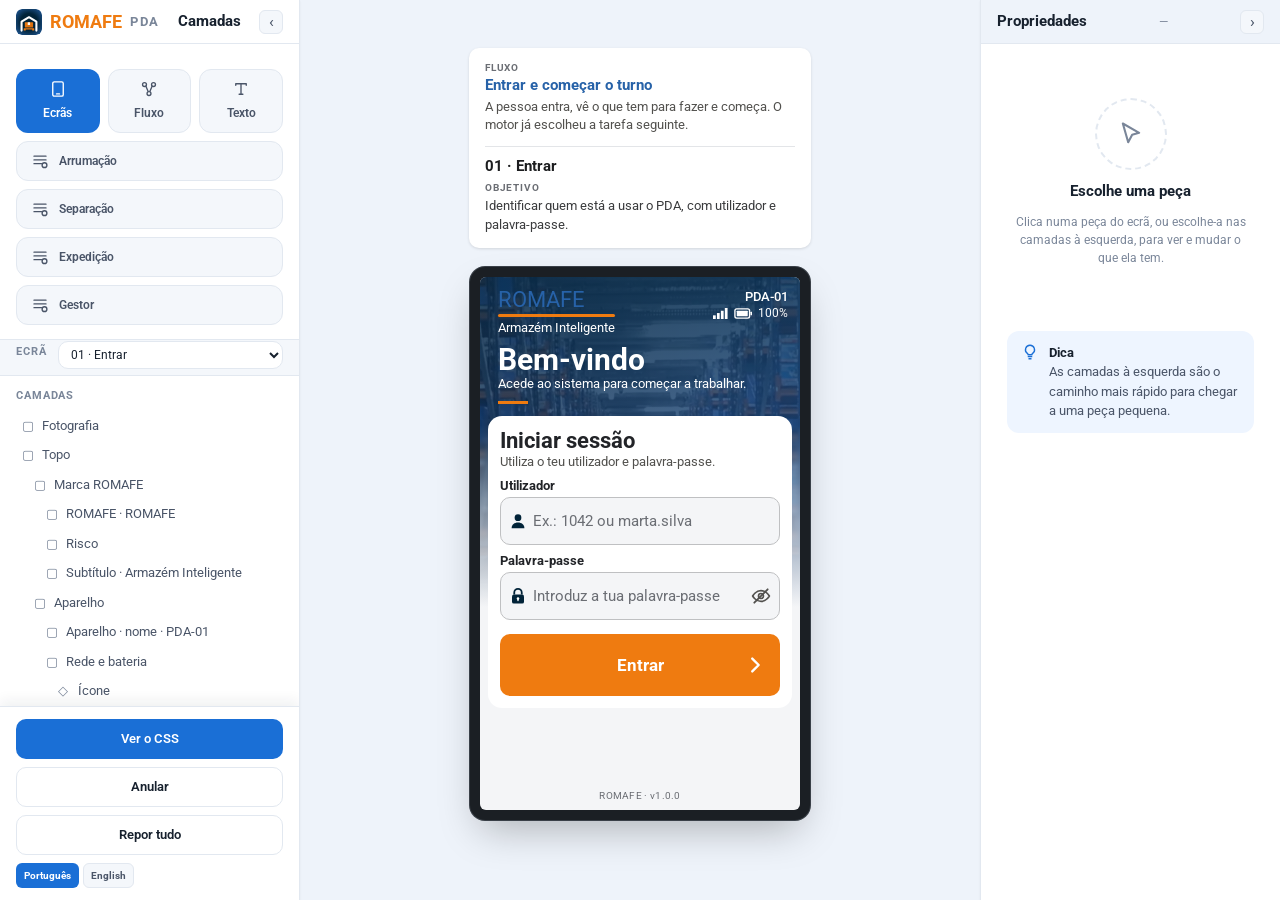
==== web/index.html @ beb11836 "O gestor tem 19 casos, e o menu abre o ecrã 60 Faltavam oito: os insights pelo menu, a chamada como " ====
<!DOCTYPE html>
<html lang="pt">
<head>
<meta charset="utf-8">
<meta name="viewport" content="width=device-width, initial-scale=1">
<title>Ecrãs do PDA — Armazém Inteligente</title>
<meta name="description" content="Os ecrãs do PDA do Armazém Inteligente da Romafe, em modo de edição.">
<link rel="icon" href="assets/img/simbolo-app.svg" type="image/svg+xml">
<link rel="stylesheet" href="assets/css/tokens.css">
<link rel="stylesheet" href="assets/css/base.css">
<link rel="stylesheet" href="assets/css/entrada.css">
<link rel="stylesheet" href="assets/css/arrumar.css">
<link rel="stylesheet" href="assets/css/separar.css">
<link rel="stylesheet" href="assets/css/expedir.css">
<link rel="stylesheet" href="assets/css/gestor.css">
<link rel="stylesheet" href="assets/css/editor.css">
</head>
<body>

<!--
  Um ecrã é um <div class="ecra">. O que o editor lê dele:
    data-ecra   o identificador, que entra nos seletores do CSS exportado
    data-nome   o nome no seletor de ecrãs
    data-fluxo  o grupo no seletor de ecrãs
    data-refs   os requisitos e casos de uso de onde o ecrã sai
    data-objetivo  para que serve o ecrã — aparece no mapa do Fluxo
    data-funcao    de que função é (arrumacao, separacao, expedicao, gestor, todas)
  Dentro, o <div class="pda"> é o ecrã do aparelho, 320 × 533 dp.
  data-ir="…" num botão diz para que ecrã ele leva no protótipo.

  Os nomes, as posições e as horas são de exemplo.
-->

<!-- Os percursos: o caminho escrito de cada caso, do login ao fim. Aparecem na aba Texto. -->
<template id="percursos">
  <!-- Arrumação -->
  <p data-funcao="arrumacao" data-ecras="e2 a1 a2 a4 a5"
     data-nota="Uma tarefa é uma guia de arrumação, que pode ter várias paletes: o 14 volta ao 10 até à última. Só então o motor dá a guia seguinte.">Um turno normal</p>
  <p data-funcao="arrumacao" data-ecras="e2 g11 n1 n2 r1 r2 r4"
     data-nota="Registar não é escolher trabalho: é dizer ao sistema que o camião está lá. Está em quem passa pelo cais de entrada — a arrumação — e no gestor, e por isso não depende de ele cá estar. Quem regista e está livre fica com a tarefa na hora; depois conta-se, confere-se e recebe-se tudo seguido.">Chega mercadoria ao cais</p>
  <p data-funcao="arrumacao" data-ecras="r2 r3 r4"
     data-nota="Desvio do fluxo de cima: regista-se o que chegou de facto, e é isso que entra em stock.">…e a quantidade não bate</p>
  <p data-funcao="arrumacao" data-ecras="a2 g2 a3 a4 a5"
     data-nota="A posição fica marcada como ocupada e o sistema propõe logo a seguinte.">A posição proposta está ocupada</p>
  <p data-funcao="arrumacao" data-ecras="a1 a6 a2"
     data-nota="Escreve-se o código. O sistema conta as leituras à mão.">A etiqueta do artigo não se lê</p>
  <p data-funcao="arrumacao" data-ecras="a4 a7 a5"
     data-nota="O mesmo na prateleira. À terceira vez, o sistema aconselha o gestor a renovar a etiqueta.">A etiqueta da posição não se lê</p>
  <p data-funcao="arrumacao" data-ecras="a2 g2 a8"
     data-nota="A arrumação não bloqueia nada: diz o que se passa e o gestor decide. A tarefa deixa de ser tua.">Um problema que não é da arrumação</p>
  <p data-funcao="arrumacao" data-ecras="k1 k2 k3"
     data-nota="Nasce de um sinal no relatório do gestor: é ele que manda corrigir. O motor não descobre nada sozinho — só dá a tarefa a quem estiver livre.">O gestor manda corrigir uma posição</p>
  <p data-funcao="arrumacao" data-ecras="e2 k4 k5 d2 k6"
     data-nota="Ninguém conta o armazém. Quem vê uma posição que não bate, corrige-a ali — e o PDA pergunta antes, porque mudar stock não se desfaz.">Dar com uma posição errada</p>
  <p data-funcao="arrumacao" data-ecras="t1"
     data-nota="O motor dá trabalho enquanto se está noutra coisa. O aviso aparece por cima, não pede nada e vai-se embora; a tarefa fica à espera no ecrã da tarefa.">Chega trabalho a meio de outra coisa</p>
  <p data-funcao="arrumacao" data-ecras="e2 c1 c2"
     data-nota="Quem tem uma dúvida chama o gestor sem largar a tarefa: ele vê onde a pessoa está e o que tem em mãos. Enquanto espera, a tarefa fica com ela e o motor não lhe dá outra.">Chamar o gestor</p>
  <p data-funcao="arrumacao" data-ecras="e2 q1"
     data-nota="Ver onde está e quanto há. Não muda nada.">Consultar um artigo</p>
  <p data-funcao="arrumacao" data-ecras="e2 q2 k5 d2 k6"
     data-nota="Se o que lá está não bate, corrige-se sem sair da consulta.">Consultar uma posição e corrigi-la</p>
  <p data-funcao="arrumacao" data-ecras="p1 p2"
     data-nota="Também é tarefa: o motor dá-a quando uma posição fica vazia.">Levar a palete vazia</p>
  <p data-funcao="arrumacao" data-ecras="e4 p1 p2"
     data-nota="O motor sabe a que horas o turno acaba e deixa de dar o que não cabe no tempo que resta: dá as curtas, ou nenhuma. Uma tarefa já começada não é interrompida.">Falta pouco para o fim do turno</p>
  <p data-funcao="arrumacao" data-ecras="e2 d3 e1"
     data-nota="Cada palete fica registada quando é arrumada: o que já fizeste não se perde. O que falta da guia volta ao motor, e o gestor vê quem saiu com uma guia aberta.">Sair com uma guia a meio</p>

  <!-- Separação -->
  <p data-funcao="separacao" data-ecras="sp0 sp1 s1 s2 s4 s7"
     data-nota="Uma tarefa é uma guia. O motor ordena as paragens pelo caminho mais curto e escolhe a guia seguinte pela hora do camião e por onde a pessoa acabou — é isso que substitui o lote. A prateleira é reservada à cabeça.">Um turno normal</p>
  <p data-funcao="separacao" data-ecras="s2 s3 s4"
     data-nota="O que se tirou fica na guia; a diferença fica assinalada na posição e o gestor decide. A guia não sai sem o resto, e volta a ser tarefa quando o stock entrar.">Na paragem falta quantidade</p>
  <p data-funcao="separacao" data-ecras="s2 s6 s4"
     data-nota="Escreve-se o código e a volta segue.">A etiqueta não se lê</p>
  <p data-funcao="separacao" data-ecras="s2 s5 a8"
     data-nota="Fica registado, o gestor decide, e a volta continua na paragem seguinte.">Um problema na paragem</p>
  <p data-funcao="separacao" data-ecras="sp0 s9"
     data-nota="O que falta, onde ficou e para que camião vai.">Ver como está uma guia</p>
  <p data-funcao="separacao" data-ecras="sp0 sq1"
     data-nota="Onde está e quanto há, sem largar a volta.">Consultar um artigo</p>
  <p data-funcao="separacao" data-ecras="sp0 sq2"
     data-nota="O que está lá, sem largar a volta.">Consultar uma posição</p>
  <p data-funcao="separacao" data-ecras="p1 p2"
     data-nota="A mesma tarefa da arrumação; também calha à separação.">Levar a palete vazia</p>
  <p data-funcao="separacao" data-ecras="sp0 s8 e1"
     data-nota="O que está no carro não volta às prateleiras: vai para a posição reservada à guia, e as linhas ficam registadas. Quem a apanhar continua na paragem seguinte.">Sair com a guia a meio</p>

  <!-- Expedição -->
  <p data-funcao="expedicao" data-ecras="xp0 xp1 x2 x3 x4 d1 x5"
     data-nota="Uma tarefa é uma guia: levanta-se na prateleira, confere-se volume a volume e leva-se ao camião. Fechar a saída pergunta antes: é o que não tem volta.">Um turno normal</p>
  <p data-funcao="expedicao" data-ecras="x2 x6 x7 x3 x4"
     data-nota="A guia vai incompleta e o resto do camião segue. Fica um sinal no relatório: faltava na prateleira um volume que a separação lá deixou.">Falta um volume na prateleira</p>
  <p data-funcao="expedicao" data-ecras="x3 x8 x4"
     data-nota="Escreve-se o cais e o carregamento segue.">A etiqueta do cais não se lê</p>
  <p data-funcao="expedicao" data-ecras="xp0 x1"
     data-nota="Ver o risco de cada camião — o que já está pronto e o que falta. Não é por aqui que se escolhe trabalho.">Ver os camiões de hoje</p>
  <p data-funcao="expedicao" data-ecras="xp0 xq1"
     data-nota="O que falta, onde ficou e quando sai.">Consultar uma guia</p>
  <p data-funcao="expedicao" data-ecras="xp0 xq2"
     data-nota="A prateleira toda, e para que camião vai cada guia.">Ver o que está na prateleira</p>
  <p data-funcao="expedicao" data-ecras="xp0 x9 e1"
     data-nota="Nenhum volume desce do camião: os que subiram ficam registados, os que faltam voltam ao motor com a guia, e a saída fica aberta.">Sair com a guia a meio</p>

  <!-- Gestor -->
  <p data-funcao="gestor" data-ecras="gp0 g1 g10"
     data-nota="Os números do turno e, por baixo, os insights: onde se perde tempo e o que falha.">Um turno normal</p>
  <p data-funcao="gestor" data-ecras="gp0 g10"
     data-nota="Os insights têm entrada própria no menu: para os ver não é preciso passar pelo relatório. Mostram onde se perde tempo, o que falha e o que o motor aprendeu com as atribuições. O que ele propõe fica em proposta — quem muda a régua é a direção.">Ver os insights</p>
  <p data-funcao="gestor" data-ecras="gp0 g1 g8"
     data-nota="Cada sinal traz o que fazer a seguir. Se mandar corrigir uma posição, é aqui que nasce a tarefa que a arrumação vai receber.">Agir sobre um sinal</p>
  <p data-funcao="gestor" data-ecras="gp0 g1 g8"
     data-nota="A chamada chega ao relatório como mais um sinal, mas com alguém parado do outro lado: diz quem chamou, onde está e o que tem em mãos. Enquanto espera, a tarefa fica com essa pessoa e o motor não lhe dá outra.">Alguém te chamou</p>
  <p data-funcao="gestor" data-ecras="gp0 g11 g8"
     data-nota="O sistema não sabe o que vem a caminho: enquanto ninguém registar o camião, ele não existe para o motor. O registo cria a tarefa de picar, e é aí que o relógio começa.">Registar a chegada de um camião</p>
  <p data-funcao="gestor" data-ecras="gp0 g12 g5 g8"
     data-nota="O gestor é o único que vê a fila toda, e porque é que cada tarefa está naquela ordem. De lá pode dar uma a alguém.">Ver a fila e dar uma tarefa</p>
  <p data-funcao="gestor" data-ecras="gp0 g5 g8"
     data-nota="Com o motivo escrito. Passa à frente na fila dessa pessoa e o motor aprende.">Atribuir uma tarefa a alguém</p>
  <p data-funcao="gestor" data-ecras="gp0 g6 g5 g8"
     data-nota="Quem está a trabalhar, o que falta, o que sai hoje — e atribuir a partir daí.">Ver o armazém todo</p>
  <p data-funcao="gestor" data-ecras="gp0 g9 e2"
     data-nota="Faz tudo o que as outras funções fazem — não para mandar, mas para ajudar quem está a precisar. Fica registado em nome dele.">Trabalhar como qualquer função</p>
  <p data-funcao="gestor" data-ecras="gp0 g9 e2 a1 a2 a4 a5"
     data-nota="Entra na arrumação e faz a guia como qualquer pessoa: lê o artigo, vai à posição que o motor propõe e confirma. Fica registado em nome dele.">Arrumar ele mesmo uma guia</p>
  <p data-funcao="gestor" data-ecras="gp0 g9 sp0 s1 s2 s4 s7"
     data-nota="Entra na separação e faz a volta paragem a paragem, até deixar a guia na prateleira de preparados. Fica registado em nome dele.">Separar ele mesmo uma guia</p>
  <p data-funcao="gestor" data-ecras="gp0 g9 xp0 x2 x3 x4 d1 x5"
     data-nota="Entra na expedição, confere os volumes, leva-os ao cais e carrega. Fechar a saída pergunta-lhe antes, como a qualquer pessoa. Fica registado em nome dele.">Carregar ele mesmo um camião</p>
  <p data-funcao="gestor" data-ecras="gp0 g9 n1 n2 r1 r2 r4"
     data-nota="Pelo 60 entra na receção e faz os três atos seguidos: pica o que está no cais, confere a guia do fornecedor e recebe. O que entra em stock é o que a conferência disser. Fica registado em nome dele.">Picar e receber ele mesmo uma chegada</p>
  <p data-funcao="gestor" data-ecras="gp0 g9 k4 k5 d2 k6"
     data-nota="Dá de caras com uma posição que não bate e corrige-a ele, sem mandar a tarefa a ninguém: lê a posição, diz o que lá está de facto e confirma. Mudar stock pergunta-lhe antes, como a qualquer pessoa.">Corrigir ele mesmo uma posição</p>
  <p data-funcao="gestor" data-ecras="gp0 g9 q1"
     data-nota="Onde está o artigo e quanto há em cada sítio. Não muda nada.">Consultar um artigo</p>
  <p data-funcao="gestor" data-ecras="gp0 g9 q2"
     data-nota="O que o sistema diz que está na posição. Se não bater, corrige-se sem sair da consulta.">Consultar uma posição</p>
  <p data-funcao="gestor" data-ecras="gp0 g9 xq1"
     data-nota="Como está uma guia: o que falta, onde ficou e quando está prevista sair.">Consultar uma guia</p>
  <p data-funcao="gestor" data-ecras="gp0 g9 xq2"
     data-nota="O que já está preparado e para que camião vai cada guia. É a resposta à pergunta que o telefone traz mais vezes.">Ver o que está na prateleira</p>
  <p data-funcao="gestor" data-ecras="gp0 e1"
     data-nota="O gestor não tem trabalho por fechar no PDA.">Sair do turno</p>
</template>

<!-- Os casos de uso do dossiê, com as decisões tomadas: aparecem no fim da aba Texto.
     data-atores: as funções (e o motor); data-estado: fora ou v2, quando não entram. -->
<template id="casos-de-uso">
  <p data-cu="CU-01" data-atores="todas">Entrar no turno</p>
  <p data-cu="CU-02" data-atores="todas">Ler um código</p>
  <p data-cu="CU-03" data-atores="todas">Consultar um artigo</p>
  <p data-cu="CU-04" data-atores="todas" data-estado="v2" data-nota="Precisa do mapa, que é da v2.">Ver onde fica uma posição</p>
  <p data-cu="CU-05" data-atores="separacao expedicao gestor" data-nota="A arrumação não bloqueia: diz «Artigo danificado» no «O que se passa?», e o gestor decide (22 set.).">Bloquear um artigo danificado</p>
  <p data-cu="CU-06" data-atores="arrumacao gestor" data-nota="Mudou a 24 de setembro: deixou de ser tarefa da fila. Quem pica a chegada (CU-40) confere e recebe logo a seguir, no mesmo fluxo. O gestor também o faz, pelo 60 · Todas as operações (28 set.).">Receber o que chega</p>
  <p data-cu="CU-07" data-atores="arrumacao gestor" data-nota="O gestor também o faz, pelo 60 · Todas as operações (28 set.).">Arrumar uma palete</p>
  <p data-cu="CU-08" data-atores="" data-estado="fora" data-nota="Ninguém conta: a falta de quantidade corrige-se na posição, no PDA (18 set.).">Contar uma posição</p>
  <p data-cu="CU-09" data-atores="arrumacao gestor motor" data-nota="O gestor também o faz, pelo 60 · Todas as operações (28 set.).">Corrigir uma posição errada</p>
  <p data-cu="CU-10" data-atores="separacao motor" data-nota="Mudou a 24 de setembro: acabou o lote. O motor dá uma guia de cada vez, conforme a atividade dos PDA.">Receber a guia da vez</p>
  <p data-cu="CU-11" data-atores="separacao gestor" data-nota="O gestor também o faz, pelo 60 · Todas as operações (28 set.).">Recolher uma guia</p>
  <p data-cu="CU-12" data-atores="separacao expedicao arrumacao" data-nota="24 set.: o que já se recolheu não volta às prateleiras. Vai para a posição reservada à guia e fica registado; o resto volta ao motor.">Sair com trabalho a meio</p>
  <p data-cu="CU-13" data-atores="expedicao">Ver o risco dos camiões</p>
  <p data-cu="CU-14" data-atores="expedicao">Uma encomenda incompleta espera</p>
  <p data-cu="CU-15" data-atores="expedicao gestor" data-nota="O gestor também o faz, pelo 60 · Todas as operações (28 set.).">Carregar e fechar uma saída</p>
  <p data-cu="CU-16" data-atores="gestor">Ver o relatório do turno</p>
  <p data-cu="CU-17" data-atores="gestor">Ler os sinais</p>
  <p data-cu="CU-18" data-atores="gestor">Fixar a prioridade de uma tarefa</p>
  <p data-cu="CU-19" data-atores="gestor">Ver o que sai e o que vai sair</p>
  <p data-cu="CU-20" data-atores="gestor" data-nota="O motor aprende com as atribuições do gestor.">Atribuir uma tarefa a uma pessoa</p>
  <p data-cu="CU-21" data-atores="todas" data-nota="Mudou a 24 de setembro: a pessoa não vê a fila. O motor dá uma tarefa de cada vez, conforme a atividade dos PDA, e ela vê só a que tem em mãos.">Ver o que fazer a seguir</p>
  <p data-cu="CU-22" data-atores="todas">Comunicar uma exceção</p>
  <p data-cu="CU-23" data-atores="todas">Ver os movimentos</p>
  <p data-cu="CU-24" data-atores="gestor">Desbloquear um artigo</p>
  <p data-cu="CU-25" data-atores="todas">Sair do turno</p>
  <p data-cu="CU-26" data-atores="todas">Ver o que este terminal consegue provar</p>
  <p data-cu="CU-27" data-atores="todas" data-nota="Sem ligação o PDA não trabalha: diz-o, e mostra o que ficou gravado.">Ficar sem ligação</p>
  <p data-cu="CU-28" data-atores="gestor">Extrair o registo de uma pessoa</p>
  <p data-cu="CU-29" data-atores="" data-estado="fora" data-nota="Ninguém conta (18 set.).">Lançar uma contagem</p>
  <p data-cu="CU-30" data-atores="gestor">Ver as exceções comunicadas</p>
  <p data-cu="CU-31" data-atores="gestor">Corrigir a localização de uma ficha</p>
  <p data-cu="CU-32" data-atores="gestor">Criar e gerir utilizadores</p>
  <p data-cu="CU-33" data-atores="gestor" data-nota="Só o gestor, ou quem ele autorizar.">Ler e atribuir um código de barras</p>
  <p data-cu="CU-34" data-atores="gestor" data-nota="Não é para quem trabalha no armazém — arrumação, separação e expedição não o veem; só o gestor (22 set.).">Ver o que já se decidiu antes</p>
  <p data-cu="CU-35" data-atores="gestor motor" data-nota="A arrumação não pede: o sistema aconselha renovar a etiqueta quando a posição é escrita à mão muitas vezes (RF-92), e o gestor vê o sinal.">Pedir uma etiqueta de posição</p>
  <p data-cu="CU-36" data-atores="arrumacao separacao gestor" data-nota="A arrumação na zona de máquina; a separação na zona de mão. O gestor também o faz, pelo 60 · Todas as operações (28 set.).">Levar a palete vazia ao parque</p>
  <p data-cu="CU-37" data-atores="gestor" data-nota="Saiu das operações da arrumação (22 set.). Falta decidir quem recebe; o gestor valida.">Receber uma devolução</p>
  <p data-cu="CU-38" data-atores="expedicao gestor" data-nota="O gestor também o faz, pelo 60 · Todas as operações (28 set.).">Levar uma guia preparada ao cais</p>
  <p data-cu="CU-39" data-atores="arrumacao separacao expedicao motor" data-nota="Novo — não está no dossiê. A pessoa carrega em «Começar» e o motor entrega-lhe uma tarefa; ao acabar essa, entrega a seguinte. Ela não escolhe nem vê a fila (24 set.).">Começar as tarefas</p>
  <p data-cu="CU-40" data-atores="arrumacao gestor" data-nota="O sistema não sabe o que vem a caminho (23 set.): a arrumação pica a chegada no PDA e é daí que nasce a tarefa de receção. Só as paletes da SKF são picadas noutro PDA. O gestor também o regista, pelo 67 · Chegou um camião (28 set.).">Registar a chegada de uma encomenda</p>
</template>

<!-- O que é cada fluxo: aparece no mapa do Fluxo, ao lado do nome da linha. -->
<template id="fluxos">
  <p data-fluxo="Entrar e começar o turno">A pessoa entra, vê o que tem para fazer e começa. O motor já escolheu a tarefa seguinte.</p>
  <p data-fluxo="Receber o que chega">O sistema não sabe o que vem a caminho: quando chega mercadoria ao cais, a arrumação pica a chegada. Daí nasce a tarefa de receção, que o motor põe na fila pela prioridade. Confere-se com a guia do fornecedor, entra no stock, e as tarefas de arrumar voltam ao motor.</p>
  <p data-fluxo="Arrumar uma palete">Levar a palete do cais à posição que o motor propõe, e confirmar lendo o artigo e a posição.</p>
  <p data-fluxo="Quando a arrumação não corre bem">Os desvios — posição ocupada, não cabe, artigo danificado, etiqueta que não se lê. Tudo fica registado e o gestor vê.</p>
  <p data-fluxo="Corrigir uma posição (tarefa)">O motor encontrou stock fora do sítio e manda-o mudar. Tira-se da origem e põe-se no destino, num só registo.</p>
  <p data-fluxo="Corrigir o que está numa posição">Por iniciativa própria: quem vê que uma posição não bate com o sistema corrige ali mesmo. Ninguém conta.</p>
  <p data-fluxo="Levar a palete vazia">A palete que ficou vazia sai da posição e vai para o parque; a posição fica livre.</p>
  <p data-fluxo="Consultar">Saber onde está um artigo, ou o que está numa posição, sem mexer em nada.</p>
  <p data-fluxo="Recolher uma guia">A separação faz a volta ao armazém com o lote de guias, e deixa-as na prateleira de preparados.</p>
  <p data-fluxo="Da prateleira ao camião">A expedição confere os volumes, leva-os ao cais e carrega o camião.</p>
  <p data-fluxo="O gestor e as exceções">O gestor acompanha o turno e os sinais; qualquer pessoa vê quando o PDA perde a ligação.</p>
  <p data-fluxo="Começar o turno na separação">A separação entra, vê a volta que o motor lhe deu e começa. O lote enche-se sozinho e a guia entra inteira.</p>
  <p data-fluxo="Quando a separação não corre bem">Os desvios da volta: não há nada na posição, está lá menos do que a guia pede, a etiqueta não se lê — e sair do turno com guias por fechar.</p>
  <p data-fluxo="Consultar na separação">Ver como está uma guia, onde está um artigo, ou o que está numa posição, sem mexer em nada.</p>
  <p data-fluxo="Começar o turno na expedição">A expedição entra e começa. Como na arrumação, não vê a lista do que há para fazer: o motor dá-lhe uma guia de cada vez, pela hora de fecho do camião, e a seguinte quando essa subir.</p>
  <p data-fluxo="Quando a expedição não corre bem">Falta um volume na prateleira, o camião não chegou, a etiqueta não se lê — e sair do turno com uma saída aberta.</p>
  <p data-fluxo="Consultar na expedição">Ver como está uma guia, e o que está na prateleira de preparados.</p>
  <p data-fluxo="O gestor">O gestor vê como vai o turno, lê os sinais, atribui tarefas com motivo escrito e vê o armazém todo. É o único que vê a fila de trabalho, e faz o trabalho de qualquer função quando é preciso ajudar.</p>
  <p data-fluxo="Quando falta a ligação">O PDA trabalha ligado à Rolgest. Sem ligação diz que parou, e mostra o que ficou gravado.</p>
  <p data-fluxo="Comunicar um problema">Qualquer função comunica o que a impede de seguir: fica registado com quem o disse e a que horas, e o gestor é avisado.</p>
  <p data-fluxo="Chamar o gestor">Quem tem uma dúvida chama o gestor sem largar a tarefa. Ele vê onde a pessoa está e o que tem em mãos, e pode vir, responder pelo PDA ou fazer ele a tarefa.</p>
</template>

<main class="tela" id="tela">

<!-- ================= 1 · ENTRAR E COMEÇAR O TURNO ================= -->

<div class="ecra" data-ecra="e1" data-objetivo="Identificar quem está a usar o PDA, com utilizador e palavra-passe." data-funcao="todas" data-fluxo="Entrar e começar o turno" data-nome="01 · Entrar" data-refs="CU-01 · RF-01 · RF-03">
<div class="pda entrar">
  <div class="entrar__foto" role="img" aria-label="Corredor do armazém da Romafe"></div>

  <header class="entrar__topo">
    <div class="lockup lockup--invertido">
      <p class="lockup__nome">ROMAFE</p>
      <span class="lockup__risco" aria-hidden="true"></span>
      <p class="lockup__sub">Armazém Inteligente</p>
    </div>
    <div class="aparelho">
      <p class="aparelho__nome">PDA-01</p>
      <p class="aparelho__estado">
        <svg viewBox="0 0 16 12" aria-label="Rede boa"><rect x="0" y="8" width="3" height="4" fill="currentColor"/><rect x="4.3" y="5.5" width="3" height="6.5" fill="currentColor"/><rect x="8.6" y="3" width="3" height="9" fill="currentColor"/><rect x="12.9" y="0" width="3" height="12" fill="currentColor"/></svg>
        <svg viewBox="0 0 20 12" aria-hidden="true"><rect x="1" y="1" width="16" height="10" rx="2" fill="none" stroke="currentColor" stroke-width="1.5"/><rect x="3" y="3" width="12" height="6" rx=".5" fill="currentColor"/><rect x="18" y="4" width="2" height="4" rx=".5" fill="currentColor"/></svg>
        100%
      </p>
    </div>
  </header>

  <div class="entrar__boas-vindas">
    <h1 class="entrar__titulo">Bem-vindo</h1>
    <p class="entrar__lema">Acede ao sistema para começar a trabalhar.</p>
    <span class="entrar__risco" aria-hidden="true"></span>
  </div>

  <form class="sessao" onsubmit="return false">
    <h2 class="sessao__titulo">Iniciar sessão</h2>
    <p class="sessao__sub">Utiliza o teu utilizador e palavra-passe.</p>

    <div class="entrada-texto">
      <label class="entrada-texto__rotulo" for="e1-utilizador">Utilizador</label>
      <div class="entrada-texto__caixa">
        <svg class="entrada-texto__icone" viewBox="0 0 24 24" aria-hidden="true"><circle cx="12" cy="7.5" r="4.5" fill="currentColor"/><path d="M3.5 21.5c0-4.7 3.8-7.5 8.5-7.5s8.5 2.8 8.5 7.5Z" fill="currentColor"/></svg>
        <input class="entrada-texto__campo" id="e1-utilizador" type="text" autocomplete="username" placeholder="Ex.: 1042 ou marta.silva">
      </div>
    </div>

    <div class="entrada-texto">
      <label class="entrada-texto__rotulo" for="e1-palavra-passe">Palavra-passe</label>
      <div class="entrada-texto__caixa">
        <svg class="entrada-texto__icone" viewBox="0 0 24 24" aria-hidden="true"><path d="M7 10V7.5a5 5 0 0 1 10 0V10" fill="none" stroke="currentColor" stroke-width="2.4"/><rect x="4" y="10" width="16" height="12" rx="2.5" fill="currentColor"/><circle cx="12" cy="15.3" r="1.7" fill="#fff"/><rect x="11.1" y="15.5" width="1.8" height="3.4" rx=".9" fill="#fff"/></svg>
        <input class="entrada-texto__campo" id="e1-palavra-passe" type="password" autocomplete="current-password" placeholder="Introduz a tua palavra-passe">
        <button type="button" class="entrada-texto__ver" aria-label="Mostrar a palavra-passe">
          <svg viewBox="0 0 24 24" aria-hidden="true"><path d="M2 12s3.6-6.5 10-6.5S22 12 22 12s-3.6 6.5-10 6.5S2 12 2 12Z" fill="none" stroke="currentColor" stroke-width="2"/><circle cx="12" cy="12" r="3" fill="none" stroke="currentColor" stroke-width="2"/><path d="M4 20 20 4" stroke="currentColor" stroke-width="2.2" stroke-linecap="round"/></svg>
        </button>
      </div>
    </div>

    <button type="submit" class="btn btn--acao sessao__entrar" data-ir="e2">
      Entrar
      <svg class="sessao__seta" viewBox="0 0 24 24" aria-hidden="true"><path d="m9 5 7 7-7 7" fill="none" stroke="currentColor" stroke-width="2.6" stroke-linecap="round" stroke-linejoin="round"/></svg>
    </button>
  </form>

  <p class="versao">ROMAFE · v1.0.0</p>
</div>
</div>

<div class="ecra" data-ecra="e2" data-objetivo="Mostrar o trabalho do turno e pôr a pessoa a trabalhar com um toque; dá acesso às consultas e correções que ela faz por iniciativa própria." data-funcao="arrumacao" data-fluxo="Entrar e começar o turno" data-nome="02 · Início da arrumação" data-refs="CU-01 · CU-39 · CU-21 · CU-25 · RF-02 · RF-20 · RF-100" hidden>
<div class="pda menu">
  <div class="faixa"><svg class="faixa__icone" viewBox="250 140 524 470" aria-hidden="true"><path d="M278 588V306L512 167l233 139v282" fill="none" stroke="currentColor" stroke-width="66" stroke-linecap="round" stroke-linejoin="round"/><rect class="tinta-acao" x="380" y="327" width="261" height="167" rx="16"/><rect x="472" y="327" width="73" height="83" rx="8" fill="currentColor"/><path class="tinta-acao" d="M355 512h311a10 10 0 0 1 10 10v55a10 10 0 0 1-10 10h-45a8 8 0 0 1-8-8v-24H408v24a8 8 0 0 1-8 8h-45a10 10 0 0 1-10-10v-55a10 10 0 0 1 10-10Z"/></svg><span class="faixa__divisor" aria-hidden="true"></span><span class="faixa__perfil">Arrumação</span><span class="faixa__nome">Marta Silva</span><span class="faixa__rede"><span class="faixa__ponto" aria-hidden="true"></span>ligado</span><span class="faixa__avatar" aria-hidden="true"><svg viewBox="0 0 24 24"><circle cx="12" cy="8" r="3.6" fill="currentColor"/><path d="M4.5 21c0-4 3.4-6.5 7.5-6.5s7.5 2.5 7.5 6.5" fill="currentColor"/></svg></span></div>

  <!-- Desenho de 22 de setembro. Uma opção só para começar: arrumar e
       corrigir posição são tarefas, e vêm pela fila, na ordem do motor.
       As operações são o que a arrumação faz por iniciativa própria:
       uma por linha: corrigir uma posição (CU-09), consultar um artigo
       (CU-03) e consultar uma posição. Picar a chegada saiu daqui a 24 de
       setembro: é tarefa, e nasce quando o gestor regista o camião (ecrã 67).
       A etiqueta não se pede: o sistema aconselha a renová-la (sinal do
       gestor, ecrã 17). O mapa fica para a v2. -->
  <header class="heroi">
    <span class="heroi__foto" aria-hidden="true"></span>
    <span class="heroi__risco" aria-hidden="true"></span>
    <h1 class="heroi__titulo">Bom dia, Marta</h1>
    <p class="heroi__sub">Turno das 8h · 8 tarefas à espera no armazém</p>
  </header>
  <div class="corpo menu__corpo">

    <section class="fazer" aria-labelledby="e2-agora">
      <h2 class="fazer__titulo" id="e2-agora">Trabalho</h2>
      <button type="button" class="fazer__opcao fazer__opcao--primeira" data-ir="a1">
        <span class="fazer__circulo" aria-hidden="true"><svg viewBox="0 0 24 24"><path d="M3.5 2.5v19M20.5 2.5v19M3.5 11.5h17M3.5 20h17" fill="none" stroke="currentColor" stroke-width="2.2"/><rect class="tinta-acao" x="6" y="4.5" width="5" height="5"/><rect class="tinta-acao" x="13" y="4.5" width="5" height="5"/><rect class="tinta-acao" x="6" y="13.5" width="5" height="4.5"/><rect class="tinta-acao" x="13" y="13.5" width="5" height="4.5"/></svg></span>
        <span class="fazer__texto"><span class="fazer__nome">Começar a arrumar</span><span class="fazer__conta">Guia GA-4471 · 3 paletes</span><span class="fazer__conta">Zona 30, máquina · há 2h10</span></span>
        <svg class="atalho__seta" viewBox="0 0 24 24" aria-hidden="true"><path d="m9 5 7 7-7 7" fill="none" stroke="currentColor" stroke-width="2.6" stroke-linecap="round" stroke-linejoin="round"/></svg>
      </button>
    </section>

    <section class="fazer fazer--outras" aria-labelledby="e2-outras">
      <h2 class="fazer__titulo" id="e2-outras">Operações</h2>
      <div class="quadrados">
      <button type="button" class="quadrado" data-ir="g11">
        <span class="quadrado__circulo" aria-hidden="true"><svg viewBox="0 0 24 24"><path d="M2.5 6.5h10v9h-10Z" fill="none" stroke="currentColor" stroke-width="2" stroke-linejoin="round"/><path class="tinta-acao" d="M12.5 9h4.2l3.3 3.3v3.2h-7.5Z"/><circle cx="7" cy="17.5" r="1.8" fill="currentColor"/><circle cx="17" cy="17.5" r="1.8" fill="currentColor"/></svg></span>
        <span class="quadrado__nome">Chegou um camião</span>
      </button>
      <button type="button" class="quadrado" data-ir="k4">
        <span class="quadrado__circulo" aria-hidden="true"><svg viewBox="0 0 24 24"><path d="M4.5 11a7.5 7.5 0 0 1 13.2-4.6" fill="none" stroke="currentColor" stroke-width="2.4" stroke-linecap="round"/><path d="M18.5 3v4.3h-4.3" fill="none" stroke="currentColor" stroke-width="2.4" stroke-linecap="round" stroke-linejoin="round"/><path class="traco-acao" d="M19.5 13a7.5 7.5 0 0 1-13.2 4.6M5.5 21v-4.3h4.3" fill="none" stroke-width="2.4" stroke-linecap="round" stroke-linejoin="round"/></svg></span>
        <span class="quadrado__nome">Corrigir posição</span>
      </button>
      <button type="button" class="quadrado" data-ir="q1">
        <span class="quadrado__circulo" aria-hidden="true"><svg viewBox="0 0 24 24"><circle class="traco-acao" cx="10.5" cy="10.5" r="6.5" fill="none" stroke-width="2.6"/><path class="traco-acao" d="m15.5 15.5 5 5" stroke-width="2.8" stroke-linecap="round"/></svg></span>
        <span class="quadrado__nome">Consultar artigo</span>
      </button>
      <button type="button" class="quadrado" data-ir="q2">
        <span class="quadrado__circulo" aria-hidden="true"><svg viewBox="0 0 24 24"><path d="M3.5 2.5v19M20.5 2.5v19M3.5 11.5h17M3.5 20h17" fill="none" stroke="currentColor" stroke-width="2.2"/><rect class="tinta-acao" x="6" y="13.5" width="5" height="4.5"/><circle class="traco-acao" cx="14.5" cy="6.5" r="2.6" fill="none" stroke-width="2"/><path class="traco-acao" d="m16.5 8.5 2 2" stroke-width="2" stroke-linecap="round"/></svg></span>
        <span class="quadrado__nome">Consultar posição</span>
      </button>
      <button type="button" class="quadrado" data-ir="c1">
        <span class="quadrado__circulo" aria-hidden="true"><svg viewBox="0 0 24 24"><path d="M6.5 3.5h11a2 2 0 0 1 2 2v9a2 2 0 0 1-2 2H12l-4.5 4v-4H6.5a2 2 0 0 1-2-2v-9a2 2 0 0 1 2-2Z" fill="none" stroke="currentColor" stroke-width="2" stroke-linejoin="round"/><circle class="tinta-acao" cx="12" cy="10" r="1.6"/><circle class="tinta-acao" cx="8" cy="10" r="1.6"/><circle class="tinta-acao" cx="16" cy="10" r="1.6"/></svg></span>
        <span class="quadrado__nome">Chamar o gestor</span>
      </button>
      </div>
    </section>
  </div>

  <nav class="abas-fundo" aria-label="Navegação">
    <button type="button" class="abas-fundo__aba" data-ir="a1">
      <span class="abas-fundo__icone"><svg viewBox="0 0 24 24" aria-hidden="true"><path d="M8.5 6h13M8.5 12h13M8.5 18h13" stroke="currentColor" stroke-width="2.4" stroke-linecap="round"/><circle cx="3.5" cy="6" r="1.6" fill="currentColor"/><circle cx="3.5" cy="12" r="1.6" fill="currentColor"/><circle cx="3.5" cy="18" r="1.6" fill="currentColor"/></svg></span>
      Tarefa
    </button>
    <button type="button" class="abas-fundo__aba" aria-current="page">
      <span class="abas-fundo__icone"><svg viewBox="0 0 24 24" aria-hidden="true"><path d="M12 2.5 22 11h-3v10.5h-5V15h-4v6.5H5V11H2Z" fill="currentColor"/></svg></span>
      Início
    </button>
    <button type="button" class="abas-fundo__aba" data-ir="d3">
      <span class="abas-fundo__icone"><svg viewBox="0 0 24 24" aria-hidden="true"><path d="M14 3.5H4.5v17H14" fill="none" stroke="currentColor" stroke-width="2.4" stroke-linejoin="round"/><path d="M10 12h11m-4-4.5 4.5 4.5-4.5 4.5" fill="none" stroke="currentColor" stroke-width="2.4" stroke-linecap="round" stroke-linejoin="round"/></svg></span>
      Sair
    </button>
  </nav>
</div>
</div>

<div class="ecra" data-ecra="n1" data-objetivo="Contar o que está no cais. Quem trouxe já veio do registo; o que vem dentro só se sabe ao conferir." data-fluxo="Receber o que chega" data-funcao="arrumacao" data-nome="04 · Picar a chegada" data-refs="CU-02 · CU-40 · CU-06 · RF-30" hidden>
<div class="pda">
  <header class="topo">
    <button type="button" class="topo__voltar" data-ir="e2"><svg viewBox="0 0 24 24" aria-hidden="true"><path d="m15 5-7 7 7 7" fill="none" stroke="currentColor" stroke-width="2.6" stroke-linecap="round" stroke-linejoin="round"/></svg>Voltar</button>
    <p class="topo__titulo">Chegada</p>
    <span class="faixa__rede topo__rede"><span class="faixa__ponto" aria-hidden="true"></span>ligado</span>
  </header>
  <div class="corpo">
    <h1 class="ordem ordem--menor">Quantas paletes?</h1>
    <div class="cartao">
      <span class="rotulo">Do registo</span>
      <div class="linha">Quem trouxe<span class="linha__valor">Castrol Portugal</span></div>
      <div class="linha">Encostou às<span class="linha__valor">10h05 · cais de entrada</span></div>
    </div>
    <p class="txt-corpo">Conta o que está no cais. O que vem dentro só se sabe ao conferir.</p>
    <div class="leitor" data-ir="n2"><svg class="leitor__icone" viewBox="0 0 24 24" aria-hidden="true"><path d="M3 8V4.5A1.5 1.5 0 0 1 4.5 3H8M16 3h3.5A1.5 1.5 0 0 1 21 4.5V8M21 16v3.5a1.5 1.5 0 0 1-1.5 1.5H16M8 21H4.5A1.5 1.5 0 0 1 3 19.5V16" fill="none" stroke="currentColor" stroke-width="2" stroke-linecap="round"/><path d="M7 7.5v9M10 7.5v9M13 7.5v9M16.5 7.5v9" stroke="currentColor" stroke-width="2"/></svg><span class="leitor__traco" aria-hidden="true"></span>Lê a guia do fornecedor, se tiver código de barras</div>
    <p class="rotulo">Paletes</p>
    <div class="quantidade">
      <button type="button" class="quantidade__botao" aria-label="Menos">−</button>
      <span class="quantidade__valor">2</span>
      <button type="button" class="quantidade__botao" aria-label="Mais">+</button>
    </div>
    <p class="txt-legenda">As paletes da SKF continuam a ser picadas no PDA antigo.</p>
  </div>
  <div class="rodape">
    <button type="button" class="btn btn--acao" data-ir="n2"><svg class="btn__icone" viewBox="0 0 24 24" aria-hidden="true"><path d="m4.5 12.5 5 5 10-11" fill="none" stroke="currentColor" stroke-width="2.4" stroke-linecap="round" stroke-linejoin="round"/></svg>Registar chegada</button>
  </div>
</div>
</div>

<div class="ecra" data-ecra="n2" data-objetivo="Confirmar que a chegada ficou registada e que a tarefa de receção foi para o motor." data-fluxo="Receber o que chega" data-funcao="arrumacao" data-nome="05 · Chegada registada" data-refs="CU-40 · CU-06" hidden>
<div class="pda">
  <header class="topo">
    <button type="button" class="topo__voltar" data-ir="e2"><svg viewBox="0 0 24 24" aria-hidden="true"><path d="m15 5-7 7 7 7" fill="none" stroke="currentColor" stroke-width="2.6" stroke-linecap="round" stroke-linejoin="round"/></svg>Voltar</button>
    <p class="topo__titulo">Chegada</p>
    <span class="faixa__rede topo__rede"><span class="faixa__ponto" aria-hidden="true"></span>ligado</span>
  </header>
  <div class="corpo">
    <div class="alerta alerta--bom"><svg class="alerta__icone" viewBox="0 0 24 24" aria-hidden="true"><circle cx="12" cy="12" r="11" fill="currentColor"/><path d="m7 12.5 3.3 3.3L17 9" fill="none" stroke="#fff" stroke-width="2.4" stroke-linecap="round" stroke-linejoin="round"/></svg><b class="alerta__titulo">Chegada registada às 10h05</b><span class="alerta__texto">Castrol Portugal · 2 paletes no cais</span></div>
    <div class="cartao">
      <span class="rotulo">Passou ao motor</span>
      <div class="linha">Tarefa de receção<span class="linha__valor linha__valor--bom">1 nova</span></div>
      <div class="linha">Onde está<span class="linha__valor">Cais de entrada</span></div>
    </div>
    <p class="nota">O motor deu-ta a ti porque estás livre e estás no cais. Se não estivesses, dava-a a quem acabasse primeiro. A mercadoria fica no cais até alguém começar.</p>
  </div>
  <div class="rodape">
    <button type="button" class="btn btn--acao" data-ir="r1">Conferir esta chegada<svg class="btn__icone" viewBox="0 0 24 24" aria-hidden="true"><path d="M4 12h15m-6-6.5 6.5 6.5-6.5 6.5" fill="none" stroke="currentColor" stroke-width="2.4" stroke-linecap="round" stroke-linejoin="round"/></svg></button>
    <button type="button" class="btn" data-ir="n1">Picar outra chegada</button>
  </div>
</div>
</div>

<div class="ecra" data-ecra="r1" data-objetivo="Começar a tarefa de receção: identificar a entrega pela guia do fornecedor." data-fluxo="Receber o que chega" data-funcao="arrumacao" data-nome="06 · Lê a guia do fornecedor" data-refs="CU-02 · CU-06 · RF-30" hidden>
<div class="pda">
  <div class="faixa"><svg class="faixa__icone" viewBox="250 140 524 470" aria-hidden="true"><path d="M278 588V306L512 167l233 139v282" fill="none" stroke="currentColor" stroke-width="66" stroke-linecap="round" stroke-linejoin="round"/><rect class="tinta-acao" x="380" y="327" width="261" height="167" rx="16"/><rect x="472" y="327" width="73" height="83" rx="8" fill="currentColor"/><path class="tinta-acao" d="M355 512h311a10 10 0 0 1 10 10v55a10 10 0 0 1-10 10h-45a8 8 0 0 1-8-8v-24H408v24a8 8 0 0 1-8 8h-45a10 10 0 0 1-10-10v-55a10 10 0 0 1 10-10Z"/></svg><span class="faixa__divisor" aria-hidden="true"></span><span class="faixa__perfil">Arrumação</span><span class="faixa__nome">Marta Silva</span><span class="faixa__rede"><span class="faixa__ponto" aria-hidden="true"></span>ligado</span><span class="faixa__avatar" aria-hidden="true"><svg viewBox="0 0 24 24"><circle cx="12" cy="8" r="3.6" fill="currentColor"/><path d="M4.5 21c0-4 3.4-6.5 7.5-6.5s7.5 2.5 7.5 6.5" fill="currentColor"/></svg></span></div>
  <div class="passos">
    <div class="passos__linha"><span class="passos__titulo">Receber</span><span class="passos__conta">Passo 1 de 3</span></div>
    <div class="passos__barra"><i class="passos__traco passos__traco--feito"></i><i class="passos__traco"></i><i class="passos__traco"></i></div>
  </div>
  <div class="corpo">
    <h1 class="ordem ordem--menor">Lê a GUIA</h1>
    <p class="txt-corpo">O documento que veio com a mercadoria, ou a referência do fornecedor</p>
    <div class="cartao">
      <span class="rotulo">No cais de entrada</span>
      <span class="txt-lead">2 paletes · Castrol Portugal</span>
      <span class="txt-sec">Chegaram às 10h05</span>
    </div>
    <div class="leitor" data-ir="r2"><svg class="leitor__icone" viewBox="0 0 24 24" aria-hidden="true"><path d="M3 8V4.5A1.5 1.5 0 0 1 4.5 3H8M16 3h3.5A1.5 1.5 0 0 1 21 4.5V8M21 16v3.5a1.5 1.5 0 0 1-1.5 1.5H16M8 21H4.5A1.5 1.5 0 0 1 3 19.5V16" fill="none" stroke="currentColor" stroke-width="2" stroke-linecap="round"/><path d="M7 7.5v9M10 7.5v9M13 7.5v9M16.5 7.5v9" stroke="currentColor" stroke-width="2"/></svg><span class="leitor__traco" aria-hidden="true"></span>Aponta à guia e carrega no gatilho</div>
  </div>
  <div class="rodape">
    <button type="button" class="btn btn--secundario"><svg class="btn__icone" viewBox="0 0 24 24" aria-hidden="true"><path d="M4 20l1-4.5L15.5 5a2.1 2.1 0 0 1 3 3L8 18.5Z M13.5 7l3 3" fill="none" stroke="currentColor" stroke-width="2.4" stroke-linecap="round" stroke-linejoin="round"/></svg>Não consigo ler — escrever</button>
  </div>
</div>
</div>

<div class="ecra" data-ecra="r2" data-objetivo="Comparar o que era esperado com o que chegou." data-fluxo="Receber o que chega" data-funcao="arrumacao" data-nome="07 · Confere o que chegou" data-refs="CU-06 · RF-30" hidden>
<div class="pda">
  <div class="faixa"><svg class="faixa__icone" viewBox="250 140 524 470" aria-hidden="true"><path d="M278 588V306L512 167l233 139v282" fill="none" stroke="currentColor" stroke-width="66" stroke-linecap="round" stroke-linejoin="round"/><rect class="tinta-acao" x="380" y="327" width="261" height="167" rx="16"/><rect x="472" y="327" width="73" height="83" rx="8" fill="currentColor"/><path class="tinta-acao" d="M355 512h311a10 10 0 0 1 10 10v55a10 10 0 0 1-10 10h-45a8 8 0 0 1-8-8v-24H408v24a8 8 0 0 1-8 8h-45a10 10 0 0 1-10-10v-55a10 10 0 0 1 10-10Z"/></svg><span class="faixa__divisor" aria-hidden="true"></span><span class="faixa__perfil">Arrumação</span><span class="faixa__nome">Marta Silva</span><span class="faixa__rede"><span class="faixa__ponto" aria-hidden="true"></span>ligado</span><span class="faixa__avatar" aria-hidden="true"><svg viewBox="0 0 24 24"><circle cx="12" cy="8" r="3.6" fill="currentColor"/><path d="M4.5 21c0-4 3.4-6.5 7.5-6.5s7.5 2.5 7.5 6.5" fill="currentColor"/></svg></span></div>
  <div class="passos">
    <div class="passos__linha"><span class="passos__titulo">Receber</span><span class="passos__conta">Passo 2 de 3</span></div>
    <div class="passos__barra"><i class="passos__traco passos__traco--feito"></i><i class="passos__traco passos__traco--feito"></i><i class="passos__traco"></i></div>
  </div>
  <div class="corpo">
    <p class="txt-sec">Guia GR-58213 · Castrol Portugal</p>
    <h1 class="txt-lead">Confere o que chegou</h1>
    <div class="cartao">
      <span class="rotulo">Esperado</span>
      <div class="linha">Óleo 5W30 · 5 L<span class="linha__valor">40 un.</span></div>
      <div class="linha">Filtro de óleo W712<span class="linha__valor">24 un.</span></div>
    </div>
    <p class="txt-legenda">Isto é a guia do fornecedor, não o que ele mandou de facto. O que entra em stock é o que confirmares aqui, com o teu nome.</p>
  </div>
  <div class="rodape">
    <button type="button" class="btn btn--acao" data-ir="r4"><svg class="btn__icone" viewBox="0 0 24 24" aria-hidden="true"><path d="m4.5 12.5 5 5 10-11" fill="none" stroke="currentColor" stroke-width="2.4" stroke-linecap="round" stroke-linejoin="round"/></svg>Está tudo — confirmar</button>
    <button type="button" class="btn" data-ir="r3"><svg class="btn__icone" viewBox="0 0 24 24" aria-hidden="true"><path d="M5 9.5h14M5 14.5h14M15 5 9 19" fill="none" stroke="currentColor" stroke-width="2.4" stroke-linecap="round" stroke-linejoin="round"/></svg>A quantidade não bate</button>
  </div>
</div>
</div>

<div class="ecra" data-ecra="r3" data-objetivo="Registar quanto chegou de facto, quando não é o esperado." data-fluxo="Receber o que chega" data-funcao="arrumacao" data-nome="08 · A quantidade não bate" data-refs="CU-06 · CU-22" hidden>
<div class="pda">
  <div class="faixa"><svg class="faixa__icone" viewBox="250 140 524 470" aria-hidden="true"><path d="M278 588V306L512 167l233 139v282" fill="none" stroke="currentColor" stroke-width="66" stroke-linecap="round" stroke-linejoin="round"/><rect class="tinta-acao" x="380" y="327" width="261" height="167" rx="16"/><rect x="472" y="327" width="73" height="83" rx="8" fill="currentColor"/><path class="tinta-acao" d="M355 512h311a10 10 0 0 1 10 10v55a10 10 0 0 1-10 10h-45a8 8 0 0 1-8-8v-24H408v24a8 8 0 0 1-8 8h-45a10 10 0 0 1-10-10v-55a10 10 0 0 1 10-10Z"/></svg><span class="faixa__divisor" aria-hidden="true"></span><span class="faixa__perfil">Arrumação</span><span class="faixa__nome">Marta Silva</span><span class="faixa__rede"><span class="faixa__ponto" aria-hidden="true"></span>ligado</span><span class="faixa__avatar" aria-hidden="true"><svg viewBox="0 0 24 24"><circle cx="12" cy="8" r="3.6" fill="currentColor"/><path d="M4.5 21c0-4 3.4-6.5 7.5-6.5s7.5 2.5 7.5 6.5" fill="currentColor"/></svg></span></div>
  <div class="passos">
    <div class="passos__linha"><span class="passos__titulo">Receber</span><span class="passos__conta">Passo 2 de 3</span></div>
    <div class="passos__barra"><i class="passos__traco passos__traco--feito"></i><i class="passos__traco passos__traco--feito"></i><i class="passos__traco"></i></div>
  </div>
  <div class="corpo">
    <p class="txt-sec">Óleo 5W30 · 5 L · esperadas 40</p>
    <h1 class="txt-lead">Quantas chegaram?</h1>
    <div class="quantidade">
      <button type="button" class="quantidade__botao" aria-label="Menos">−</button>
      <span class="quantidade__valor">36</span>
      <button type="button" class="quantidade__botao" aria-label="Mais">+</button>
    </div>
    <div class="alerta alerta--aviso"><svg class="alerta__icone" viewBox="0 0 24 24" aria-hidden="true"><path d="M10.3 3.2a2 2 0 0 1 3.4 0l8.4 15a2 2 0 0 1-1.7 3H3.6a2 2 0 0 1-1.7-3Z" fill="currentColor"/><path d="M12 9v5" stroke="#fff" stroke-width="2.4" stroke-linecap="round"/><circle cx="12" cy="17.3" r="1.4" fill="#fff"/></svg><b class="alerta__titulo">Faltam 4 unidades</b><span class="alerta__texto">Fica registado como divergência da receção. A receção segue.</span></div>
    <p class="txt-legenda">Só entra no stock o que chegou.</p>
  </div>
  <div class="rodape">
    <button type="button" class="btn btn--acao" data-ir="r4"><svg class="btn__icone" viewBox="0 0 24 24" aria-hidden="true"><path d="m4.5 12.5 5 5 10-11" fill="none" stroke="currentColor" stroke-width="2.4" stroke-linecap="round" stroke-linejoin="round"/></svg>Registar e seguir</button>
  </div>
</div>
</div>

<div class="ecra" data-ecra="r4" data-objetivo="Confirmar que entrou no stock, e que as tarefas de arrumar foram para o motor, que lhes dá a prioridade na fila." data-fluxo="Receber o que chega" data-funcao="arrumacao" data-nome="09 · Recebido" data-refs="CU-06 · RF-30" hidden>
<div class="pda">
  <div class="faixa"><svg class="faixa__icone" viewBox="250 140 524 470" aria-hidden="true"><path d="M278 588V306L512 167l233 139v282" fill="none" stroke="currentColor" stroke-width="66" stroke-linecap="round" stroke-linejoin="round"/><rect class="tinta-acao" x="380" y="327" width="261" height="167" rx="16"/><rect x="472" y="327" width="73" height="83" rx="8" fill="currentColor"/><path class="tinta-acao" d="M355 512h311a10 10 0 0 1 10 10v55a10 10 0 0 1-10 10h-45a8 8 0 0 1-8-8v-24H408v24a8 8 0 0 1-8 8h-45a10 10 0 0 1-10-10v-55a10 10 0 0 1 10-10Z"/></svg><span class="faixa__divisor" aria-hidden="true"></span><span class="faixa__perfil">Arrumação</span><span class="faixa__nome">Marta Silva</span><span class="faixa__rede"><span class="faixa__ponto" aria-hidden="true"></span>ligado</span><span class="faixa__avatar" aria-hidden="true"><svg viewBox="0 0 24 24"><circle cx="12" cy="8" r="3.6" fill="currentColor"/><path d="M4.5 21c0-4 3.4-6.5 7.5-6.5s7.5 2.5 7.5 6.5" fill="currentColor"/></svg></span></div>
  <div class="passos">
    <div class="passos__linha"><span class="passos__titulo">Receber</span><span class="passos__conta">Passo 3 de 3</span></div>
    <div class="passos__barra"><i class="passos__traco passos__traco--feito"></i><i class="passos__traco passos__traco--feito"></i><i class="passos__traco passos__traco--feito"></i></div>
  </div>
  <div class="corpo">
    <div class="alerta alerta--bom"><svg class="alerta__icone" viewBox="0 0 24 24" aria-hidden="true"><circle cx="12" cy="12" r="11" fill="currentColor"/><path d="m7 12.5 3.3 3.3L17 9" fill="none" stroke="#fff" stroke-width="2.4" stroke-linecap="round" stroke-linejoin="round"/></svg><b class="alerta__titulo">Recebido às 10h18</b><span class="alerta__texto">GR-58213 · Castrol Portugal · 2 paletes</span></div>
    <div class="cartao">
      <span class="rotulo">Entrou em stock</span>
      <div class="linha">Óleo 5W30 · 5 L<span class="linha__valor">40 un.</span></div>
      <div class="linha">Filtro de óleo W712<span class="linha__valor">24 un.</span></div>
      <div class="linha">Tarefas de arrumar<span class="linha__valor linha__valor--bom">2 novas</span></div>
    </div>
    <p class="txt-legenda">As 2 paletes ficam no cais até serem arrumadas.</p>
  </div>
  <div class="rodape">
    <button type="button" class="btn btn--acao" data-ir="a1">Começar a arrumar<svg class="btn__icone" viewBox="0 0 24 24" aria-hidden="true"><path d="M4 12h15m-6-6.5 6.5 6.5-6.5 6.5" fill="none" stroke="currentColor" stroke-width="2.4" stroke-linecap="round" stroke-linejoin="round"/></svg></button>
    <button type="button" class="btn" data-ir="n1">Picar mais uma chegada</button>
  </div>
</div>
</div>

<div class="ecra" data-ecra="a1" data-objetivo="Confirmar que a palete que a pessoa tem à frente é a da tarefa." data-funcao="arrumacao" data-fluxo="Arrumar uma palete" data-nome="10 · Lê o artigo" data-refs="CU-02 · CU-07 · RF-33" hidden>
<div class="pda">
  <div class="faixa"><svg class="faixa__icone" viewBox="250 140 524 470" aria-hidden="true"><path d="M278 588V306L512 167l233 139v282" fill="none" stroke="currentColor" stroke-width="66" stroke-linecap="round" stroke-linejoin="round"/><rect class="tinta-acao" x="380" y="327" width="261" height="167" rx="16"/><rect x="472" y="327" width="73" height="83" rx="8" fill="currentColor"/><path class="tinta-acao" d="M355 512h311a10 10 0 0 1 10 10v55a10 10 0 0 1-10 10h-45a8 8 0 0 1-8-8v-24H408v24a8 8 0 0 1-8 8h-45a10 10 0 0 1-10-10v-55a10 10 0 0 1 10-10Z"/></svg><span class="faixa__divisor" aria-hidden="true"></span><span class="faixa__perfil">Arrumação</span><span class="faixa__nome">Marta Silva</span><span class="faixa__rede"><span class="faixa__ponto" aria-hidden="true"></span>ligado</span><span class="faixa__avatar" aria-hidden="true"><svg viewBox="0 0 24 24"><circle cx="12" cy="8" r="3.6" fill="currentColor"/><path d="M4.5 21c0-4 3.4-6.5 7.5-6.5s7.5 2.5 7.5 6.5" fill="currentColor"/></svg></span></div>
  <div class="passos">
    <div class="passos__linha"><span class="passos__titulo">GA-4471 · palete 1 de 3</span><span class="passos__conta">Passo 1 de 4</span></div>
    <div class="passos__barra"><i class="passos__traco passos__traco--feito"></i><i class="passos__traco"></i><i class="passos__traco"></i><i class="passos__traco"></i></div>
  </div>
  <div class="corpo">
    <h1 class="ordem">Lê o ARTIGO</h1>
    <p class="txt-corpo">A etiqueta da caixa ou da palete que tens à frente</p>
    <div class="cartao">
      <span class="selo selo--acento">Esperado</span>
      <span class="cartao__titulo">Óleo 5W30 · 5 L</span>
      <span class="txt-sec">40 unidades · do cais de entrada</span>
    </div>
    <div class="leitor" data-ir="a2"><svg class="leitor__icone" viewBox="0 0 24 24" aria-hidden="true"><path d="M3 8V4.5A1.5 1.5 0 0 1 4.5 3H8M16 3h3.5A1.5 1.5 0 0 1 21 4.5V8M21 16v3.5a1.5 1.5 0 0 1-1.5 1.5H16M8 21H4.5A1.5 1.5 0 0 1 3 19.5V16" fill="none" stroke="currentColor" stroke-width="2" stroke-linecap="round"/><path d="M7 7.5v9M10 7.5v9M13 7.5v9M16.5 7.5v9" stroke="currentColor" stroke-width="2"/></svg><span class="leitor__traco" aria-hidden="true"></span>Aponta e carrega no gatilho</div>
  </div>
  <div class="rodape">
    <button type="button" class="btn btn--secundario" data-ir="a6"><svg class="btn__icone" viewBox="0 0 24 24" aria-hidden="true"><path d="M4 20l1-4.5L15.5 5a2.1 2.1 0 0 1 3 3L8 18.5Z M13.5 7l3 3" fill="none" stroke="currentColor" stroke-width="2.4" stroke-linecap="round" stroke-linejoin="round"/></svg>Não consigo ler — escrever</button>
  </div>
</div>
</div>

<div class="ecra" data-ecra="a2" data-objetivo="Dizer para onde levar a palete, e porquê." data-funcao="arrumacao" data-fluxo="Arrumar uma palete" data-nome="11 · Vai à proposta 1 de 3" data-refs="CU-07 · RF-31 · RF-32 · RF-35" hidden>
<div class="pda">
  <div class="faixa"><svg class="faixa__icone" viewBox="250 140 524 470" aria-hidden="true"><path d="M278 588V306L512 167l233 139v282" fill="none" stroke="currentColor" stroke-width="66" stroke-linecap="round" stroke-linejoin="round"/><rect class="tinta-acao" x="380" y="327" width="261" height="167" rx="16"/><rect x="472" y="327" width="73" height="83" rx="8" fill="currentColor"/><path class="tinta-acao" d="M355 512h311a10 10 0 0 1 10 10v55a10 10 0 0 1-10 10h-45a8 8 0 0 1-8-8v-24H408v24a8 8 0 0 1-8 8h-45a10 10 0 0 1-10-10v-55a10 10 0 0 1 10-10Z"/></svg><span class="faixa__divisor" aria-hidden="true"></span><span class="faixa__perfil">Arrumação</span><span class="faixa__nome">Marta Silva</span><span class="faixa__rede"><span class="faixa__ponto" aria-hidden="true"></span>ligado</span><span class="faixa__avatar" aria-hidden="true"><svg viewBox="0 0 24 24"><circle cx="12" cy="8" r="3.6" fill="currentColor"/><path d="M4.5 21c0-4 3.4-6.5 7.5-6.5s7.5 2.5 7.5 6.5" fill="currentColor"/></svg></span></div>
  <div class="passos">
    <div class="passos__linha"><span class="passos__titulo">GA-4471 · palete 1 de 3</span><span class="passos__conta">Passo 2 de 4</span></div>
    <div class="passos__barra"><i class="passos__traco passos__traco--feito"></i><i class="passos__traco passos__traco--feito"></i><i class="passos__traco"></i><i class="passos__traco"></i></div>
  </div>
  <div class="corpo">
    <div class="destino">
    <div class="proposta"><span class="txt-corpo">Vai a</span><span class="selo selo--acento">Proposta 1 de 3</span></div>
    <p class="codigo">60300301</p>
    <p class="txt-sec">Zona 30 · Coluna 03 · Prateleira 01</p>
    <div class="cartao cartao--acento cartao--info">
      <svg class="cartao__icone" viewBox="0 0 24 24" aria-hidden="true"><circle cx="12" cy="12" r="11" fill="currentColor"/><path d="M12 10.5v7" stroke="#fff" stroke-width="2.4" stroke-linecap="round"/><circle cx="12" cy="7" r="1.5" fill="#fff"/></svg>
      <span class="rotulo rotulo--acento">Porquê aqui</span>
      <span class="porque-aqui">Sai muito — 34 por dia — e fica a 8 m do cais. É pesado para ir mais alto.</span>
    </div>
    <p class="caminho"><svg class="caminho__icone" viewBox="0 0 24 24" aria-hidden="true"><path d="M12 22s-7-7.2-7-12.5a7 7 0 0 1 14 0C19 14.8 12 22 12 22Z" fill="currentColor"/><circle cx="12" cy="9.5" r="2.6" fill="#fff"/></svg><span><b>Caminho:</b> sai do cais para a zona 30, coluna 03 à direita.</span></p>
    </div>
  </div>
  <div class="rodape">
    <button type="button" class="btn btn--acao btn--com-seta" data-ir="a4"><svg class="btn__icone" viewBox="0 0 24 24" aria-hidden="true"><path d="M3 8V4.5A1.5 1.5 0 0 1 4.5 3H8M16 3h3.5A1.5 1.5 0 0 1 21 4.5V8M21 16v3.5a1.5 1.5 0 0 1-1.5 1.5H16M8 21H4.5A1.5 1.5 0 0 1 3 19.5V16" fill="none" stroke="currentColor" stroke-width="2.2" stroke-linecap="round"/><path d="M7.5 8v8M10.5 8v8M13.5 8v8M16.5 8v8" stroke="currentColor" stroke-width="2"/></svg>Ler a posição<svg class="btn__seta" viewBox="0 0 24 24" aria-hidden="true"><path d="m9 5 7 7-7 7" fill="none" stroke="currentColor" stroke-width="2.6" stroke-linecap="round" stroke-linejoin="round"/></svg></button>
    <div class="par">
      <button type="button" class="btn btn--secundario" data-ir="a3"><svg class="btn__icone" viewBox="0 0 24 24" aria-hidden="true"><path d="M3.5 3v18M20.5 3v18M3.5 12h17M3.5 20.5h17" fill="none" stroke="currentColor" stroke-width="2.2" stroke-linecap="round"/><path d="M6.5 5.5h4.5v4.5H6.5ZM13 5.5h4.5v4.5H13ZM6.5 14h4.5v4.5H6.5ZM13 15.5h4.5v3H13Z" fill="currentColor"/></svg>Está ocupada</button>
      <button type="button" class="btn btn--secundario" data-ir="g2"><svg class="btn__icone" viewBox="0 0 24 24" aria-hidden="true"><path d="M12 3.5 2.5 20h19Z" fill="none" stroke="currentColor" stroke-width="2.4" stroke-linecap="round" stroke-linejoin="round"/><path d="M12 10v4.5" fill="none" stroke="currentColor" stroke-width="2.4" stroke-linecap="round" stroke-linejoin="round"/><circle cx="12" cy="17.2" r="1.2" fill="currentColor"/></svg>Outro problema</button>
    </div>
  </div>
</div>
</div>

<div class="ecra" data-ecra="a3" data-objetivo="Registar a posição ocupada e passar à proposta seguinte." data-funcao="arrumacao" data-fluxo="Arrumar uma palete" data-nome="12 · A 1 estava ocupada" data-refs="CU-07 · RF-35 · RF-116" hidden>
<div class="pda">
  <div class="faixa"><svg class="faixa__icone" viewBox="250 140 524 470" aria-hidden="true"><path d="M278 588V306L512 167l233 139v282" fill="none" stroke="currentColor" stroke-width="66" stroke-linecap="round" stroke-linejoin="round"/><rect class="tinta-acao" x="380" y="327" width="261" height="167" rx="16"/><rect x="472" y="327" width="73" height="83" rx="8" fill="currentColor"/><path class="tinta-acao" d="M355 512h311a10 10 0 0 1 10 10v55a10 10 0 0 1-10 10h-45a8 8 0 0 1-8-8v-24H408v24a8 8 0 0 1-8 8h-45a10 10 0 0 1-10-10v-55a10 10 0 0 1 10-10Z"/></svg><span class="faixa__divisor" aria-hidden="true"></span><span class="faixa__perfil">Arrumação</span><span class="faixa__nome">Marta Silva</span><span class="faixa__rede"><span class="faixa__ponto" aria-hidden="true"></span>ligado</span><span class="faixa__avatar" aria-hidden="true"><svg viewBox="0 0 24 24"><circle cx="12" cy="8" r="3.6" fill="currentColor"/><path d="M4.5 21c0-4 3.4-6.5 7.5-6.5s7.5 2.5 7.5 6.5" fill="currentColor"/></svg></span></div>
  <div class="passos">
    <div class="passos__linha"><span class="passos__titulo">GA-4471 · palete 1 de 3</span><span class="passos__conta">Passo 2 de 4</span></div>
    <div class="passos__barra"><i class="passos__traco passos__traco--feito"></i><i class="passos__traco passos__traco--feito"></i><i class="passos__traco"></i><i class="passos__traco"></i></div>
  </div>
  <div class="corpo">
    <div class="alerta alerta--aviso"><svg class="alerta__icone" viewBox="0 0 24 24" aria-hidden="true"><path d="M10.3 3.2a2 2 0 0 1 3.4 0l8.4 15a2 2 0 0 1-1.7 3H3.6a2 2 0 0 1-1.7-3Z" fill="currentColor"/><path d="M12 9v5" stroke="#fff" stroke-width="2.4" stroke-linecap="round"/><circle cx="12" cy="17.3" r="1.4" fill="#fff"/></svg><b class="alerta__titulo">60300301 ficou registada como ocupada</b><span class="alerta__texto">O gestor vai ver porque é que o sistema a julgava livre.</span></div>
    <div class="proposta"><span class="txt-corpo">Vai a</span><span class="selo selo--acento">Proposta 2 de 3</span></div>
    <p class="codigo">60300401</p>
    <div class="cartao cartao--acento cartao--info">
      <svg class="cartao__icone" viewBox="0 0 24 24" aria-hidden="true"><circle cx="12" cy="12" r="11" fill="currentColor"/><path d="M12 10.5v7" stroke="#fff" stroke-width="2.4" stroke-linecap="round"/><circle cx="12" cy="7" r="1.5" fill="#fff"/></svg>
      <span class="rotulo rotulo--acento">Porquê aqui</span>
      <span class="porque-aqui">É a seguinte mais perto do cais que aguenta o peso.</span>
    </div>
    <p class="nota">Só podes escolher outra posição se a 3.ª também estiver ocupada.</p>
  </div>
  <div class="rodape">
    <button type="button" class="btn btn--acao" data-ir="a4"><svg class="btn__icone" viewBox="0 0 24 24" aria-hidden="true"><path d="M3 8V4.5A1.5 1.5 0 0 1 4.5 3H8M16 3h3.5A1.5 1.5 0 0 1 21 4.5V8M21 16v3.5a1.5 1.5 0 0 1-1.5 1.5H16M8 21H4.5A1.5 1.5 0 0 1 3 19.5V16" fill="none" stroke="currentColor" stroke-width="2.2" stroke-linecap="round"/><path d="M7.5 8v8M10.5 8v8M13.5 8v8M16.5 8v8" stroke="currentColor" stroke-width="2"/></svg>Ler a posição</button>
  </div>
</div>
</div>

<div class="ecra" data-ecra="a4" data-objetivo="Confirmar, pela leitura, que a palete ficou na posição certa." data-funcao="arrumacao" data-fluxo="Arrumar uma palete" data-nome="13 · Lê a posição" data-refs="CU-02 · CU-07 · RF-33 · RF-34 · ADR-0011" hidden>
<div class="pda">
  <div class="faixa"><svg class="faixa__icone" viewBox="250 140 524 470" aria-hidden="true"><path d="M278 588V306L512 167l233 139v282" fill="none" stroke="currentColor" stroke-width="66" stroke-linecap="round" stroke-linejoin="round"/><rect class="tinta-acao" x="380" y="327" width="261" height="167" rx="16"/><rect x="472" y="327" width="73" height="83" rx="8" fill="currentColor"/><path class="tinta-acao" d="M355 512h311a10 10 0 0 1 10 10v55a10 10 0 0 1-10 10h-45a8 8 0 0 1-8-8v-24H408v24a8 8 0 0 1-8 8h-45a10 10 0 0 1-10-10v-55a10 10 0 0 1 10-10Z"/></svg><span class="faixa__divisor" aria-hidden="true"></span><span class="faixa__perfil">Arrumação</span><span class="faixa__nome">Marta Silva</span><span class="faixa__rede"><span class="faixa__ponto" aria-hidden="true"></span>ligado</span><span class="faixa__avatar" aria-hidden="true"><svg viewBox="0 0 24 24"><circle cx="12" cy="8" r="3.6" fill="currentColor"/><path d="M4.5 21c0-4 3.4-6.5 7.5-6.5s7.5 2.5 7.5 6.5" fill="currentColor"/></svg></span></div>
  <div class="passos">
    <div class="passos__linha"><span class="passos__titulo">GA-4471 · palete 1 de 3</span><span class="passos__conta">Passo 3 de 4</span></div>
    <div class="passos__barra"><i class="passos__traco passos__traco--feito"></i><i class="passos__traco passos__traco--feito"></i><i class="passos__traco passos__traco--feito"></i><i class="passos__traco"></i></div>
  </div>
  <div class="corpo">
    <h1 class="ordem">Lê a POSIÇÃO</h1>
    <p class="txt-corpo">A etiqueta na prateleira onde pousaste a palete</p>
    <div class="cartao">
      <span class="rotulo rotulo--acento">Deve ser</span>
      <span class="codigo">60300401</span>
    </div>
    <div class="leitor" data-ir="a5"><svg class="leitor__icone" viewBox="0 0 24 24" aria-hidden="true"><path d="M3 8V4.5A1.5 1.5 0 0 1 4.5 3H8M16 3h3.5A1.5 1.5 0 0 1 21 4.5V8M21 16v3.5a1.5 1.5 0 0 1-1.5 1.5H16M8 21H4.5A1.5 1.5 0 0 1 3 19.5V16" fill="none" stroke="currentColor" stroke-width="2" stroke-linecap="round"/><path d="M7 7.5v9M10 7.5v9M13 7.5v9M16.5 7.5v9" stroke="currentColor" stroke-width="2"/></svg><span class="leitor__traco" aria-hidden="true"></span>O sistema confirma de novo, ao ler, que a posição ainda serve</div>
  </div>
  <div class="rodape">
    <button type="button" class="btn btn--secundario" data-ir="a7"><svg class="btn__icone" viewBox="0 0 24 24" aria-hidden="true"><path d="M4 20l1-4.5L15.5 5a2.1 2.1 0 0 1 3 3L8 18.5Z M13.5 7l3 3" fill="none" stroke="currentColor" stroke-width="2.4" stroke-linecap="round" stroke-linejoin="round"/></svg>Não consigo ler — escrever</button>
  </div>
</div>
</div>

<div class="ecra" data-ecra="a5" data-objetivo="Confirmar o registo e passar à tarefa seguinte." data-funcao="arrumacao" data-fluxo="Arrumar uma palete" data-nome="14 · Arrumada" data-refs="CU-07 · RF-74 · RN-32" hidden>
<div class="pda">
  <div class="faixa"><svg class="faixa__icone" viewBox="250 140 524 470" aria-hidden="true"><path d="M278 588V306L512 167l233 139v282" fill="none" stroke="currentColor" stroke-width="66" stroke-linecap="round" stroke-linejoin="round"/><rect class="tinta-acao" x="380" y="327" width="261" height="167" rx="16"/><rect x="472" y="327" width="73" height="83" rx="8" fill="currentColor"/><path class="tinta-acao" d="M355 512h311a10 10 0 0 1 10 10v55a10 10 0 0 1-10 10h-45a8 8 0 0 1-8-8v-24H408v24a8 8 0 0 1-8 8h-45a10 10 0 0 1-10-10v-55a10 10 0 0 1 10-10Z"/></svg><span class="faixa__divisor" aria-hidden="true"></span><span class="faixa__perfil">Arrumação</span><span class="faixa__nome">Marta Silva</span><span class="faixa__rede"><span class="faixa__ponto" aria-hidden="true"></span>ligado</span><span class="faixa__avatar" aria-hidden="true"><svg viewBox="0 0 24 24"><circle cx="12" cy="8" r="3.6" fill="currentColor"/><path d="M4.5 21c0-4 3.4-6.5 7.5-6.5s7.5 2.5 7.5 6.5" fill="currentColor"/></svg></span></div>
  <div class="passos">
    <div class="passos__linha"><span class="passos__titulo">GA-4471 · palete 2 de 3</span><span class="passos__conta">Passo 4 de 4</span></div>
    <div class="passos__barra"><i class="passos__traco passos__traco--feito"></i><i class="passos__traco passos__traco--feito"></i><i class="passos__traco passos__traco--feito"></i><i class="passos__traco passos__traco--feito"></i></div>
  </div>
  <div class="corpo">
    <div class="alerta alerta--bom"><svg class="alerta__icone" viewBox="0 0 24 24" aria-hidden="true"><circle cx="12" cy="12" r="11" fill="currentColor"/><path d="m7 12.5 3.3 3.3L17 9" fill="none" stroke="#fff" stroke-width="2.4" stroke-linecap="round" stroke-linejoin="round"/></svg><b class="alerta__titulo">Palete arrumada em 60300401</b><span class="alerta__texto">40 × Óleo 5W30 · registado com o teu nome às 10h14</span></div>
    <div class="cartao">
      <span class="rotulo">Estado do stock</span>
      <div class="linha">Antes<span class="linha__valor">A aguardar arrumação · cais</span></div>
      <div class="linha">Agora<span class="linha__valor linha__valor--forte">Armazenado · 60300401</span></div>
    </div>
    <div class="cartao">
      <span class="rotulo">Esta guia</span>
      <div class="linha">Paletes arrumadas<span class="linha__valor linha__valor--forte">2 de 3</span></div>
      <div class="linha">Falta<span class="linha__valor">1 palete</span></div>
    </div>
    <p class="txt-legenda">Quando a última ficar arrumada, a guia fecha e o motor dá a seguinte.</p>
  </div>
  <div class="rodape">
    <button type="button" class="btn btn--acao" data-ir="a1">Palete seguinte<svg class="btn__icone" viewBox="0 0 24 24" aria-hidden="true"><path d="M4 12h15m-6-6.5 6.5 6.5-6.5 6.5" fill="none" stroke="currentColor" stroke-width="2.4" stroke-linecap="round" stroke-linejoin="round"/></svg></button>
    <button type="button" class="btn" data-ir="a1">Ver a tarefa</button>
  </div>
</div>
</div>

<!-- ================= QUANDO A ARRUMAÇÃO NÃO CORRE BEM (CU-22) ================= -->

<div class="ecra" data-ecra="g2" data-objetivo="Dizer, com um toque, o que impede a arrumação." data-funcao="arrumacao" data-fluxo="Quando a arrumação não corre bem" data-nome="15 · O que se passa?" data-refs="CU-22 · RF-83 · RF-85" hidden>
<div class="pda">
  <div class="faixa"><svg class="faixa__icone" viewBox="250 140 524 470" aria-hidden="true"><path d="M278 588V306L512 167l233 139v282" fill="none" stroke="currentColor" stroke-width="66" stroke-linecap="round" stroke-linejoin="round"/><rect class="tinta-acao" x="380" y="327" width="261" height="167" rx="16"/><rect x="472" y="327" width="73" height="83" rx="8" fill="currentColor"/><path class="tinta-acao" d="M355 512h311a10 10 0 0 1 10 10v55a10 10 0 0 1-10 10h-45a8 8 0 0 1-8-8v-24H408v24a8 8 0 0 1-8 8h-45a10 10 0 0 1-10-10v-55a10 10 0 0 1 10-10Z"/></svg><span class="faixa__divisor" aria-hidden="true"></span><span class="faixa__perfil">Arrumação</span><span class="faixa__nome">Marta Silva</span><span class="faixa__rede"><span class="faixa__ponto" aria-hidden="true"></span>ligado</span><span class="faixa__avatar" aria-hidden="true"><svg viewBox="0 0 24 24"><circle cx="12" cy="8" r="3.6" fill="currentColor"/><path d="M4.5 21c0-4 3.4-6.5 7.5-6.5s7.5 2.5 7.5 6.5" fill="currentColor"/></svg></span></div>
  <div class="passos">
    <div class="passos__linha"><span class="passos__titulo">Arrumar palete</span><span class="passos__conta">Passo 2 de 4</span></div>
    <div class="passos__barra"><i class="passos__traco passos__traco--feito"></i><i class="passos__traco passos__traco--feito"></i><i class="passos__traco"></i><i class="passos__traco"></i></div>
  </div>
  <div class="corpo">
    <p class="codigo por-baixo">60300301</p>
  </div>
  <div class="folha">
    <div class="folha__caixa">
      <h1 class="txt-lead">O que se passa?</h1>
      <button type="button" class="folha__opcao" data-ir="a3">Posição ocupada</button>
      <button type="button" class="folha__opcao" data-ir="a3">Não cabe</button>
      <button type="button" class="folha__opcao" data-ir="a3">Posição inacessível</button>
      <button type="button" class="folha__opcao" data-ir="a8">Artigo danificado</button>
      <button type="button" class="folha__opcao" data-ir="a7">Etiqueta ilegível</button>
      <button type="button" class="folha__opcao" data-ir="a8">Outro motivo — escrever</button>
    </div>
  </div>
</div>
</div>

<div class="ecra" data-ecra="a6" data-objetivo="Identificar o artigo quando a etiqueta não se lê." data-fluxo="Quando a arrumação não corre bem" data-funcao="arrumacao" data-nome="16 · Escreve o artigo" data-refs="CU-02 · RF-33" hidden>
<div class="pda">
  <div class="faixa"><svg class="faixa__icone" viewBox="250 140 524 470" aria-hidden="true"><path d="M278 588V306L512 167l233 139v282" fill="none" stroke="currentColor" stroke-width="66" stroke-linecap="round" stroke-linejoin="round"/><rect class="tinta-acao" x="380" y="327" width="261" height="167" rx="16"/><rect x="472" y="327" width="73" height="83" rx="8" fill="currentColor"/><path class="tinta-acao" d="M355 512h311a10 10 0 0 1 10 10v55a10 10 0 0 1-10 10h-45a8 8 0 0 1-8-8v-24H408v24a8 8 0 0 1-8 8h-45a10 10 0 0 1-10-10v-55a10 10 0 0 1 10-10Z"/></svg><span class="faixa__divisor" aria-hidden="true"></span><span class="faixa__perfil">Arrumação</span><span class="faixa__nome">Marta Silva</span><span class="faixa__rede"><span class="faixa__ponto" aria-hidden="true"></span>ligado</span><span class="faixa__avatar" aria-hidden="true"><svg viewBox="0 0 24 24"><circle cx="12" cy="8" r="3.6" fill="currentColor"/><path d="M4.5 21c0-4 3.4-6.5 7.5-6.5s7.5 2.5 7.5 6.5" fill="currentColor"/></svg></span></div>
  <div class="passos">
    <div class="passos__linha"><span class="passos__titulo">Arrumar palete</span><span class="passos__conta">Passo 1 de 4</span></div>
    <div class="passos__barra"><i class="passos__traco passos__traco--feito"></i><i class="passos__traco"></i><i class="passos__traco"></i><i class="passos__traco"></i></div>
  </div>
  <div class="corpo">
    <h1 class="ordem ordem--menor">Escreve o ARTIGO</h1>
    <p class="txt-corpo">A etiqueta não se lê. Escreve a referência que está na caixa.</p>
    <div class="entrada-texto">
      <label class="entrada-texto__rotulo" for="a6-ref">Referência do artigo</label>
      <div class="entrada-texto__caixa"><input class="entrada-texto__campo" id="a6-ref" type="text" value="OL5W30-5"></div>
    </div>
    <p class="txt-legenda">Fica registado como escrito à mão.</p>
  </div>
  <div class="rodape">
    <button type="button" class="btn btn--acao" data-ir="a2"><svg class="btn__icone" viewBox="0 0 24 24" aria-hidden="true"><path d="m4.5 12.5 5 5 10-11" fill="none" stroke="currentColor" stroke-width="2.4" stroke-linecap="round" stroke-linejoin="round"/></svg>Confirmar</button>
  </div>
</div>
</div>

<div class="ecra" data-ecra="a7" data-objetivo="Identificar a posição quando a etiqueta não se lê; conta para aconselhar a renovar a etiqueta." data-fluxo="Quando a arrumação não corre bem" data-funcao="arrumacao" data-nome="17 · Escreve a posição" data-refs="CU-02 · RF-92" hidden>
<div class="pda">
  <div class="faixa"><svg class="faixa__icone" viewBox="250 140 524 470" aria-hidden="true"><path d="M278 588V306L512 167l233 139v282" fill="none" stroke="currentColor" stroke-width="66" stroke-linecap="round" stroke-linejoin="round"/><rect class="tinta-acao" x="380" y="327" width="261" height="167" rx="16"/><rect x="472" y="327" width="73" height="83" rx="8" fill="currentColor"/><path class="tinta-acao" d="M355 512h311a10 10 0 0 1 10 10v55a10 10 0 0 1-10 10h-45a8 8 0 0 1-8-8v-24H408v24a8 8 0 0 1-8 8h-45a10 10 0 0 1-10-10v-55a10 10 0 0 1 10-10Z"/></svg><span class="faixa__divisor" aria-hidden="true"></span><span class="faixa__perfil">Arrumação</span><span class="faixa__nome">Marta Silva</span><span class="faixa__rede"><span class="faixa__ponto" aria-hidden="true"></span>ligado</span><span class="faixa__avatar" aria-hidden="true"><svg viewBox="0 0 24 24"><circle cx="12" cy="8" r="3.6" fill="currentColor"/><path d="M4.5 21c0-4 3.4-6.5 7.5-6.5s7.5 2.5 7.5 6.5" fill="currentColor"/></svg></span></div>
  <div class="passos">
    <div class="passos__linha"><span class="passos__titulo">Arrumar palete</span><span class="passos__conta">Passo 3 de 4</span></div>
    <div class="passos__barra"><i class="passos__traco passos__traco--feito"></i><i class="passos__traco passos__traco--feito"></i><i class="passos__traco passos__traco--feito"></i><i class="passos__traco"></i></div>
  </div>
  <div class="corpo">
    <h1 class="ordem ordem--menor">Escreve a POSIÇÃO</h1>
    <p class="txt-corpo">Os oito algarismos da etiqueta da prateleira</p>
    <div class="entrada-texto">
      <label class="entrada-texto__rotulo" for="a7-pos">Código da posição</label>
      <div class="entrada-texto__caixa"><input class="entrada-texto__campo" id="a7-pos" type="text" inputmode="numeric" value="60300401"></div>
    </div>
    <p class="txt-legenda">Fica registada como leitura à mão. Se a etiqueta falhar muitas vezes, o sistema aconselha a renová-la.</p>
  </div>
  <div class="rodape">
    <button type="button" class="btn btn--acao" data-ir="a5"><svg class="btn__icone" viewBox="0 0 24 24" aria-hidden="true"><path d="m4.5 12.5 5 5 10-11" fill="none" stroke="currentColor" stroke-width="2.4" stroke-linecap="round" stroke-linejoin="round"/></svg>Confirmar</button>
  </div>
</div>
</div>

<div class="ecra" data-ecra="a8" data-objetivo="Confirmar que o problema ficou registado e que o gestor foi avisado." data-fluxo="Comunicar um problema" data-funcao="todas" data-nome="18 · Problema registado" data-refs="CU-22 · RF-83" hidden>
<div class="pda">
  <div class="faixa"><svg class="faixa__icone" viewBox="250 140 524 470" aria-hidden="true"><path d="M278 588V306L512 167l233 139v282" fill="none" stroke="currentColor" stroke-width="66" stroke-linecap="round" stroke-linejoin="round"/><rect class="tinta-acao" x="380" y="327" width="261" height="167" rx="16"/><rect x="472" y="327" width="73" height="83" rx="8" fill="currentColor"/><path class="tinta-acao" d="M355 512h311a10 10 0 0 1 10 10v55a10 10 0 0 1-10 10h-45a8 8 0 0 1-8-8v-24H408v24a8 8 0 0 1-8 8h-45a10 10 0 0 1-10-10v-55a10 10 0 0 1 10-10Z"/></svg><span class="faixa__divisor" aria-hidden="true"></span><span class="faixa__perfil">Arrumação</span><span class="faixa__nome">Marta Silva</span><span class="faixa__rede"><span class="faixa__ponto" aria-hidden="true"></span>ligado</span><span class="faixa__avatar" aria-hidden="true"><svg viewBox="0 0 24 24"><circle cx="12" cy="8" r="3.6" fill="currentColor"/><path d="M4.5 21c0-4 3.4-6.5 7.5-6.5s7.5 2.5 7.5 6.5" fill="currentColor"/></svg></span></div>
  <div class="passos">
    <div class="passos__linha"><span class="passos__titulo">Arrumar palete</span><span class="passos__conta">Passo 2 de 4</span></div>
    <div class="passos__barra"><i class="passos__traco passos__traco--feito"></i><i class="passos__traco passos__traco--feito"></i><i class="passos__traco"></i><i class="passos__traco"></i></div>
  </div>
  <div class="corpo">
    <div class="alerta alerta--aviso"><svg class="alerta__icone" viewBox="0 0 24 24" aria-hidden="true"><path d="M10.3 3.2a2 2 0 0 1 3.4 0l8.4 15a2 2 0 0 1-1.7 3H3.6a2 2 0 0 1-1.7-3Z" fill="currentColor"/><path d="M12 9v5" stroke="#fff" stroke-width="2.4" stroke-linecap="round"/><circle cx="12" cy="17.3" r="1.4" fill="#fff"/></svg><b class="alerta__titulo">Artigo danificado</b><span class="alerta__texto">Registado às 10h16 com o teu nome</span></div>
    <p class="txt-corpo">O gestor foi avisado. A palete fica onde está até ele decidir.</p>
    <p class="txt-legenda">A tarefa deixa de ser tua. O motor dá-te a seguinte.</p>
  </div>
  <div class="rodape">
    <button type="button" class="btn btn--acao" data-ir="a1"><svg class="btn__icone" viewBox="0 0 24 24" aria-hidden="true"><path d="M4 12h15m-6-6.5 6.5 6.5-6.5 6.5" fill="none" stroke="currentColor" stroke-width="2.4" stroke-linecap="round" stroke-linejoin="round"/></svg>Próxima tarefa</button>
  </div>
</div>
</div>

<!-- ================= CORRIGIR UMA POSIÇÃO — A TAREFA DO MOTOR (CU-09) ================= -->

<div class="ecra" data-ecra="k1" data-objetivo="Confirmar a posição e o artigo que saem." data-fluxo="Corrigir uma posição (tarefa)" data-funcao="arrumacao" data-nome="19 · Tira da origem" data-refs="CU-02 · CU-09 · RF-38" hidden>
<div class="pda">
  <div class="faixa"><svg class="faixa__icone" viewBox="250 140 524 470" aria-hidden="true"><path d="M278 588V306L512 167l233 139v282" fill="none" stroke="currentColor" stroke-width="66" stroke-linecap="round" stroke-linejoin="round"/><rect class="tinta-acao" x="380" y="327" width="261" height="167" rx="16"/><rect x="472" y="327" width="73" height="83" rx="8" fill="currentColor"/><path class="tinta-acao" d="M355 512h311a10 10 0 0 1 10 10v55a10 10 0 0 1-10 10h-45a8 8 0 0 1-8-8v-24H408v24a8 8 0 0 1-8 8h-45a10 10 0 0 1-10-10v-55a10 10 0 0 1 10-10Z"/></svg><span class="faixa__divisor" aria-hidden="true"></span><span class="faixa__perfil">Arrumação</span><span class="faixa__nome">Marta Silva</span><span class="faixa__rede"><span class="faixa__ponto" aria-hidden="true"></span>ligado</span><span class="faixa__avatar" aria-hidden="true"><svg viewBox="0 0 24 24"><circle cx="12" cy="8" r="3.6" fill="currentColor"/><path d="M4.5 21c0-4 3.4-6.5 7.5-6.5s7.5 2.5 7.5 6.5" fill="currentColor"/></svg></span></div>
  <div class="passos">
    <div class="passos__linha"><span class="passos__titulo">Corrigir posição</span><span class="passos__conta">Passo 1 de 2</span></div>
    <div class="passos__barra"><i class="passos__traco passos__traco--feito"></i><i class="passos__traco"></i></div>
  </div>
  <div class="corpo">
    <h1 class="ordem ordem--menor">Lê a ORIGEM</h1>
    <div class="cartao">
      <span class="rotulo">Deve ser</span>
      <span class="codigo codigo--menor">60300302</span>
    </div>
    <div class="cartao">
      <span class="rotulo">Tira</span>
      <span class="txt-lead">6 × Óleo 5W30 · 5 L</span>
      <span class="txt-sec">Estão fora do sítio</span>
    </div>
    <div class="leitor" data-ir="k2"><svg class="leitor__icone" viewBox="0 0 24 24" aria-hidden="true"><path d="M3 8V4.5A1.5 1.5 0 0 1 4.5 3H8M16 3h3.5A1.5 1.5 0 0 1 21 4.5V8M21 16v3.5a1.5 1.5 0 0 1-1.5 1.5H16M8 21H4.5A1.5 1.5 0 0 1 3 19.5V16" fill="none" stroke="currentColor" stroke-width="2" stroke-linecap="round"/><path d="M7 7.5v9M10 7.5v9M13 7.5v9M16.5 7.5v9" stroke="currentColor" stroke-width="2"/></svg><span class="leitor__traco" aria-hidden="true"></span>Lê a posição, depois o artigo</div>
  </div>
  <div class="rodape">
    <button type="button" class="btn btn--secundario" data-ir="a8"><svg class="btn__icone" viewBox="0 0 24 24" aria-hidden="true"><circle cx="12" cy="12" r="9" fill="none" stroke="currentColor" stroke-width="2.4" stroke-linecap="round" stroke-linejoin="round"/><path d="m9 9 6 6m0-6-6 6" fill="none" stroke="currentColor" stroke-width="2.4" stroke-linecap="round" stroke-linejoin="round"/></svg>Já não está lá</button>
  </div>
</div>
</div>

<div class="ecra" data-ecra="k2" data-objetivo="Dizer para onde vai o stock, e confirmar pela leitura." data-fluxo="Corrigir uma posição (tarefa)" data-funcao="arrumacao" data-nome="20 · Põe no destino" data-refs="CU-02 · CU-09 · RF-39" hidden>
<div class="pda">
  <div class="faixa"><svg class="faixa__icone" viewBox="250 140 524 470" aria-hidden="true"><path d="M278 588V306L512 167l233 139v282" fill="none" stroke="currentColor" stroke-width="66" stroke-linecap="round" stroke-linejoin="round"/><rect class="tinta-acao" x="380" y="327" width="261" height="167" rx="16"/><rect x="472" y="327" width="73" height="83" rx="8" fill="currentColor"/><path class="tinta-acao" d="M355 512h311a10 10 0 0 1 10 10v55a10 10 0 0 1-10 10h-45a8 8 0 0 1-8-8v-24H408v24a8 8 0 0 1-8 8h-45a10 10 0 0 1-10-10v-55a10 10 0 0 1 10-10Z"/></svg><span class="faixa__divisor" aria-hidden="true"></span><span class="faixa__perfil">Arrumação</span><span class="faixa__nome">Marta Silva</span><span class="faixa__rede"><span class="faixa__ponto" aria-hidden="true"></span>ligado</span><span class="faixa__avatar" aria-hidden="true"><svg viewBox="0 0 24 24"><circle cx="12" cy="8" r="3.6" fill="currentColor"/><path d="M4.5 21c0-4 3.4-6.5 7.5-6.5s7.5 2.5 7.5 6.5" fill="currentColor"/></svg></span></div>
  <div class="passos">
    <div class="passos__linha"><span class="passos__titulo">Corrigir posição</span><span class="passos__conta">Passo 2 de 2</span></div>
    <div class="passos__barra"><i class="passos__traco passos__traco--feito"></i><i class="passos__traco passos__traco--feito"></i></div>
  </div>
  <div class="corpo">
    <div class="proposta"><span class="txt-corpo">Leva a</span></div>
    <p class="codigo">60300401</p>
    <p class="txt-sec">Zona 30 · Coluna 04 · Prateleira 01</p>
    <div class="cartao cartao--acento cartao--info">
      <svg class="cartao__icone" viewBox="0 0 24 24" aria-hidden="true"><circle cx="12" cy="12" r="11" fill="currentColor"/><path d="M12 10.5v7" stroke="#fff" stroke-width="2.4" stroke-linecap="round"/><circle cx="12" cy="7" r="1.5" fill="#fff"/></svg>
      <span class="rotulo rotulo--acento">Porquê aqui</span>
      <span class="porque-aqui">Já tem o mesmo artigo — junta-se ao que lá está.</span>
    </div>
    <div class="leitor" data-ir="k3"><svg class="leitor__icone" viewBox="0 0 24 24" aria-hidden="true"><path d="M3 8V4.5A1.5 1.5 0 0 1 4.5 3H8M16 3h3.5A1.5 1.5 0 0 1 21 4.5V8M21 16v3.5a1.5 1.5 0 0 1-1.5 1.5H16M8 21H4.5A1.5 1.5 0 0 1 3 19.5V16" fill="none" stroke="currentColor" stroke-width="2" stroke-linecap="round"/><path d="M7 7.5v9M10 7.5v9M13 7.5v9M16.5 7.5v9" stroke="currentColor" stroke-width="2"/></svg><span class="leitor__traco" aria-hidden="true"></span>Lê a posição onde pousas</div>
  </div>
</div>
</div>

<div class="ecra" data-ecra="k3" data-objetivo="Confirmar que o stock mudou de sítio, num só registo." data-fluxo="Corrigir uma posição (tarefa)" data-funcao="arrumacao" data-nome="21 · Corrigida" data-refs="CU-09 · RN-08" hidden>
<div class="pda">
  <div class="faixa"><svg class="faixa__icone" viewBox="250 140 524 470" aria-hidden="true"><path d="M278 588V306L512 167l233 139v282" fill="none" stroke="currentColor" stroke-width="66" stroke-linecap="round" stroke-linejoin="round"/><rect class="tinta-acao" x="380" y="327" width="261" height="167" rx="16"/><rect x="472" y="327" width="73" height="83" rx="8" fill="currentColor"/><path class="tinta-acao" d="M355 512h311a10 10 0 0 1 10 10v55a10 10 0 0 1-10 10h-45a8 8 0 0 1-8-8v-24H408v24a8 8 0 0 1-8 8h-45a10 10 0 0 1-10-10v-55a10 10 0 0 1 10-10Z"/></svg><span class="faixa__divisor" aria-hidden="true"></span><span class="faixa__perfil">Arrumação</span><span class="faixa__nome">Marta Silva</span><span class="faixa__rede"><span class="faixa__ponto" aria-hidden="true"></span>ligado</span><span class="faixa__avatar" aria-hidden="true"><svg viewBox="0 0 24 24"><circle cx="12" cy="8" r="3.6" fill="currentColor"/><path d="M4.5 21c0-4 3.4-6.5 7.5-6.5s7.5 2.5 7.5 6.5" fill="currentColor"/></svg></span></div>
  <div class="passos">
    <div class="passos__linha"><span class="passos__titulo">Corrigir posição</span><span class="passos__conta">Passo 2 de 2</span></div>
    <div class="passos__barra"><i class="passos__traco passos__traco--feito"></i><i class="passos__traco passos__traco--feito"></i></div>
  </div>
  <div class="corpo">
    <div class="alerta alerta--bom"><svg class="alerta__icone" viewBox="0 0 24 24" aria-hidden="true"><circle cx="12" cy="12" r="11" fill="currentColor"/><path d="m7 12.5 3.3 3.3L17 9" fill="none" stroke="#fff" stroke-width="2.4" stroke-linecap="round" stroke-linejoin="round"/></svg><b class="alerta__titulo">6 × Óleo 5W30 mudaram de sítio</b><span class="alerta__texto">De 60300302 para 60300401 · às 10h31</span></div>
    <p class="txt-legenda">Sair e entrar foram um só registo. Não se criou stock novo.</p>
    </div>
  <div class="rodape">
    <button type="button" class="btn btn--acao" data-ir="a1">Próxima tarefa<svg class="btn__icone" viewBox="0 0 24 24" aria-hidden="true"><path d="M4 12h15m-6-6.5 6.5 6.5-6.5 6.5" fill="none" stroke="currentColor" stroke-width="2.4" stroke-linecap="round" stroke-linejoin="round"/></svg></button>
  </div>
</div>
</div>

<!-- ================= CORRIGIR O QUE ESTÁ NUMA POSIÇÃO — POR INICIATIVA (RF-114) ================= -->

<div class="ecra" data-ecra="k4" data-objetivo="Identificar a posição que não bate com o sistema." data-fluxo="Corrigir o que está numa posição" data-funcao="arrumacao" data-nome="22 · Lê a posição do erro" data-refs="CU-02 · CU-09 · RF-114" hidden>
<div class="pda">
  <header class="topo">
    <button type="button" class="topo__voltar" data-ir="e2"><svg viewBox="0 0 24 24" aria-hidden="true"><path d="m15 5-7 7 7 7" fill="none" stroke="currentColor" stroke-width="2.6" stroke-linecap="round" stroke-linejoin="round"/></svg>Voltar</button>
    <p class="topo__titulo">Corrigir posição</p>
    <span class="faixa__rede topo__rede"><span class="faixa__ponto" aria-hidden="true"></span>ligado</span>
  </header>
  <div class="corpo">
    <h1 class="ordem ordem--menor">Lê a POSIÇÃO</h1>
    <p class="txt-corpo">A etiqueta da posição onde o que está não bate com o sistema</p>
    <div class="leitor" data-ir="k5"><svg class="leitor__icone" viewBox="0 0 24 24" aria-hidden="true"><path d="M3 8V4.5A1.5 1.5 0 0 1 4.5 3H8M16 3h3.5A1.5 1.5 0 0 1 21 4.5V8M21 16v3.5a1.5 1.5 0 0 1-1.5 1.5H16M8 21H4.5A1.5 1.5 0 0 1 3 19.5V16" fill="none" stroke="currentColor" stroke-width="2" stroke-linecap="round"/><path d="M7 7.5v9M10 7.5v9M13 7.5v9M16.5 7.5v9" stroke="currentColor" stroke-width="2"/></svg><span class="leitor__traco" aria-hidden="true"></span>Aponta e carrega no gatilho</div>
  </div>
  <div class="rodape">
    <button type="button" class="btn btn--secundario"><svg class="btn__icone" viewBox="0 0 24 24" aria-hidden="true"><path d="M4 20l1-4.5L15.5 5a2.1 2.1 0 0 1 3 3L8 18.5Z M13.5 7l3 3" fill="none" stroke="currentColor" stroke-width="2.4" stroke-linecap="round" stroke-linejoin="round"/></svg>Não consigo ler — escrever</button>
  </div>
</div>
</div>

<div class="ecra" data-ecra="k5" data-objetivo="Dizer quantas unidades estão de facto na posição." data-fluxo="Corrigir o que está numa posição" data-funcao="arrumacao" data-nome="23 · O que está lá?" data-refs="CU-09 · RF-114 · RF-121" hidden>
<div class="pda">
  <header class="topo">
    <button type="button" class="topo__voltar" data-ir="e2"><svg viewBox="0 0 24 24" aria-hidden="true"><path d="m15 5-7 7 7 7" fill="none" stroke="currentColor" stroke-width="2.6" stroke-linecap="round" stroke-linejoin="round"/></svg>Voltar</button>
    <p class="topo__titulo">Corrigir posição</p>
    <span class="faixa__rede topo__rede"><span class="faixa__ponto" aria-hidden="true"></span>ligado</span>
  </header>
  <div class="corpo">
    <p class="codigo codigo--menor">60300302</p>
    <div class="cartao">
      <span class="rotulo">O sistema diz</span>
      <div class="linha">Óleo 5W30 · 5 L<span class="linha__valor">12 un.</span></div>
    </div>
    <h1 class="txt-lead">Quantas estão lá?</h1>
    <div class="quantidade">
      <button type="button" class="quantidade__botao" aria-label="Menos">−</button>
      <span class="quantidade__valor">6</span>
      <button type="button" class="quantidade__botao" aria-label="Mais">+</button>
    </div>
    <p class="txt-legenda">Conta para o limite de correções abertas.</p>
  </div>
  <div class="rodape">
    <button type="button" class="btn btn--acao" data-ir="d2"><svg class="btn__icone" viewBox="0 0 24 24" aria-hidden="true"><path d="m4.5 12.5 5 5 10-11" fill="none" stroke="currentColor" stroke-width="2.4" stroke-linecap="round" stroke-linejoin="round"/></svg>Registar correção</button>
  </div>
</div>
</div>

<div class="ecra" data-ecra="k6" data-objetivo="Confirmar a correção; o gestor vê a diferença." data-fluxo="Corrigir o que está numa posição" data-funcao="arrumacao" data-nome="24 · Correção registada" data-refs="CU-09 · RF-114 · RN-23" hidden>
<div class="pda">
  <header class="topo">
    <button type="button" class="topo__voltar" data-ir="e2"><svg viewBox="0 0 24 24" aria-hidden="true"><path d="m15 5-7 7 7 7" fill="none" stroke="currentColor" stroke-width="2.6" stroke-linecap="round" stroke-linejoin="round"/></svg>Voltar</button>
    <p class="topo__titulo">Corrigir posição</p>
    <span class="faixa__rede topo__rede"><span class="faixa__ponto" aria-hidden="true"></span>ligado</span>
  </header>
  <div class="corpo">
    <div class="alerta alerta--bom"><svg class="alerta__icone" viewBox="0 0 24 24" aria-hidden="true"><circle cx="12" cy="12" r="11" fill="currentColor"/><path d="m7 12.5 3.3 3.3L17 9" fill="none" stroke="#fff" stroke-width="2.4" stroke-linecap="round" stroke-linejoin="round"/></svg><b class="alerta__titulo">60300302 corrigida</b><span class="alerta__texto">Óleo 5W30: de 12 para 6 un. · às 10h40</span></div>
    <p class="txt-corpo">O gestor vê a diferença no relatório do turno.</p>
  </div>
  <div class="rodape">
    <button type="button" class="btn btn--acao" data-ir="e2"><svg class="btn__icone" viewBox="0 0 24 24" aria-hidden="true"><path d="M3.5 11 12 3.5l8.5 7.5M6 9v11h12V9" fill="none" stroke="currentColor" stroke-width="2.4" stroke-linecap="round" stroke-linejoin="round"/></svg>Voltar ao início</button>
  </div>
</div>
</div>

<!-- ================= LEVAR A PALETE VAZIA (CU-36) ================= -->

<div class="ecra" data-ecra="p1" data-objetivo="Levar a palete vazia ao parque, e confirmar lendo a etiqueta." data-fluxo="Levar a palete vazia" data-funcao="todas" data-nome="25 · Leva ao parque" data-refs="CU-02 · CU-36" hidden>
<div class="pda">
  <div class="faixa"><svg class="faixa__icone" viewBox="250 140 524 470" aria-hidden="true"><path d="M278 588V306L512 167l233 139v282" fill="none" stroke="currentColor" stroke-width="66" stroke-linecap="round" stroke-linejoin="round"/><rect class="tinta-acao" x="380" y="327" width="261" height="167" rx="16"/><rect x="472" y="327" width="73" height="83" rx="8" fill="currentColor"/><path class="tinta-acao" d="M355 512h311a10 10 0 0 1 10 10v55a10 10 0 0 1-10 10h-45a8 8 0 0 1-8-8v-24H408v24a8 8 0 0 1-8 8h-45a10 10 0 0 1-10-10v-55a10 10 0 0 1 10-10Z"/></svg><span class="faixa__divisor" aria-hidden="true"></span><span class="faixa__perfil">Arrumação</span><span class="faixa__nome">Marta Silva</span><span class="faixa__rede"><span class="faixa__ponto" aria-hidden="true"></span>ligado</span><span class="faixa__avatar" aria-hidden="true"><svg viewBox="0 0 24 24"><circle cx="12" cy="8" r="3.6" fill="currentColor"/><path d="M4.5 21c0-4 3.4-6.5 7.5-6.5s7.5 2.5 7.5 6.5" fill="currentColor"/></svg></span></div>
  <div class="passos">
    <div class="passos__linha"><span class="passos__titulo">Palete vazia</span><span class="passos__conta">Passo 1 de 2</span></div>
    <div class="passos__barra"><i class="passos__traco passos__traco--feito"></i><i class="passos__traco"></i></div>
  </div>
  <div class="corpo">
    <h1 class="ordem ordem--menor">Leva ao PARQUE</h1>
    <p class="txt-corpo">A palete vazia de 60100201</p>
    <div class="cartao">
      <span class="rotulo">Parque de paletes</span>
      <span class="txt-lead">Junto ao cais de entrada</span>
    </div>
    <div class="leitor" data-ir="p2"><svg class="leitor__icone" viewBox="0 0 24 24" aria-hidden="true"><path d="M3 8V4.5A1.5 1.5 0 0 1 4.5 3H8M16 3h3.5A1.5 1.5 0 0 1 21 4.5V8M21 16v3.5a1.5 1.5 0 0 1-1.5 1.5H16M8 21H4.5A1.5 1.5 0 0 1 3 19.5V16" fill="none" stroke="currentColor" stroke-width="2" stroke-linecap="round"/><path d="M7 7.5v9M10 7.5v9M13 7.5v9M16.5 7.5v9" stroke="currentColor" stroke-width="2"/></svg><span class="leitor__traco" aria-hidden="true"></span>Lê a etiqueta do parque</div>
  </div>
</div>
</div>

<div class="ecra" data-ecra="p2" data-objetivo="Confirmar que a posição ficou livre." data-fluxo="Levar a palete vazia" data-funcao="todas" data-nome="26 · No parque" data-refs="CU-36" hidden>
<div class="pda">
  <div class="faixa"><svg class="faixa__icone" viewBox="250 140 524 470" aria-hidden="true"><path d="M278 588V306L512 167l233 139v282" fill="none" stroke="currentColor" stroke-width="66" stroke-linecap="round" stroke-linejoin="round"/><rect class="tinta-acao" x="380" y="327" width="261" height="167" rx="16"/><rect x="472" y="327" width="73" height="83" rx="8" fill="currentColor"/><path class="tinta-acao" d="M355 512h311a10 10 0 0 1 10 10v55a10 10 0 0 1-10 10h-45a8 8 0 0 1-8-8v-24H408v24a8 8 0 0 1-8 8h-45a10 10 0 0 1-10-10v-55a10 10 0 0 1 10-10Z"/></svg><span class="faixa__divisor" aria-hidden="true"></span><span class="faixa__perfil">Arrumação</span><span class="faixa__nome">Marta Silva</span><span class="faixa__rede"><span class="faixa__ponto" aria-hidden="true"></span>ligado</span><span class="faixa__avatar" aria-hidden="true"><svg viewBox="0 0 24 24"><circle cx="12" cy="8" r="3.6" fill="currentColor"/><path d="M4.5 21c0-4 3.4-6.5 7.5-6.5s7.5 2.5 7.5 6.5" fill="currentColor"/></svg></span></div>
  <div class="passos">
    <div class="passos__linha"><span class="passos__titulo">Palete vazia</span><span class="passos__conta">Passo 2 de 2</span></div>
    <div class="passos__barra"><i class="passos__traco passos__traco--feito"></i><i class="passos__traco passos__traco--feito"></i></div>
  </div>
  <div class="corpo">
    <div class="alerta alerta--bom"><svg class="alerta__icone" viewBox="0 0 24 24" aria-hidden="true"><circle cx="12" cy="12" r="11" fill="currentColor"/><path d="m7 12.5 3.3 3.3L17 9" fill="none" stroke="#fff" stroke-width="2.4" stroke-linecap="round" stroke-linejoin="round"/></svg><b class="alerta__titulo">Palete vazia no parque</b><span class="alerta__texto">60100201 ficou livre às 10h45</span></div>
  </div>
  <div class="rodape">
    <button type="button" class="btn btn--acao" data-ir="a1"><svg class="btn__icone" viewBox="0 0 24 24" aria-hidden="true"><path d="M4 12h15m-6-6.5 6.5 6.5-6.5 6.5" fill="none" stroke="currentColor" stroke-width="2.4" stroke-linecap="round" stroke-linejoin="round"/></svg>Próxima tarefa</button>
  </div>
</div>
</div>

<!-- ================= CONSULTAR (CU-03) ================= -->

<div class="ecra" data-ecra="q1" data-objetivo="Ver onde está um artigo, e quanto há em cada sítio." data-fluxo="Consultar" data-funcao="arrumacao" data-nome="27 · Consultar artigo" data-refs="CU-02 · CU-03" hidden>
<div class="pda">
  <header class="topo">
    <button type="button" class="topo__voltar" data-ir="e2"><svg viewBox="0 0 24 24" aria-hidden="true"><path d="m15 5-7 7 7 7" fill="none" stroke="currentColor" stroke-width="2.6" stroke-linecap="round" stroke-linejoin="round"/></svg>Voltar</button>
    <p class="topo__titulo">Consultar artigo</p>
    <span class="faixa__rede topo__rede"><span class="faixa__ponto" aria-hidden="true"></span>ligado</span>
  </header>
  <div class="corpo">
    <div class="leitor"><svg class="leitor__icone" viewBox="0 0 24 24" aria-hidden="true"><path d="M3 8V4.5A1.5 1.5 0 0 1 4.5 3H8M16 3h3.5A1.5 1.5 0 0 1 21 4.5V8M21 16v3.5a1.5 1.5 0 0 1-1.5 1.5H16M8 21H4.5A1.5 1.5 0 0 1 3 19.5V16" fill="none" stroke="currentColor" stroke-width="2" stroke-linecap="round"/><path d="M7 7.5v9M10 7.5v9M13 7.5v9M16.5 7.5v9" stroke="currentColor" stroke-width="2"/></svg><span class="leitor__traco" aria-hidden="true"></span>Lê o artigo, ou escreve a referência</div>
    <div class="cartao">
      <span class="txt-lead">Óleo 5W30 · 5 L</span>
      <span class="txt-sec">OL5W30-5 · vai para a zona 30</span>
    </div>
    <div class="cartao">
      <span class="rotulo">Onde está</span>
      <div class="linha">60300401<span class="linha__valor">40 un.</span></div>
      <div class="linha">60300301<span class="linha__valor">12 un.</span></div>
      <div class="linha">Cais de entrada<span class="linha__valor linha__valor--aviso">36 a arrumar</span></div>
    </div>
  </div>
</div>
</div>

<div class="ecra" data-ecra="q2" data-objetivo="Ver o que está numa posição e, se não bater, corrigir." data-fluxo="Consultar" data-funcao="arrumacao" data-nome="28 · Consultar posição" data-refs="CU-02 · CU-03 · CU-23" hidden>
<div class="pda">
  <header class="topo">
    <button type="button" class="topo__voltar" data-ir="e2"><svg viewBox="0 0 24 24" aria-hidden="true"><path d="m15 5-7 7 7 7" fill="none" stroke="currentColor" stroke-width="2.6" stroke-linecap="round" stroke-linejoin="round"/></svg>Voltar</button>
    <p class="topo__titulo">Consultar posição</p>
    <span class="faixa__rede topo__rede"><span class="faixa__ponto" aria-hidden="true"></span>ligado</span>
  </header>
  <div class="corpo">
    <div class="leitor"><svg class="leitor__icone" viewBox="0 0 24 24" aria-hidden="true"><path d="M3 8V4.5A1.5 1.5 0 0 1 4.5 3H8M16 3h3.5A1.5 1.5 0 0 1 21 4.5V8M21 16v3.5a1.5 1.5 0 0 1-1.5 1.5H16M8 21H4.5A1.5 1.5 0 0 1 3 19.5V16" fill="none" stroke="currentColor" stroke-width="2" stroke-linecap="round"/><path d="M7 7.5v9M10 7.5v9M13 7.5v9M16.5 7.5v9" stroke="currentColor" stroke-width="2"/></svg><span class="leitor__traco" aria-hidden="true"></span>Lê a posição</div>
    <p class="codigo codigo--menor">60300401</p>
    <p class="txt-sec">Zona 30 · Coluna 04 · Prateleira 01</p>
    <div class="cartao">
      <div class="linha">Artigo<span class="linha__valor">Óleo 5W30 · 5 L</span></div>
      <div class="linha">Quantidade<span class="linha__valor">40 un.</span></div>
      <div class="linha">Última entrada<span class="linha__valor">10h14 · Marta Silva</span></div>
    </div>
    <p class="txt-legenda">Não é isto que lá está? Corrige aqui.</p>
  </div>
  <div class="rodape">
    <button type="button" class="btn btn--secundario" data-ir="k5"><svg class="btn__icone" viewBox="0 0 24 24" aria-hidden="true"><path d="M4.5 11a7.5 7.5 0 0 1 13.2-4.6M18.5 3v4.3h-4.3M19.5 13a7.5 7.5 0 0 1-13.2 4.6M5.5 21v-4.3h4.3" fill="none" stroke="currentColor" stroke-width="2.4" stroke-linecap="round" stroke-linejoin="round"/></svg>Não bate certo — corrigir</button>
  </div>
</div>
</div>

<!-- ================= 3 · RECOLHER UMA GUIA ================= -->

<div class="ecra" data-ecra="sp0" data-objetivo="Mostrar a volta do turno e pôr a pessoa a andar com um toque; dá acesso às consultas." data-fluxo="Começar o turno na separação" data-funcao="separacao" data-nome="29 · Início da separação" data-refs="CU-01 · CU-39 · CU-10 · CU-25" hidden>
<div class="pda menu">
  <div class="faixa"><svg class="faixa__icone" viewBox="250 140 524 470" aria-hidden="true"><path d="M278 588V306L512 167l233 139v282" fill="none" stroke="currentColor" stroke-width="66" stroke-linecap="round" stroke-linejoin="round"/><rect class="tinta-acao" x="380" y="327" width="261" height="167" rx="16"/><rect x="472" y="327" width="73" height="83" rx="8" fill="currentColor"/><path class="tinta-acao" d="M355 512h311a10 10 0 0 1 10 10v55a10 10 0 0 1-10 10h-45a8 8 0 0 1-8-8v-24H408v24a8 8 0 0 1-8 8h-45a10 10 0 0 1-10-10v-55a10 10 0 0 1 10-10Z"/></svg><span class="faixa__divisor" aria-hidden="true"></span><span class="faixa__perfil">Separação</span><span class="faixa__nome">Rui Costa</span><span class="faixa__rede"><span class="faixa__ponto" aria-hidden="true"></span>ligado</span><span class="faixa__avatar" aria-hidden="true"><svg viewBox="0 0 24 24"><circle cx="12" cy="8" r="3.6" fill="currentColor"/><path d="M4.5 21c0-4 3.4-6.5 7.5-6.5s7.5 2.5 7.5 6.5" fill="currentColor"/></svg></span></div>
  <header class="heroi">
    <span class="heroi__foto" aria-hidden="true"></span>
    <span class="heroi__risco" aria-hidden="true"></span>
    <h1 class="heroi__titulo">Bom dia, Rui</h1>
    <p class="heroi__sub">Turno das 8h · 12 guias à espera no armazém</p>
  </header>
  <div class="corpo menu__corpo">
    <section class="fazer" aria-labelledby="sp0-agora">
      <h2 class="fazer__titulo" id="sp0-agora">Trabalho</h2>
      <button type="button" class="fazer__opcao fazer__opcao--primeira" data-ir="sp1">
        <span class="fazer__circulo" aria-hidden="true"><svg viewBox="0 0 24 24"><path d="M2.5 4h3l2.5 10.5h10.5" fill="none" stroke="currentColor" stroke-width="2.2" stroke-linecap="round" stroke-linejoin="round"/><path class="tinta-acao" d="M7.2 6.5h13.3l-1.7 6.2H8.6Z"/><circle cx="9.5" cy="19" r="1.7" fill="currentColor"/><circle cx="17.5" cy="19" r="1.7" fill="currentColor"/></svg></span>
        <span class="fazer__texto"><span class="fazer__nome">Começar a recolher</span><span class="fazer__conta">Guia G-24187 · 9 linhas</span><span class="fazer__conta">Zona 20 · camião DPD às 11h30</span></span>
        <svg class="atalho__seta" viewBox="0 0 24 24" aria-hidden="true"><path d="m9 5 7 7-7 7" fill="none" stroke="currentColor" stroke-width="2.6" stroke-linecap="round" stroke-linejoin="round"/></svg>
      </button>
    </section>
    <section class="fazer fazer--outras" aria-labelledby="sp0-ops">
      <h2 class="fazer__titulo" id="sp0-ops">Operações</h2>
      <div class="quadrados">
        <button type="button" class="quadrado" data-ir="s9">
          <span class="quadrado__circulo" aria-hidden="true"><svg viewBox="0 0 24 24"><rect x="4.5" y="2.5" width="15" height="19" rx="2" fill="none" stroke="currentColor" stroke-width="2"/><path class="traco-acao" d="M8 8h8M8 12h8M8 16h5" stroke-width="2" stroke-linecap="round"/></svg></span>
          <span class="quadrado__nome">Consultar guia</span>
        </button>
        <button type="button" class="quadrado" data-ir="sq1">
          <span class="quadrado__circulo" aria-hidden="true"><svg viewBox="0 0 24 24"><circle class="traco-acao" cx="10.5" cy="10.5" r="6.5" fill="none" stroke-width="2.6"/><path class="traco-acao" d="m15.5 15.5 5 5" stroke-width="2.8" stroke-linecap="round"/></svg></span>
          <span class="quadrado__nome">Consultar artigo</span>
        </button>
        <button type="button" class="quadrado" data-ir="sq2">
          <span class="quadrado__circulo" aria-hidden="true"><svg viewBox="0 0 24 24"><path d="M3.5 2.5v19M20.5 2.5v19M3.5 11.5h17M3.5 20h17" fill="none" stroke="currentColor" stroke-width="2.2"/><rect class="tinta-acao" x="6" y="13.5" width="5" height="4.5"/><circle class="traco-acao" cx="14.5" cy="6.5" r="2.6" fill="none" stroke-width="2"/><path class="traco-acao" d="m16.5 8.5 2 2" stroke-width="2" stroke-linecap="round"/></svg></span>
          <span class="quadrado__nome">Consultar posição</span>
        </button>
      <button type="button" class="quadrado" data-ir="c1">
        <span class="quadrado__circulo" aria-hidden="true"><svg viewBox="0 0 24 24"><path d="M6.5 3.5h11a2 2 0 0 1 2 2v9a2 2 0 0 1-2 2H12l-4.5 4v-4H6.5a2 2 0 0 1-2-2v-9a2 2 0 0 1 2-2Z" fill="none" stroke="currentColor" stroke-width="2" stroke-linejoin="round"/><circle class="tinta-acao" cx="12" cy="10" r="1.6"/><circle class="tinta-acao" cx="8" cy="10" r="1.6"/><circle class="tinta-acao" cx="16" cy="10" r="1.6"/></svg></span>
        <span class="quadrado__nome">Chamar o gestor</span>
      </button>
      </div>
    </section>
  </div>
  <nav class="abas-fundo" aria-label="Navegação">
    <button type="button" class="abas-fundo__aba" data-ir="sp1">
      <span class="abas-fundo__icone"><svg viewBox="0 0 24 24" aria-hidden="true"><path d="M8.5 6h13M8.5 12h13M8.5 18h13" stroke="currentColor" stroke-width="2.4" stroke-linecap="round"/><circle cx="3.5" cy="6" r="1.6" fill="currentColor"/><circle cx="3.5" cy="12" r="1.6" fill="currentColor"/><circle cx="3.5" cy="18" r="1.6" fill="currentColor"/></svg></span>
      Tarefa
    </button>
    <button type="button" class="abas-fundo__aba" aria-current="page">
      <span class="abas-fundo__icone"><svg viewBox="0 0 24 24" aria-hidden="true"><path d="M12 2.5 22 11h-3v10.5h-5V15h-4v6.5H5V11H2Z" fill="currentColor"/></svg></span>
      Início
    </button>
    <button type="button" class="abas-fundo__aba" data-ir="s8">
      <span class="abas-fundo__icone"><svg viewBox="0 0 24 24" aria-hidden="true"><path d="M14 3.5H4.5v17H14" fill="none" stroke="currentColor" stroke-width="2.4" stroke-linejoin="round"/><path d="M10 12h11m-4-4.5 4.5 4.5-4.5 4.5" fill="none" stroke="currentColor" stroke-width="2.4" stroke-linecap="round" stroke-linejoin="round"/></svg></span>
      Sair
    </button>
  </nav>
</div>
</div>

<div class="ecra" data-ecra="sp1" data-objetivo="Mostrar a volta que o motor deu agora, e porque é que é esta." data-fluxo="Começar o turno na separação" data-funcao="separacao" data-nome="30 · A tua próxima tarefa" data-refs="CU-21 · RF-20" hidden>
<div class="pda">
  <header class="topo">
    <button type="button" class="topo__voltar" data-ir="sp0"><svg viewBox="0 0 24 24" aria-hidden="true"><path d="m15 5-7 7 7 7" fill="none" stroke="currentColor" stroke-width="2.6" stroke-linecap="round" stroke-linejoin="round"/></svg>Voltar</button>
    <p class="topo__titulo">Separação</p>
    <span class="faixa__rede topo__rede"><span class="faixa__ponto" aria-hidden="true"></span>ligado</span>
  </header>
  <div class="corpo">
    <div class="cabeca-fila">
      <h1 class="cabeca-fila__titulo">A tua próxima tarefa</h1>
      <span class="cabeca-fila__conta">1 de cada vez</span>
    </div>
    <p class="cabeca-fila__sub">O motor deu-te esta guia. Quando a fechares, dá a seguinte.</p>
    <button type="button" class="tarefa tarefa--destaque" data-ir="s1">
      <span class="selo selo--acento">Agora</span>
      <span class="tarefa__titulo">Guia G-24187 · Auto Peças Norte · 9 linhas</span>
      <span class="tarefa__porque">Porquê: o camião DPD fecha às 11h30</span>
      <span class="tarefa__porque">As paragens ficam na zona 20, ao pé de onde acabaste</span>
    </button>
    <div class="cartao">
      <span class="rotulo">No armazém</span>
      <div class="linha">Guias à espera<span class="linha__valor linha__valor--forte">12</span></div>
      <div class="linha">A serem recolhidas agora<span class="linha__valor">3</span></div>
    </div>
    <p class="txt-legenda">O motor reparte pela atividade dos PDA. Ninguém escolhe, e ninguém apanha a guia de outro.</p>
  </div>
  <div class="rodape">
    <button type="button" class="btn btn--acao" data-ir="s1"><svg class="btn__icone" viewBox="0 0 24 24" aria-hidden="true"><path d="M4 12h15m-6-6.5 6.5 6.5-6.5 6.5" fill="none" stroke="currentColor" stroke-width="2.4" stroke-linecap="round" stroke-linejoin="round"/></svg>Começar trabalho</button>
  </div>
</div>
</div>

<div class="ecra" data-ecra="s1" data-objetivo="Mostrar a guia que o motor deu, e a ordem das paragens." data-funcao="separacao" data-fluxo="Recolher uma guia" data-nome="31 · A tua guia, paragem a paragem" data-refs="CU-10 · RF-40 · RF-41 · RF-44" hidden>
<div class="pda">
  <div class="faixa"><svg class="faixa__icone" viewBox="250 140 524 470" aria-hidden="true"><path d="M278 588V306L512 167l233 139v282" fill="none" stroke="currentColor" stroke-width="66" stroke-linecap="round" stroke-linejoin="round"/><rect class="tinta-acao" x="380" y="327" width="261" height="167" rx="16"/><rect x="472" y="327" width="73" height="83" rx="8" fill="currentColor"/><path class="tinta-acao" d="M355 512h311a10 10 0 0 1 10 10v55a10 10 0 0 1-10 10h-45a8 8 0 0 1-8-8v-24H408v24a8 8 0 0 1-8 8h-45a10 10 0 0 1-10-10v-55a10 10 0 0 1 10-10Z"/></svg><span class="faixa__divisor" aria-hidden="true"></span><span class="faixa__perfil">Separação</span><span class="faixa__nome">Rui Costa</span><span class="faixa__rede"><span class="faixa__ponto" aria-hidden="true"></span>ligado</span><span class="faixa__avatar" aria-hidden="true"><svg viewBox="0 0 24 24"><circle cx="12" cy="8" r="3.6" fill="currentColor"/><path d="M4.5 21c0-4 3.4-6.5 7.5-6.5s7.5 2.5 7.5 6.5" fill="currentColor"/></svg></span></div>
  <header class="barra"><h1 class="barra__titulo">A tua guia</h1><p class="barra__sub">G-24187 · 9 linhas · 3 colunas</p></header>
  <div class="corpo">
    <div class="tarefa tarefa--seguinte">
      <span class="selo selo--erro">Camião DPD · fecha 11h30</span>
      <span class="tarefa__titulo">G-24187 · Auto Peças Norte</span>
      <span class="tarefa__porque">Apertado: faltam 27 min de trabalho</span>
    </div>
    <div class="cartao">
      <span class="rotulo">As primeiras paragens</span>
      <div class="linha">1 · 60200201<span class="linha__valor">6 × Filtro W712</span></div>
      <div class="linha">2 · 60200502<span class="linha__valor">4 × Óleo 5W30</span></div>
      <div class="linha">3 · 60300401<span class="linha__valor">2 × Pastilhas</span></div>
    </div>
    <div class="linha">Prateleira<span class="linha__valor linha__valor--mono">PP-DPD-03</span></div>
    <p class="txt-legenda">Mais 6 paragens, na ordem mais curta. A prateleira já está reservada para esta guia: é lá que ela fica, inteira ou a meio.</p>
  </div>
  <div class="rodape">
    <button type="button" class="btn btn--acao" data-ir="s2"><svg class="btn__icone" viewBox="0 0 24 24" aria-hidden="true"><path d="M7 4.5v15l12-7.5Z" fill="currentColor"/></svg>Começar a recolher</button>
  </div>
</div>
</div>

<div class="ecra" data-ecra="s2" data-objetivo="Levar a pessoa à posição e dizer o que tirar." data-funcao="separacao" data-fluxo="Recolher uma guia" data-nome="32 · Paragem: lê a posição" data-refs="CU-02 · CU-11 · RF-43 · RF-44 · RF-45" hidden>
<div class="pda">
  <div class="faixa"><svg class="faixa__icone" viewBox="250 140 524 470" aria-hidden="true"><path d="M278 588V306L512 167l233 139v282" fill="none" stroke="currentColor" stroke-width="66" stroke-linecap="round" stroke-linejoin="round"/><rect class="tinta-acao" x="380" y="327" width="261" height="167" rx="16"/><rect x="472" y="327" width="73" height="83" rx="8" fill="currentColor"/><path class="tinta-acao" d="M355 512h311a10 10 0 0 1 10 10v55a10 10 0 0 1-10 10h-45a8 8 0 0 1-8-8v-24H408v24a8 8 0 0 1-8 8h-45a10 10 0 0 1-10-10v-55a10 10 0 0 1 10-10Z"/></svg><span class="faixa__divisor" aria-hidden="true"></span><span class="faixa__perfil">Separação</span><span class="faixa__nome">Rui Costa</span><span class="faixa__rede"><span class="faixa__ponto" aria-hidden="true"></span>ligado</span><span class="faixa__avatar" aria-hidden="true"><svg viewBox="0 0 24 24"><circle cx="12" cy="8" r="3.6" fill="currentColor"/><path d="M4.5 21c0-4 3.4-6.5 7.5-6.5s7.5 2.5 7.5 6.5" fill="currentColor"/></svg></span></div>
  <div class="passos">
    <div class="passos__linha"><span class="passos__titulo">Paragem 4 de 9</span><span class="passos__conta">G-24187</span></div>
    <div class="passos__barra"><i class="passos__traco passos__traco--feito"></i><i class="passos__traco passos__traco--feito"></i><i class="passos__traco"></i><i class="passos__traco"></i><i class="passos__traco"></i></div>
  </div>
  <div class="corpo">
    <p class="txt-sec">Vai a</p>
    <p class="codigo">60200201</p>
    <div class="cartao">
      <span class="rotulo">Tira</span>
      <span class="txt-lead">6 × Filtro de óleo W712</span>
      <span class="txt-sec">Para G-24187 · o stock já está reservado para ti</span>
    </div>
    <div class="linha">A seguir<span class="linha__valor">60200502 · 5 m</span></div>
    <div class="leitor" data-ir="s4"><svg class="leitor__icone" viewBox="0 0 24 24" aria-hidden="true"><path d="M3 8V4.5A1.5 1.5 0 0 1 4.5 3H8M16 3h3.5A1.5 1.5 0 0 1 21 4.5V8M21 16v3.5a1.5 1.5 0 0 1-1.5 1.5H16M8 21H4.5A1.5 1.5 0 0 1 3 19.5V16" fill="none" stroke="currentColor" stroke-width="2" stroke-linecap="round"/><path d="M7 7.5v9M10 7.5v9M13 7.5v9M16.5 7.5v9" stroke="currentColor" stroke-width="2"/></svg><span class="leitor__traco" aria-hidden="true"></span>Lê a POSIÇÃO, depois o ARTIGO</div>
  </div>
  <div class="rodape">
    <button type="button" class="btn btn--secundario" data-ir="s3"><svg class="btn__icone" viewBox="0 0 24 24" aria-hidden="true"><circle cx="12" cy="12" r="9" fill="none" stroke="currentColor" stroke-width="2.4" stroke-linecap="round" stroke-linejoin="round"/><path d="M8 12h8" fill="none" stroke="currentColor" stroke-width="2.4" stroke-linecap="round" stroke-linejoin="round"/></svg>Falta quantidade</button>
    <div class="par">
      <button type="button" class="btn btn--secundario" data-ir="s6"><svg class="btn__icone" viewBox="0 0 24 24" aria-hidden="true"><path d="M4 20l1-4.5L15.5 5a2.1 2.1 0 0 1 3 3L8 18.5Z M13.5 7l3 3" fill="none" stroke="currentColor" stroke-width="2.4" stroke-linecap="round" stroke-linejoin="round"/></svg>Escrever</button>
      <button type="button" class="btn" data-ir="s5"><svg class="btn__icone" viewBox="0 0 24 24" aria-hidden="true"><path d="M12 3.5 2.5 20h19Z" fill="none" stroke="currentColor" stroke-width="2.4" stroke-linecap="round" stroke-linejoin="round"/><path d="M12 10v4.5" fill="none" stroke="currentColor" stroke-width="2.4" stroke-linecap="round" stroke-linejoin="round"/><circle cx="12" cy="17.2" r="1.2" fill="currentColor"/></svg>Outro problema</button>
    </div>
  </div>
</div>
</div>

<div class="ecra" data-ecra="s3" data-objetivo="Registar o que se tirou e deixar a diferença assinalada na posição." data-funcao="separacao" data-fluxo="Recolher uma guia" data-nome="33 · Falta quantidade" data-refs="CU-11 · RF-46 · RF-114 · RF-121" hidden>
<div class="pda">
  <div class="faixa"><svg class="faixa__icone" viewBox="250 140 524 470" aria-hidden="true"><path d="M278 588V306L512 167l233 139v282" fill="none" stroke="currentColor" stroke-width="66" stroke-linecap="round" stroke-linejoin="round"/><rect class="tinta-acao" x="380" y="327" width="261" height="167" rx="16"/><rect x="472" y="327" width="73" height="83" rx="8" fill="currentColor"/><path class="tinta-acao" d="M355 512h311a10 10 0 0 1 10 10v55a10 10 0 0 1-10 10h-45a8 8 0 0 1-8-8v-24H408v24a8 8 0 0 1-8 8h-45a10 10 0 0 1-10-10v-55a10 10 0 0 1 10-10Z"/></svg><span class="faixa__divisor" aria-hidden="true"></span><span class="faixa__perfil">Separação</span><span class="faixa__nome">Rui Costa</span><span class="faixa__rede"><span class="faixa__ponto" aria-hidden="true"></span>ligado</span><span class="faixa__avatar" aria-hidden="true"><svg viewBox="0 0 24 24"><circle cx="12" cy="8" r="3.6" fill="currentColor"/><path d="M4.5 21c0-4 3.4-6.5 7.5-6.5s7.5 2.5 7.5 6.5" fill="currentColor"/></svg></span></div>
  <div class="passos">
    <div class="passos__linha"><span class="passos__titulo">Paragem 5 de 9</span><span class="passos__conta">G-24187</span></div>
    <div class="passos__barra"><i class="passos__traco passos__traco--feito"></i><i class="passos__traco passos__traco--feito"></i><i class="passos__traco passos__traco--feito"></i><i class="passos__traco"></i><i class="passos__traco"></i></div>
  </div>
  <div class="corpo">
    <div class="alerta alerta--erro"><svg class="alerta__icone" viewBox="0 0 24 24" aria-hidden="true"><circle cx="12" cy="12" r="11" fill="currentColor"/><path d="M12 6.5v7" stroke="#fff" stroke-width="2.4" stroke-linecap="round"/><circle cx="12" cy="17" r="1.4" fill="#fff"/></svg><b class="alerta__titulo">Aqui há 2 das 6</b><span class="alerta__texto">Regista o que tiraste. A guia fica incompleta e não sai sem o resto.</span></div>
    <p class="codigo codigo--menor">60200502</p>
    <div class="cartao falta">
      <div class="linha">Pedidas<span class="linha__valor">6</span></div>
      <div class="linha">Tiraste<span class="linha__valor">2</span></div>
      <div class="linha">Faltam<span class="linha__valor linha__valor--erro">4</span></div>
    </div>
    <p class="txt-legenda">As 2 que tiraste ficam na guia. A diferença fica registada nesta posição e o gestor vê o sinal — mexer no stock é decisão dele.</p>
  </div>
  <div class="rodape">
    <button type="button" class="btn btn--acao" data-ir="s4"><svg class="btn__icone" viewBox="0 0 24 24" aria-hidden="true"><path d="m4.5 12.5 5 5 10-11" fill="none" stroke="currentColor" stroke-width="2.4" stroke-linecap="round" stroke-linejoin="round"/></svg>Registar e seguir</button>
  </div>
</div>
</div>

<div class="ecra" data-ecra="s4" data-objetivo="Deixar a guia na prateleira de preparados, e dizer onde ficou." data-funcao="separacao" data-fluxo="Recolher uma guia" data-nome="34 · Leva à prateleira de preparados" data-refs="CU-02 · CU-11 · RF-115 · RF-117 · RN-33" hidden>
<div class="pda">
  <div class="faixa"><svg class="faixa__icone" viewBox="250 140 524 470" aria-hidden="true"><path d="M278 588V306L512 167l233 139v282" fill="none" stroke="currentColor" stroke-width="66" stroke-linecap="round" stroke-linejoin="round"/><rect class="tinta-acao" x="380" y="327" width="261" height="167" rx="16"/><rect x="472" y="327" width="73" height="83" rx="8" fill="currentColor"/><path class="tinta-acao" d="M355 512h311a10 10 0 0 1 10 10v55a10 10 0 0 1-10 10h-45a8 8 0 0 1-8-8v-24H408v24a8 8 0 0 1-8 8h-45a10 10 0 0 1-10-10v-55a10 10 0 0 1 10-10Z"/></svg><span class="faixa__divisor" aria-hidden="true"></span><span class="faixa__perfil">Separação</span><span class="faixa__nome">Rui Costa</span><span class="faixa__rede"><span class="faixa__ponto" aria-hidden="true"></span>ligado</span><span class="faixa__avatar" aria-hidden="true"><svg viewBox="0 0 24 24"><circle cx="12" cy="8" r="3.6" fill="currentColor"/><path d="M4.5 21c0-4 3.4-6.5 7.5-6.5s7.5 2.5 7.5 6.5" fill="currentColor"/></svg></span></div>
  <div class="passos">
    <div class="passos__linha"><span class="passos__titulo">Fim da guia</span><span class="passos__conta">9 de 9</span></div>
    <div class="passos__barra"><i class="passos__traco passos__traco--feito"></i><i class="passos__traco passos__traco--feito"></i><i class="passos__traco passos__traco--feito"></i><i class="passos__traco passos__traco--feito"></i><i class="passos__traco passos__traco--feito"></i></div>
  </div>
  <div class="corpo">
    <h1 class="ordem ordem--frase">Leva à prateleira de preparados</h1>
    <p class="codigo">PP-DPD-03</p>
    <p class="txt-sec">Parte do camião DPD · 11h30 · junto ao cais de saída</p>
    <div class="cartao"><div class="linha">G-24187<span class="linha__valor">completa · 9 volumes</span></div></div>
    <p class="txt-legenda">Incompleta, ficava na mesma prateleira à espera: o motor volta a dá-la a alguém assim que o stock entrar.</p>
    <div class="leitor" data-ir="s7"><svg class="leitor__icone" viewBox="0 0 24 24" aria-hidden="true"><path d="M3 8V4.5A1.5 1.5 0 0 1 4.5 3H8M16 3h3.5A1.5 1.5 0 0 1 21 4.5V8M21 16v3.5a1.5 1.5 0 0 1-1.5 1.5H16M8 21H4.5A1.5 1.5 0 0 1 3 19.5V16" fill="none" stroke="currentColor" stroke-width="2" stroke-linecap="round"/><path d="M7 7.5v9M10 7.5v9M13 7.5v9M16.5 7.5v9" stroke="currentColor" stroke-width="2"/></svg><span class="leitor__traco" aria-hidden="true"></span>Lê a posição da prateleira onde a pousas</div>
  </div>
</div>
</div>

<div class="ecra" data-ecra="s7" data-objetivo="Confirmar que a guia ficou na prateleira e que a tarefa acabou." data-fluxo="Recolher uma guia" data-funcao="separacao" data-nome="35 · Guia fechada" data-refs="CU-11 · CU-14 · RF-117" hidden>
<div class="pda">
  <div class="faixa"><svg class="faixa__icone" viewBox="250 140 524 470" aria-hidden="true"><path d="M278 588V306L512 167l233 139v282" fill="none" stroke="currentColor" stroke-width="66" stroke-linecap="round" stroke-linejoin="round"/><rect class="tinta-acao" x="380" y="327" width="261" height="167" rx="16"/><rect x="472" y="327" width="73" height="83" rx="8" fill="currentColor"/><path class="tinta-acao" d="M355 512h311a10 10 0 0 1 10 10v55a10 10 0 0 1-10 10h-45a8 8 0 0 1-8-8v-24H408v24a8 8 0 0 1-8 8h-45a10 10 0 0 1-10-10v-55a10 10 0 0 1 10-10Z"/></svg><span class="faixa__divisor" aria-hidden="true"></span><span class="faixa__perfil">Separação</span><span class="faixa__nome">Rui Costa</span><span class="faixa__rede"><span class="faixa__ponto" aria-hidden="true"></span>ligado</span><span class="faixa__avatar" aria-hidden="true"><svg viewBox="0 0 24 24"><circle cx="12" cy="8" r="3.6" fill="currentColor"/><path d="M4.5 21c0-4 3.4-6.5 7.5-6.5s7.5 2.5 7.5 6.5" fill="currentColor"/></svg></span></div>
  <div class="passos">
    <div class="passos__linha"><span class="passos__titulo">Fim da guia</span><span class="passos__conta">9 de 9</span></div>
    <div class="passos__barra"><i class="passos__traco passos__traco--feito"></i><i class="passos__traco passos__traco--feito"></i><i class="passos__traco passos__traco--feito"></i><i class="passos__traco passos__traco--feito"></i></div>
  </div>
  <div class="corpo">
    <div class="alerta alerta--bom"><svg class="alerta__icone" viewBox="0 0 24 24" aria-hidden="true"><circle cx="12" cy="12" r="11" fill="currentColor"/><path d="m7 12.5 3.3 3.3L17 9" fill="none" stroke="#fff" stroke-width="2.4" stroke-linecap="round" stroke-linejoin="round"/></svg><b class="alerta__titulo">Guia fechada às 11h02</b><span class="alerta__texto">G-24187 · completa · 9 volumes</span></div>
    <div class="cartao">
      <span class="rotulo">Deixaste</span>
      <div class="linha">Onde<span class="linha__valor">PP-DPD-03</span></div>
      <div class="linha">Camião<span class="linha__valor">DPD · 11h30</span></div>
    </div>
    <p class="nota">A expedição leva-a quando o camião chegar. Incompleta, não entrava na fila da expedição: ficava na prateleira, e o motor dava-a outra vez a alguém quando o stock entrasse.</p>
  </div>
  <div class="rodape">
    <button type="button" class="btn btn--acao" data-ir="sp1"><svg class="btn__icone" viewBox="0 0 24 24" aria-hidden="true"><path d="M4 12h15m-6-6.5 6.5 6.5-6.5 6.5" fill="none" stroke="currentColor" stroke-width="2.4" stroke-linecap="round" stroke-linejoin="round"/></svg>Próxima tarefa</button>
  </div>
</div>
</div>

<div class="ecra" data-ecra="s5" data-objetivo="Dizer, com um toque, o que impede a recolha." data-fluxo="Quando a separação não corre bem" data-funcao="separacao" data-nome="36 · O que se passa?" data-refs="CU-22 · RF-83" hidden>
<div class="pda">
  <div class="faixa"><svg class="faixa__icone" viewBox="250 140 524 470" aria-hidden="true"><path d="M278 588V306L512 167l233 139v282" fill="none" stroke="currentColor" stroke-width="66" stroke-linecap="round" stroke-linejoin="round"/><rect class="tinta-acao" x="380" y="327" width="261" height="167" rx="16"/><rect x="472" y="327" width="73" height="83" rx="8" fill="currentColor"/><path class="tinta-acao" d="M355 512h311a10 10 0 0 1 10 10v55a10 10 0 0 1-10 10h-45a8 8 0 0 1-8-8v-24H408v24a8 8 0 0 1-8 8h-45a10 10 0 0 1-10-10v-55a10 10 0 0 1 10-10Z"/></svg><span class="faixa__divisor" aria-hidden="true"></span><span class="faixa__perfil">Separação</span><span class="faixa__nome">Rui Costa</span><span class="faixa__rede"><span class="faixa__ponto" aria-hidden="true"></span>ligado</span><span class="faixa__avatar" aria-hidden="true"><svg viewBox="0 0 24 24"><circle cx="12" cy="8" r="3.6" fill="currentColor"/><path d="M4.5 21c0-4 3.4-6.5 7.5-6.5s7.5 2.5 7.5 6.5" fill="currentColor"/></svg></span></div>
  <div class="passos">
    <div class="passos__linha"><span class="passos__titulo">Paragem 4 de 9</span><span class="passos__conta">G-24187</span></div>
    <div class="passos__barra"><i class="passos__traco passos__traco--feito"></i><i class="passos__traco passos__traco--feito"></i><i class="passos__traco"></i><i class="passos__traco"></i></div>
  </div>
  <div class="corpo">
    <p class="codigo por-baixo">60200201</p>
    <div class="folha">
      <div class="folha__caixa">
        <h1 class="txt-lead">O que se passa?</h1>
        <button type="button" class="folha__opcao" data-ir="s3">Não há nada na posição</button>
        <button type="button" class="folha__opcao" data-ir="s3">Está lá menos do que a guia pede</button>
        <button type="button" class="folha__opcao" data-ir="s3">Está lá outro artigo</button>
        <button type="button" class="folha__opcao" data-ir="s6">Etiqueta ilegível</button>
        <button type="button" class="folha__opcao" data-ir="a8">Artigo danificado</button>
        <button type="button" class="folha__opcao" data-ir="a8">Outro motivo — escrever</button>
      </div>
    </div>
  </div>
</div>
</div>

<div class="ecra" data-ecra="s6" data-objetivo="Identificar a posição quando a etiqueta não se lê; conta para aconselhar a renovar a etiqueta." data-fluxo="Quando a separação não corre bem" data-funcao="separacao" data-nome="37 · Escreve a posição" data-refs="CU-02 · RF-92" hidden>
<div class="pda">
  <div class="faixa"><svg class="faixa__icone" viewBox="250 140 524 470" aria-hidden="true"><path d="M278 588V306L512 167l233 139v282" fill="none" stroke="currentColor" stroke-width="66" stroke-linecap="round" stroke-linejoin="round"/><rect class="tinta-acao" x="380" y="327" width="261" height="167" rx="16"/><rect x="472" y="327" width="73" height="83" rx="8" fill="currentColor"/><path class="tinta-acao" d="M355 512h311a10 10 0 0 1 10 10v55a10 10 0 0 1-10 10h-45a8 8 0 0 1-8-8v-24H408v24a8 8 0 0 1-8 8h-45a10 10 0 0 1-10-10v-55a10 10 0 0 1 10-10Z"/></svg><span class="faixa__divisor" aria-hidden="true"></span><span class="faixa__perfil">Separação</span><span class="faixa__nome">Rui Costa</span><span class="faixa__rede"><span class="faixa__ponto" aria-hidden="true"></span>ligado</span><span class="faixa__avatar" aria-hidden="true"><svg viewBox="0 0 24 24"><circle cx="12" cy="8" r="3.6" fill="currentColor"/><path d="M4.5 21c0-4 3.4-6.5 7.5-6.5s7.5 2.5 7.5 6.5" fill="currentColor"/></svg></span></div>
  <div class="passos">
    <div class="passos__linha"><span class="passos__titulo">Paragem 4 de 9</span><span class="passos__conta">G-24187</span></div>
    <div class="passos__barra"><i class="passos__traco passos__traco--feito"></i><i class="passos__traco passos__traco--feito"></i><i class="passos__traco"></i><i class="passos__traco"></i></div>
  </div>
  <div class="corpo">
    <h1 class="ordem ordem--menor">Escreve a POSIÇÃO</h1>
    <p class="txt-corpo">Os oito algarismos da etiqueta da prateleira</p>
    <div class="entrada-texto">
      <label class="entrada-texto__rotulo" for="s6-pos">Código da posição</label>
      <div class="entrada-texto__caixa"><input class="entrada-texto__campo" id="s6-pos" type="text" inputmode="numeric" value="60200201"></div>
    </div>
    <p class="txt-legenda">Fica registada como leitura à mão. Se a etiqueta falhar muitas vezes, o sistema aconselha a renová-la.</p>
  </div>
  <div class="rodape">
    <button type="button" class="btn btn--acao" data-ir="s4"><svg class="btn__icone" viewBox="0 0 24 24" aria-hidden="true"><path d="m4.5 12.5 5 5 10-11" fill="none" stroke="currentColor" stroke-width="2.4" stroke-linecap="round" stroke-linejoin="round"/></svg>Confirmar</button>
  </div>
</div>
</div>

<div class="ecra" data-ecra="s8" data-objetivo="Dizer onde fica o que já se recolheu, antes de a pessoa sair com a guia a meio." data-fluxo="Quando a separação não corre bem" data-funcao="separacao" data-nome="38 · Sair com a guia a meio" data-refs="CU-12 · CU-25" hidden>
<div class="pda">
  <header class="topo">
    <button type="button" class="topo__voltar" data-ir="sp0"><svg viewBox="0 0 24 24" aria-hidden="true"><path d="m15 5-7 7 7 7" fill="none" stroke="currentColor" stroke-width="2.6" stroke-linecap="round" stroke-linejoin="round"/></svg>Voltar</button>
    <p class="topo__titulo">Sair</p>
    <span class="faixa__rede topo__rede"><span class="faixa__ponto" aria-hidden="true"></span>ligado</span>
  </header>
  <div class="corpo">
    <div class="alerta alerta--aviso"><svg class="alerta__icone" viewBox="0 0 24 24" aria-hidden="true"><path d="M10.3 3.2a2 2 0 0 1 3.4 0l8.4 15a2 2 0 0 1-1.7 3H3.6a2 2 0 0 1-1.7-3Z" fill="currentColor"/><path d="M12 9v5" stroke="#fff" stroke-width="2.4" stroke-linecap="round"/><circle cx="12" cy="17.3" r="1.4" fill="#fff"/></svg><b class="alerta__titulo">Tens a guia G-24187 a meio</b><span class="alerta__texto">5 linhas recolhidas, 4 por recolher</span></div>
    <div class="cartao">
      <span class="rotulo">Se saíres agora</span>
      <div class="linha">O que já tiraste<span class="linha__valor linha__valor--forte">leva a PP-DPD-03</span></div>
      <div class="linha">As 4 que faltam<span class="linha__valor">voltam ao motor</span></div>
      <div class="linha">O camião DPD<span class="linha__valor">11h30</span></div>
    </div>
    <p class="nota">Nada volta à prateleira de origem: o que está no carro vai para a posição desta guia, e as linhas ficam registadas. Quem a apanhar continua na paragem 6 e junta o resto no mesmo sítio. O gestor vê quem saiu com uma guia aberta.</p>
  </div>
  <div class="rodape">
    <button type="button" class="btn btn--acao" data-ir="s2"><svg class="btn__icone" viewBox="0 0 24 24" aria-hidden="true"><path d="M4 12h15m-6-6.5 6.5 6.5-6.5 6.5" fill="none" stroke="currentColor" stroke-width="2.4" stroke-linecap="round" stroke-linejoin="round"/></svg>Continuar a guia</button>
    <button type="button" class="btn btn--secundario" data-ir="e1"><svg class="btn__icone" viewBox="0 0 24 24" aria-hidden="true"><circle cx="12" cy="12" r="9" fill="none" stroke="currentColor" stroke-width="2.4" stroke-linecap="round" stroke-linejoin="round"/><path d="m9 9 6 6m0-6-6 6" fill="none" stroke="currentColor" stroke-width="2.4" stroke-linecap="round" stroke-linejoin="round"/></svg>Sair mesmo</button>
  </div>
</div>
</div>

<div class="ecra" data-ecra="s9" data-objetivo="Ver como está uma guia: o que falta, onde ficou e para que camião vai." data-fluxo="Consultar na separação" data-funcao="separacao" data-nome="39 · Consultar guia" data-refs="CU-02 · CU-03 · CU-23" hidden>
<div class="pda">
  <header class="topo">
    <button type="button" class="topo__voltar" data-ir="sp0"><svg viewBox="0 0 24 24" aria-hidden="true"><path d="m15 5-7 7 7 7" fill="none" stroke="currentColor" stroke-width="2.6" stroke-linecap="round" stroke-linejoin="round"/></svg>Voltar</button>
    <p class="topo__titulo">Consultar guia</p>
    <span class="faixa__rede topo__rede"><span class="faixa__ponto" aria-hidden="true"></span>ligado</span>
  </header>
  <div class="corpo">
    <div class="leitor"><svg class="leitor__icone" viewBox="0 0 24 24" aria-hidden="true"><path d="M3 8V4.5A1.5 1.5 0 0 1 4.5 3H8M16 3h3.5A1.5 1.5 0 0 1 21 4.5V8M21 16v3.5a1.5 1.5 0 0 1-1.5 1.5H16M8 21H4.5A1.5 1.5 0 0 1 3 19.5V16" fill="none" stroke="currentColor" stroke-width="2" stroke-linecap="round"/><path d="M7 7.5v9M10 7.5v9M13 7.5v9M16.5 7.5v9" stroke="currentColor" stroke-width="2"/></svg><span class="leitor__traco" aria-hidden="true"></span>Lê a guia ou escreve o número</div>
    <p class="codigo codigo--menor">G-24187</p>
    <p class="txt-sec">Auto Peças Norte · camião DPD · 11h30</p>
    <div class="cartao">
      <div class="linha">Linhas<span class="linha__valor">9</span></div>
      <div class="linha">Recolhidas<span class="linha__valor linha__valor--bom">9</span></div>
      <div class="linha">Onde está<span class="linha__valor">PP-DPD-03</span></div>
      <div class="linha">Estado<span class="linha__valor linha__valor--bom">completa</span></div>
    </div>
  </div>
</div>
</div>

<div class="ecra" data-ecra="sq1" data-objetivo="Ver onde está um artigo, e quanto há em cada sítio." data-fluxo="Consultar na separação" data-funcao="separacao" data-nome="40 · Consultar artigo" data-refs="CU-02 · CU-03" hidden>
<div class="pda">
  <header class="topo">
    <button type="button" class="topo__voltar" data-ir="sp0"><svg viewBox="0 0 24 24" aria-hidden="true"><path d="m15 5-7 7 7 7" fill="none" stroke="currentColor" stroke-width="2.6" stroke-linecap="round" stroke-linejoin="round"/></svg>Voltar</button>
    <p class="topo__titulo">Consultar artigo</p>
    <span class="faixa__rede topo__rede"><span class="faixa__ponto" aria-hidden="true"></span>ligado</span>
  </header>
  <div class="corpo">
    <div class="leitor"><svg class="leitor__icone" viewBox="0 0 24 24" aria-hidden="true"><path d="M3 8V4.5A1.5 1.5 0 0 1 4.5 3H8M16 3h3.5A1.5 1.5 0 0 1 21 4.5V8M21 16v3.5a1.5 1.5 0 0 1-1.5 1.5H16M8 21H4.5A1.5 1.5 0 0 1 3 19.5V16" fill="none" stroke="currentColor" stroke-width="2" stroke-linecap="round"/><path d="M7 7.5v9M10 7.5v9M13 7.5v9M16.5 7.5v9" stroke="currentColor" stroke-width="2"/></svg><span class="leitor__traco" aria-hidden="true"></span>Lê o artigo, ou escreve a referência</div>
    <div class="cartao">
      <span class="txt-lead">Filtro de óleo W712</span>
      <span class="txt-sec">W712 · zona 20</span>
    </div>
    <div class="cartao">
      <span class="rotulo">Onde está</span>
      <div class="linha">60200201<span class="linha__valor">24 un.</span></div>
      <div class="linha">60200502<span class="linha__valor">6 un.</span></div>
      <div class="linha">Reservado para guias<span class="linha__valor linha__valor--aviso">12 un.</span></div>
    </div>
  </div>
</div>
</div>

<div class="ecra" data-ecra="sq2" data-objetivo="Ver o que está numa posição e, se não bater, corrigir." data-fluxo="Consultar na separação" data-funcao="separacao" data-nome="41 · Consultar posição" data-refs="CU-02 · CU-03 · CU-23" hidden>
<div class="pda">
  <header class="topo">
    <button type="button" class="topo__voltar" data-ir="sp0"><svg viewBox="0 0 24 24" aria-hidden="true"><path d="m15 5-7 7 7 7" fill="none" stroke="currentColor" stroke-width="2.6" stroke-linecap="round" stroke-linejoin="round"/></svg>Voltar</button>
    <p class="topo__titulo">Consultar posição</p>
    <span class="faixa__rede topo__rede"><span class="faixa__ponto" aria-hidden="true"></span>ligado</span>
  </header>
  <div class="corpo">
    <div class="leitor"><svg class="leitor__icone" viewBox="0 0 24 24" aria-hidden="true"><path d="M3 8V4.5A1.5 1.5 0 0 1 4.5 3H8M16 3h3.5A1.5 1.5 0 0 1 21 4.5V8M21 16v3.5a1.5 1.5 0 0 1-1.5 1.5H16M8 21H4.5A1.5 1.5 0 0 1 3 19.5V16" fill="none" stroke="currentColor" stroke-width="2" stroke-linecap="round"/><path d="M7 7.5v9M10 7.5v9M13 7.5v9M16.5 7.5v9" stroke="currentColor" stroke-width="2"/></svg><span class="leitor__traco" aria-hidden="true"></span>Lê a posição</div>
    <p class="codigo codigo--menor">60200201</p>
    <p class="txt-sec">Zona 20 · Coluna 02 · Prateleira 01</p>
    <div class="cartao">
      <div class="linha">Artigo<span class="linha__valor">Filtro de óleo W712</span></div>
      <div class="linha">Quantidade<span class="linha__valor">24 un.</span></div>
      <div class="linha">Última saída<span class="linha__valor">9h40 · Rui Costa</span></div>
    </div>
    <p class="txt-legenda">Não é isto que lá está? Corrige aqui.</p>
  </div>
  <div class="rodape">
    <button type="button" class="btn btn--secundario" data-ir="k5"><svg class="btn__icone" viewBox="0 0 24 24" aria-hidden="true"><path d="M4.5 11a7.5 7.5 0 0 1 13.2-4.6M18.5 3v4.3h-4.3M19.5 13a7.5 7.5 0 0 1-13.2 4.6M5.5 21v-4.3h4.3" fill="none" stroke="currentColor" stroke-width="2.4" stroke-linecap="round" stroke-linejoin="round"/></svg>Não bate certo — corrigir</button>
  </div>
</div>
</div>

<!-- ================= 4 · DA PRATELEIRA DE PREPARADOS AO CAMIÃO ================= -->

<div class="ecra" data-ecra="xp0" data-objetivo="Mostrar a guia que o motor deu e pôr a pessoa a carregar com um toque; dá acesso às consultas." data-fluxo="Começar o turno na expedição" data-funcao="expedicao" data-nome="42 · Início da expedição" data-refs="CU-01 · CU-39 · CU-13 · CU-25" hidden>
<div class="pda menu">
  <div class="faixa"><svg class="faixa__icone" viewBox="250 140 524 470" aria-hidden="true"><path d="M278 588V306L512 167l233 139v282" fill="none" stroke="currentColor" stroke-width="66" stroke-linecap="round" stroke-linejoin="round"/><rect class="tinta-acao" x="380" y="327" width="261" height="167" rx="16"/><rect x="472" y="327" width="73" height="83" rx="8" fill="currentColor"/><path class="tinta-acao" d="M355 512h311a10 10 0 0 1 10 10v55a10 10 0 0 1-10 10h-45a8 8 0 0 1-8-8v-24H408v24a8 8 0 0 1-8 8h-45a10 10 0 0 1-10-10v-55a10 10 0 0 1 10-10Z"/></svg><span class="faixa__divisor" aria-hidden="true"></span><span class="faixa__perfil">Expedição</span><span class="faixa__nome">Ana Lopes</span><span class="faixa__rede"><span class="faixa__ponto" aria-hidden="true"></span>ligado</span><span class="faixa__avatar" aria-hidden="true"><svg viewBox="0 0 24 24"><circle cx="12" cy="8" r="3.6" fill="currentColor"/><path d="M4.5 21c0-4 3.4-6.5 7.5-6.5s7.5 2.5 7.5 6.5" fill="currentColor"/></svg></span></div>
  <header class="heroi">
    <span class="heroi__foto" aria-hidden="true"></span>
    <span class="heroi__risco" aria-hidden="true"></span>
    <h1 class="heroi__titulo">Bom dia, Ana</h1>
    <p class="heroi__sub">Turno das 8h · 7 guias à espera no armazém</p>
  </header>
  <div class="corpo menu__corpo">
    <section class="fazer" aria-labelledby="xp0-agora">
      <h2 class="fazer__titulo" id="xp0-agora">Trabalho</h2>
      <button type="button" class="fazer__opcao fazer__opcao--primeira" data-ir="xp1">
        <span class="fazer__circulo" aria-hidden="true"><svg viewBox="0 0 24 24"><path d="M2.5 6h11v10h-11Z" fill="none" stroke="currentColor" stroke-width="2" stroke-linejoin="round"/><path class="tinta-acao" d="M13.5 9h4.2l3.3 3.3v3.7h-7.5Z"/><circle cx="7" cy="18" r="1.8" fill="currentColor"/><circle cx="17" cy="18" r="1.8" fill="currentColor"/></svg></span>
        <span class="fazer__texto"><span class="fazer__nome">Começar a carregar</span><span class="fazer__conta">Guia G-24187 · 9 volumes</span><span class="fazer__conta">Prateleira PP-DPD-03 · DPD às 11h30</span></span>
        <svg class="atalho__seta" viewBox="0 0 24 24" aria-hidden="true"><path d="m9 5 7 7-7 7" fill="none" stroke="currentColor" stroke-width="2.6" stroke-linecap="round" stroke-linejoin="round"/></svg>
      </button>
    </section>
    <section class="fazer fazer--outras" aria-labelledby="xp0-ops">
      <h2 class="fazer__titulo" id="xp0-ops">Operações</h2>
      <div class="quadrados">
        <button type="button" class="quadrado" data-ir="x1">
          <span class="quadrado__circulo" aria-hidden="true"><svg viewBox="0 0 24 24"><path d="M2.5 6.5h10v9h-10Z" fill="none" stroke="currentColor" stroke-width="2" stroke-linejoin="round"/><path class="tinta-acao" d="M12.5 9h4.2l3.3 3.3v3.2h-7.5Z"/><circle cx="7" cy="17.5" r="1.8" fill="currentColor"/><circle cx="17" cy="17.5" r="1.8" fill="currentColor"/></svg></span>
          <span class="quadrado__nome">Camiões de hoje</span>
        </button>
        <button type="button" class="quadrado" data-ir="xq1">
          <span class="quadrado__circulo" aria-hidden="true"><svg viewBox="0 0 24 24"><rect x="4.5" y="2.5" width="15" height="19" rx="2" fill="none" stroke="currentColor" stroke-width="2"/><path class="traco-acao" d="M8 8h8M8 12h8M8 16h5" stroke-width="2" stroke-linecap="round"/></svg></span>
          <span class="quadrado__nome">Consultar guia</span>
        </button>
        <button type="button" class="quadrado" data-ir="xq2">
          <span class="quadrado__circulo" aria-hidden="true"><svg viewBox="0 0 24 24"><path d="M3.5 3v18M20.5 3v18M3.5 12h17M3.5 20.5h17" fill="none" stroke="currentColor" stroke-width="2.2"/><rect class="tinta-acao" x="6.5" y="5.5" width="4.5" height="4.5"/><rect class="tinta-acao" x="13" y="14" width="4.5" height="4.5"/></svg></span>
          <span class="quadrado__nome">Ver a prateleira de preparados</span>
        </button>
      <button type="button" class="quadrado" data-ir="c1">
        <span class="quadrado__circulo" aria-hidden="true"><svg viewBox="0 0 24 24"><path d="M6.5 3.5h11a2 2 0 0 1 2 2v9a2 2 0 0 1-2 2H12l-4.5 4v-4H6.5a2 2 0 0 1-2-2v-9a2 2 0 0 1 2-2Z" fill="none" stroke="currentColor" stroke-width="2" stroke-linejoin="round"/><circle class="tinta-acao" cx="12" cy="10" r="1.6"/><circle class="tinta-acao" cx="8" cy="10" r="1.6"/><circle class="tinta-acao" cx="16" cy="10" r="1.6"/></svg></span>
        <span class="quadrado__nome">Chamar o gestor</span>
      </button>
      </div>
    </section>
  </div>
  <nav class="abas-fundo" aria-label="Navegação">
    <button type="button" class="abas-fundo__aba" data-ir="xp1">
      <span class="abas-fundo__icone"><svg viewBox="0 0 24 24" aria-hidden="true"><path d="M8.5 6h13M8.5 12h13M8.5 18h13" stroke="currentColor" stroke-width="2.4" stroke-linecap="round"/><circle cx="3.5" cy="6" r="1.6" fill="currentColor"/><circle cx="3.5" cy="12" r="1.6" fill="currentColor"/><circle cx="3.5" cy="18" r="1.6" fill="currentColor"/></svg></span>
      Tarefa
    </button>
    <button type="button" class="abas-fundo__aba" aria-current="page">
      <span class="abas-fundo__icone"><svg viewBox="0 0 24 24" aria-hidden="true"><path d="M12 2.5 22 11h-3v10.5h-5V15h-4v6.5H5V11H2Z" fill="currentColor"/></svg></span>
      Início
    </button>
    <button type="button" class="abas-fundo__aba" data-ir="x9">
      <span class="abas-fundo__icone"><svg viewBox="0 0 24 24" aria-hidden="true"><path d="M14 3.5H4.5v17H14" fill="none" stroke="currentColor" stroke-width="2.4" stroke-linejoin="round"/><path d="M10 12h11m-4-4.5 4.5 4.5-4.5 4.5" fill="none" stroke="currentColor" stroke-width="2.4" stroke-linecap="round" stroke-linejoin="round"/></svg></span>
      Sair
    </button>
  </nav>
</div>
</div>

<div class="ecra" data-ecra="xp1" data-objetivo="Mostrar o camião que o motor deu agora, e porque é que é este." data-fluxo="Começar o turno na expedição" data-funcao="expedicao" data-nome="43 · A tua próxima tarefa" data-refs="CU-21 · CU-13" hidden>
<div class="pda">
  <header class="topo">
    <button type="button" class="topo__voltar" data-ir="xp0"><svg viewBox="0 0 24 24" aria-hidden="true"><path d="m15 5-7 7 7 7" fill="none" stroke="currentColor" stroke-width="2.6" stroke-linecap="round" stroke-linejoin="round"/></svg>Voltar</button>
    <p class="topo__titulo">Expedição</p>
    <span class="faixa__rede topo__rede"><span class="faixa__ponto" aria-hidden="true"></span>ligado</span>
  </header>
  <div class="corpo">
    <div class="cabeca-fila">
      <h1 class="cabeca-fila__titulo">A tua próxima tarefa</h1>
      <span class="cabeca-fila__conta">1 de cada vez</span>
    </div>
    <p class="cabeca-fila__sub">O motor deu-te esta guia. Quando a carregares, dá a seguinte.</p>
    <button type="button" class="tarefa tarefa--destaque" data-ir="x2">
      <span class="selo selo--acento">Agora</span>
      <span class="tarefa__titulo">Guia G-24187 · 9 volumes · camião DPD</span>
      <span class="tarefa__porque">Porquê: o camião fecha às 11h30 e já está no cais</span>
      <span class="tarefa__porque">É a guia seguinte do mesmo camião: já estás lá</span>
    </button>
    <div class="cartao">
      <span class="rotulo">No armazém</span>
      <div class="linha">Guias à espera<span class="linha__valor linha__valor--forte">7</span></div>
      <div class="linha">A serem carregadas agora<span class="linha__valor">2</span></div>
    </div>
    <p class="txt-legenda">O motor reparte pela atividade dos PDA. Ninguém escolhe, e ninguém apanha a guia de outro.</p>
  </div>
  <div class="rodape">
    <button type="button" class="btn btn--acao" data-ir="x2"><svg class="btn__icone" viewBox="0 0 24 24" aria-hidden="true"><path d="M4 12h15m-6-6.5 6.5 6.5-6.5 6.5" fill="none" stroke="currentColor" stroke-width="2.4" stroke-linecap="round" stroke-linejoin="round"/></svg>Começar trabalho</button>
  </div>
</div>
</div>

<div class="ecra" data-ecra="x1" data-objetivo="Ver os camiões por hora de fecho e o risco de cada um; não é por aqui que se escolhe trabalho." data-funcao="expedicao" data-fluxo="Consultar na expedição" data-nome="44 · Os camiões de hoje" data-refs="CU-13 · RF-50 · RF-51 · RF-56" hidden>
<div class="pda">
  <div class="faixa"><svg class="faixa__icone" viewBox="250 140 524 470" aria-hidden="true"><path d="M278 588V306L512 167l233 139v282" fill="none" stroke="currentColor" stroke-width="66" stroke-linecap="round" stroke-linejoin="round"/><rect class="tinta-acao" x="380" y="327" width="261" height="167" rx="16"/><rect x="472" y="327" width="73" height="83" rx="8" fill="currentColor"/><path class="tinta-acao" d="M355 512h311a10 10 0 0 1 10 10v55a10 10 0 0 1-10 10h-45a8 8 0 0 1-8-8v-24H408v24a8 8 0 0 1-8 8h-45a10 10 0 0 1-10-10v-55a10 10 0 0 1 10-10Z"/></svg><span class="faixa__divisor" aria-hidden="true"></span><span class="faixa__perfil">Expedição</span><span class="faixa__nome">Ana Lopes</span><span class="faixa__rede"><span class="faixa__ponto" aria-hidden="true"></span>ligado</span><span class="faixa__avatar" aria-hidden="true"><svg viewBox="0 0 24 24"><circle cx="12" cy="8" r="3.6" fill="currentColor"/><path d="M4.5 21c0-4 3.4-6.5 7.5-6.5s7.5 2.5 7.5 6.5" fill="currentColor"/></svg></span></div>
  <header class="barra"><h1 class="barra__titulo">Camiões de hoje</h1><p class="barra__sub">Por ordem de fecho</p></header>
  <div class="corpo">
    <div class="camiao">
      <span class="camiao__nome">DPD</span><span class="camiao__hora camiao__hora--erro">11h30</span>
      <span class="camiao__estado">1 guia na prateleira · 0 no cais · <b>Apertado</b></span>
      <span class="camiao__barra"><i class="camiao__cheio camiao__cheio--erro" style="width:82%"></i></span>
    </div>
    <div class="camiao">
      <span class="camiao__nome">GLS</span><span class="camiao__hora">14h00</span>
      <span class="camiao__estado">1 completa · 1 incompleta na prateleira</span>
      <span class="camiao__barra"><i class="camiao__cheio camiao__cheio--aviso" style="width:40%"></i></span>
    </div>
    <div class="camiao">
      <span class="camiao__nome">Transportes Vilar</span><span class="camiao__hora">17h30</span>
      <span class="camiao__estado">4 guias por recolher</span>
      <span class="camiao__barra"><i class="camiao__cheio camiao__cheio--bom" style="width:12%"></i></span>
    </div>
  </div>
  <div class="rodape">
    <button type="button" class="btn" data-ir="xp0">Voltar ao início</button>
  </div>
</div>
</div>

<div class="ecra" data-ecra="x2" data-objetivo="Confirmar cada volume antes de sair da prateleira." data-funcao="expedicao" data-fluxo="Da prateleira ao camião" data-nome="45 · Confere volume a volume" data-refs="CU-02 · CU-38 · RF-118 · RF-119" hidden>
<div class="pda">
  <div class="faixa"><svg class="faixa__icone" viewBox="250 140 524 470" aria-hidden="true"><path d="M278 588V306L512 167l233 139v282" fill="none" stroke="currentColor" stroke-width="66" stroke-linecap="round" stroke-linejoin="round"/><rect class="tinta-acao" x="380" y="327" width="261" height="167" rx="16"/><rect x="472" y="327" width="73" height="83" rx="8" fill="currentColor"/><path class="tinta-acao" d="M355 512h311a10 10 0 0 1 10 10v55a10 10 0 0 1-10 10h-45a8 8 0 0 1-8-8v-24H408v24a8 8 0 0 1-8 8h-45a10 10 0 0 1-10-10v-55a10 10 0 0 1 10-10Z"/></svg><span class="faixa__divisor" aria-hidden="true"></span><span class="faixa__perfil">Expedição</span><span class="faixa__nome">Ana Lopes</span><span class="faixa__rede"><span class="faixa__ponto" aria-hidden="true"></span>ligado</span><span class="faixa__avatar" aria-hidden="true"><svg viewBox="0 0 24 24"><circle cx="12" cy="8" r="3.6" fill="currentColor"/><path d="M4.5 21c0-4 3.4-6.5 7.5-6.5s7.5 2.5 7.5 6.5" fill="currentColor"/></svg></span></div>
  <div class="passos">
    <div class="passos__linha"><span class="passos__titulo">G-24187 · DPD</span><span class="passos__conta">Passo 1 de 4</span></div>
    <div class="passos__barra"><i class="passos__traco passos__traco--feito"></i><i class="passos__traco"></i><i class="passos__traco"></i><i class="passos__traco"></i></div>
  </div>
  <div class="corpo">
    <div class="linha">Na prateleira<span class="linha__valor linha__valor--mono">PP-DPD-03 ✓</span></div>
    <h1 class="ordem ordem--menor">Lê cada VOLUME</h1>
    <div class="volumes">
      <div class="volume volume--lido"><span class="volume__visto"></span>Caixa 1 · filtros<code class="volume__codigo">V1/9</code></div>
      <div class="volume volume--lido"><span class="volume__visto"></span>Caixa 2 · óleos<code class="volume__codigo">V2/9</code></div>
      <div class="volume volume--lido"><span class="volume__visto"></span>Caixa 3 · óleos<code class="volume__codigo">V3/9</code></div>
      <div class="volume"><span class="volume__visto"></span>Caixa 4 · pastilhas<code class="volume__codigo">V4/9</code></div>
      <div class="volume"><span class="volume__visto"></span>… mais 5 volumes<code class="volume__codigo">V5–V9</code></div>
    </div>
    <div class="leitor" data-ir="x3"><svg class="leitor__icone" viewBox="0 0 24 24" aria-hidden="true"><path d="M3 8V4.5A1.5 1.5 0 0 1 4.5 3H8M16 3h3.5A1.5 1.5 0 0 1 21 4.5V8M21 16v3.5a1.5 1.5 0 0 1-1.5 1.5H16M8 21H4.5A1.5 1.5 0 0 1 3 19.5V16" fill="none" stroke="currentColor" stroke-width="2" stroke-linecap="round"/><path d="M7 7.5v9M10 7.5v9M13 7.5v9M16.5 7.5v9" stroke="currentColor" stroke-width="2"/></svg><span class="leitor__traco" aria-hidden="true"></span>3 de 9 lidos</div>
  </div>
  <div class="rodape">
    <div class="par">
      <button type="button" class="btn btn--secundario" data-ir="x7"><svg class="btn__icone" viewBox="0 0 24 24" aria-hidden="true"><circle cx="12" cy="12" r="9" fill="none" stroke="currentColor" stroke-width="2.4" stroke-linecap="round" stroke-linejoin="round"/><path d="M8 12h8" fill="none" stroke="currentColor" stroke-width="2.4" stroke-linecap="round" stroke-linejoin="round"/></svg>Falta um volume</button>
      <button type="button" class="btn" data-ir="x6"><svg class="btn__icone" viewBox="0 0 24 24" aria-hidden="true"><path d="M12 3.5 2.5 20h19Z" fill="none" stroke="currentColor" stroke-width="2.4" stroke-linecap="round" stroke-linejoin="round"/><path d="M12 10v4.5" fill="none" stroke="currentColor" stroke-width="2.4" stroke-linecap="round" stroke-linejoin="round"/><circle cx="12" cy="17.2" r="1.2" fill="currentColor"/></svg>Outro problema</button>
    </div>
  </div>
</div>
</div>

<div class="ecra" data-ecra="x3" data-objetivo="Levar os volumes ao cais do camião." data-funcao="expedicao" data-fluxo="Da prateleira ao camião" data-nome="46 · Leva ao cais" data-refs="CU-02 · CU-38 · RF-119 · RF-113" hidden>
<div class="pda">
  <div class="faixa"><svg class="faixa__icone" viewBox="250 140 524 470" aria-hidden="true"><path d="M278 588V306L512 167l233 139v282" fill="none" stroke="currentColor" stroke-width="66" stroke-linecap="round" stroke-linejoin="round"/><rect class="tinta-acao" x="380" y="327" width="261" height="167" rx="16"/><rect x="472" y="327" width="73" height="83" rx="8" fill="currentColor"/><path class="tinta-acao" d="M355 512h311a10 10 0 0 1 10 10v55a10 10 0 0 1-10 10h-45a8 8 0 0 1-8-8v-24H408v24a8 8 0 0 1-8 8h-45a10 10 0 0 1-10-10v-55a10 10 0 0 1 10-10Z"/></svg><span class="faixa__divisor" aria-hidden="true"></span><span class="faixa__perfil">Expedição</span><span class="faixa__nome">Ana Lopes</span><span class="faixa__rede"><span class="faixa__ponto" aria-hidden="true"></span>ligado</span><span class="faixa__avatar" aria-hidden="true"><svg viewBox="0 0 24 24"><circle cx="12" cy="8" r="3.6" fill="currentColor"/><path d="M4.5 21c0-4 3.4-6.5 7.5-6.5s7.5 2.5 7.5 6.5" fill="currentColor"/></svg></span></div>
  <div class="passos">
    <div class="passos__linha"><span class="passos__titulo">G-24187 · DPD</span><span class="passos__conta">Passo 2 de 4</span></div>
    <div class="passos__barra"><i class="passos__traco passos__traco--feito"></i><i class="passos__traco passos__traco--feito"></i><i class="passos__traco"></i><i class="passos__traco"></i></div>
  </div>
  <div class="corpo">
    <div class="alerta alerta--bom"><svg class="alerta__icone" viewBox="0 0 24 24" aria-hidden="true"><circle cx="12" cy="12" r="11" fill="currentColor"/><path d="m7 12.5 3.3 3.3L17 9" fill="none" stroke="#fff" stroke-width="2.4" stroke-linecap="round" stroke-linejoin="round"/></svg><b class="alerta__titulo">9 de 9 volumes conferidos</b><span class="alerta__texto">A guia está completa.</span></div>
    <h1 class="ordem ordem--menor">Leva ao cais</h1>
    <p class="codigo">CAIS-2</p>
    <p class="txt-sec">Onde o camião DPD está a encostar</p>
    <div class="leitor" data-ir="x4"><svg class="leitor__icone" viewBox="0 0 24 24" aria-hidden="true"><path d="M3 8V4.5A1.5 1.5 0 0 1 4.5 3H8M16 3h3.5A1.5 1.5 0 0 1 21 4.5V8M21 16v3.5a1.5 1.5 0 0 1-1.5 1.5H16M8 21H4.5A1.5 1.5 0 0 1 3 19.5V16" fill="none" stroke="currentColor" stroke-width="2" stroke-linecap="round"/><path d="M7 7.5v9M10 7.5v9M13 7.5v9M16.5 7.5v9" stroke="currentColor" stroke-width="2"/></svg><span class="leitor__traco" aria-hidden="true"></span>Lê a etiqueta do cais onde pousas</div>
  </div>
  <div class="rodape">
    <button type="button" class="btn btn--secundario" data-ir="x8">Não consigo ler — escrever</button>
  </div>
</div>
</div>

<div class="ecra" data-ecra="x4" data-objetivo="Confirmar cada volume que sobe, e fechar a saída." data-funcao="expedicao" data-fluxo="Da prateleira ao camião" data-nome="47 · Carregar e fechar a saída" data-refs="CU-02 · CU-15 · RF-54 · RF-120 · RF-122" hidden>
<div class="pda">
  <div class="faixa"><svg class="faixa__icone" viewBox="250 140 524 470" aria-hidden="true"><path d="M278 588V306L512 167l233 139v282" fill="none" stroke="currentColor" stroke-width="66" stroke-linecap="round" stroke-linejoin="round"/><rect class="tinta-acao" x="380" y="327" width="261" height="167" rx="16"/><rect x="472" y="327" width="73" height="83" rx="8" fill="currentColor"/><path class="tinta-acao" d="M355 512h311a10 10 0 0 1 10 10v55a10 10 0 0 1-10 10h-45a8 8 0 0 1-8-8v-24H408v24a8 8 0 0 1-8 8h-45a10 10 0 0 1-10-10v-55a10 10 0 0 1 10-10Z"/></svg><span class="faixa__divisor" aria-hidden="true"></span><span class="faixa__perfil">Expedição</span><span class="faixa__nome">Ana Lopes</span><span class="faixa__rede"><span class="faixa__ponto" aria-hidden="true"></span>ligado</span><span class="faixa__avatar" aria-hidden="true"><svg viewBox="0 0 24 24"><circle cx="12" cy="8" r="3.6" fill="currentColor"/><path d="M4.5 21c0-4 3.4-6.5 7.5-6.5s7.5 2.5 7.5 6.5" fill="currentColor"/></svg></span></div>
  <div class="passos">
    <div class="passos__linha"><span class="passos__titulo">G-24187 · DPD</span><span class="passos__conta">Passo 3 de 4</span></div>
    <div class="passos__barra"><i class="passos__traco passos__traco--feito"></i><i class="passos__traco passos__traco--feito"></i><i class="passos__traco passos__traco--feito"></i><i class="passos__traco"></i></div>
  </div>
  <div class="corpo">
    <h1 class="ordem ordem--menor">Lê ao carregar</h1>
    <div class="cartao">
      <span class="rotulo">Neste camião</span>
      <div class="linha">G-24187 · a tua<span class="linha__valor linha__valor--bom">9/9 carregados</span></div>
      <div class="linha">G-24181<span class="linha__valor linha__valor--bom">4/4 carregados</span></div>
      <div class="linha">G-24185<span class="linha__valor">1/3</span></div>
    </div>
    <div class="leitor"><svg class="leitor__icone" viewBox="0 0 24 24" aria-hidden="true"><path d="M3 8V4.5A1.5 1.5 0 0 1 4.5 3H8M16 3h3.5A1.5 1.5 0 0 1 21 4.5V8M21 16v3.5a1.5 1.5 0 0 1-1.5 1.5H16M8 21H4.5A1.5 1.5 0 0 1 3 19.5V16" fill="none" stroke="currentColor" stroke-width="2" stroke-linecap="round"/><path d="M7 7.5v9M10 7.5v9M13 7.5v9M16.5 7.5v9" stroke="currentColor" stroke-width="2"/></svg><span class="leitor__traco" aria-hidden="true"></span>Lê cada volume quando sobe ao camião</div>
    <p class="txt-legenda">Quando a última guia subir, a saída fecha sozinha. Fechar antes disso é decisão de quem está no cais, e o PDA pergunta primeiro. Documentos de transporte: no computador da expedição.</p>
  </div>
  <div class="rodape">
    <button type="button" class="btn btn--acao" data-ir="xp1">Guia carregada<svg class="btn__icone" viewBox="0 0 24 24" aria-hidden="true"><path d="M4 12h15m-6-6.5 6.5 6.5-6.5 6.5" fill="none" stroke="currentColor" stroke-width="2.4" stroke-linecap="round" stroke-linejoin="round"/></svg></button>
    <button type="button" class="btn" data-ir="d1">Fechar a saída</button>
  </div>
</div>
</div>

<div class="ecra" data-ecra="x5" data-objetivo="Confirmar que a saída ficou fechada e o que foi carregado." data-fluxo="Da prateleira ao camião" data-funcao="expedicao" data-nome="48 · Saída fechada" data-refs="CU-15 · RF-122" hidden>
<div class="pda">
  <div class="passos">
    <div class="passos__linha"><span class="passos__titulo">Saída DPD · 11h30</span><span class="passos__conta">Passo 4 de 4</span></div>
    <div class="passos__barra"><i class="passos__traco passos__traco--feito"></i><i class="passos__traco passos__traco--feito"></i><i class="passos__traco passos__traco--feito"></i><i class="passos__traco passos__traco--feito"></i></div>
  </div>
  <div class="corpo">
    <div class="alerta alerta--bom"><svg class="alerta__icone" viewBox="0 0 24 24" aria-hidden="true"><circle cx="12" cy="12" r="11" fill="currentColor"/><path d="m7 12.5 3.3 3.3L17 9" fill="none" stroke="#fff" stroke-width="2.4" stroke-linecap="round" stroke-linejoin="round"/></svg><b class="alerta__titulo">Saída DPD fechada às 11h28</b><span class="alerta__texto">3 guias · 22 volumes carregados</span></div>
    <div class="cartao">
      <span class="rotulo">Ficou registado</span>
      <div class="linha">G-24187<span class="linha__valor">9 volumes</span></div>
      <div class="linha">G-24181<span class="linha__valor">4 volumes</span></div>
      <div class="linha">G-24185<span class="linha__valor">9 volumes</span></div>
    </div>
    <p class="nota">Os documentos de transporte saem no computador da expedição.</p>
  </div>
  <div class="rodape">
    <button type="button" class="btn btn--acao" data-ir="xp1"><svg class="btn__icone" viewBox="0 0 24 24" aria-hidden="true"><path d="M4 12h15m-6-6.5 6.5 6.5-6.5 6.5" fill="none" stroke="currentColor" stroke-width="2.4" stroke-linecap="round" stroke-linejoin="round"/></svg>Próxima tarefa</button>
  </div>
</div>
</div>

<div class="ecra" data-ecra="x6" data-objetivo="Dizer, com um toque, o que impede o carregamento." data-fluxo="Quando a expedição não corre bem" data-funcao="expedicao" data-nome="49 · O que se passa?" data-refs="CU-22 · RF-83" hidden>
<div class="pda">
  <div class="faixa"><svg class="faixa__icone" viewBox="250 140 524 470" aria-hidden="true"><path d="M278 588V306L512 167l233 139v282" fill="none" stroke="currentColor" stroke-width="66" stroke-linecap="round" stroke-linejoin="round"/><rect class="tinta-acao" x="380" y="327" width="261" height="167" rx="16"/><rect x="472" y="327" width="73" height="83" rx="8" fill="currentColor"/><path class="tinta-acao" d="M355 512h311a10 10 0 0 1 10 10v55a10 10 0 0 1-10 10h-45a8 8 0 0 1-8-8v-24H408v24a8 8 0 0 1-8 8h-45a10 10 0 0 1-10-10v-55a10 10 0 0 1 10-10Z"/></svg><span class="faixa__divisor" aria-hidden="true"></span><span class="faixa__perfil">Expedição</span><span class="faixa__nome">Ana Lopes</span><span class="faixa__rede"><span class="faixa__ponto" aria-hidden="true"></span>ligado</span><span class="faixa__avatar" aria-hidden="true"><svg viewBox="0 0 24 24"><circle cx="12" cy="8" r="3.6" fill="currentColor"/><path d="M4.5 21c0-4 3.4-6.5 7.5-6.5s7.5 2.5 7.5 6.5" fill="currentColor"/></svg></span></div>
  <div class="passos">
    <div class="passos__linha"><span class="passos__titulo">G-24187 · DPD</span><span class="passos__conta">Passo 1 de 4</span></div>
    <div class="passos__barra"><i class="passos__traco passos__traco--feito"></i><i class="passos__traco"></i><i class="passos__traco"></i><i class="passos__traco"></i></div>
  </div>
  <div class="corpo">
    <p class="codigo por-baixo">PP-DPD-03</p>
    <div class="folha">
      <div class="folha__caixa">
        <h1 class="txt-lead">O que se passa?</h1>
        <button type="button" class="folha__opcao" data-ir="x7">Falta um volume na prateleira</button>
        <button type="button" class="folha__opcao" data-ir="a8">Volume danificado</button>
        <button type="button" class="folha__opcao" data-ir="a8">O camião não chegou</button>
        <button type="button" class="folha__opcao" data-ir="x8">Etiqueta ilegível</button>
        <button type="button" class="folha__opcao" data-ir="a8">Não cabe no camião</button>
        <button type="button" class="folha__opcao" data-ir="a8">Outro motivo — escrever</button>
      </div>
    </div>
  </div>
</div>
</div>

<div class="ecra" data-ecra="x7" data-objetivo="Registar o volume que falta e dizer o que acontece à guia." data-fluxo="Quando a expedição não corre bem" data-funcao="expedicao" data-nome="50 · Falta um volume" data-refs="CU-14 · RF-118" hidden>
<div class="pda">
  <div class="passos">
    <div class="passos__linha"><span class="passos__titulo">G-24187 · DPD</span><span class="passos__conta">Passo 1 de 4</span></div>
    <div class="passos__barra"><i class="passos__traco passos__traco--feito"></i><i class="passos__traco"></i><i class="passos__traco"></i><i class="passos__traco"></i></div>
  </div>
  <div class="corpo">
    <div class="alerta alerta--erro"><svg class="alerta__icone" viewBox="0 0 24 24" aria-hidden="true"><path d="M10.3 3.2a2 2 0 0 1 3.4 0l8.4 15a2 2 0 0 1-1.7 3H3.6a2 2 0 0 1-1.7-3Z" fill="currentColor"/><path d="M12 9v5" stroke="#fff" stroke-width="2.4" stroke-linecap="round"/><circle cx="12" cy="17.3" r="1.4" fill="#fff"/></svg><b class="alerta__titulo">Falta o volume V4/9</b><span class="alerta__texto">G-24187 · pastilhas · não está na prateleira</span></div>
    <div class="cartao">
      <span class="rotulo">Se seguir assim</span>
      <div class="linha">A guia<span class="linha__valor linha__valor--erro">fica incompleta</span></div>
      <div class="linha">O que vai<span class="linha__valor">8 de 9 volumes</span></div>
      <div class="linha">O resto<span class="linha__valor">espera pelo camião seguinte</span></div>
    </div>
    <p class="nota">Fica um sinal no relatório: a guia saiu da prateleira sem um volume que devia lá estar. O gestor decide quem o vai procurar — a expedição não manda trabalho à separação.</p>
  </div>
  <div class="rodape">
    <button type="button" class="btn btn--acao" data-ir="x3"><svg class="btn__icone" viewBox="0 0 24 24" aria-hidden="true"><path d="m4.5 12.5 5 5 10-11" fill="none" stroke="currentColor" stroke-width="2.4" stroke-linecap="round" stroke-linejoin="round"/></svg>Registar e seguir</button>
    <button type="button" class="btn btn--secundario" data-ir="xq1"><svg class="btn__icone" viewBox="0 0 24 24" aria-hidden="true"><path d="M4 20l1-4.5L15.5 5a2.1 2.1 0 0 1 3 3L8 18.5Z M13.5 7l3 3" fill="none" stroke="currentColor" stroke-width="2.4" stroke-linecap="round" stroke-linejoin="round"/></svg>Ver a guia</button>
  </div>
</div>
</div>

<div class="ecra" data-ecra="x8" data-objetivo="Identificar o cais quando a etiqueta não se lê." data-fluxo="Quando a expedição não corre bem" data-funcao="expedicao" data-nome="51 · Escreve o cais" data-refs="CU-02 · RF-92" hidden>
<div class="pda">
  <div class="passos">
    <div class="passos__linha"><span class="passos__titulo">G-24187 · DPD</span><span class="passos__conta">Passo 2 de 4</span></div>
    <div class="passos__barra"><i class="passos__traco passos__traco--feito"></i><i class="passos__traco passos__traco--feito"></i><i class="passos__traco"></i><i class="passos__traco"></i></div>
  </div>
  <div class="corpo">
    <h1 class="ordem ordem--menor">Escreve o CAIS</h1>
    <p class="txt-corpo">O número do cais onde o camião está a encostar</p>
    <div class="entrada-texto">
      <label class="entrada-texto__rotulo" for="x8-cais">Cais</label>
      <div class="entrada-texto__caixa"><input class="entrada-texto__campo" id="x8-cais" type="text" value="CAIS-2"></div>
    </div>
    <p class="txt-legenda">Fica registado como escrito à mão.</p>
  </div>
  <div class="rodape">
    <button type="button" class="btn btn--acao" data-ir="x4"><svg class="btn__icone" viewBox="0 0 24 24" aria-hidden="true"><path d="m4.5 12.5 5 5 10-11" fill="none" stroke="currentColor" stroke-width="2.4" stroke-linecap="round" stroke-linejoin="round"/></svg>Confirmar</button>
  </div>
</div>
</div>

<div class="ecra" data-ecra="x9" data-objetivo="Dizer o que acontece aos volumes já carregados, antes de a pessoa sair com a guia a meio." data-fluxo="Quando a expedição não corre bem" data-funcao="expedicao" data-nome="52 · Sair com a guia a meio" data-refs="CU-12 · CU-25" hidden>
<div class="pda">
  <header class="topo">
    <button type="button" class="topo__voltar" data-ir="xp0"><svg viewBox="0 0 24 24" aria-hidden="true"><path d="m15 5-7 7 7 7" fill="none" stroke="currentColor" stroke-width="2.6" stroke-linecap="round" stroke-linejoin="round"/></svg>Voltar</button>
    <p class="topo__titulo">Sair</p>
    <span class="faixa__rede topo__rede"><span class="faixa__ponto" aria-hidden="true"></span>ligado</span>
  </header>
  <div class="corpo">
    <div class="alerta alerta--aviso"><svg class="alerta__icone" viewBox="0 0 24 24" aria-hidden="true"><path d="M10.3 3.2a2 2 0 0 1 3.4 0l8.4 15a2 2 0 0 1-1.7 3H3.6a2 2 0 0 1-1.7-3Z" fill="currentColor"/><path d="M12 9v5" stroke="#fff" stroke-width="2.4" stroke-linecap="round"/><circle cx="12" cy="17.3" r="1.4" fill="#fff"/></svg><b class="alerta__titulo">Tens a guia G-24187 a meio</b><span class="alerta__texto">5 volumes no camião, 4 ainda na prateleira</span></div>
    <div class="cartao">
      <span class="rotulo">Se saíres agora</span>
      <div class="linha">Os 5 que já subiram<span class="linha__valor linha__valor--bom">ficam registados</span></div>
      <div class="linha">Os 4 que faltam<span class="linha__valor">voltam ao motor com a guia</span></div>
      <div class="linha">A saída DPD<span class="linha__valor linha__valor--aviso">fica aberta</span></div>
    </div>
    <p class="nota">Nenhum volume desce do camião: os que já subiram ficam lá e registados. Quem apanhar a guia continua no volume 6, e o camião espera no cais até a saída fechar. O gestor vê quem saiu com uma guia aberta.</p>
  </div>
  <div class="rodape">
    <button type="button" class="btn btn--acao" data-ir="x4"><svg class="btn__icone" viewBox="0 0 24 24" aria-hidden="true"><path d="M4 12h15m-6-6.5 6.5 6.5-6.5 6.5" fill="none" stroke="currentColor" stroke-width="2.4" stroke-linecap="round" stroke-linejoin="round"/></svg>Continuar a carregar</button>
    <button type="button" class="btn btn--secundario" data-ir="e1"><svg class="btn__icone" viewBox="0 0 24 24" aria-hidden="true"><circle cx="12" cy="12" r="9" fill="none" stroke="currentColor" stroke-width="2.4" stroke-linecap="round" stroke-linejoin="round"/><path d="m9 9 6 6m0-6-6 6" fill="none" stroke="currentColor" stroke-width="2.4" stroke-linecap="round" stroke-linejoin="round"/></svg>Sair mesmo</button>
  </div>
</div>
</div>

<div class="ecra" data-ecra="xq1" data-objetivo="Ver como está uma guia: o que falta, onde ficou, e quando está prevista sair." data-fluxo="Consultar na expedição" data-funcao="expedicao" data-nome="53 · Consultar guia" data-refs="CU-02 · CU-03 · CU-23" hidden>
<div class="pda">
  <header class="topo">
    <button type="button" class="topo__voltar" data-ir="xp0"><svg viewBox="0 0 24 24" aria-hidden="true"><path d="m15 5-7 7 7 7" fill="none" stroke="currentColor" stroke-width="2.6" stroke-linecap="round" stroke-linejoin="round"/></svg>Voltar</button>
    <p class="topo__titulo">Consultar guia</p>
    <span class="faixa__rede topo__rede"><span class="faixa__ponto" aria-hidden="true"></span>ligado</span>
  </header>
  <div class="corpo">
    <div class="leitor"><svg class="leitor__icone" viewBox="0 0 24 24" aria-hidden="true"><path d="M3 8V4.5A1.5 1.5 0 0 1 4.5 3H8M16 3h3.5A1.5 1.5 0 0 1 21 4.5V8M21 16v3.5a1.5 1.5 0 0 1-1.5 1.5H16M8 21H4.5A1.5 1.5 0 0 1 3 19.5V16" fill="none" stroke="currentColor" stroke-width="2" stroke-linecap="round"/><path d="M7 7.5v9M10 7.5v9M13 7.5v9M16.5 7.5v9" stroke="currentColor" stroke-width="2"/></svg><span class="leitor__traco" aria-hidden="true"></span>Lê a guia ou escreve o número</div>
    <p class="codigo codigo--menor">G-24187</p>
    <p class="txt-sec">Auto Peças Norte · camião DPD · 11h30</p>
    <div class="cartao">
      <div class="linha">Volumes<span class="linha__valor">9</span></div>
      <div class="linha">Conferidos<span class="linha__valor linha__valor--aviso">8</span></div>
      <div class="linha">Onde está<span class="linha__valor">PP-DPD-03</span></div>
      <div class="linha">Prevista sair<span class="linha__valor">hoje · 11h30 · DPD</span></div>
      <div class="linha">Estado<span class="linha__valor linha__valor--erro">incompleta</span></div>
    </div>
  </div>
</div>
</div>

<div class="ecra" data-ecra="xq2" data-objetivo="Ver o que está na prateleira e para que camião vai cada guia." data-fluxo="Consultar na expedição" data-funcao="expedicao" data-nome="54 · Ver a prateleira de preparados" data-refs="CU-02 · CU-03 · RF-115" hidden>
<div class="pda">
  <header class="topo">
    <button type="button" class="topo__voltar" data-ir="xp0"><svg viewBox="0 0 24 24" aria-hidden="true"><path d="m15 5-7 7 7 7" fill="none" stroke="currentColor" stroke-width="2.6" stroke-linecap="round" stroke-linejoin="round"/></svg>Voltar</button>
    <p class="topo__titulo">Prateleira</p>
    <span class="faixa__rede topo__rede"><span class="faixa__ponto" aria-hidden="true"></span>ligado</span>
  </header>
  <div class="corpo">
    <div class="leitor"><svg class="leitor__icone" viewBox="0 0 24 24" aria-hidden="true"><path d="M3 8V4.5A1.5 1.5 0 0 1 4.5 3H8M16 3h3.5A1.5 1.5 0 0 1 21 4.5V8M21 16v3.5a1.5 1.5 0 0 1-1.5 1.5H16M8 21H4.5A1.5 1.5 0 0 1 3 19.5V16" fill="none" stroke="currentColor" stroke-width="2" stroke-linecap="round"/><path d="M7 7.5v9M10 7.5v9M13 7.5v9M16.5 7.5v9" stroke="currentColor" stroke-width="2"/></svg><span class="leitor__traco" aria-hidden="true"></span>Lê a posição da prateleira</div>
    <p class="codigo codigo--menor">PP-DPD-03</p>
    <p class="txt-sec">Junto ao cais de saída · camião DPD · 11h30</p>
    <div class="cartao">
      <span class="rotulo">Está lá</span>
      <div class="linha">G-24187<span class="linha__valor">9 volumes</span></div>
      <div class="linha">G-24181<span class="linha__valor">4 volumes</span></div>
      <div class="linha">G-24185<span class="linha__valor">9 volumes</span></div>
    </div>
  </div>
</div>
</div>

<!-- ================= 5 · O GESTOR E AS EXCEÇÕES ================= -->

<div class="ecra" data-ecra="gp0" data-objetivo="Mostrar ao gestor como vai o turno e dar acesso ao que só ele faz." data-fluxo="O gestor" data-funcao="gestor" data-nome="55 · Início do gestor" data-refs="CU-25 · CU-01 · CU-16 · CU-17 · CU-19 · CU-20" hidden>
<div class="pda menu">
  <div class="faixa"><svg class="faixa__icone" viewBox="250 140 524 470" aria-hidden="true"><path d="M278 588V306L512 167l233 139v282" fill="none" stroke="currentColor" stroke-width="66" stroke-linecap="round" stroke-linejoin="round"/><rect class="tinta-acao" x="380" y="327" width="261" height="167" rx="16"/><rect x="472" y="327" width="73" height="83" rx="8" fill="currentColor"/><path class="tinta-acao" d="M355 512h311a10 10 0 0 1 10 10v55a10 10 0 0 1-10 10h-45a8 8 0 0 1-8-8v-24H408v24a8 8 0 0 1-8 8h-45a10 10 0 0 1-10-10v-55a10 10 0 0 1 10-10Z"/></svg><span class="faixa__divisor" aria-hidden="true"></span><span class="faixa__perfil">Gestor</span><span class="faixa__nome">Paulo Mendes</span><span class="faixa__rede"><span class="faixa__ponto" aria-hidden="true"></span>ligado</span><span class="faixa__avatar" aria-hidden="true"><svg viewBox="0 0 24 24"><circle cx="12" cy="8" r="3.6" fill="currentColor"/><path d="M4.5 21c0-4 3.4-6.5 7.5-6.5s7.5 2.5 7.5 6.5" fill="currentColor"/></svg></span></div>
  <header class="heroi">
    <span class="heroi__foto" aria-hidden="true"></span>
    <span class="heroi__risco" aria-hidden="true"></span>
    <h1 class="heroi__titulo">Bom dia, Paulo</h1>
    <p class="heroi__sub">Turno das 8h · 47 tarefas feitas</p>
  </header>
  <div class="corpo menu__corpo">
    <section class="fazer" aria-labelledby="gp0-agora">
      <h2 class="fazer__titulo" id="gp0-agora">Trabalho</h2>
      <button type="button" class="fazer__opcao fazer__opcao--primeira" data-ir="g1">
        <span class="fazer__circulo" aria-hidden="true"><svg viewBox="0 0 24 24"><path d="M4 20V9M10 20V4M16 20v-7M22 20H2" fill="none" stroke="currentColor" stroke-width="2.2" stroke-linecap="round"/><rect class="tinta-acao" x="8.5" y="4" width="3" height="16" rx="1"/></svg></span>
        <span class="fazer__texto"><span class="fazer__nome">Ver o turno</span><span class="fazer__conta">Números e sinais</span></span>
        <svg class="atalho__seta" viewBox="0 0 24 24" aria-hidden="true"><path d="m9 5 7 7-7 7" fill="none" stroke="currentColor" stroke-width="2.6" stroke-linecap="round" stroke-linejoin="round"/></svg>
      </button>
    </section>
    <section class="fazer fazer--outras" aria-labelledby="gp0-ops">
      <h2 class="fazer__titulo" id="gp0-ops">Operações</h2>
      <div class="quadrados">
        <button type="button" class="quadrado" data-ir="g11">
          <span class="quadrado__circulo" aria-hidden="true"><svg viewBox="0 0 24 24"><path d="M2.5 6.5h10v9h-10Z" fill="none" stroke="currentColor" stroke-width="2" stroke-linejoin="round"/><path class="tinta-acao" d="M12.5 9h4.2l3.3 3.3v3.2h-7.5Z"/><circle cx="7" cy="17.5" r="1.8" fill="currentColor"/><circle cx="17" cy="17.5" r="1.8" fill="currentColor"/></svg></span>
          <span class="quadrado__nome">Chegou um camião</span>
        </button>
        <button type="button" class="quadrado" data-ir="g10">
          <span class="quadrado__circulo" aria-hidden="true"><svg viewBox="0 0 24 24"><path d="M3 20h18" fill="none" stroke="currentColor" stroke-width="2.2" stroke-linecap="round"/><rect x="4.5" y="11" width="3.5" height="6" fill="currentColor"/><rect class="tinta-acao" x="10.2" y="6" width="3.5" height="11"/><rect x="15.9" y="13" width="3.5" height="4" fill="currentColor"/></svg></span>
          <span class="quadrado__nome">Insights</span>
        </button>
        <button type="button" class="quadrado" data-ir="g6">
          <span class="quadrado__circulo" aria-hidden="true"><svg viewBox="0 0 24 24"><path d="M3 20V9l9-5.5L21 9v11" fill="none" stroke="currentColor" stroke-width="2.2" stroke-linejoin="round"/><rect class="tinta-acao" x="8" y="12" width="8" height="8"/></svg></span>
          <span class="quadrado__nome">O que está a acontecer</span>
        </button>
        <button type="button" class="quadrado" data-ir="g5">
          <span class="quadrado__circulo" aria-hidden="true"><svg viewBox="0 0 24 24"><circle cx="12" cy="8" r="3.5" fill="none" stroke="currentColor" stroke-width="2.2"/><path class="traco-acao" d="M5 20c0-3.6 3.1-6 7-6s7 2.4 7 6" fill="none" stroke-width="2.4" stroke-linecap="round"/></svg></span>
          <span class="quadrado__nome">Atribuir uma tarefa</span>
        </button>
        <button type="button" class="quadrado" data-ir="g9">
          <span class="quadrado__circulo" aria-hidden="true"><svg viewBox="0 0 24 24"><path d="M8.5 6h13M8.5 12h13M8.5 18h13" stroke="currentColor" stroke-width="2.4" stroke-linecap="round"/><circle class="tinta-acao" cx="3.5" cy="6" r="1.8"/><circle class="tinta-acao" cx="3.5" cy="12" r="1.8"/><circle class="tinta-acao" cx="3.5" cy="18" r="1.8"/></svg></span>
          <span class="quadrado__nome">Todas as operações</span>
        </button>
      <button type="button" class="quadrado" data-ir="g12">
        <span class="quadrado__circulo" aria-hidden="true"><svg viewBox="0 0 24 24"><path d="M8.5 6h13M8.5 12h13M8.5 18h13" fill="none" stroke="currentColor" stroke-width="2.2" stroke-linecap="round"/><circle class="tinta-acao" cx="4" cy="6" r="1.8"/><circle class="tinta-acao" cx="4" cy="12" r="1.8"/><circle class="tinta-acao" cx="4" cy="18" r="1.8"/></svg></span>
        <span class="quadrado__nome">A fila</span>
      </button>
      </div>
    </section>
  </div>
  <nav class="abas-fundo" aria-label="Navegação">
    <button type="button" class="abas-fundo__aba" data-ir="g6">
      <span class="abas-fundo__icone"><svg viewBox="0 0 24 24" aria-hidden="true"><path d="M8.5 6h13M8.5 12h13M8.5 18h13" stroke="currentColor" stroke-width="2.4" stroke-linecap="round"/><circle cx="3.5" cy="6" r="1.6" fill="currentColor"/><circle cx="3.5" cy="12" r="1.6" fill="currentColor"/><circle cx="3.5" cy="18" r="1.6" fill="currentColor"/></svg><span class="abas-fundo__contador" aria-label="3 tarefas">3</span></span>
      Armazém
    </button>
    <button type="button" class="abas-fundo__aba" aria-current="page">
      <span class="abas-fundo__icone"><svg viewBox="0 0 24 24" aria-hidden="true"><path d="M12 2.5 22 11h-3v10.5h-5V15h-4v6.5H5V11H2Z" fill="currentColor"/></svg></span>
      Início
    </button>
    <button type="button" class="abas-fundo__aba" data-ir="e1">
      <span class="abas-fundo__icone"><svg viewBox="0 0 24 24" aria-hidden="true"><path d="M14 3.5H4.5v17H14" fill="none" stroke="currentColor" stroke-width="2.4" stroke-linejoin="round"/><path d="M10 12h11m-4-4.5 4.5 4.5-4.5 4.5" fill="none" stroke="currentColor" stroke-width="2.4" stroke-linecap="round" stroke-linejoin="round"/></svg></span>
      Sair
    </button>
  </nav>
</div>
</div>

<div class="ecra" data-ecra="g1" data-objetivo="Mostrar ao gestor os números do turno e os sinais que pedem atenção." data-funcao="gestor" data-fluxo="O gestor" data-nome="56 · Relatório do turno" data-refs="CU-17 · CU-16 · RF-60 · RF-61 · RF-116" hidden>
<div class="pda">
  <div class="faixa"><svg class="faixa__icone" viewBox="250 140 524 470" aria-hidden="true"><path d="M278 588V306L512 167l233 139v282" fill="none" stroke="currentColor" stroke-width="66" stroke-linecap="round" stroke-linejoin="round"/><rect class="tinta-acao" x="380" y="327" width="261" height="167" rx="16"/><rect x="472" y="327" width="73" height="83" rx="8" fill="currentColor"/><path class="tinta-acao" d="M355 512h311a10 10 0 0 1 10 10v55a10 10 0 0 1-10 10h-45a8 8 0 0 1-8-8v-24H408v24a8 8 0 0 1-8 8h-45a10 10 0 0 1-10-10v-55a10 10 0 0 1 10-10Z"/></svg><span class="faixa__divisor" aria-hidden="true"></span><span class="faixa__perfil">Gestor</span><span class="faixa__nome">Paulo Mendes</span><span class="faixa__rede"><span class="faixa__ponto" aria-hidden="true"></span>ligado</span><span class="faixa__avatar" aria-hidden="true"><svg viewBox="0 0 24 24"><circle cx="12" cy="8" r="3.6" fill="currentColor"/><path d="M4.5 21c0-4 3.4-6.5 7.5-6.5s7.5 2.5 7.5 6.5" fill="currentColor"/></svg></span></div>
  <header class="heroi">
    <span class="heroi__foto" aria-hidden="true"></span>
    <span class="heroi__risco" aria-hidden="true"></span>
    <h1 class="heroi__titulo">Turno das 8h</h1>
    <p class="heroi__sub">Até agora · 10h20</p>
  </header>
  <div class="corpo">
    <div class="numeros">
      <button type="button" class="numero" data-ir="g10">
        <span class="numero__icone" aria-hidden="true"><svg viewBox="0 0 24 24"><path d="M8 4.5H5.5v17h13v-17H16" fill="none" stroke="currentColor" stroke-width="2.2" stroke-linejoin="round"/><rect x="8" y="2.5" width="8" height="4" rx="1" fill="none" stroke="currentColor" stroke-width="2.2"/><path d="m8.5 13.5 2.5 2.5 4.8-5" fill="none" stroke="currentColor" stroke-width="2.4" stroke-linecap="round" stroke-linejoin="round"/></svg></span>
        <b class="numero__valor">47</b><span class="numero__nome">tarefas feitas</span><svg class="numero__seta" viewBox="0 0 24 24" aria-hidden="true"><path d="m9 5 7 7-7 7" fill="none" stroke="currentColor" stroke-width="2.6" stroke-linecap="round" stroke-linejoin="round"/></svg>
      </button>
      <button type="button" class="numero" data-ir="g10">
        <span class="numero__icone numero__icone--acao" aria-hidden="true"><svg viewBox="0 0 24 24"><path d="M6 6v12M9.5 6v12M13 6v12M16.5 6v12M20 6v12" stroke="currentColor" stroke-width="2.2" stroke-linecap="round"/></svg></span>
        <b class="numero__valor">6%</b><span class="numero__nome">leituras à mão</span><svg class="numero__seta" viewBox="0 0 24 24" aria-hidden="true"><path d="m9 5 7 7-7 7" fill="none" stroke="currentColor" stroke-width="2.6" stroke-linecap="round" stroke-linejoin="round"/></svg>
      </button>
      <button type="button" class="numero" data-ir="g10">
        <span class="numero__icone" aria-hidden="true"><svg viewBox="0 0 24 24"><path d="M12 2.5 21 7v10l-9 4.5L3 17V7Z M3 7l9 4.5L21 7 M12 11.5v10" fill="none" stroke="currentColor" stroke-width="2" stroke-linejoin="round"/></svg></span>
        <b class="numero__valor">3</b><span class="numero__nome">posições ocupadas</span><svg class="numero__seta" viewBox="0 0 24 24" aria-hidden="true"><path d="m9 5 7 7-7 7" fill="none" stroke="currentColor" stroke-width="2.6" stroke-linecap="round" stroke-linejoin="round"/></svg>
      </button>
      <button type="button" class="numero" data-ir="g10">
        <span class="numero__icone" aria-hidden="true"><svg viewBox="0 0 24 24"><rect x="5" y="3" width="14" height="18" rx="2" fill="none" stroke="currentColor" stroke-width="2"/><path d="M8.5 8.5h7M8.5 12h7M8.5 15.5h4" stroke="currentColor" stroke-width="2" stroke-linecap="round"/></svg></span>
        <b class="numero__valor">1</b><span class="numero__nome">guia incompleta</span><svg class="numero__seta" viewBox="0 0 24 24" aria-hidden="true"><path d="m9 5 7 7-7 7" fill="none" stroke="currentColor" stroke-width="2.6" stroke-linecap="round" stroke-linejoin="round"/></svg>
      </button>
    </div>
    <div class="titulo-seccao">
      <span class="titulo-seccao__risco" aria-hidden="true"></span>
      <h2 class="titulo-seccao__texto">Sinais</h2>
      <button type="button" class="titulo-seccao__ver" data-ir="g10">Ver todos (6)<svg viewBox="0 0 24 24" aria-hidden="true"><path d="m9 5 7 7-7 7" fill="none" stroke="currentColor" stroke-width="2.6" stroke-linecap="round" stroke-linejoin="round"/></svg></button>
    </div>
    <button type="button" class="tarefa tarefa--sinal tarefa--mapa" data-ir="g8">
      <span class="tarefa__circulo" aria-hidden="true"><svg viewBox="0 0 24 24"><path d="M12 21.5s-6.5-6.2-6.5-11.5a6.5 6.5 0 0 1 13 0c0 5.3-6.5 11.5-6.5 11.5Z" fill="currentColor"/><circle cx="12" cy="10" r="2.3" fill="#fff"/></svg></span>
      <span class="selo selo--aviso">Mapa</span>
      <span class="tarefa__titulo">60300301 recusada 3 vezes</span>
      <span class="tarefa__porque">O sistema julgava-a livre. Mandar corrigir?</span><svg class="tarefa__seta" viewBox="0 0 24 24" aria-hidden="true"><path d="m9 5 7 7-7 7" fill="none" stroke="currentColor" stroke-width="2.6" stroke-linecap="round" stroke-linejoin="round"/></svg>
    </button>
    <button type="button" class="tarefa tarefa--sinal tarefa--stock" data-ir="g8">
      <span class="tarefa__circulo" aria-hidden="true"><svg viewBox="0 0 24 24"><rect x="3" y="12" width="7" height="7" rx="1" fill="currentColor"/><rect x="14" y="12" width="7" height="7" rx="1" fill="currentColor"/><rect x="8.5" y="4" width="7" height="7" rx="1" fill="currentColor"/></svg></span>
      <span class="selo selo--erro">Stock</span>
      <span class="tarefa__titulo">60200502 com 2 correções abertas</span>
      <span class="tarefa__porque">Pode sair stock sem registo</span><svg class="tarefa__seta" viewBox="0 0 24 24" aria-hidden="true"><path d="m9 5 7 7-7 7" fill="none" stroke="currentColor" stroke-width="2.6" stroke-linecap="round" stroke-linejoin="round"/></svg>
    </button>
    <button type="button" class="tarefa tarefa--sinal tarefa--erro" data-ir="g8">
      <span class="tarefa__circulo" aria-hidden="true"><svg viewBox="0 0 24 24"><path d="M12 21.5s-6.5-6.2-6.5-11.5a6.5 6.5 0 0 1 13 0c0 5.3-6.5 11.5-6.5 11.5Z" fill="currentColor"/><circle cx="12" cy="10" r="2.3" fill="#fff"/></svg></span>
      <span class="selo selo--erro">Chamada</span>
      <span class="tarefa__titulo">Marta Silva chamou-te, há 2 min</span>
      <span class="tarefa__porque">Zona 30 · «Não sei o que fazer a isto» · está parada à espera</span>
    </button>
    <button type="button" class="tarefa tarefa--sinal tarefa--mapa" data-ir="g8">
      <span class="tarefa__circulo" aria-hidden="true"><svg viewBox="0 0 24 24"><path d="M12 21.5s-6.5-6.2-6.5-11.5a6.5 6.5 0 0 1 13 0c0 5.3-6.5 11.5-6.5 11.5Z" fill="currentColor"/><circle cx="12" cy="10" r="2.3" fill="#fff"/></svg></span>
      <span class="selo selo--aviso">Chegada</span>
      <span class="tarefa__titulo">Registada 14 min depois de encostar</span>
      <span class="tarefa__porque">O cais esteve preso nesse tempo, e o motor não sabia</span>
    </button>
    <button type="button" class="tarefa tarefa--sinal tarefa--stock" data-ir="g8">
      <span class="tarefa__circulo" aria-hidden="true"><svg viewBox="0 0 24 24"><path d="M12 21.5s-6.5-6.2-6.5-11.5a6.5 6.5 0 0 1 13 0c0 5.3-6.5 11.5-6.5 11.5Z" fill="currentColor"/><circle cx="12" cy="10" r="2.3" fill="#fff"/></svg></span>
      <span class="selo selo--aviso">Guia</span>
      <span class="tarefa__titulo">G-24190 incompleta há 2h</span>
      <span class="tarefa__porque">O stock não entrou. Quem o vai buscar?</span>
    </button>
    <button type="button" class="tarefa tarefa--sinal tarefa--etiqueta" data-ir="g8">
      <span class="tarefa__circulo" aria-hidden="true"><svg viewBox="0 0 24 24"><path d="M12.5 2.5H21v8.5L11 21 2.5 12.5Z" fill="currentColor"/><circle cx="16.5" cy="7" r="1.7" fill="#fff"/></svg></span>
      <span class="selo selo--acento">Etiqueta</span>
      <span class="tarefa__titulo">60300401 · 3 de 10 à mão</span>
      <span class="tarefa__porque">A etiqueta já não se lê bem. Renovar?</span><svg class="tarefa__seta" viewBox="0 0 24 24" aria-hidden="true"><path d="m9 5 7 7-7 7" fill="none" stroke="currentColor" stroke-width="2.6" stroke-linecap="round" stroke-linejoin="round"/></svg>
    </button>
  </div>
</div>
</div>

<div class="ecra" data-ecra="g5" data-objetivo="Dar uma tarefa a uma pessoa, com o motivo escrito; o motor aprende com isso." data-fluxo="O gestor" data-funcao="gestor" data-nome="57 · Atribuir uma tarefa" data-refs="CU-20 · RN-28" hidden>
<div class="pda">
  <header class="topo">
    <button type="button" class="topo__voltar" data-ir="gp0"><svg viewBox="0 0 24 24" aria-hidden="true"><path d="m15 5-7 7 7 7" fill="none" stroke="currentColor" stroke-width="2.6" stroke-linecap="round" stroke-linejoin="round"/></svg>Voltar</button>
    <p class="topo__titulo">Atribuir</p>
    <span class="faixa__rede topo__rede"><span class="faixa__ponto" aria-hidden="true"></span>ligado</span>
  </header>
  <div class="corpo">
    <div class="cartao">
      <span class="rotulo">Tarefa</span>
      <span class="txt-lead">Guia GA-4471 · 3 paletes</span>
      <span class="txt-sec">Está à espera de alguém há 2h10</span>
    </div>
    <div class="entrada-texto">
      <label class="entrada-texto__rotulo" for="g5-quem">A quem</label>
      <div class="entrada-texto__caixa"><input class="entrada-texto__campo" id="g5-quem" type="text" value="Marta Silva"></div>
    </div>
    <div class="entrada-texto">
      <label class="entrada-texto__rotulo" for="g5-porque">Porquê</label>
      <div class="entrada-texto__caixa"><input class="entrada-texto__campo" id="g5-porque" type="text" value="Está na coluna ao lado"></div>
    </div>
    <p class="nota">O motor regista o padrão das atribuições e propõe mudar a ordem, mas quem muda a régua é a direção.</p>
  </div>
  <div class="rodape">
    <button type="button" class="btn btn--acao" data-ir="g8"><svg class="btn__icone" viewBox="0 0 24 24" aria-hidden="true"><path d="m4.5 12.5 5 5 10-11" fill="none" stroke="currentColor" stroke-width="2.4" stroke-linecap="round" stroke-linejoin="round"/></svg>Atribuir</button>
  </div>
</div>
</div>

<div class="ecra" data-ecra="g6" data-objetivo="Ver o armazém todo: quem está a trabalhar, o que falta e o que sai hoje." data-fluxo="O gestor" data-funcao="gestor" data-nome="58 · O que está a acontecer" data-refs="CU-19 · CU-21" hidden>
<div class="pda">
  <header class="topo">
    <button type="button" class="topo__voltar" data-ir="gp0"><svg viewBox="0 0 24 24" aria-hidden="true"><path d="m15 5-7 7 7 7" fill="none" stroke="currentColor" stroke-width="2.6" stroke-linecap="round" stroke-linejoin="round"/></svg>Voltar</button>
    <p class="topo__titulo">Agora</p>
    <span class="faixa__rede topo__rede"><span class="faixa__ponto" aria-hidden="true"></span>ligado</span>
  </header>
  <div class="corpo">
    <div class="cartao">
      <span class="rotulo">Arrumação</span>
      <div class="linha">Marta Silva<span class="linha__valor">a arrumar 60300401</span></div>
      <div class="linha">Guias à espera<span class="linha__valor">4</span></div>
      <div class="linha">No cais<span class="linha__valor linha__valor--aviso">2 paletes por receber</span></div>
    </div>
    <div class="cartao">
      <span class="rotulo">Separação</span>
      <div class="linha">Rui Costa<span class="linha__valor">G-24187 · paragem 4 de 9</span></div>
      <div class="linha">Guias por fechar<span class="linha__valor linha__valor--aviso">1</span></div>
    </div>
    <div class="cartao">
      <span class="rotulo">Expedição</span>
      <div class="linha">Ana Lopes<span class="linha__valor">G-24187 · a carregar</span></div>
      <div class="linha">Fecha às<span class="linha__valor">11h30</span></div>
    </div>
  </div>
  <div class="rodape">
    <button type="button" class="btn btn--secundario" data-ir="g5"><svg class="btn__icone" viewBox="0 0 24 24" aria-hidden="true"><path d="M4 20l1-4.5L15.5 5a2.1 2.1 0 0 1 3 3L8 18.5Z M13.5 7l3 3" fill="none" stroke="currentColor" stroke-width="2.4" stroke-linecap="round" stroke-linejoin="round"/></svg>Atribuir uma tarefa</button>
  </div>
</div>
</div>

<div class="ecra" data-ecra="g8" data-objetivo="Confirmar o que o gestor mandou fazer, e dizer onde isso vai dar." data-fluxo="O gestor" data-funcao="gestor" data-nome="59 · Feito" data-refs="CU-20 · CU-17" hidden>
<div class="pda">
  <header class="topo">
    <button type="button" class="topo__voltar" data-ir="gp0"><svg viewBox="0 0 24 24" aria-hidden="true"><path d="m15 5-7 7 7 7" fill="none" stroke="currentColor" stroke-width="2.6" stroke-linecap="round" stroke-linejoin="round"/></svg>Voltar</button>
    <p class="topo__titulo">Feito</p>
    <span class="faixa__rede topo__rede"><span class="faixa__ponto" aria-hidden="true"></span>ligado</span>
  </header>
  <div class="corpo">
    <div class="alerta alerta--bom"><svg class="alerta__icone" viewBox="0 0 24 24" aria-hidden="true"><circle cx="12" cy="12" r="11" fill="currentColor"/><path d="m7 12.5 3.3 3.3L17 9" fill="none" stroke="#fff" stroke-width="2.4" stroke-linecap="round" stroke-linejoin="round"/></svg><b class="alerta__titulo">Tarefa atribuída a Marta Silva</b><span class="alerta__texto">Com o motivo escrito · às 10h22</span></div>
    <p class="nota">Ela recebe-a como a seguinte, e o motor aprende com a atribuição. Uma chegada registada nasce da mesma maneira: vira tarefa e vai para quem acabar primeiro.</p>
  </div>
  <div class="rodape">
    <button type="button" class="btn btn--acao" data-ir="gp0"><svg class="btn__icone" viewBox="0 0 24 24" aria-hidden="true"><path d="M3.5 11 12 3.5l8.5 7.5M6 9v11h12V9" fill="none" stroke="currentColor" stroke-width="2.4" stroke-linecap="round" stroke-linejoin="round"/></svg>Voltar ao início</button>
  </div>
</div>
</div>

<div class="ecra" data-ecra="g9" data-objetivo="Dar ao gestor tudo o que as outras funções fazem, para poder ajudar quem está a precisar — e não só mandar." data-fluxo="O gestor" data-funcao="gestor" data-nome="60 · Todas as operações" data-refs="CU-32 · CU-03 · CU-06 · CU-09" hidden>
<div class="pda">
  <header class="topo">
    <button type="button" class="topo__voltar" data-ir="gp0"><svg viewBox="0 0 24 24" aria-hidden="true"><path d="m15 5-7 7 7 7" fill="none" stroke="currentColor" stroke-width="2.6" stroke-linecap="round" stroke-linejoin="round"/></svg>Voltar</button>
    <p class="topo__titulo">Todas as operações</p>
    <span class="faixa__rede topo__rede"><span class="faixa__ponto" aria-hidden="true"></span>ligado</span>
  </header>
  <div class="corpo">
    <p class="rotulo">Trabalhar como — fica registado em nome dele</p>
    <div class="quadrados quadrados--tres">
      <button type="button" class="quadrado" data-ir="e2">
        <span class="quadrado__circulo" aria-hidden="true"><svg viewBox="0 0 24 24"><path d="M3.5 2.5v19M20.5 2.5v19M3.5 11.5h17M3.5 20h17" fill="none" stroke="currentColor" stroke-width="2.2"/><rect class="tinta-acao" x="6" y="4.5" width="5" height="5"/><rect class="tinta-acao" x="13" y="4.5" width="5" height="5"/></svg></span>
        <span class="quadrado__nome">Arrumação</span>
      </button>
      <button type="button" class="quadrado" data-ir="sp0">
        <span class="quadrado__circulo" aria-hidden="true"><svg viewBox="0 0 24 24"><path d="M2.5 4h3l2.5 10.5h10.5" fill="none" stroke="currentColor" stroke-width="2.2" stroke-linecap="round" stroke-linejoin="round"/><path class="tinta-acao" d="M7.2 6.5h13.3l-1.7 6.2H8.6Z"/><circle cx="9.5" cy="19" r="1.7" fill="currentColor"/><circle cx="17.5" cy="19" r="1.7" fill="currentColor"/></svg></span>
        <span class="quadrado__nome">Separação</span>
      </button>
      <button type="button" class="quadrado" data-ir="xp0">
        <span class="quadrado__circulo" aria-hidden="true"><svg viewBox="0 0 24 24"><path d="M2.5 6h11v10h-11Z" fill="none" stroke="currentColor" stroke-width="2" stroke-linejoin="round"/><path class="tinta-acao" d="M13.5 9h4.2l3.3 3.3v3.7h-7.5Z"/><circle cx="7" cy="18" r="1.8" fill="currentColor"/><circle cx="17" cy="18" r="1.8" fill="currentColor"/></svg></span>
        <span class="quadrado__nome">Expedição</span>
      </button>
    </div>
    <p class="rotulo">Operações</p>
    <div class="quadrados quadrados--tres">
      <button type="button" class="quadrado" data-ir="n1">
        <span class="quadrado__circulo" aria-hidden="true"><svg viewBox="0 0 24 24"><path d="M2.5 6h11v10h-11Z" fill="none" stroke="currentColor" stroke-width="2" stroke-linejoin="round"/><path class="tinta-acao" d="M13.5 9h4.2l3.3 3.3v3.7h-7.5Z"/><circle cx="7" cy="18" r="1.8" fill="currentColor"/><circle cx="17" cy="18" r="1.8" fill="currentColor"/></svg></span>
        <span class="quadrado__nome">Chegada</span>
      </button>
      <button type="button" class="quadrado" data-ir="k4">
        <span class="quadrado__circulo" aria-hidden="true"><svg viewBox="0 0 24 24"><path d="M4.5 11a7.5 7.5 0 0 1 13.2-4.6M18.5 3v4.3h-4.3" fill="none" stroke="currentColor" stroke-width="2.4" stroke-linecap="round" stroke-linejoin="round"/><path class="traco-acao" d="M19.5 13a7.5 7.5 0 0 1-13.2 4.6M5.5 21v-4.3h4.3" fill="none" stroke-width="2.4" stroke-linecap="round" stroke-linejoin="round"/></svg></span>
        <span class="quadrado__nome">Corrigir</span>
      </button>
      <button type="button" class="quadrado" data-ir="q1">
        <span class="quadrado__circulo" aria-hidden="true"><svg viewBox="0 0 24 24"><circle class="traco-acao" cx="10.5" cy="10.5" r="6.5" fill="none" stroke-width="2.6"/><path class="traco-acao" d="m15.5 15.5 5 5" stroke-width="2.8" stroke-linecap="round"/></svg></span>
        <span class="quadrado__nome">Artigo</span>
      </button>
      <button type="button" class="quadrado" data-ir="q2">
        <span class="quadrado__circulo" aria-hidden="true"><svg viewBox="0 0 24 24"><path d="M3.5 2.5v19M20.5 2.5v19M3.5 11.5h17M3.5 20h17" fill="none" stroke="currentColor" stroke-width="2.2"/><rect class="tinta-acao" x="6" y="13.5" width="5" height="4.5"/><circle class="traco-acao" cx="14.5" cy="6.5" r="2.6" fill="none" stroke-width="2"/></svg></span>
        <span class="quadrado__nome">Posição</span>
      </button>
      <button type="button" class="quadrado" data-ir="xq1">
        <span class="quadrado__circulo" aria-hidden="true"><svg viewBox="0 0 24 24"><rect x="4.5" y="2.5" width="15" height="19" rx="2" fill="none" stroke="currentColor" stroke-width="2"/><path class="traco-acao" d="M8 8h8M8 12h8M8 16h5" stroke-width="2" stroke-linecap="round"/></svg></span>
        <span class="quadrado__nome">Guia</span>
      </button>
      <button type="button" class="quadrado" data-ir="xq2">
        <span class="quadrado__circulo" aria-hidden="true"><svg viewBox="0 0 24 24"><path d="M3.5 3v18M20.5 3v18M3.5 12h17M3.5 20.5h17" fill="none" stroke="currentColor" stroke-width="2.2"/><rect class="tinta-acao" x="6.5" y="5.5" width="4.5" height="4.5"/><rect class="tinta-acao" x="13" y="14" width="4.5" height="4.5"/></svg></span>
        <span class="quadrado__nome">Prateleira</span>
      </button>
    </div>
  </div>
</div>
</div>

<div class="ecra" data-ecra="g10" data-objetivo="Mostrar o que os dados dizem: onde se perde tempo, o que falha e o que o motor aprendeu." data-fluxo="O gestor" data-funcao="gestor" data-nome="61 · Insights" data-refs="CU-16 · CU-17 · RF-61" hidden>
<div class="pda">
  <header class="topo">
    <button type="button" class="topo__voltar" data-ir="gp0"><svg viewBox="0 0 24 24" aria-hidden="true"><path d="m15 5-7 7 7 7" fill="none" stroke="currentColor" stroke-width="2.6" stroke-linecap="round" stroke-linejoin="round"/></svg>Voltar</button>
    <p class="topo__titulo">Insights</p>
    <span class="faixa__rede topo__rede"><span class="faixa__ponto" aria-hidden="true"></span>ligado</span>
  </header>
  <div class="corpo">
    <div class="numeros">
      <div class="numero"><b class="numero__valor">6%</b><span class="numero__nome">leituras à mão</span></div>
      <div class="numero"><b class="numero__valor">12 min</b><span class="numero__nome">por arrumação</span></div>
    </div>
    <p class="rotulo">Posições recusadas, por zona</p>
    <div class="barras">
      <div class="barra-dado">
        <span class="barra-dado__nome">Zona 30</span>
        <span class="barra-dado__risco"><i class="barra-dado__cheio" style="width:100%"></i></span>
        <span class="barra-dado__valor">7</span>
      </div>
      <div class="barra-dado">
        <span class="barra-dado__nome">Zona 20</span>
        <span class="barra-dado__risco"><i class="barra-dado__cheio" style="width:43%"></i></span>
        <span class="barra-dado__valor">3</span>
      </div>
      <div class="barra-dado">
        <span class="barra-dado__nome">Zona 10</span>
        <span class="barra-dado__risco"><i class="barra-dado__cheio" style="width:14%"></i></span>
        <span class="barra-dado__valor">1</span>
      </div>
    </div>
    <p class="rotulo">O que o motor aprendeu</p>
    <div class="cartao">
      <div class="linha">Atribuições do gestor<span class="linha__valor">4 esta semana</span></div>
      <div class="linha">Padrão<span class="linha__valor linha__valor--aviso">óleos ao fim da manhã</span></div>
    </div>
    <p class="nota">O motor propõe mudar a ordem dos óleos. Quem muda a régua é a direção.</p>
  </div>
</div>
</div>

<div class="ecra" data-ecra="g3" data-objetivo="Dizer que o PDA não está ligado, e o que ficou gravado." data-funcao="todas" data-fluxo="Quando falta a ligação" data-nome="62 · Sem ligação" data-refs="CU-27 · RNF-01 · RNF-02 · RF-53" hidden>
<div class="pda">
  <div class="faixa"><svg class="faixa__icone" viewBox="250 140 524 470" aria-hidden="true"><path d="M278 588V306L512 167l233 139v282" fill="none" stroke="currentColor" stroke-width="66" stroke-linecap="round" stroke-linejoin="round"/><rect class="tinta-acao" x="380" y="327" width="261" height="167" rx="16"/><rect x="472" y="327" width="73" height="83" rx="8" fill="currentColor"/><path class="tinta-acao" d="M355 512h311a10 10 0 0 1 10 10v55a10 10 0 0 1-10 10h-45a8 8 0 0 1-8-8v-24H408v24a8 8 0 0 1-8 8h-45a10 10 0 0 1-10-10v-55a10 10 0 0 1 10-10Z"/></svg><span class="faixa__divisor" aria-hidden="true"></span><span class="faixa__perfil">Separação</span><span class="faixa__nome">Rui Costa</span><span class="faixa__rede faixa__rede--sem"><span class="faixa__ponto" aria-hidden="true"></span>Sem ligação</span><span class="faixa__avatar" aria-hidden="true"><svg viewBox="0 0 24 24"><circle cx="12" cy="8" r="3.6" fill="currentColor"/><path d="M4.5 21c0-4 3.4-6.5 7.5-6.5s7.5 2.5 7.5 6.5" fill="currentColor"/></svg></span></div>
  <header class="barra"><h1 class="barra__titulo">Sem ligação</h1><p class="barra__sub">Desde as 10h22</p></header>
  <div class="corpo">
    <div class="alerta alerta--erro"><svg class="alerta__icone" viewBox="0 0 24 24" aria-hidden="true"><circle cx="12" cy="12" r="11" fill="currentColor"/><path d="M12 6.5v7" stroke="#fff" stroke-width="2.4" stroke-linecap="round"/><circle cx="12" cy="17" r="1.4" fill="#fff"/></svg><b class="alerta__titulo">O PDA não está ligado ao servidor</b><span class="alerta__texto">Não podes começar nem fechar operações até a ligação voltar.</span></div>
    <div class="cartao">
      <span class="rotulo">Ficou gravado</span>
      <div class="linha">Paragem 3 de 18<span class="linha__valor linha__valor--bom">confirmada às 10h21</span></div>
      <div class="linha">Paragem 4 de 9<span class="linha__valor linha__valor--aviso">por confirmar</span></div>
    </div>
    <p class="txt-sec">Aproxima-te do corredor principal. Quando a ligação voltar, retomas na paragem 4.</p>
    <p class="txt-legenda">Números do lote: da última ligação, às 10h21.</p>
  </div>
  <div class="rodape">
    <button type="button" class="btn btn--secundario"><svg class="btn__icone" viewBox="0 0 24 24" aria-hidden="true"><path d="M4.5 11a7.5 7.5 0 0 1 13.2-4.6M18.5 3v4.3h-4.3M19.5 13a7.5 7.5 0 0 1-13.2 4.6M5.5 21v-4.3h4.3" fill="none" stroke="currentColor" stroke-width="2.4" stroke-linecap="round" stroke-linejoin="round"/></svg>Tentar de novo</button>
  </div>
</div>
</div>

<!-- ================= A MARCA ================= -->

<!-- O ícone da app, montado com peças e não como imagem, para se poder
     afinar na tela como um ecrã. O SVG que vai para o Android e para a loja
     sai de importar/icone.py; se se mudar aqui, leva-se para lá à mão. -->
<!-- ================= O QUE SE SOBREPÕE A UM ECRÃ =================
     Vêm no fim porque não são passos: são estados que aparecem por cima do
     ecrã em que a pessoa está. O diálogo pergunta antes do que não tem volta;
     o aviso conta o que o sistema fez sozinho e vai-se embora. A folha (15,
     36 e 49) é a terceira, e essa já cá estava. -->

<div class="ecra" data-ecra="d1" data-objetivo="Perguntar antes de fechar a saída, que é o que não tem volta." data-funcao="expedicao" data-fluxo="Da prateleira ao camião" data-nome="63 · Fechar a saída?" data-refs="CU-15 · RF-122" hidden>
<div class="pda">
  <div class="faixa"><svg class="faixa__icone" viewBox="250 140 524 470" aria-hidden="true"><path d="M278 588V306L512 167l233 139v282" fill="none" stroke="currentColor" stroke-width="66" stroke-linecap="round" stroke-linejoin="round"/><rect class="tinta-acao" x="380" y="327" width="261" height="167" rx="16"/><rect x="472" y="327" width="73" height="83" rx="8" fill="currentColor"/><path class="tinta-acao" d="M355 512h311a10 10 0 0 1 10 10v55a10 10 0 0 1-10 10h-45a8 8 0 0 1-8-8v-24H408v24a8 8 0 0 1-8 8h-45a10 10 0 0 1-10-10v-55a10 10 0 0 1 10-10Z"/></svg><span class="faixa__divisor" aria-hidden="true"></span><span class="faixa__perfil">Expedição</span><span class="faixa__nome">Ana Lopes</span><span class="faixa__rede"><span class="faixa__ponto" aria-hidden="true"></span>ligado</span><span class="faixa__avatar" aria-hidden="true"><svg viewBox="0 0 24 24"><circle cx="12" cy="8" r="3.6" fill="currentColor"/><path d="M4.5 21c0-4 3.4-6.5 7.5-6.5s7.5 2.5 7.5 6.5" fill="currentColor"/></svg></span></div>
  <div class="passos">
    <div class="passos__linha"><span class="passos__titulo">G-24187 · DPD</span><span class="passos__conta">Passo 3 de 4</span></div>
    <div class="passos__barra"><i class="passos__traco passos__traco--feito"></i><i class="passos__traco passos__traco--feito"></i><i class="passos__traco passos__traco--feito"></i><i class="passos__traco"></i></div>
  </div>
  <div class="corpo">
    <p class="codigo por-baixo">CAIS-2</p>
  </div>
  <div class="dialogo">
    <div class="dialogo__caixa">
      <p class="dialogo__titulo">Fechar a saída do DPD?</p>
      <p class="dialogo__texto">Faltam 2 volumes da G-24185. Se fechares, esses vão no camião seguinte e a guia fica incompleta.</p>
      <div class="dialogo__botoes">
        <button type="button" class="btn btn--acao" data-ir="x5">Fechar mesmo</button>
        <button type="button" class="btn" data-ir="x4">Voltar a carregar</button>
      </div>
    </div>
  </div>
</div>
</div>

<div class="ecra" data-ecra="d2" data-objetivo="Perguntar antes de mudar o stock de uma posição, que ninguém desfaz." data-funcao="arrumacao" data-fluxo="Corrigir o que está numa posição" data-nome="64 · Corrigir o stock?" data-refs="CU-09 · RF-114 · RN-23" hidden>
<div class="pda">
  <div class="faixa"><svg class="faixa__icone" viewBox="250 140 524 470" aria-hidden="true"><path d="M278 588V306L512 167l233 139v282" fill="none" stroke="currentColor" stroke-width="66" stroke-linecap="round" stroke-linejoin="round"/><rect class="tinta-acao" x="380" y="327" width="261" height="167" rx="16"/><rect x="472" y="327" width="73" height="83" rx="8" fill="currentColor"/><path class="tinta-acao" d="M355 512h311a10 10 0 0 1 10 10v55a10 10 0 0 1-10 10h-45a8 8 0 0 1-8-8v-24H408v24a8 8 0 0 1-8 8h-45a10 10 0 0 1-10-10v-55a10 10 0 0 1 10-10Z"/></svg><span class="faixa__divisor" aria-hidden="true"></span><span class="faixa__perfil">Arrumação</span><span class="faixa__nome">Marta Silva</span><span class="faixa__rede"><span class="faixa__ponto" aria-hidden="true"></span>ligado</span><span class="faixa__avatar" aria-hidden="true"><svg viewBox="0 0 24 24"><circle cx="12" cy="8" r="3.6" fill="currentColor"/><path d="M4.5 21c0-4 3.4-6.5 7.5-6.5s7.5 2.5 7.5 6.5" fill="currentColor"/></svg></span></div>
  <header class="topo">
    <button type="button" class="topo__voltar" data-ir="k5"><svg viewBox="0 0 24 24" aria-hidden="true"><path d="m15 5-7 7 7 7" fill="none" stroke="currentColor" stroke-width="2.6" stroke-linecap="round" stroke-linejoin="round"/></svg>Voltar</button>
    <p class="topo__titulo">Corrigir</p>
    <span class="faixa__rede topo__rede"><span class="faixa__ponto" aria-hidden="true"></span>ligado</span>
  </header>
  <div class="corpo">
    <p class="codigo por-baixo">60300302</p>
  </div>
  <div class="dialogo">
    <div class="dialogo__caixa">
      <p class="dialogo__titulo">Corrigir 60300302?</p>
      <p class="dialogo__texto">O sistema diz 12 e vais registar 6. Ficam menos 6 unidades em stock, e o gestor vê a diferença no relatório.</p>
      <div class="dialogo__botoes">
        <button type="button" class="btn btn--acao" data-ir="k6">Corrigir</button>
        <button type="button" class="btn" data-ir="k5">Voltar a contar</button>
      </div>
    </div>
  </div>
</div>
</div>

<div class="ecra" data-ecra="t1" data-objetivo="Dizer que o motor deu trabalho novo, sem interromper o que se está a fazer." data-funcao="arrumacao" data-fluxo="Consultar" data-nome="65 · Aviso: tarefa nova" data-refs="CU-39 · CU-03 · RF-20" hidden>
<div class="pda">
  <header class="topo">
    <button type="button" class="topo__voltar" data-ir="e2"><svg viewBox="0 0 24 24" aria-hidden="true"><path d="m15 5-7 7 7 7" fill="none" stroke="currentColor" stroke-width="2.6" stroke-linecap="round" stroke-linejoin="round"/></svg>Voltar</button>
    <p class="topo__titulo">Consultar artigo</p>
    <span class="faixa__rede topo__rede"><span class="faixa__ponto" aria-hidden="true"></span>ligado</span>
  </header>
  <div class="corpo">
    <div class="cartao">
      <span class="rotulo">Óleo 5W30 · 5 L</span>
      <div class="linha">60300401<span class="linha__valor">40 un.</span></div>
      <div class="linha">60300301<span class="linha__valor">12 un.</span></div>
    </div>
    <p class="txt-legenda">A consulta não muda nada. O trabalho continua onde estava.</p>
  </div>
  <div class="aviso">
    <svg class="aviso__icone" viewBox="0 0 24 24" aria-hidden="true"><circle cx="12" cy="12" r="11" fill="currentColor"/><path d="M12 7v6" stroke="#012338" stroke-width="2.4" stroke-linecap="round"/><circle cx="12" cy="16.6" r="1.3" fill="#012338"/></svg>
    <span class="aviso__texto">Tens uma tarefa nova: guia GA-4471</span>
  </div>
</div>
</div>

<div class="ecra" data-ecra="d3" data-objetivo="Avisar que a guia fica a meio, e dizer o que acontece às paletes já arrumadas." data-fluxo="Quando a arrumação não corre bem" data-funcao="arrumacao" data-nome="66 · Sair com uma guia a meio" data-refs="CU-12 · CU-25 · RN-32" hidden>
<div class="pda">
  <header class="topo">
    <button type="button" class="topo__voltar" data-ir="e2"><svg viewBox="0 0 24 24" aria-hidden="true"><path d="m15 5-7 7 7 7" fill="none" stroke="currentColor" stroke-width="2.6" stroke-linecap="round" stroke-linejoin="round"/></svg>Voltar</button>
    <p class="topo__titulo">Sair</p>
    <span class="faixa__rede topo__rede"><span class="faixa__ponto" aria-hidden="true"></span>ligado</span>
  </header>
  <div class="corpo">
    <div class="alerta alerta--aviso"><svg class="alerta__icone" viewBox="0 0 24 24" aria-hidden="true"><path d="M10.3 3.2a2 2 0 0 1 3.4 0l8.4 15a2 2 0 0 1-1.7 3H3.6a2 2 0 0 1-1.7-3Z" fill="currentColor"/><path d="M12 9v5" stroke="#fff" stroke-width="2.4" stroke-linecap="round"/><circle cx="12" cy="17.3" r="1.4" fill="#fff"/></svg><b class="alerta__titulo">Tens a guia GA-4471 a meio</b><span class="alerta__texto">Faltam 2 das 3 paletes por arrumar</span></div>
    <div class="cartao">
      <span class="rotulo">Se saíres agora</span>
      <div class="linha">A palete já arrumada<span class="linha__valor linha__valor--bom">fica feita</span></div>
      <div class="linha">As 2 que faltam<span class="linha__valor">voltam ao motor</span></div>
      <div class="linha">Onde estão<span class="linha__valor">cais de entrada</span></div>
    </div>
    <p class="nota">Cada palete fica registada assim que é arrumada, por isso não se perde trabalho. O motor dá as que faltam à próxima pessoa, e o gestor vê quem saiu com uma guia aberta.</p>
  </div>
  <div class="rodape">
    <button type="button" class="btn btn--acao" data-ir="a1"><svg class="btn__icone" viewBox="0 0 24 24" aria-hidden="true"><path d="M4 12h15m-6-6.5 6.5 6.5-6.5 6.5" fill="none" stroke="currentColor" stroke-width="2.4" stroke-linecap="round" stroke-linejoin="round"/></svg>Continuar a guia</button>
    <button type="button" class="btn btn--secundario" data-ir="e1"><svg class="btn__icone" viewBox="0 0 24 24" aria-hidden="true"><circle cx="12" cy="12" r="9" fill="none" stroke="currentColor" stroke-width="2.4" stroke-linecap="round" stroke-linejoin="round"/><path d="m9 9 6 6m0-6-6 6" fill="none" stroke="currentColor" stroke-width="2.4" stroke-linecap="round" stroke-linejoin="round"/></svg>Sair mesmo</button>
  </div>
</div>
</div>

<div class="ecra" data-ecra="g11" data-objetivo="Pôr a chegada de um camião dentro do sistema, que é o que cria a tarefa de picar. Está na arrumação, que trabalha o cais de entrada, e no gestor." data-fluxo="Receber o que chega" data-funcao="todas" data-nome="67 · Chegou um camião" data-refs="CU-40 · CU-20 · RF-30" hidden>
<div class="pda">
  <header class="topo">
    <button type="button" class="topo__voltar" data-ir="gp0"><svg viewBox="0 0 24 24" aria-hidden="true"><path d="m15 5-7 7 7 7" fill="none" stroke="currentColor" stroke-width="2.6" stroke-linecap="round" stroke-linejoin="round"/></svg>Voltar</button>
    <p class="topo__titulo">Chegada</p>
    <span class="faixa__rede topo__rede"><span class="faixa__ponto" aria-hidden="true"></span>ligado</span>
  </header>
  <div class="corpo">
    <h1 class="ordem ordem--menor">Chegou um camião</h1>
    <p class="txt-corpo">O sistema não sabe o que vem a caminho. Enquanto isto não for registado, o camião não existe para o motor.</p>
    <div class="entrada-texto">
      <label class="entrada-texto__rotulo" for="g11-quem">Quem trouxe</label>
      <div class="entrada-texto__caixa"><input class="entrada-texto__campo" id="g11-quem" type="text" value="Castrol Portugal"></div>
    </div>
    <div class="entrada-texto">
      <label class="entrada-texto__rotulo" for="g11-cais">Onde encostou</label>
      <div class="entrada-texto__caixa"><input class="entrada-texto__campo" id="g11-cais" type="text" value="Cais de entrada"></div>
    </div>
    <p class="txt-legenda">Quantas paletes vieram conta-as quem for picar. Isto só cria a tarefa — e é agora que o relógio começa.</p>
  </div>
  <div class="rodape">
    <button type="button" class="btn btn--acao" data-ir="n1"><svg class="btn__icone" viewBox="0 0 24 24" aria-hidden="true"><path d="m4.5 12.5 5 5 10-11" fill="none" stroke="currentColor" stroke-width="2.6" stroke-linecap="round" stroke-linejoin="round"/></svg>Registar e ficar com ela</button>
    <button type="button" class="btn" data-ir="g8">Só registar</button>
  </div>
</div>
</div>

<div class="ecra" data-ecra="e4" data-objetivo="Perto do fim do turno, o motor deixa de dar o que não cabe no tempo que resta." data-funcao="arrumacao" data-fluxo="Entrar e começar o turno" data-nome="68 · Fim do turno à vista" data-refs="CU-25 · CU-39 · RF-20" hidden>
<div class="pda menu">
  <div class="faixa"><svg class="faixa__icone" viewBox="250 140 524 470" aria-hidden="true"><path d="M278 588V306L512 167l233 139v282" fill="none" stroke="currentColor" stroke-width="66" stroke-linecap="round" stroke-linejoin="round"/><rect class="tinta-acao" x="380" y="327" width="261" height="167" rx="16"/><rect x="472" y="327" width="73" height="83" rx="8" fill="currentColor"/><path class="tinta-acao" d="M355 512h311a10 10 0 0 1 10 10v55a10 10 0 0 1-10 10h-45a8 8 0 0 1-8-8v-24H408v24a8 8 0 0 1-8 8h-45a10 10 0 0 1-10-10v-55a10 10 0 0 1 10-10Z"/></svg><span class="faixa__divisor" aria-hidden="true"></span><span class="faixa__perfil">Arrumação</span><span class="faixa__nome">Marta Silva</span><span class="faixa__rede"><span class="faixa__ponto" aria-hidden="true"></span>ligado</span><span class="faixa__avatar" aria-hidden="true"><svg viewBox="0 0 24 24"><circle cx="12" cy="8" r="3.6" fill="currentColor"/><path d="M4.5 21c0-4 3.4-6.5 7.5-6.5s7.5 2.5 7.5 6.5" fill="currentColor"/></svg></span></div>
  <header class="heroi">
    <span class="heroi__foto" aria-hidden="true"></span>
    <span class="heroi__risco" aria-hidden="true"></span>
    <h1 class="heroi__titulo">Faltam 2 min</h1>
    <p class="heroi__sub">O teu turno acaba às 16h30</p>
  </header>
  <div class="corpo menu__corpo">

    <section class="fazer" aria-labelledby="e4-agora">
      <h2 class="fazer__titulo" id="e4-agora">Trabalho</h2>
      <button type="button" class="fazer__opcao fazer__opcao--primeira" data-ir="p1">
        <span class="fazer__circulo" aria-hidden="true"><svg viewBox="0 0 24 24"><path d="M3 17.5h18M5.5 17.5V13h13v4.5" fill="none" stroke="currentColor" stroke-width="2.2" stroke-linejoin="round"/><rect class="tinta-acao" x="8" y="6" width="8" height="5"/></svg></span>
        <span class="fazer__texto"><span class="fazer__nome">Começar a arrumar</span><span class="fazer__conta">Palete vazia ao parque · 2 min</span><span class="fazer__conta">É o que cabe no que falta</span></span>
        <svg class="atalho__seta" viewBox="0 0 24 24" aria-hidden="true"><path d="m9 5 7 7-7 7" fill="none" stroke="currentColor" stroke-width="2.6" stroke-linecap="round" stroke-linejoin="round"/></svg>
      </button>
    </section>

    <div class="alerta alerta--aviso"><svg class="alerta__icone" viewBox="0 0 24 24" aria-hidden="true"><path d="M10.3 3.2a2 2 0 0 1 3.4 0l8.4 15a2 2 0 0 1-1.7 3H3.6a2 2 0 0 1-1.7-3Z" fill="currentColor"/><path d="M12 9v5" stroke="#fff" stroke-width="2.4" stroke-linecap="round"/><circle cx="12" cy="17.3" r="1.4" fill="#fff"/></svg><b class="alerta__titulo">As guias grandes ficam para o turno seguinte</b><span class="alerta__texto">O motor já não dá o que não cabe em 2 min. Uma tarefa começada acaba-se: ninguém é interrompido.</span></div>

  </div>

  <nav class="abas-fundo" aria-label="Navegação">
    <button type="button" class="abas-fundo__aba" data-ir="a1">
      <span class="abas-fundo__icone"><svg viewBox="0 0 24 24" aria-hidden="true"><path d="M8.5 6h13M8.5 12h13M8.5 18h13" stroke="currentColor" stroke-width="2.4" stroke-linecap="round"/><circle cx="3.5" cy="6" r="1.6" fill="currentColor"/><circle cx="3.5" cy="12" r="1.6" fill="currentColor"/><circle cx="3.5" cy="18" r="1.6" fill="currentColor"/></svg></span>
      Tarefa
    </button>
    <button type="button" class="abas-fundo__aba" aria-current="page">
      <span class="abas-fundo__icone"><svg viewBox="0 0 24 24" aria-hidden="true"><path d="M12 2.5 22 11h-3v10.5h-5V15h-4v6.5H5V11H2Z" fill="currentColor"/></svg></span>
      Início
    </button>
    <button type="button" class="abas-fundo__aba" data-ir="e1">
      <span class="abas-fundo__icone"><svg viewBox="0 0 24 24" aria-hidden="true"><path d="M14 3.5H4.5v17H14" fill="none" stroke="currentColor" stroke-width="2.4" stroke-linejoin="round"/><path d="M10 12h11m-4-4.5 4.5 4.5-4.5 4.5" fill="none" stroke="currentColor" stroke-width="2.4" stroke-linecap="round" stroke-linejoin="round"/></svg></span>
      Sair
    </button>
  </nav>
</div>
</div>

<!-- ================= A FILA, QUE SÓ O GESTOR VÊ ================= -->

<div class="ecra" data-ecra="g12" data-objetivo="Mostrar ao gestor a fila toda: o que espera, porque está naquela ordem, e quem está a fazer o quê. É o único que a vê." data-fluxo="O gestor" data-funcao="gestor" data-nome="69 · A fila de trabalho" data-refs="CU-21 · CU-19 · RF-20 · RF-21" hidden>
<div class="pda">
  <header class="topo">
    <button type="button" class="topo__voltar" data-ir="gp0"><svg viewBox="0 0 24 24" aria-hidden="true"><path d="m15 5-7 7 7 7" fill="none" stroke="currentColor" stroke-width="2.6" stroke-linecap="round" stroke-linejoin="round"/></svg>Voltar</button>
    <p class="topo__titulo">A fila</p>
    <span class="faixa__rede topo__rede"><span class="faixa__ponto" aria-hidden="true"></span>ligado</span>
  </header>
  <div class="corpo">
    <div class="cabeca-fila">
      <h1 class="cabeca-fila__titulo">A fila do armazém</h1>
      <span class="cabeca-fila__conta">8 à espera</span>
    </div>
    <p class="cabeca-fila__sub">Por ordem do motor. Ninguém vê isto senão tu.</p>
    <button type="button" class="tarefa" data-ir="g5">
      <span class="selo selo--erro">Chegada</span>
      <span class="tarefa__titulo">Picar o camião da Castrol</span>
      <span class="tarefa__porque">Porquê: está no cais há 14 min e prende-o</span>
    </button>
    <button type="button" class="tarefa" data-ir="g5">
      <span class="selo selo--acento">Arrumar</span>
      <span class="tarefa__titulo">Guia GA-4471 · 3 paletes</span>
      <span class="tarefa__porque">Porquê: espera há 2h10, a mais antiga</span>
    </button>
    <button type="button" class="tarefa" data-ir="g5">
      <span class="selo selo--aviso">Correção</span>
      <span class="tarefa__titulo">Corrigir 60300302</span>
      <span class="tarefa__porque">Porquê: mandaste-a tu, às 10h22</span>
    </button>
    <div class="cartao">
      <span class="rotulo">A ser feitas agora</span>
      <div class="linha">Marta Silva<span class="linha__valor">GA-4471 · palete 2 de 3</span></div>
      <div class="linha">Rui Costa<span class="linha__valor">G-24187 · paragem 4 de 9</span></div>
      <div class="linha">Ana Lopes<span class="linha__valor">G-24187 · a carregar</span></div>
    </div>
    <p class="txt-legenda">Toca numa para a dar a alguém. Quem trabalha vê só a que tem em mãos: a fila é tua.</p>
  </div>
</div>
</div>

<!-- ================= CHAMAR O GESTOR (todas as funções) ================= -->

<div class="ecra" data-ecra="c1" data-objetivo="Chamar o gestor sem largar a tarefa, e dizer-lhe onde se está e porquê." data-fluxo="Chamar o gestor" data-funcao="todas" data-nome="70 · Chamar o gestor" data-refs="CU-22 · RF-83" hidden>
<div class="pda">
  <div class="faixa"><svg class="faixa__icone" viewBox="250 140 524 470" aria-hidden="true"><path d="M278 588V306L512 167l233 139v282" fill="none" stroke="currentColor" stroke-width="66" stroke-linecap="round" stroke-linejoin="round"/><rect class="tinta-acao" x="380" y="327" width="261" height="167" rx="16"/><rect x="472" y="327" width="73" height="83" rx="8" fill="currentColor"/><path class="tinta-acao" d="M355 512h311a10 10 0 0 1 10 10v55a10 10 0 0 1-10 10h-45a8 8 0 0 1-8-8v-24H408v24a8 8 0 0 1-8 8h-45a10 10 0 0 1-10-10v-55a10 10 0 0 1 10-10Z"/></svg><span class="faixa__divisor" aria-hidden="true"></span><span class="faixa__perfil">Arrumação</span><span class="faixa__nome">Marta Silva</span><span class="faixa__rede"><span class="faixa__ponto" aria-hidden="true"></span>ligado</span><span class="faixa__avatar" aria-hidden="true"><svg viewBox="0 0 24 24"><circle cx="12" cy="8" r="3.6" fill="currentColor"/><path d="M4.5 21c0-4 3.4-6.5 7.5-6.5s7.5 2.5 7.5 6.5" fill="currentColor"/></svg></span></div>
  <header class="topo">
    <button type="button" class="topo__voltar" data-ir="e2"><svg viewBox="0 0 24 24" aria-hidden="true"><path d="m15 5-7 7 7 7" fill="none" stroke="currentColor" stroke-width="2.6" stroke-linecap="round" stroke-linejoin="round"/></svg>Voltar</button>
    <p class="topo__titulo">Chamar</p>
    <span class="faixa__rede topo__rede"><span class="faixa__ponto" aria-hidden="true"></span>ligado</span>
  </header>
  <div class="corpo">
    <h1 class="ordem ordem--menor">Chamar o gestor</h1>
    <div class="cartao">
      <span class="rotulo">Ele vai saber</span>
      <div class="linha">Onde estás<span class="linha__valor">Zona 30 · 60300401</span></div>
      <div class="linha">O que tens em mãos<span class="linha__valor">Guia GA-4471</span></div>
    </div>
    <p class="txt-corpo">Diz-lhe o que é, para ele saber se vem ou se responde daí.</p>
    <button type="button" class="folha__opcao" data-ir="c2">Não sei o que fazer a isto</button>
    <button type="button" class="folha__opcao" data-ir="c2">O que está aqui não é o que o PDA diz</button>
    <button type="button" class="folha__opcao" data-ir="c2">Preciso de ajuda para mexer nisto</button>
    <button type="button" class="folha__opcao" data-ir="c2">Outro motivo — escrever</button>
  </div>
</div>
</div>

<div class="ecra" data-ecra="c2" data-objetivo="Confirmar que o gestor foi chamado, e que a tarefa não se perde à espera dele." data-fluxo="Chamar o gestor" data-funcao="todas" data-nome="71 · O gestor foi chamado" data-refs="CU-22" hidden>
<div class="pda">
  <div class="faixa"><svg class="faixa__icone" viewBox="250 140 524 470" aria-hidden="true"><path d="M278 588V306L512 167l233 139v282" fill="none" stroke="currentColor" stroke-width="66" stroke-linecap="round" stroke-linejoin="round"/><rect class="tinta-acao" x="380" y="327" width="261" height="167" rx="16"/><rect x="472" y="327" width="73" height="83" rx="8" fill="currentColor"/><path class="tinta-acao" d="M355 512h311a10 10 0 0 1 10 10v55a10 10 0 0 1-10 10h-45a8 8 0 0 1-8-8v-24H408v24a8 8 0 0 1-8 8h-45a10 10 0 0 1-10-10v-55a10 10 0 0 1 10-10Z"/></svg><span class="faixa__divisor" aria-hidden="true"></span><span class="faixa__perfil">Arrumação</span><span class="faixa__nome">Marta Silva</span><span class="faixa__rede"><span class="faixa__ponto" aria-hidden="true"></span>ligado</span><span class="faixa__avatar" aria-hidden="true"><svg viewBox="0 0 24 24"><circle cx="12" cy="8" r="3.6" fill="currentColor"/><path d="M4.5 21c0-4 3.4-6.5 7.5-6.5s7.5 2.5 7.5 6.5" fill="currentColor"/></svg></span></div>
  <div class="corpo">
    <div class="alerta alerta--bom"><svg class="alerta__icone" viewBox="0 0 24 24" aria-hidden="true"><circle cx="12" cy="12" r="11" fill="currentColor"/><path d="m7 12.5 3.3 3.3L17 9" fill="none" stroke="#fff" stroke-width="2.4" stroke-linecap="round" stroke-linejoin="round"/></svg><b class="alerta__titulo">O gestor foi chamado</b><span class="alerta__texto">Paulo Mendes · avisado às 10h26</span></div>
    <div class="cartao">
      <span class="rotulo">Enquanto esperas</span>
      <div class="linha">A tarefa<span class="linha__valor">fica contigo</span></div>
      <div class="linha">O motor<span class="linha__valor">não te dá outra</span></div>
    </div>
    <p class="nota">Ele vê onde estás e o que tens em mãos. Se não puder vir, responde pelo PDA — e se for preciso, faz ele a tarefa, que pode fazer o que qualquer função faz.</p>
  </div>
  <div class="rodape">
    <button type="button" class="btn btn--acao" data-ir="a1"><svg class="btn__icone" viewBox="0 0 24 24" aria-hidden="true"><path d="M4 12h15m-6-6.5 6.5 6.5-6.5 6.5" fill="none" stroke="currentColor" stroke-width="2.4" stroke-linecap="round" stroke-linejoin="round"/></svg>Continuar a tarefa</button>
  </div>
</div>
</div>

<div class="ecra ecra--marca" data-ecra="icone" data-fluxo="Marca" data-nome="Ícone da app" data-refs="importar/icone.py" hidden>
<div class="icone-app" role="img" aria-label="ROMAFE Armazém Inteligente">
  <svg class="icone-app__simbolo" viewBox="250 140 524 470" aria-hidden="true"><path d="M278 588V306L512 167l233 139v282" fill="none" stroke="currentColor" stroke-width="66" stroke-linecap="round" stroke-linejoin="round"/><rect class="tinta-acao" x="380" y="327" width="261" height="167" rx="16"/><rect x="472" y="327" width="73" height="83" rx="8" fill="currentColor"/><path class="tinta-acao" d="M355 512h311a10 10 0 0 1 10 10v55a10 10 0 0 1-10 10h-45a8 8 0 0 1-8-8v-24H408v24a8 8 0 0 1-8 8h-45a10 10 0 0 1-10-10v-55a10 10 0 0 1 10-10Z"/></svg>
  <p class="icone-app__nome">ROMAFE</p>
  <p class="icone-app__sub">Armazém Inteligente</p>
</div>
<div class="icone-app__tamanhos">
  <figure class="icone-app__tamanho"><img src="assets/img/simbolo-app.svg" width="96" height="96" alt=""><figcaption>96 · xhdpi</figcaption></figure>
  <figure class="icone-app__tamanho"><img src="assets/img/simbolo-app.svg" width="48" height="48" alt=""><figcaption>48 · mdpi</figcaption></figure>
  <figure class="icone-app__tamanho"><img src="assets/img/simbolo-app.svg" width="24" height="24" alt=""><figcaption>24 · favicon</figcaption></figure>
</div>
</div>

</main>

<script src="assets/js/ecras.js"></script>
<script src="assets/js/fluxo.js"></script>
<script src="assets/js/pecas.js"></script>
<script src="assets/js/editor.js"></script>
<script src="assets/js/traducao.js"></script>
</body>
</html>
---- web/assets/css/tokens.css ----
/* =========================================================
   ARMAZÉM INTELIGENTE — tokens do PDA
   Copiados sem alterar do sistema de design do dossiê
   (pda-docs/05-design/03-sistema-de-design, que os tira de
   core/design/Theme.kt). Este ficheiro é a única fonte da verdade:
   nenhum ecrã escreve uma cor, um tamanho ou uma folga à mão.

   O PDA não tem tema escuro. O EDA61K trabalha num armazém com a luz
   do armazém, e o sistema de design só define um jogo de cores — por
   isso aqui não há [data-theme], nem regra prefers-color-scheme.
   ========================================================= */

/* Roboto é a letra do Android, e é a que o EDA61K já traz. Vem em woff2
   variável — um ficheiro serve os três pesos. */
@font-face { font-family:'Roboto'; font-style:normal; font-weight:400 700; font-display:swap;
  src:url('../fonts/roboto-latin.woff2') format('woff2');
  unicode-range:U+0000-00FF,U+0131,U+0152-0153,U+02BB-02BC,U+02C6,U+02DA,U+02DC,U+0304,U+0308,U+0329,U+2000-206F,U+20AC,U+2122,U+2191,U+2193,U+2212,U+2215,U+FEFF,U+FFFD; }
@font-face { font-family:'Roboto'; font-style:normal; font-weight:400 700; font-display:swap;
  src:url('../fonts/roboto-latin-ext.woff2') format('woff2');
  unicode-range:U+0100-02BA,U+02BD-02C5,U+02C7-02CC,U+02CE-02D7,U+02DD-02FF,U+1E00-1E9F,U+1EF2-1EFF,U+2020,U+20A0-20AB,U+20AD-20C0,U+2113,U+2C60-2C7F,U+A720-A7FF; }
/* Motor é a letra da marca, e só da marca: a palavra ROMAFE. Vem do
   Figma-WebShop-GoParts, onde a marca tem o mesmo desenho. */
@font-face { font-family:'Motor'; font-style:normal; font-weight:400 700; font-display:swap;
  src:url('../fonts/motor-latin.woff2') format('woff2'); }
@font-face { font-family:'Roboto Mono'; font-style:normal; font-weight:500; font-display:swap;
  src:url('../fonts/roboto-mono-latin.woff2') format('woff2');
  unicode-range:U+0000-00FF,U+2000-206F,U+20AC,U+2122,U+FEFF,U+FFFD; }
@font-face { font-family:'Roboto Mono'; font-style:normal; font-weight:500; font-display:swap;
  src:url('../fonts/roboto-mono-latin-ext.woff2') format('woff2');
  unicode-range:U+0100-02BA,U+1E00-1E9F,U+20A0-20C0; }


:root {
  /* ---------- cor — marca (03 §2.1) ---------- */
  --c-acento:        #00537e;   /* cabeçalhos, ligações, seleção */
  --c-acao:          #ef7b10;   /* o botão principal — um por ecrã */
  --c-acao-premido:  #d26c0e;
  --c-cinzento:      #bfc0c2;   /* separadores, molduras */
  --c-invertido:     #012338;   /* faixas e barras */

  /* ---------- cor — superfície e texto (03 §2.2) ---------- */
  --c-fundo:         #f4f5f7;
  --c-cartao:        #ffffff;
  --c-texto:         #222428;
  --c-texto-2:       #52514e;   /* texto secundário */
  --c-texto-3:       #6b6e74;   /* texto ténue */
  --c-sobre-marca:   #ffffff;

  /* ---------- cor — estado (03 §2.3) ----------
     O estado nunca se diz só pela cor: cada um tem cor, palavra e posição. */
  --c-bom:           #367c2b;
  --c-bom-suave:     #e7efe6;
  --c-aviso:         #876c0d;
  --c-aviso-suave:   #fdf5d5;
  --c-serio:         #a2451c;
  --c-erro:          #cf372d;
  --c-erro-suave:    #f9e7e6;
  --c-neutro:        #52514e;
  --c-neutro-suave:  #eceff3;

  /* ---------- tipografia (03 §3) — nove tamanhos, em sp ---------- */
  --f-base: 'Roboto', system-ui, "Segoe UI", Arial, sans-serif;
  --f-mono: 'Roboto Mono', ui-monospace, Consolas, monospace;
  --f-marca: 'Motor', 'Roboto', sans-serif;
  --t-micro:    10px;   /* etiquetas de canto */
  --t-tiny:     12px;   /* legendas */
  --t-small:    13px;   /* texto secundário */
  --t-body:     15px;   /* texto corrente */
  --t-lead:     17px;   /* primeira linha de um cartão */
  --t-big:      22px;   /* títulos de secção */
  --t-huge:     30px;   /* números do relatório */
  --t-giant:    40px;   /* a ordem do passo da missão */
  --t-colossal: 46px;   /* só o que se lê com o braço esticado */

  /* ---------- espaço e forma (03 §4), em dp ---------- */
  --e-xs:  2px;
  --e-sm:  6px;
  --e-md:  8px;
  --e-lg:  12px;
  --e-xl:  18px;
  --e-xxl: 26px;

  --r-sm:   6px;
  --r-md:   10px;
  --r-lg:   14px;
  --r-pill: 999px;

  /* ---------- alvos de toque (03 §4) ---------- */
  --alvo:    48px;   /* o mínimo — e o mínimo das WCAG */
  --alvo-lg: 62px;   /* a ação principal de cada ecrã */

  /* ---------- o aparelho ----------
     Honeywell EDA61K: 480 × 800 px a 240 dpi, que dão 320 × 533 dp. */
  --ecra-l: 320px;
  --ecra-a: 533px;
}


/* ---------- ACRESCENTOS ----------
   O que o sistema de design do PDA ainda não tem. Está marcado para se
   poder levar ao Theme.kt ou tirar. */
:root {
  /* O invertido a 45%: o véu da folha de exceção, que tem de deixar ver o
     passo por baixo, e o escuro por cima da fotografia do ecrã de entrar. */
  --c-veu: rgba(1, 35, 56, .45);

  /* O azul da palavra ROMAFE, o mesmo do GoParts em qualquer fundo. Não
     é o acento do PDA (#00537e): é a cor do nome, e não muda. */
  --c-logotipo: #2762a8;

  /* A barra de progresso dos passos: 4 dp, fora da escala de espaço porque
     é uma espessura e não uma folga. */
  --espessura-progresso: 4px;
}
---- web/assets/css/base.css ----
/* =========================================================
   ARMAZÉM INTELIGENTE — peças do PDA
   Os seis componentes do sistema (03 §5) e as peças pequenas que
   os ecrãs repetem. Nenhuma escreve uma cor: todas apontam para
   um valor de tokens.css.
   ========================================================= */

*, *::before, *::after { box-sizing: border-box; }
html, body { margin: 0; }
body { font-family: var(--f-base); color: var(--c-texto); }
p, h1, h2, h3 { margin: 0; }
code { font-family: var(--f-mono); }

.skip-link { position: absolute; left: -9999px; }
.skip-link:focus { left: var(--e-lg); top: var(--e-lg); z-index: 99; background: var(--c-cartao); padding: var(--e-md); }

/* ---------- o ecrã do aparelho ---------- */
.pda {
  position: relative;
  width: var(--ecra-l); height: var(--ecra-a);
  display: flex; flex-direction: column; overflow: hidden;
  background: var(--c-fundo); color: var(--c-texto);
  font-family: var(--f-base); font-size: var(--t-body); line-height: 1.3;
}

.corpo  { flex: 1; min-height: 0; padding: var(--e-md) var(--e-lg); display: flex; flex-direction: column; gap: var(--e-sm); overflow: hidden; }
.rodape { padding: var(--e-sm) var(--e-lg) var(--e-lg); display: flex; flex-direction: column; gap: var(--e-md); }

/* ---------- Faixa: quem é e se há rede, sempre no mesmo sítio ---------- */
.faixa {
  display: flex; align-items: center; gap: var(--e-md); flex: none;
  border-radius: 0 0 var(--r-lg) var(--r-lg);
  padding: var(--e-md) var(--e-lg);
  background: var(--c-invertido); color: var(--c-sobre-marca);
  font-size: var(--t-small);
}
.faixa__icone   { width: 20px; height: 18px; flex: none; }   /* o símbolo da app, ver img/simbolo-app.svg */
.faixa__divisor { width: 2px; height: 16px; background: var(--c-acao); flex: none; }
.faixa__perfil  { font-size: var(--t-tiny); font-weight: 700; letter-spacing: .04em; text-transform: uppercase; }
.faixa__nome    { margin-left: auto; font-weight: 700; }
.faixa__rede    { display: flex; align-items: center; gap: var(--e-sm); }
.faixa__ponto   { width: 8px; height: 8px; border-radius: var(--r-pill); background: var(--c-bom); }
/* Sem rede, a faixa não muda de cor: muda de palavra, e o ponto apaga-se.
   Vermelho sobre o invertido não se lê, e a cor sozinha não diz estado — 03 §2.3. */
.faixa__rede--sem { font-weight: 700; text-transform: uppercase; letter-spacing: .04em; font-size: var(--t-tiny); }
.faixa__rede--sem .faixa__ponto { background: var(--c-cinzento); }

/* Ícones a duas cores: o traço é currentColor, e o realce é o laranja de
   ação. Num atributo de SVG um var() não se resolve; numa classe, sim. */
.tinta-acao { fill: var(--c-acao); }
.traco-acao { stroke: var(--c-acao); }

/* ---------- BarraDeTopo ---------- */
.barra { padding: var(--e-md) var(--e-lg); background: var(--c-cartao); border-bottom: 1px solid var(--c-cinzento); }
.barra__titulo { font-size: var(--t-lead); font-weight: 700; }
.barra__sub    { font-size: var(--t-tiny); color: var(--c-texto-3); margin-top: var(--e-xs); }

/* ---------- Passos da missão ---------- */
/* Os passos: um cartão com os números ligados por uma linha. O passo em que
   se está é o círculo cheio de acento; os feitos ficam ligados a acento. */
.passos {
  margin: var(--e-sm) var(--e-sm) 0; padding: var(--e-md) var(--e-lg);
  background: var(--c-cartao); border-radius: var(--r-md);
}
.passos__linha  { display: flex; justify-content: space-between; align-items: baseline; }
.passos__titulo { font-size: var(--t-body); font-weight: 700; color: var(--c-texto); }
.passos__conta  { font-size: var(--t-small); font-weight: 500; color: var(--c-texto-2); }
.passos__barra  { display: flex; align-items: center; margin-top: var(--e-sm); counter-reset: passo; }
.passos__traco  { flex: 1; display: flex; align-items: center; counter-increment: passo; }
.passos__traco:last-child { flex: none; }
.passos__traco::before {
  content: counter(passo); display: flex; align-items: center; justify-content: center; flex: none;
  width: 26px; height: 26px; border-radius: var(--r-pill);
  background: var(--c-neutro-suave); color: var(--c-texto-2);
  font: 700 var(--t-small) var(--f-base); font-style: normal;
}
.passos__traco:not(:last-child)::after {
  content: ""; flex: 1; height: var(--espessura-progresso); margin: 0 var(--e-xs);
  border-radius: var(--r-pill); background: var(--c-neutro-suave);
}
.passos__traco--feito:has(+ .passos__traco--feito)::after { background: var(--c-acento); }
/* o passo em que se está: o último feito */
.passos__traco--feito:not(:has(+ .passos__traco--feito))::before { background: var(--c-acento); color: var(--c-sobre-marca); }

/* ---------- texto ---------- */
.ordem  { font-size: var(--t-giant); font-weight: 700; line-height: 1.05; letter-spacing: -.01em; }
.ordem--menor { font-size: var(--t-huge); }
.codigo {
  font-size: var(--t-colossal); font-weight: 700; line-height: 1.05; letter-spacing: -.02em;
  color: var(--c-acento); font-variant-numeric: tabular-nums; white-space: nowrap;
}
.codigo--menor { font-size: var(--t-huge); }
.codigo--apagado { color: var(--c-cinzento); }

.txt-lead    { font-size: var(--t-lead); font-weight: 700; }
.txt-corpo   { font-size: var(--t-body); color: var(--c-texto-2); }
.txt-sec     { font-size: var(--t-small); color: var(--c-texto-2); }
.txt-legenda { font-size: var(--t-tiny); color: var(--c-texto-3); }

/* ---------- Cartao ---------- */
.cartao {
  display: flex; flex-direction: column; gap: var(--e-xs);
  padding: var(--e-md) var(--e-lg);
  background: var(--c-cartao); border: 1px solid var(--c-cinzento); border-radius: var(--r-md);
}
.cartao--acento { border-color: var(--c-acento); }
/* com ícone de informação: o «porquê aqui» — azul claro, o ícone à esquerda */
.cartao--info {
  display: grid; grid-template-columns: auto 1fr; column-gap: var(--e-md); align-items: start;
  background: var(--c-neutro-suave);
}
.cartao--info > :not(.cartao__icone) { grid-column: 2; }
.cartao__icone { grid-row: 1 / span 2; width: 28px; height: 28px; color: var(--c-acento); }
/* o destino: «vai a», o código, porquê e o caminho, num cartão branco */
.destino {
  display: flex; flex-direction: column; gap: var(--e-sm);
  padding: var(--e-md) var(--e-lg); background: var(--c-cartao); border-radius: var(--r-md);
}
.caminho {
  display: flex; align-items: flex-start; gap: var(--e-md);
  padding-top: var(--e-sm); border-top: 1px solid var(--c-neutro-suave);
  font-size: var(--t-small); color: var(--c-texto-2);
}
.caminho b { color: var(--c-texto); }
.caminho__icone { width: 24px; height: 24px; flex: none; color: var(--c-texto-3); }

.rotulo { font-size: var(--t-micro); font-weight: 700; letter-spacing: .08em; text-transform: uppercase; color: var(--c-texto-3); }
.rotulo--acento { color: var(--c-acento); }

/* ---------- Selo: estado com cor e palavra ---------- */
.selo {
  align-self: flex-start;
  padding: var(--e-xs) var(--e-md); border-radius: var(--r-pill);
  font-size: var(--t-micro); font-weight: 700; letter-spacing: .05em; text-transform: uppercase;
  background: var(--c-neutro-suave); color: var(--c-neutro);
}
.selo--bom    { background: var(--c-bom-suave);   color: var(--c-bom); }
.selo--aviso  { background: var(--c-aviso-suave); color: var(--c-aviso); }
.selo--erro   { background: var(--c-erro-suave);  color: var(--c-erro); }
.selo--acento { background: var(--c-neutro-suave); color: var(--c-acento); }

/* ---------- Botões ----------
   A variante vem do papel da ação, não de uma cor solta. A AcaoPrincipal é
   uma por ecrã e tem 62 dp; as outras ficam nos 48 dp do mínimo. */
.btn {
  display: flex; align-items: center; justify-content: center; gap: var(--e-sm); width: 100%;
  min-height: var(--alvo); padding: 0 var(--e-lg);
  border: 2px solid transparent; border-radius: var(--r-md);
  background: var(--c-acento); color: var(--c-sobre-marca);
  font: 700 var(--t-body)/1.2 var(--f-base); text-align: center; cursor: pointer;
}
/* Três temas, e cada botão tem o seu ícone:
     laranja      a ação principal — uma por ecrã, 62 dp
     azul         as alternativas com peso (está ocupada, outro problema)
     transparente as saídas de recurso (não consigo ler, já não está lá) */
.btn__icone { width: 20px; height: 20px; flex: none; }
.btn--acao {
  min-height: var(--alvo-lg);
  background: var(--c-acao); color: var(--c-sobre-marca);
  font-size: var(--t-lead); font-weight: 700;
}
.btn--acao .btn__icone { width: 24px; height: 24px; }
.btn--acao:active { background: var(--c-acao-premido); }
/* a seta diz que o botão leva a outro ecrã; fica encostada à direita */
.btn--com-seta { position: relative; }
.btn__seta { position: absolute; right: var(--e-lg); width: 22px; height: 22px; }
/* a seta de avançar vai colada ao texto, como parte da frase */
.btn__seta--junto { position: static; margin-left: var(--e-md); }
.btn--secundario { border-color: var(--c-acento); background: transparent; color: var(--c-acento); }
.btn:disabled { background: var(--c-neutro-suave); border-color: transparent; color: var(--c-texto-3); cursor: not-allowed; }
.btn:focus-visible { outline: 3px solid var(--c-acento); outline-offset: 2px; }

.par { display: flex; gap: var(--e-md); }
.par > * { flex: 1; }

/* ---------- Leitor: onde a pessoa tem de ler com o gatilho ---------- */
.leitor {
  display: flex; align-items: center; gap: var(--e-lg); min-height: var(--alvo-lg);
  padding: var(--e-md) var(--e-lg); border-radius: var(--r-md);
  background: var(--c-acento); color: var(--c-sobre-marca);
  font-size: var(--t-body); font-weight: 700; line-height: 1.25;
}
/* o leitor: a moldura com as barras, um traço, e o que fazer */
.leitor__icone { width: 36px; height: 36px; flex: none; }
.leitor__traco { align-self: stretch; width: 1px; flex: none; background: var(--c-sobre-marca); opacity: .35; }

/* ---------- Alertas ---------- */
/* O ícone à esquerda diz o tom antes de se ler: visto, aviso, erro. */
.alerta {
  display: grid; grid-template-columns: auto 1fr; column-gap: var(--e-md); row-gap: var(--e-xs); align-items: center;
  padding: var(--e-md) var(--e-lg); border-radius: var(--r-md); font-size: var(--t-small); line-height: 1.3;
}
.alerta__icone { grid-row: 1 / span 2; width: 28px; height: 28px; }
.alerta__titulo { font-size: var(--t-body); font-weight: 700; }
.alerta__texto { grid-column: 2; }
.alerta--bom   { background: var(--c-bom-suave);   color: var(--c-bom); }
.alerta--aviso { background: var(--c-aviso-suave); color: var(--c-aviso); }
.alerta--erro  { background: var(--c-erro-suave);  color: var(--c-erro); }

/* ---------- Tarefa na fila: o quê, e porquê ---------- */
.tarefa {
  display: flex; flex-direction: column; gap: var(--e-xs); width: 100%;
  padding: var(--e-md) var(--e-lg); text-align: left;
  background: var(--c-cartao); border: 1px solid var(--c-cinzento); border-radius: var(--r-md);
  font: inherit; color: inherit;
}
.tarefa--seguinte { border: 2px solid var(--c-acao); }
.tarefa__titulo { font-size: var(--t-body); font-weight: 700; }
.tarefa__porque { font-size: var(--t-tiny); color: var(--c-texto-2); }
.tarefa--sinal .tarefa__porque { font-size: var(--t-micro); }
.tarefa--sinal .tarefa__titulo { font-size: var(--t-small); }
.tarefa--sinal .tarefa__circulo { width: 34px; height: 34px; }
.tarefa--sinal .tarefa__circulo svg { width: 18px; height: 18px; }
/* Uma regra que a pessoa tem de saber, sem ser aviso: caixa azul clara. */
.nota {
  padding: var(--e-md) var(--e-lg); border: 1px solid var(--c-acento); border-radius: var(--r-md);
  background: var(--c-neutro-suave); font-size: var(--t-small); color: var(--c-texto-2);
}
.linha__valor--forte { font-weight: 700; }
.cartao__titulo { font-size: var(--t-big); font-weight: 700; line-height: 1.15; }

/* A seguinte, em destaque: contorno e fundo de acento, como o selo. */
.tarefa--destaque { border: 2px solid var(--c-acento); background: var(--c-neutro-suave); }
.tarefa--destaque .selo { background: var(--c-cartao); }

/* ---------- Topo: voltar, onde se está, e a rede ----------
   Nos ecrãs que se abrem a partir do início. A rede fica, porque sem rede o
   PDA não trabalha e isso tem de se ver em todos os ecrãs. */
.topo {
  display: grid; grid-template-columns: 1fr auto 1fr; align-items: center; flex: none;
  min-height: var(--alvo); padding: 0 var(--e-md);
  background: var(--c-invertido); color: var(--c-sobre-marca);
}
.topo__voltar {
  justify-self: start; display: flex; align-items: center; gap: var(--e-xs);
  min-height: var(--alvo); padding: 0; border: 0; background: none;
  font: 500 var(--t-body) var(--f-base); color: inherit;
}
.topo__voltar svg { width: 20px; height: 20px; }
.topo__titulo { font-size: var(--t-body); font-weight: 700; }
.topo__rede { justify-self: end; font-size: var(--t-small); }

/* ---------- Cabeça da fila: o título e quantas são ---------- */
.cabeca-fila { display: flex; align-items: center; justify-content: space-between; gap: var(--e-md); }
.cabeca-fila__titulo { font-size: var(--t-big); font-weight: 700; line-height: 1.2; }
.cabeca-fila__conta {
  flex: none; padding: var(--e-xs) var(--e-md); border-radius: var(--r-sm);
  background: var(--c-neutro-suave); font-size: var(--t-small); color: var(--c-texto);
}
.cabeca-fila__sub { margin-top: calc(-1 * var(--e-sm)); font-size: var(--t-small); color: var(--c-texto-2); }
.total-fila {
  padding: var(--e-md) var(--e-lg); border-radius: var(--r-md);
  background: var(--c-neutro-suave); font-size: var(--t-small); color: var(--c-texto);
}

/* ---------- Linha: rótulo à esquerda, valor à direita ---------- */
.linha { display: flex; justify-content: space-between; gap: var(--e-md); font-size: var(--t-small); color: var(--c-texto-2); }
.linha__valor { color: var(--c-texto); font-weight: 500; text-align: right; font-variant-numeric: tabular-nums; }
.linha__valor--bom   { color: var(--c-bom); }
.linha__valor--aviso { color: var(--c-aviso); }
.linha__valor--erro  { color: var(--c-erro); }
.linha__valor--mono  { font-family: var(--f-mono); }

/* ---------- Vazio: nunca um ecrã em branco ---------- */
.vazio { display: flex; flex-direction: column; align-items: center; gap: var(--e-sm); padding: var(--e-xxl) var(--e-lg); text-align: center; }
.vazio__titulo { font-size: var(--t-lead); font-weight: 700; }
.vazio__texto  { font-size: var(--t-small); color: var(--c-texto-2); }

/* ---------- Folha de exceção: abre por cima do passo ---------- */
.folha { position: absolute; inset: 0; display: flex; align-items: flex-end; background: var(--c-veu); }
.folha__caixa {
  width: 100%; display: flex; flex-direction: column; gap: var(--e-sm);
  padding: var(--e-lg) var(--e-lg) var(--e-lg);
  background: var(--c-cartao); border-radius: var(--r-lg) var(--r-lg) 0 0;
}
.folha__opcao {
  display: flex; align-items: center; min-height: var(--alvo) ; padding: 0 var(--e-lg);
  border: 1px solid var(--c-cinzento); border-radius: var(--r-sm);
  background: var(--c-cartao); font: inherit; font-size: var(--t-body); color: var(--c-texto); text-align: left;
}

/* ---------- Diálogo: a pergunta que não se pode desfazer ----------
   Só para o que não tem volta: fechar uma saída, mudar o stock de uma
   posição. Duas saídas, a de fechar primeiro, porque é a que a pessoa
   veio fazer. Não serve para avisar — para isso há o aviso, e a folha. */
.dialogo { position: absolute; inset: 0; display: flex; align-items: center; justify-content: center; padding: var(--e-lg); background: var(--c-veu); }
.dialogo__caixa {
  width: 100%; display: flex; flex-direction: column; gap: var(--e-sm);
  padding: var(--e-lg); background: var(--c-cartao); border-radius: var(--r-lg);
}
.dialogo__titulo { font-size: var(--t-lead); font-weight: 700; }
.dialogo__texto  { font-size: var(--t-body); color: var(--c-texto-2); }
.dialogo__botoes { display: flex; flex-direction: column; gap: var(--e-sm); margin-top: var(--e-sm); }

/* ---------- Aviso: o que aparece e vai-se embora ----------
   Uma linha por cima do ecrã, sem botão nenhum: a pessoa não tem de fazer
   nada, e por isso não a interrompe. Serve para o que o sistema fez sozinho
   — o motor deu uma tarefa, a rede caiu, a leitura ficou guardada. */
.aviso {
  position: absolute; left: var(--e-lg); right: var(--e-lg); bottom: var(--e-lg);
  display: grid; grid-template-columns: auto 1fr; gap: var(--e-sm);
  align-items: center; padding: var(--e-md) var(--e-lg);
  background: var(--c-invertido); color: var(--c-sobre-marca);
  border-radius: var(--r-md); box-shadow: 0 6px 20px rgba(1, 35, 56, .28);
}
.aviso__icone { width: 22px; height: 22px; }
.aviso__texto { font-size: var(--t-body); font-weight: 600; }
.aviso--bom  { background: var(--c-bom);  color: #fff; }
.aviso--erro { background: var(--c-erro); color: #fff; }

/* ---------- a marca ----------
   Igual ao GoParts: ROMAFE nunca aparece sozinho. É o nome, o risco laranja
   e o subtítulo, sempre por esta ordem e sempre com o mesmo desenho. */
.lockup { display: inline-grid; justify-items: start; gap: 3px; }
.lockup__nome { font-family: var(--f-marca); font-size: var(--t-big); line-height: 1; color: var(--c-logotipo); margin: 0; }
.lockup__risco { width: 100%; height: 3px; background: var(--c-acao); border-radius: 2px; }
.lockup__sub { font-size: var(--t-small); color: var(--c-texto-2); margin: 0; line-height: 1.2; }
.lockup--invertido .lockup__sub { color: var(--c-sobre-marca); }


/* ---------- Desenho de 23 de setembro: mais ar, cantos redondos ----------
   O retrato de quem está na sessão, à direita da faixa. */
.faixa__avatar {
  display: flex; align-items: center; justify-content: center; flex: none;
  width: 24px; height: 24px; border-radius: var(--r-pill);
  background: rgba(255,255,255,.16); color: var(--c-sobre-marca);
}
.faixa__avatar svg { width: 14px; height: 14px; }
.faixa__nome { margin-left: auto; }

/* O cartão de topo: o que é este ecrã, com a fotografia do armazém ao fundo. */
.heroi {
  position: relative; overflow: hidden; flex: none;
  margin: var(--e-sm) var(--e-sm) 0; padding: var(--e-md) var(--e-lg);
  background: var(--c-cartao); border-radius: var(--r-lg);
}
.heroi__foto {
  position: absolute; inset: 0 0 0 45%;
  background: linear-gradient(rgba(255,255,255,.45), rgba(255,255,255,.45)), url("../img/armazem.png") center/cover no-repeat;
  -webkit-mask-image: linear-gradient(90deg, transparent, #000 35%);
  mask-image: linear-gradient(90deg, transparent, #000 35%);
}
.heroi__risco { display: block; width: 36px; height: 4px; border-radius: var(--r-pill); background: var(--c-acao); }
.heroi__titulo { position: relative; margin-top: var(--e-xs); font-size: var(--t-big); font-weight: 700; line-height: 1.1; }
.heroi__sub { position: relative; font-size: var(--t-small); color: var(--c-texto-2); }

/* Título de secção com o risco laranja, e um atalho à direita. */
.titulo-seccao { display: flex; align-items: center; gap: var(--e-md); }
.titulo-seccao__risco { flex: none; width: 4px; height: 22px; border-radius: var(--r-pill); background: var(--c-acao); }
.titulo-seccao__texto { font-size: var(--t-lead); font-weight: 700; }
.titulo-seccao__ver {
  margin-left: auto; display: flex; align-items: center; gap: var(--e-xs);
  padding: var(--e-xs) var(--e-md); border: 0; border-radius: var(--r-pill);
  background: var(--c-neutro-suave); color: var(--c-acento);
  font: 700 var(--t-tiny) var(--f-base);
}
.titulo-seccao__ver svg { width: 12px; height: 12px; }

/* Sinal: risco de cor à esquerda, fundo tingido, ícone redondo e seta. */
.tarefa--sinal {
  display: grid; grid-template-columns: auto 1fr auto; align-items: center;
  column-gap: var(--e-md); row-gap: 2px; padding: var(--e-sm) var(--e-md);
  border: 0; border-left: 4px solid var(--c-neutro); background: var(--c-neutro-suave);
}
.tarefa--sinal > :not(.tarefa__circulo):not(.tarefa__seta) { grid-column: 2; }
.tarefa--sinal .tarefa__circulo { grid-row: 1 / span 3; }
.tarefa__seta { grid-row: 1 / span 3; grid-column: 3; width: 16px; height: 16px; color: var(--c-texto-3); }
.tarefa--mapa     { border-left-color: var(--c-aviso); background: var(--c-aviso-suave); }
.tarefa--mapa     .tarefa__circulo { background: var(--c-cartao); color: var(--c-aviso); }
.tarefa--stock    { border-left-color: var(--c-erro);  background: var(--c-erro-suave); }
.tarefa--stock    .tarefa__circulo { background: var(--c-cartao); color: var(--c-erro); }
.tarefa--etiqueta { border-left-color: var(--c-acento); background: var(--c-neutro-suave); }
.tarefa--etiqueta .tarefa__circulo { background: var(--c-cartao); color: var(--c-acento); }

/* Cartão de número: ícone num quadrado de cor, o número, e a seta. */
.numero {
  display: grid; grid-template-columns: auto 1fr auto; align-items: center;
  column-gap: var(--e-sm); row-gap: 0; border: 0; text-align: left;
  padding: var(--e-sm) var(--e-md);
}
.numero__icone {
  grid-column: 1; grid-row: 1 / span 2; display: flex; align-items: center; justify-content: center;
  width: 34px; height: 34px; border-radius: var(--r-md);
  background: var(--c-acento); color: var(--c-sobre-marca);
}
.numero__icone svg { width: 19px; height: 19px; }
.numero__icone--acao { background: var(--c-acao); }
.numero__valor { grid-column: 2; font-size: var(--t-big); }
.numero__nome  { grid-column: 2; font-size: var(--t-micro); line-height: 1.2; }
.numero__seta  { grid-column: 3; grid-row: 1 / span 2; width: 12px; height: 12px; color: var(--c-texto-3); }

/* o círculo do ícone, nas tarefas e nos sinais */
.tarefa__circulo {
  grid-column: 1; grid-row: 1 / span 3;
  display: flex; align-items: center; justify-content: center;
  width: 40px; height: 40px; border-radius: var(--r-pill);
  background: var(--c-neutro-suave); color: var(--c-neutro);
}
.tarefa__circulo svg { width: 22px; height: 22px; }
---- web/assets/css/entrada.css ----
/* =========================================================
   ARMAZÉM INTELIGENTE — entrar e começar o turno
   Só arrumação: o que fica onde nos ecrãs e1, e2 e e3.
   ========================================================= */

/* ---------- entrar ----------
   Desenho de 17 de setembro (segunda versão). É o único ecrã do PDA com
   fotografia e com a marca: o resto do turno é trabalho, e ali é a porta.

   As medidas do desenho, levadas a 320 × 533 dp, davam letra de 8 sp e
   campos de 30 dp. Aqui ficam no mínimo do sistema — 10 sp e 48 dp — e o
   que se ajustou para caber foram as folgas. */

.entrar { background: var(--c-fundo); }

/* A fotografia ocupa o topo e desvanece para o fundo cinzento. O véu escuro
   em cima é o que deixa ler o branco sobre as prateleiras claras. */
.entrar__foto {
  position: absolute; inset: 0 0 auto 0; height: 330px;
  background:
    linear-gradient(180deg, var(--c-veu) 0%, transparent 45%, var(--c-fundo) 100%),
    url('../img/armazem.png') center top / cover;
}
.entrar__topo, .entrar__boas-vindas, .sessao, .versao { position: relative; }

.entrar__topo {
  display: flex; justify-content: space-between; align-items: flex-start;
  padding: var(--e-lg) var(--e-lg) 0 var(--e-xl); color: var(--c-sobre-marca);
}

.aparelho { text-align: right; }
.aparelho__nome { font-size: var(--t-small); font-weight: 500; }
.aparelho__estado { display: flex; align-items: center; gap: var(--e-sm); font-size: var(--t-tiny); }
.aparelho__estado svg { height: 11px; width: auto; }

.entrar__boas-vindas { padding: var(--e-md) var(--e-xl) 0; color: var(--c-sobre-marca); }
.entrar__titulo { font-size: var(--t-huge); font-weight: 700; line-height: 1.1; }
.entrar__lema   { font-size: var(--t-small); }
.entrar__risco  { display: block; width: 30px; height: 3px; margin-top: var(--e-md); background: var(--c-acao); }

.sessao {
  margin: var(--e-lg) var(--e-md) 0; padding: var(--e-lg);
  display: flex; flex-direction: column; gap: var(--e-md);
  background: var(--c-cartao); border-radius: var(--r-lg);
}
.sessao__titulo { font-size: var(--t-big); font-weight: 700; line-height: 1.15; }
.sessao__sub    { font-size: var(--t-small); color: var(--c-texto-2); margin-top: calc(-1 * var(--e-md)); }

.entrada-texto { display: flex; flex-direction: column; gap: var(--e-xs); }
.entrada-texto__rotulo { font-size: var(--t-small); font-weight: 700; }
.entrada-texto__caixa {
  display: flex; align-items: center; gap: var(--e-sm); min-height: var(--alvo);
  padding-left: var(--e-md); background: var(--c-fundo);
  border: 1px solid var(--c-cinzento); border-radius: var(--r-md);
}
.entrada-texto__caixa:focus-within { border-color: var(--c-acento); }
.entrada-texto__icone { width: 18px; height: 18px; flex: none; color: var(--c-invertido); }
.entrada-texto__campo {
  flex: 1; min-width: 0; align-self: stretch; padding: 0 var(--e-md) 0 0;
  border: 0; background: none; outline: none;
  font: 400 var(--t-body) var(--f-base); color: var(--c-texto);
}
.entrada-texto__campo::placeholder { color: var(--c-texto-3); }
.entrada-texto__ver {
  display: flex; align-items: center; justify-content: center; flex: none;
  width: 36px; align-self: stretch; border: 0; background: none; color: var(--c-texto-2);
}
.entrada-texto__ver svg { width: 20px; height: 20px; }

.sessao__entrar { position: relative; margin-top: var(--e-sm); }
.sessao__seta { position: absolute; right: var(--e-lg); width: 22px; height: 22px; }

.versao { margin-top: auto; padding-bottom: var(--e-md); text-align: center; font-size: var(--t-micro); color: var(--c-texto-3); letter-spacing: .03em; }

/* ---------- o início da função ----------
   Desenho de 22 de setembro. «Trabalho»: uma opção só, começar as
   tarefas. Arrumar e corrigir posição não são menus — são tarefas, e vêm
   pela fila. Por baixo, as «Operações», em quatro quadrados: o que a
   função faz por iniciativa própria. Em baixo, a barra de abas. */
.menu { background: var(--c-cartao); }
.menu__corpo { gap: var(--e-sm); padding-top: var(--e-xs); }

/* Trabalho: o cartão grande que começa as tarefas, com o contorno de
   acento e o círculo cheio. O .fazer__opcao sem --primeira fica para um
   cartão secundário, se voltar a haver. */
.fazer { display: flex; flex-direction: column; gap: var(--e-xs); }
.fazer--outras { padding-top: var(--e-sm); border-top: 1px solid var(--c-neutro-suave); }

/* As operações: quatro quadrados, 2 × 2, a toda a largura do corpo.
   Ícone por cima do nome, como os mosaicos de um telemóvel. */
.quadrados { display: grid; grid-template-columns: 1fr 1fr; gap: var(--e-sm); }
.quadrados--linhas { gap: var(--e-xs); }
/* Uma por linha, a toda a largura: o ícone à esquerda e o nome a seguir.
   Lê-se de cima para baixo e o alvo é a linha inteira. */
.quadrados--linhas { grid-template-columns: 1fr; }
/* Três por linha, quando são poucos e o nome é curto — o menu do gestor. */
.quadrados--tres { grid-template-columns: repeat(3, 1fr); gap: var(--e-xs); }
.quadrados--tres .quadrado { aspect-ratio: auto; min-height: 72px; gap: var(--e-xs); padding: var(--e-xs); }
.quadrados--tres .quadrado__circulo { width: 30px; height: 30px; }
.quadrados--tres .quadrado__circulo svg { width: 18px; height: 18px; }
.quadrados--tres .quadrado__nome { font-size: var(--t-tiny); }
.quadrados--linhas .quadrado {
  flex-direction: row; justify-content: flex-start; gap: var(--e-md);
  aspect-ratio: auto; min-height: var(--alvo); padding: var(--e-xs) var(--e-md); text-align: left;
}
.quadrado {
  display: flex; flex-direction: column; align-items: center; justify-content: center; gap: var(--e-sm);
  min-height: var(--alvo-lg); aspect-ratio: 1.6; padding: var(--e-sm); text-align: center;
  background: var(--c-cartao); border: 1px solid var(--c-cinzento); border-radius: var(--r-md);
  font: 700 var(--t-small) var(--f-base); color: var(--c-texto); line-height: 1.2;
}
.quadrado__circulo {
  display: flex; align-items: center; justify-content: center;
  width: 34px; height: 34px; border-radius: var(--r-pill);
  background: var(--c-neutro-suave); color: var(--c-invertido);
}
.quadrado__circulo svg { width: 22px; height: 22px; }
.fazer__titulo { font-size: var(--t-lead); font-weight: 700; }
.fazer__opcao {
  display: flex; align-items: center; gap: var(--e-md); width: 100%; min-height: var(--alvo-lg);
  padding: var(--e-md); text-align: left; font: inherit; color: var(--c-texto);
  background: var(--c-cartao); border: 1px solid var(--c-cinzento); border-radius: var(--r-md);
}
.fazer__opcao--primeira { background: var(--c-neutro-suave); border: 2px solid var(--c-acento); }
.fazer__circulo {
  display: flex; align-items: center; justify-content: center; flex: none;
  width: 48px; height: 48px; border-radius: var(--r-pill);
  background: var(--c-neutro-suave); color: var(--c-invertido);
}
.fazer__opcao--primeira .fazer__circulo { background: var(--c-acento); color: var(--c-sobre-marca); }
.fazer__circulo svg { width: 26px; height: 26px; }
.fazer__texto { flex: 1; min-width: 0; display: flex; flex-direction: column; gap: var(--e-xs); }
.fazer__nome  { font-size: var(--t-lead); font-weight: 700; line-height: 1.2; }
.fazer__conta { font-size: var(--t-body); color: var(--c-texto-2); }
.fazer__opcao .atalho__seta { width: 16px; height: 16px; }
.fazer__opcao--primeira .atalho__seta { color: var(--c-acento); }

/* A barra de abas: ícone por cima do nome. A aba em que se está leva a cor
   de acento, um círculo por trás do ícone e um traço por baixo. */
.abas-fundo {
  display: grid; grid-template-columns: repeat(3, 1fr); flex: none;
  padding: var(--e-sm) var(--e-lg) var(--e-md);
  margin: 0 var(--e-sm) var(--e-sm);
  background: var(--c-invertido); border-radius: var(--r-lg);
}
.abas-fundo__aba {
  position: relative; display: flex; flex-direction: column; align-items: center; gap: var(--e-xs);
  min-height: var(--alvo); padding: var(--e-xs) 0 var(--e-sm); border: 0; background: none;
  font: 500 var(--t-tiny) var(--f-base); color: rgba(255,255,255,.72);
}
.abas-fundo__icone {
  position: relative; display: flex; align-items: center; justify-content: center;
  width: 40px; height: 40px; border-radius: var(--r-pill);
}
.abas-fundo__icone svg { width: 22px; height: 22px; }
.abas-fundo__aba[aria-current="page"] { color: var(--c-acao); font-weight: 700; }
.abas-fundo__aba[aria-current="page"] .abas-fundo__icone { background: rgba(255,255,255,.12); }
.abas-fundo__aba[aria-current="page"]::after {
  content: ""; position: absolute; bottom: 0; width: 24px; height: 3px;
  border-radius: var(--r-pill); background: var(--c-acao);
}
.abas-fundo__contador {
  position: absolute; top: 0; right: -4px; display: flex; align-items: center; justify-content: center;
  min-width: 20px; height: 20px; padding: 0 var(--e-xs); border-radius: var(--r-pill);
  background: var(--c-acao); color: var(--c-sobre-marca); font-size: var(--t-micro); font-weight: 700;
}

.saudacao__titulo { font-size: var(--t-big); font-weight: 700; line-height: 1.2; }
.saudacao__sub    { font-size: var(--t-small); color: var(--c-texto-2); }

.seccao-menu { display: flex; flex-direction: column; gap: var(--e-sm); }
.seccao-menu--separada { padding-top: var(--e-lg); border-top: 1px solid var(--c-neutro-suave); }
.seccao-menu__cabeca { display: flex; align-items: center; gap: var(--e-md); }
.seccao-menu__titulo { font-size: var(--t-lead); font-weight: 700; white-space: nowrap; }
.seccao-menu__traco  { flex: 1; height: 1px; background: var(--c-neutro-suave); }
.seccao-menu__ver {
  display: flex; align-items: center; gap: var(--e-xs); white-space: nowrap;
  font-size: var(--t-tiny); color: var(--c-texto-2); text-decoration: none;
}
.seccao-menu__ver svg { width: 12px; height: 12px; }

.atalhos { display: grid; grid-template-columns: 1fr 1fr; gap: var(--e-sm); }
/* poucos atalhos: um por linha, a toda a largura, que se acertam melhor com o polegar */
.atalhos--lista { grid-template-columns: 1fr; }
.atalho {
  display: flex; align-items: center; gap: var(--e-sm); min-height: var(--alvo); width: 100%;
  padding: var(--e-sm); text-align: left;
  background: var(--c-cartao); border: 1px solid var(--c-cinzento); border-radius: var(--r-md);
  font: inherit; color: var(--c-texto);
}
.atalho__circulo {
  display: flex; align-items: center; justify-content: center; flex: none;
  width: 32px; height: 32px; border-radius: var(--r-pill);
  background: var(--c-neutro-suave); color: var(--c-invertido);
}
.atalho__circulo svg { width: 18px; height: 18px; }
.atalho__texto { flex: 1; min-width: 0; display: flex; flex-direction: column; }
.atalho__nome  { font-size: var(--t-small); font-weight: 700; line-height: 1.2; }
.atalho__conta { font-size: var(--t-tiny); line-height: 1.25; }
.atalho__seta  { width: 12px; height: 12px; flex: none; }

/* As tarefas da função: fundo de acento e um círculo invertido por trás do
   ícone. Têm o alvo grande porque são o caminho do turno. */
.atalho--tarefa {
  min-height: var(--alvo-lg); border-color: transparent;
  background: var(--c-acento); color: var(--c-sobre-marca);
}
.atalho--tarefa .atalho__circulo { width: 36px; height: 36px; background: var(--c-invertido); color: var(--c-sobre-marca); }
.atalho--tarefa .atalho__circulo svg { width: 20px; height: 20px; }

.navegacao {
  display: grid; grid-template-columns: repeat(3, 1fr); gap: var(--e-sm); flex: none;
  padding: var(--e-md) var(--e-lg) var(--e-lg); background: var(--c-fundo);
}
.navegacao--duas { grid-template-columns: repeat(2, 1fr); }
.navegacao__botao {
  display: flex; align-items: center; justify-content: center; gap: var(--e-sm); min-height: var(--alvo);
  border: 0; border-radius: var(--r-md); background: var(--c-acento); color: var(--c-sobre-marca);
  font: 700 var(--t-small) var(--f-base);
}
.navegacao__botao svg { width: 18px; height: 18px; flex: none; }
.navegacao__contador {
  display: flex; align-items: center; justify-content: center; min-width: 22px; height: 22px; padding: 0 var(--e-sm);
  border-radius: var(--r-pill); background: var(--c-acao); color: var(--c-sobre-marca);
  font-size: var(--t-tiny); font-weight: 700;
}
---- web/assets/css/arrumar.css ----
/* =========================================================
   ARMAZÉM INTELIGENTE — arrumar uma palete
   Só arrumação: arrumar, receber e corrigir.
   ========================================================= */

/* «Vai a» e o número da proposta, na mesma linha */
.proposta { display: flex; align-items: center; gap: var(--e-md); }
.proposta .selo { align-self: center; }

.porque-aqui { font-size: var(--t-body); }

/* Quantas estão: menos, o número, mais. Os botões têm o alvo mínimo, e o
   número lê-se ao comprimento do braço. Usado na receção e na correção. */
.quantidade { display: grid; grid-template-columns: var(--alvo-lg) 1fr var(--alvo-lg); align-items: center; gap: var(--e-md); }
.quantidade__botao {
  height: var(--alvo-lg); border: 2px solid var(--c-acento); border-radius: var(--r-md);
  background: var(--c-cartao); color: var(--c-acento); font: 700 var(--t-big) var(--f-base);
}
.quantidade__valor {
  text-align: center; font-size: var(--t-giant); font-weight: 700; color: var(--c-texto);
  font-variant-numeric: tabular-nums;
}
---- web/assets/css/separar.css ----
/* =========================================================
   ARMAZÉM INTELIGENTE — recolher uma guia
   Só arrumação: o que fica onde nos ecrãs s1 a s4.
   ========================================================= */

/* A contagem da falta: o número que falta é o único a vermelho, e diz
   «Faltam» ao lado — a cor não chega sozinha. */
.falta .linha { font-size: var(--t-body); }

/* a prateleira de preparados: o título é uma ordem, mas mais comprida */
.ordem--frase { font-size: var(--t-huge); line-height: 1.1; }
---- web/assets/css/expedir.css ----
/* =========================================================
   ARMAZÉM INTELIGENTE — da prateleira de preparados ao camião
   Só arrumação: o que fica onde nos ecrãs x1 a x4.
   ========================================================= */

.camiao {
  display: grid; grid-template-columns: 1fr auto; gap: var(--e-xs) var(--e-md); width: 100%;
  padding: var(--e-md) var(--e-lg); text-align: left;
  background: var(--c-cartao); border: 1px solid var(--c-cinzento); border-radius: var(--r-md);
  font: inherit; color: inherit;
}
.camiao__nome { font-size: var(--t-body); font-weight: 700; }
.camiao__hora { font-size: var(--t-small); font-weight: 700; text-align: right; font-variant-numeric: tabular-nums; }
.camiao__hora--erro { color: var(--c-erro); }
.camiao__estado { grid-column: 1 / -1; font-size: var(--t-tiny); color: var(--c-texto-2); }
.camiao__barra  { grid-column: 1 / -1; height: var(--e-sm); border-radius: var(--r-pill); background: var(--c-neutro-suave); overflow: hidden; }
.camiao__cheio  { display: block; height: 100%; }
.camiao__cheio--erro  { background: var(--c-erro); }
.camiao__cheio--aviso { background: var(--c-aviso); }
.camiao__cheio--bom   { background: var(--c-bom); }

.volumes { display: flex; flex-direction: column; gap: var(--e-sm); }
.volume {
  display: flex; align-items: center; gap: var(--e-md); padding: var(--e-sm) var(--e-md);
  background: var(--c-cartao); border: 1px solid var(--c-cinzento); border-radius: var(--r-sm);
  font-size: var(--t-small);
}
.volume__visto { width: 18px; height: 18px; flex: none; border-radius: var(--r-pill); border: 2px solid var(--c-cinzento); }
.volume__codigo { margin-left: auto; font-family: var(--f-mono); font-size: var(--t-tiny); color: var(--c-texto-2); }
.volume--lido { color: var(--c-texto-3); }
.volume--lido .volume__visto { background: var(--c-bom); border-color: var(--c-bom); }
---- web/assets/css/gestor.css ----
/* =========================================================
   ARMAZÉM INTELIGENTE — o gestor e as exceções
   Só arrumação: o que fica onde nos ecrãs g1 a g3.
   ========================================================= */

.numeros { display: grid; grid-template-columns: 1fr 1fr; gap: var(--e-sm); }
.numero { padding: var(--e-md) var(--e-lg); background: var(--c-cartao); border: 1px solid var(--c-cinzento); border-radius: var(--r-md); }
.numero__valor { display: block; font-size: var(--t-huge); font-weight: 700; line-height: 1.1; font-variant-numeric: tabular-nums; }
.numero__nome  { font-size: var(--t-tiny); color: var(--c-texto-3); }

/* o passo que ficou por baixo da folha — está lá, mas não é para ler */
.por-baixo { opacity: .35; }

/* Barras de dados: o nome, a barra e o número. Só para o gestor, onde se
   comparam coisas — nos ecrãs de trabalho não há gráficos. */
.barras { display: flex; flex-direction: column; gap: var(--e-sm); }
.barra-dado { display: grid; grid-template-columns: 70px 1fr 28px; align-items: center; gap: var(--e-sm); font-size: var(--t-small); }
.barra-dado__risco { height: 10px; border-radius: var(--r-pill); background: var(--c-neutro-suave); overflow: hidden; }
.barra-dado__cheio { display: block; height: 100%; border-radius: var(--r-pill); background: var(--c-acento); }
.barra-dado__valor { text-align: right; font-weight: 700; font-variant-numeric: tabular-nums; }
---- web/assets/css/editor.css ----
/* =========================================================
   ARMAZÉM INTELIGENTE — camada de edição
   A moldura é escura e fixa para se distinguir do ecrã que está a
   editar. Não usa tokens do PDA de propósito: o que é da ferramenta
   não se confunde com o que é do produto.

   A seleção é azul e não laranja, ao contrário do editor da entrada.
   No PDA o laranja é a ação principal e a moldura da tarefa seguinte,
   e um contorno laranja de seleção lia-se como mais uma dessas.
   ========================================================= */

:root {
  /* Desenho de 23 de setembro: claro, com o azul da marca e o laranja só
     onde há ação. O escuro ficou nos ecrãs do PDA, que são o produto. */
  --ed-fundo:   #eef3fa;
  --ed-painel:  #ffffff;
  --ed-painel-2:#f4f7fb;
  --ed-borda:   #e2e8f0;
  --ed-tinta:   #17212e;
  --ed-tinta-2: #4a5568;
  --ed-tinta-3: #7a8699;
  --ed-accao:   #1a6fd6;
  --ed-erro:    #cf372d;
  --ed-marca:   #00537e;
  --ed-tela:    #eef3fa;
  --ed-aro:     #1b1f24;
  --ed-larg:    300px;
}

/* ---------- a tela ----------
   O aparelho ao centro, à escala de 1 px por dp, com o aro do EDA61K à
   volta. O aro é da tela e não do ecrã: não entra nas camadas nem no CSS. */
html, body { background: var(--ed-tela); }
.tela { min-height: 100vh; display: flex; justify-content: center; align-items: flex-start; padding: 48px 24px; }
.ecra { display: flex; flex-direction: column; align-items: center; gap: 18px; }
.ecra[hidden] { display: none; }
.ecra > .pda {
  border-radius: 6px;
  box-shadow: 0 0 0 10px var(--ed-aro), 0 0 0 11px #3a4048, 0 18px 40px rgba(0,0,0,.28);
  margin: 11px;
}

/* ---------- o ícone da app ----------
   Não é um ecrã do aparelho: é a marca, a 320 × 320 (1024 no SVG a 31,25%).
   As medidas são do desenho do ícone, e não da escala de tokens — é arte,
   não interface. As cores, essas, são tokens. */
.icone-app {
  position: relative; width: 320px; height: 320px; border-radius: 72px; overflow: hidden;
  display: flex; flex-direction: column; align-items: center;
  background: radial-gradient(circle at 50% 50%, var(--c-invertido) 32%, var(--c-logotipo) 100%);
  color: var(--c-sobre-marca); box-shadow: 0 18px 40px rgba(0,0,0,.28);
}
.icone-app__simbolo { width: 164px; height: 147px; margin-top: 44px; }
.icone-app__nome { font-family: var(--f-marca); font-weight: 700; font-size: 64px; line-height: 1; margin-top: 12px; letter-spacing: .01em; }
.icone-app__sub  { font-size: 13px; font-weight: 500; letter-spacing: .32em; text-transform: uppercase; margin-top: 8px; padding-left: .32em; }
.icone-app__tamanhos { display: flex; align-items: flex-end; gap: 24px; }
.icone-app__tamanho { margin: 0; display: flex; flex-direction: column; align-items: center; gap: 6px; }
.icone-app__tamanho figcaption { font: 500 11px var(--f-base); color: #52514e; }
.so-ecra .ecra--marca { padding: 0; }

/* #so=<ecrã>: só o aparelho, colado ao canto, para as capturas */
html:has(.so-ecra), .so-ecra { background: #f4f5f7; }
.so-ecra .tela { padding: 0; min-height: 0; display: block; }
.so-ecra .ecra > .pda { box-shadow: none; border-radius: 0; margin: 0; }

/* ---------- ecrãs, documentação, como funciona ---------- */
.ed-abas { display: grid; grid-template-columns: repeat(3, 1fr); gap: 2px; padding: 8px 12px; border-bottom: 1px solid var(--ed-borda); }
.ed-aba {
  font: inherit; font-size: 11px; font-weight: 600; padding: 6px 4px; cursor: pointer;
  border: 1px solid var(--ed-borda); border-radius: 6px; background: var(--ed-painel-2); color: var(--ed-tinta-2);
}
.ed-aba[aria-selected="true"] { background: var(--ed-accao); border-color: transparent; color: #ffffff; }

/* A documentação ocupa a tela e o lugar das propriedades, que ali não servem
   para nada. As camadas ficam, para se voltar a um ecrã com um clique. */
.ed-leitura { position: fixed; top: 0; bottom: 0; left: var(--ed-larg); right: 0; z-index: 62; background: #f4f5f7; }
.ed-sem-esq .ed-leitura { left: 0; }
.ed-leitura iframe { display: block; width: 100%; height: 100%; border: 0; }
.ed-lendo .ed-abrir--dir { display: none; }
@media (max-width: 1100px) { .ed-leitura { left: 0; top: 0; } }
.ed-select optgroup { color: var(--ed-tinta-3); font-style: normal; }
.ed-select option { color: var(--ed-tinta); }

/* ---------- escolha do ecrã ---------- */
.ed-ecras {
  display: grid; grid-template-columns: 34px 1fr; align-items: center; gap: 8px;
  padding: 8px 12px; border-bottom: 1px solid var(--ed-borda);
  background: var(--ed-painel-2);
}
.ed-ecras > label { color: var(--ed-tinta-3); font-size: 10px; text-transform: uppercase; letter-spacing: .08em; }

/* ---------- rótulo que segue o rato ---------- */
.ed-dica-flutuante {
  position: fixed; z-index: 80; pointer-events: none;
  background: var(--ed-fundo); color: var(--ed-tinta);
  border: 1px solid var(--ed-borda); border-radius: 6px;
  padding: 5px 8px; font-size: 11px; white-space: nowrap;
  box-shadow: 0 6px 18px rgba(0,0,0,.45);
}
.ed-dica-flutuante[hidden] { display: none; }

/* ---------- a tela encolhe para os painéis ---------- */
.editando { padding-left: var(--ed-larg); padding-right: var(--ed-larg); }
.editando.ed-sem-esq { padding-left: 0; }
.editando.ed-sem-dir { padding-right: 0; }
.editando.ed-sem-esq .ed-painel--esq,
.editando.ed-sem-dir .ed-painel--dir { display: none; }

/* botão de fechar, na cabeça de cada painel */
.ed-fechar {
  font: inherit; font-size: 16px; line-height: 1;
  width: 24px; height: 24px; flex: none;
  border: 1px solid var(--ed-borda); border-radius: 6px;
  background: var(--ed-painel-2); color: var(--ed-tinta-2); cursor: pointer;
}
.ed-fechar:hover { background: rgba(255,255,255,.10); color: var(--ed-tinta); }

/* botão de abrir, encostado à margem, só quando o painel está fechado */
.ed-abrir {
  position: fixed; top: 10px; z-index: 61; display: none;
  width: 26px; height: 34px; padding: 0;
  font: inherit; font-size: 16px; line-height: 1;
  border: 1px solid var(--ed-borda); background: var(--ed-painel); color: var(--ed-tinta);
  cursor: pointer;
}
.ed-abrir--esq { left: 0; border-left: 0; border-radius: 0 6px 6px 0; }
.ed-abrir--dir { right: 0; border-right: 0; border-radius: 6px 0 0 6px; }
.ed-sem-esq .ed-abrir--esq, .ed-sem-dir .ed-abrir--dir { display: block; }

/* ---------- alvos na tela ---------- */
/* O realce vai só à peça que o clique escolheria. Com :hover puro,
   todos os pais do rato ficavam marcados ao mesmo tempo. */
.editando [data-ed-alvo] { cursor: default; }
.editando [data-ed-sel] { cursor: move; }
.editando [data-ed-hover] { outline: 1px solid var(--ed-accao); outline-offset: 1px; }
.editando [data-ed-sel] { outline: 2px solid var(--ed-accao) !important; outline-offset: 1px; }
.editando [contenteditable="true"] { outline: 2px solid var(--ed-marca) !important; cursor: text; }

/* ---------- painéis ---------- */
.ed-painel {
  position: fixed; top: 0; bottom: 0; width: var(--ed-larg); z-index: 60;
  display: none; flex-direction: column;
  background: var(--ed-painel); color: var(--ed-tinta);
  font-family: var(--f-base); font-size: 12px; line-height: 1.5;
}
.editando .ed-painel { display: flex; }
.ed-painel--esq { left: 0; border-right: 1px solid var(--ed-borda); }
.ed-painel--dir { right: 0; border-left: 1px solid var(--ed-borda); }

.ed-cabeca {
  display: flex; align-items: center; justify-content: space-between; gap: 8px;
  height: 44px; padding: 0 12px;
  border-bottom: 1px solid var(--ed-borda); background: var(--ed-fundo);
}
.ed-cabeca h2 { font-family: var(--f-base); font-size: 14px; font-weight: 600; margin: 0; }
.ed-cabeca__marca { font-family: var(--f-base); font-size: 16px; display: flex; align-items: center; gap: 8px; }
.ed-cabeca__simbolo { width: 24px; height: 24px; border-radius: 6px; }

.ed-corpo { flex: 1; overflow-y: auto; }
.ed-pe { border-top: 1px solid var(--ed-borda); padding: 12px; display: grid; gap: 8px; }

/* ---------- camadas ---------- */
.ed-camada {
  display: flex; align-items: center; gap: 8px; width: 100%;
  font: inherit; text-align: left; cursor: pointer;
  padding: 5px 12px; border: 0; background: none; color: var(--ed-tinta-2);
}
.ed-camada:hover { background: var(--ed-painel-2); color: var(--ed-tinta); }
.ed-camada[aria-current="true"] { background: rgba(13,153,255,.22); color: var(--ed-tinta); }
.ed-camada__icone { width: 12px; color: var(--ed-tinta-3); flex: none; }
.ed-camada__nome { overflow: hidden; text-overflow: ellipsis; white-space: nowrap; }

/* ---------- secções de propriedades ---------- */
.ed-seccao { border-bottom: 1px solid var(--ed-borda); padding: 12px; display: grid; gap: 8px; }
.ed-seccao__titulo {
  font-size: 10px; font-weight: 700; letter-spacing: .08em; text-transform: uppercase;
  color: var(--ed-tinta-3); margin: 0;
}
.ed-linha { display: grid; grid-template-columns: 72px 1fr; align-items: center; gap: 8px; }
.ed-linha > label { color: var(--ed-tinta-3); }

.ed-select, .ed-texto {
  width: 100%; font: inherit; font-size: 12px; color: var(--ed-tinta);
  background: var(--ed-painel-2); border: 1px solid var(--ed-borda);
  border-radius: 6px; padding: 5px 8px;
}
.ed-texto { resize: vertical; min-height: 56px; }
.ed-select:focus, .ed-texto:focus { outline: 2px solid var(--ed-marca); outline-offset: -1px; }

/* tokens de cor: a paleta é a do manual, não há selecionador livre */
.ed-tokens { display: grid; grid-template-columns: repeat(8, 1fr); gap: 4px; }
.ed-token {
  aspect-ratio: 1; border-radius: 4px; border: 1px solid var(--ed-borda);
  padding: 0; cursor: pointer; background-clip: padding-box;
}
.ed-token[aria-pressed="true"] { outline: 2px solid var(--ed-accao); outline-offset: 1px; }

/* DUAS MARCAS, E A DIFERENÇA IMPORTA.
   O traço cheio é o que TU mudaste, e é o que sai no CSS exportado.
   O traço interrompido é o que a peça JÁ TINHA, e não sai em lado nenhum —
   serve para se saber onde ela está antes de se lhe tocar. Se fossem iguais,
   quem olhasse para o painel não saberia o que ia levar daqui. */
.ed-token[data-ed-actual] { outline: 2px dashed var(--ed-marca); outline-offset: 1px; }
.ed-token--nenhum { position: relative; background: var(--ed-painel-2); }
.ed-token--nenhum::after {
  content: ""; position: absolute; inset: 2px;
  background: linear-gradient(to top right, transparent 45%, #f49791 45%, #f49791 55%, transparent 55%);
}

/* escalas: só os degraus que o manual tem */
.ed-degraus { display: flex; flex-wrap: wrap; gap: 4px; }
.ed-degrau {
  font: inherit; font-size: 10px; font-weight: 700;
  padding: 4px 7px; border-radius: 6px;
  border: 1px solid var(--ed-borda); background: var(--ed-painel-2); color: var(--ed-tinta-2);
  cursor: pointer;
}
.ed-degrau[aria-pressed="true"] { background: var(--ed-accao); border-color: transparent; color: #ffffff; }

/* Ver a nota em `.ed-token[data-ed-actual]`: o que a peça já tinha marca-se,
   mas não se confunde com o que mudaste. */
.ed-degrau[data-ed-actual] { border-color: var(--ed-marca); color: var(--ed-tinta); }
.ed-degrau[data-ed-actual][aria-pressed="true"] { border-color: transparent; }

.ed-botao {
  font: inherit; font-size: 12px; font-weight: 600;
  padding: 7px 12px; border-radius: 6px;
  border: 1px solid var(--ed-borda); background: var(--ed-painel-2); color: var(--ed-tinta);
  cursor: pointer;
}
.ed-botao:hover { background: rgba(255,255,255,.10); }
.ed-botao--accao { background: var(--ed-accao); border-color: transparent; color: #ffffff; font-weight: 700; }
.ed-botao:disabled { opacity: .4; cursor: not-allowed; }

.ed-vazio { padding: 16px; color: var(--ed-tinta-3); }
.ed-dica { color: var(--ed-tinta-3); font-size: 10px; margin: 0; }

/* ---------- diálogo do CSS ---------- */
.ed-dialogo {
  border: 1px solid var(--ed-borda); border-radius: 10px; padding: 0;
  width: min(680px, 92vw); background: var(--ed-painel); color: var(--ed-tinta);
  font-family: var(--f-base);
}
.ed-dialogo::backdrop { background: rgba(0,0,0,.55); }
.ed-dialogo__topo { display: flex; align-items: center; justify-content: space-between; padding: 12px 16px; border-bottom: 1px solid var(--ed-borda); }
.ed-dialogo h2 { font-family: var(--f-base); font-size: 16px; margin: 0; }
.ed-dialogo pre { margin: 0; padding: 16px; max-height: 50vh; overflow: auto; background: var(--ed-fundo); font-size: 11px; line-height: 1.7; color: var(--ed-tinta-2); }
.ed-dialogo__accoes { display: flex; gap: 8px; justify-content: flex-end; padding: 12px 16px; }

.ed-aviso {
  position: fixed; left: 50%; bottom: 24px; transform: translateX(-50%); z-index: 70;
  background: var(--ed-fundo); color: var(--ed-tinta); border: 1px solid var(--ed-borda);
  padding: 8px 16px; border-radius: 999px; font-size: 12px;
}

@media (max-width: 1100px) {
  .editando { padding: 0; }
  .ed-painel--esq { display: none !important; }
  .ed-painel--dir { width: 100%; top: auto; height: 52vh; border-top: 1px solid var(--ed-borda); }
}

/* ---------- coordenadas ---------- */
.ed-coords { display: flex; gap: 8px; align-items: center; }
.ed-coord { display: flex; align-items: center; gap: 4px; flex: 1; }
.ed-coord > span { color: var(--ed-tinta-3); font-size: 10px; font-weight: 700; }
.ed-coord input { width: 100%; }

/* ---------- o CSS da peça ---------- */
.ed-css {
  margin: 0; padding: 8px; max-height: 260px; overflow: auto;
  background: var(--ed-fundo); border: 1px solid var(--ed-borda); border-radius: 6px;
  font-family: var(--f-mono); font-size: 10px; line-height: 1.6; color: var(--ed-tinta-2);
  white-space: pre; tab-size: 2;
}

/* =========================================================
   A PALETA DE PEÇAS

   Vive no painel das camadas, por baixo da árvore. Ali e não no painel das
   propriedades: o da direita fala da peça escolhida, e acrescentar não é uma
   propriedade de nada — é uma ação sobre o ecrã.
   ========================================================= */

.ed-pecas {
  /* `flex: none` e altura própria: sem isto a paleta empurrava a árvore das
     camadas até ela ficar cortada a meio de um nome, e quem estava a mexer no
     ecrã deixava de conseguir escolher pela lista. As duas repartem a altura,
     e cada uma rola dentro do seu bocado. */
  flex: none;
  max-height: 44%;
  overflow-y: auto;
  border-top: 1px solid var(--ed-borda);
  padding: 12px 12px 16px;
}

/* A árvore nunca desce abaixo disto. Uma lista de camadas com duas linhas não
   serve para nada, e é preferível a paleta rolar. */
.ed-painel--esq .ed-corpo { min-height: 150px; }

.ed-pecas__grupo {
  margin: 12px 0 8px;
  font-size: 10px;
  font-weight: 700;
  letter-spacing: .06em;
  text-transform: uppercase;
  color: var(--ed-tinta-3);
}

/* Duas colunas e não três: os nomes são palavras inteiras — «Caixa de
   verificação» — e cortados a meio deixam de dizer o que a peça é. */
.ed-pecas__grelha {
  display: grid;
  grid-template-columns: 1fr 1fr;
  gap: 6px;
}

.ed-peca {
  min-height: 34px;
  padding: 6px 8px;
  border: 1px solid var(--ed-borda);
  border-radius: 6px;
  background: var(--ed-painel-2);
  color: var(--ed-tinta);
  font: inherit;
  font-size: 11.5px;
  line-height: 1.25;
  text-align: left;
  cursor: pointer;
}

.ed-peca:hover { border-color: var(--ed-accao); color: var(--ed-accao); }
.ed-peca:focus-visible { outline: 2px solid var(--ed-marca); outline-offset: 1px; }

.ed-pecas__lista { margin-top: 12px; }

.ed-pecas__linha {
  display: flex;
  align-items: center;
  gap: 4px;
}

.ed-pecas__nome {
  flex: 1;
  min-width: 0;
  padding: 5px 6px;
  border: 0;
  background: none;
  color: var(--ed-tinta-2);
  font: inherit;
  font-size: 11px;
  text-align: left;
  text-overflow: ellipsis;
  overflow: hidden;
  white-space: nowrap;
  cursor: pointer;
}

.ed-pecas__nome:hover { color: var(--ed-accao); }

.ed-pecas__apagar {
  flex: none;
  width: 22px;
  height: 22px;
  border: 1px solid var(--ed-borda);
  border-radius: 6px;
  background: none;
  color: var(--ed-tinta-3);
  font-size: 14px;
  line-height: 1;
  cursor: pointer;
}

.ed-pecas__apagar:hover { border-color: var(--ed-erro); color: var(--ed-erro); }

/* #so=todos: os dezanove seguidos, um por página */
.so-ecra--todos .ecra { display: block; gap: 0; }
.so-ecra--todos .ecra + .ecra { break-before: page; }
/* o ícone não é um ecrã do aparelho */
.so-ecra--todos .ecra--marca { display: none; }

/* O mapa de navegação, montado pelo fluxo.js: na aba «Fluxo» do editor
   (.ed-fluxo) e sozinho em #so=fluxo, que é o que o gerar.sh fotografa. */
html:has(.so-fluxo), .so-fluxo { background: #eef0f3; }
.com-fluxo .tela { display: block; min-height: 0; padding: 0; }
.ed-fluxo .tela { background: #eef0f3; height: 100vh; overflow: auto; }
.fluxo { position: relative; width: max-content; padding: 40px 56px 56px; font-family: var(--f-base); color: #1c1d1f; }
.fluxo__cabeca { margin-bottom: 0; }  /* espaço para as faixas das setas que sobem à primeira linha */
.fluxo__titulo { margin: 0 0 6px; font-size: 28px; font-weight: 700; color: var(--c-logotipo); }
.fluxo__legenda { margin: 0; font-size: 15px; color: #52514e; display: flex; align-items: center; gap: 10px; }
.fluxo__amostra { width: 28px; height: 16px; border: 2px solid #1a73e8; border-radius: 4px; }
.fluxo__filtro { display: flex; flex-wrap: wrap; gap: 8px; margin-top: 16px; }
.fluxo__filtro button {
  font: 600 14px var(--f-base); padding: 8px 16px; border-radius: 999px; cursor: pointer;
  border: 1px solid #c5cad1; background: #ffffff; color: #3a3b3d;
}
.fluxo__filtro button[aria-pressed="true"] { background: var(--c-logotipo); border-color: transparent; color: #ffffff; }
.fluxo .fluxo--fora { display: none; }
/* O ecrã a que se acabou de ir: pisca um instante, para se dar por ele no
   meio do mapa. */
.fluxo .fluxo--encontrado { outline: 3px solid var(--ed-accao); outline-offset: 6px; border-radius: 4px; animation: fluxo-encontrado 1.6s ease-out; }
@keyframes fluxo-encontrado { 0%, 60% { outline-color: var(--ed-accao); } 100% { outline-color: transparent; } }
.so-fluxo .fluxo__filtro { display: none; }
.fluxo__funcao:not(:empty)::before { content: " · "; }
.fluxo__linha { display: grid; grid-template-columns: 240px auto; align-items: start; padding: 150px 0 40px; }
.fluxo__linha + .fluxo__linha { border-top: 1px solid #d5d8dd; }
.fluxo__cabeca-linha { padding-right: 32px; }
.fluxo__rotulo { margin: 0 0 8px; font-size: 18px; font-weight: 700; line-height: 1.3; color: var(--c-logotipo); }
.fluxo__descricao { margin: 0; font-size: 14px; line-height: 1.45; color: #52514e; }
.fluxo__fila { display: flex; gap: 150px; }
.fluxo .ecra { gap: 10px; align-items: flex-start; }
.fluxo__nome { margin: 46px 0 0; font-size: 14px; font-weight: 700; color: #3a3b3d; }  /* os 46 px por cima são das setas que saem por baixo */
/* o objetivo: à largura do ecrã, duas ou três linhas; a altura fica igual em toda a linha */
.fluxo__objetivo { width: 320px; min-height: 3.9em; margin: 0; font-size: 13px; line-height: 1.3; color: #52514e; }
.fluxo .ecra > .pda { margin: 0; box-shadow: 0 1px 3px rgba(0,0,0,.14), 0 6px 18px rgba(0,0,0,.08); border-radius: 12px; }
.fluxo__setas { position: absolute; top: 0; left: 0; pointer-events: none; overflow: visible; color: #1a73e8; }
.fluxo__setas path { fill: none; stroke: currentColor; stroke-width: 2; }
.fluxo__alvo { fill: rgba(26,115,232,.08); stroke: #1a73e8; stroke-width: 2; }
/* mover as setas: agarra-se por uma linha larga e invisível por cima da seta */
.fluxo__toque { fill: none; stroke: transparent; stroke-width: 14; pointer-events: stroke; cursor: move; }
.fluxo__toque:hover { stroke: rgba(26,115,232,.18); }
.fluxo__setas path.fluxo__seta--agarrada { stroke-width: 3; }
.fluxo-a-mover, .fluxo-a-mover * { cursor: move !important; user-select: none; }
/* criar e mudar setas: a bolinha da peça escolhida, a ponta de cada seta,
   a linha que segue o rato e o ecrã onde vai cair */
.fluxo__nova, .fluxo__ponta { pointer-events: all; cursor: crosshair; stroke: #ffffff; stroke-width: 2; }
.fluxo__nova { fill: #1a73e8; }
.fluxo__ponta { fill: transparent; stroke: transparent; }
.fluxo__ponta:hover { fill: #1a73e8; stroke: #ffffff; }
.fluxo__setas path.fluxo__provisoria { stroke-dasharray: 6 4; }
.fluxo .ecra--alvo-seta > .pda { outline: 3px solid #1a73e8; outline-offset: 4px; }
.fluxo-a-ligar, .fluxo-a-ligar * { cursor: crosshair !important; user-select: none; }
@media print { .fluxo__linha { break-inside: avoid; } }

/* o zoom da tela, em baixo ao centro, como no Figma */
.fluxo__zoom {
  position: fixed; bottom: 16px; left: 50%; transform: translateX(-50%); z-index: 70;
  display: flex; align-items: center; gap: 2px; padding: 4px;
  background: var(--ed-painel); border: 1px solid var(--ed-borda); border-radius: 8px;
  font: 600 12px system-ui, sans-serif; color: var(--ed-tinta);
  box-shadow: 0 6px 18px rgba(0,0,0,.25);
}
.fluxo__zoom button {
  font: inherit; color: inherit; background: transparent; border: 0; border-radius: 6px;
  min-width: 28px; height: 28px; padding: 0 8px; cursor: pointer;
}
.fluxo__zoom button:hover { background: var(--ed-painel-2); }
.fluxo__zoom .fluxo__zoom-valor { min-width: 52px; text-align: center; color: var(--ed-tinta-2); }
/* espaço carregado: a mão do Figma */
.fluxo-mao .tela, .fluxo-mao .tela * { cursor: grab !important; }
.fluxo-agarrado .tela, .fluxo-agarrado .tela * { cursor: grabbing !important; user-select: none; }
.fluxo-a-ligar .fluxo__setas * { pointer-events: none !important; }

/* ---------- o contexto do ecrã, por cima do aparelho ----------
   De que fluxo é, o que é o fluxo, e para que serve o ecrã. Só na aba dos
   ecrãs: no mapa do Fluxo o nome e o objetivo já estão por baixo de cada um. */
.ecra__contexto {
  width: 342px; padding: 14px 16px; border-radius: 10px;
  background: #ffffff; box-shadow: 0 1px 3px rgba(0,0,0,.12);
  font-family: var(--f-base); color: #3a3b3d;
}
.ecra__contexto p { margin: 0; }
.ecra__contexto-rotulo {
  display: block; margin-bottom: 2px;
  font-size: 10px; font-weight: 700; letter-spacing: .08em; text-transform: uppercase; color: #6b6e74;
}
.ecra__contexto-fluxo b { font-size: 15px; color: var(--c-logotipo); }
.ecra__contexto-descricao { margin-top: 4px !important; font-size: 13px; line-height: 1.4; color: #52514e; }
.ecra__contexto-nome { margin-top: 12px !important; padding-top: 10px; border-top: 1px solid #e3e5e8; font-size: 15px; font-weight: 700; color: #1c1d1f; }
.ecra__contexto-objetivo { margin-top: 6px !important; font-size: 13px; line-height: 1.4; }
.fluxo .ecra__contexto, .so-ecra .ecra__contexto { display: none; }

/* ---------- a aba «Texto»: o fluxo por escrito ---------- */
.ed-leitura--texto { overflow: auto; background: #f4f5f7; }
.texto-fluxo { max-width: 760px; margin: 0 auto; padding: 40px 32px 80px; font-family: var(--f-base); color: #1c1d1f; }
.texto-fluxo__titulo { margin: 0 0 8px; font-size: 28px; color: var(--c-logotipo); }
.texto-fluxo__intro { margin: 0 0 16px; font-size: 15px; color: #52514e; }
.texto-fluxo__filtro { display: flex; flex-wrap: wrap; gap: 8px; margin-bottom: 24px; }
.texto-fluxo__filtro button {
  font: 600 14px var(--f-base); padding: 8px 16px; border-radius: 999px; cursor: pointer;
  border: 1px solid #c5cad1; background: #ffffff; color: #3a3b3d;
}
.texto-fluxo__filtro button[aria-pressed="true"] { background: var(--c-logotipo); border-color: transparent; color: #ffffff; }
.texto-fluxo__seccao { margin-top: 32px; padding-top: 24px; border-top: 1px solid #d5d8dd; }
.texto-fluxo__seccao h2 { margin: 0 0 6px; font-size: 21px; color: var(--c-logotipo); }
.texto-fluxo__descricao { margin: 0 0 16px; font-size: 15px; line-height: 1.5; color: #3a3b3d; }
.texto-fluxo__bloco { margin: 12px 0; padding: 14px 16px; background: #ffffff; border-radius: 10px; box-shadow: 0 1px 2px rgba(0,0,0,.08); }
.texto-fluxo__bloco h3 { margin: 0 0 6px; font-size: 16px; }
.texto-fluxo__ecra {
  padding: 0; border: 0; background: none; cursor: pointer;
  font: inherit; font-weight: 700; color: var(--c-logotipo); text-decoration: underline; text-underline-offset: 2px;
}
.texto-fluxo__objetivo { margin: 0 0 8px; font-size: 14px; line-height: 1.45; }
.texto-fluxo__rotulo, .texto-fluxo__leitura {
  display: inline-block; margin-right: 8px; padding: 1px 8px; border-radius: 999px;
  font-size: 11px; font-weight: 700; letter-spacing: .04em; text-transform: uppercase;
  background: #eceff3; color: #52514e;
}
.texto-fluxo__leitura { background: #e3edf5; color: var(--c-acento); }
.texto-fluxo__saidas { margin: 0; padding: 0; list-style: none; font-size: 14px; }
.texto-fluxo__saidas li { padding: 4px 0; border-top: 1px dashed #e3e5e8; }
.texto-fluxo__botao::before { content: "«"; } .texto-fluxo__botao::after { content: "»"; }
.texto-fluxo__seta { margin: 0 8px; color: #6b6e74; }
.texto-fluxo__sem { margin: 0; font-size: 13px; color: #6b6e74; font-style: italic; }
.texto-fluxo [hidden] { display: none; }

/* o diagrama de fluxo: largo, desliza para os lados se for preciso */
.texto-fluxo__diagrama h2 { margin: 0 0 6px; font-size: 21px; color: var(--c-logotipo); }
.texto-fluxo__tela {
  overflow: auto; padding: 16px; background: #ffffff;
  border-radius: 10px; box-shadow: 0 1px 2px rgba(0,0,0,.08);
}
.texto-fluxo__tela svg { display: block; margin: 0 auto; }
.ed-leitura--texto .texto-fluxo { max-width: 1100px; }
.texto-fluxo__tela--fluxo { margin-bottom: 16px; }

/* os casos de uso, no fim da aba «Texto» */
.texto-fluxo__sub { margin: 16px 0 4px; font-size: 17px; color: var(--c-logotipo); }
.texto-fluxo__caso h3 { display: flex; align-items: baseline; gap: 10px; }
.texto-fluxo__cu { font-variant-numeric: tabular-nums; color: var(--c-logotipo); }
.texto-fluxo__estado {
  padding: 1px 8px; border-radius: 999px; font-size: 11px; font-weight: 700; text-transform: uppercase;
  background: #eceff3; color: #52514e;
}
.texto-fluxo__caso--fora { background: #f7f8fa; box-shadow: none; border: 1px dashed #c5cad1; }
.texto-fluxo__caso--fora h3 > span:nth-child(2) { color: #6b6e74; text-decoration: line-through; }
.texto-fluxo__caso .texto-fluxo__ecra { margin-right: 4px; font-size: 14px; }

/* O deslizar dos diagramas: a barra fica sempre à vista (o Windows esconde-a
   até se passar o rato) e o diagrama não passa de 80 % da janela, para a barra
   de baixo não ficar fora do ecrã. */
.texto-fluxo__tela {
  max-height: 80vh; overflow: scroll; scrollbar-width: auto; scrollbar-color: #00537e #e3e5e8;
  cursor: grab;
}
.texto-fluxo__tela.a-arrastar { cursor: grabbing; user-select: none; }
.texto-fluxo__tela::-webkit-scrollbar { width: 14px; height: 14px; }
.texto-fluxo__tela::-webkit-scrollbar-track { background: #e3e5e8; border-radius: 7px; }
.texto-fluxo__tela::-webkit-scrollbar-thumb { background: #00537e; border-radius: 7px; border: 3px solid #e3e5e8; }
.texto-fluxo__tela::-webkit-scrollbar-corner { background: transparent; }
.texto-fluxo__deslizar {
  display: flex; justify-content: flex-end; margin: 0 0 6px; font-size: 13px; font-weight: 600; color: #00537e;
}

/* O texto que estava solto dentro de um botão ganhou um <span> para se poder
   editar. Não muda nada no desenho: herda tudo do pai. */
.ed-solto { display: inline; }

/* os percursos: o caminho de cada caso, numa linha */
.texto-fluxo__percurso h3 { margin: 0 0 4px; font-size: 15px; }
.texto-fluxo__caminho { margin: 0; font-size: 14px; line-height: 2; }
.texto-fluxo__caminho .texto-fluxo__ecra { font-weight: 500; }
.texto-fluxo__nota { margin: 2px 0 0; font-size: 13px; line-height: 1.5; color: #6b6e74; }


/* ---------- Desenho de 23 de setembro: a moldura clara ---------- */
.ed-painel {
  background: var(--ed-painel); color: var(--ed-tinta);
  border-color: var(--ed-borda); box-shadow: 0 1px 2px rgba(23,33,46,.06);
}
.ed-cabeca { border-bottom: 1px solid var(--ed-borda); padding: 14px 16px; }
.ed-cabeca h2 { font-size: 15px; font-weight: 700; color: var(--ed-tinta); }
.ed-cabeca__marca { display: flex; align-items: center; gap: 8px; font: 700 18px var(--f-marca); color: var(--c-acao); }
.ed-cabeca__marca::after { content: "PDA"; font: 700 13px var(--f-base); color: var(--ed-tinta-3); letter-spacing: .12em; }
.ed-cabeca__simbolo { width: 26px; height: 26px; }

/* as abas: cartões com ícone */
.ed-abas { grid-template-columns: repeat(3, 1fr); gap: 8px; padding: 14px 16px; border-bottom: 1px solid var(--ed-borda); }
.ed-aba {
  display: flex; flex-direction: column; align-items: center; gap: 6px;
  padding: 10px 6px; border: 1px solid var(--ed-borda); border-radius: 12px;
  background: var(--ed-painel-2); color: var(--ed-tinta-2); font-size: 12px; font-weight: 600;
}
.ed-aba svg { width: 18px; height: 18px; }
.ed-aba[aria-selected="true"] { background: var(--ed-accao); border-color: transparent; color: #fff; }
.ed-aba--larga { grid-column: span 3; flex-direction: row; justify-content: flex-start; gap: 10px; padding: 10px 14px; }
@media (min-width: 1px) { .ed-aba--larga { grid-column: span 3; } }

.ed-ecras { padding: 12px 16px 6px; }
.ed-ecras label, .ed-seccao__titulo, .ed-pecas h3 {
  display: block; margin-bottom: 6px; font-size: 11px; font-weight: 700;
  letter-spacing: .08em; text-transform: uppercase; color: var(--ed-tinta-3);
}
.ed-select, .ed-texto {
  background: var(--ed-painel); border: 1px solid var(--ed-borda); color: var(--ed-tinta); border-radius: 10px;
}
.ed-select optgroup { color: var(--ed-tinta-3); }
.ed-select option { color: var(--ed-tinta); }

.ed-corpo { padding: 6px 10px 12px; }
.ed-camada { border-radius: 8px; color: var(--ed-tinta-2); font-size: 13px; }
.ed-camada:hover { background: var(--ed-painel-2); }
.ed-camada[aria-current="true"] { background: #e7f0fb; color: var(--ed-accao); font-weight: 700; }
.ed-camada__icone { color: var(--ed-tinta-3); }

/* a paleta de peças: dois cartões por linha */
.ed-pecas { border-top: 1px solid var(--ed-borda); padding: 12px 16px; }
.ed-pecas__grelha { display: grid; grid-template-columns: 1fr 1fr; gap: 8px; }
.ed-pecas button, .ed-peca {
  border: 1px solid var(--ed-borda); border-radius: 10px; background: var(--ed-painel);
  color: var(--ed-tinta); font-size: 12px; font-weight: 600; padding: 10px;
}
.ed-pecas button:hover { border-color: var(--ed-accao); color: var(--ed-accao); }

.ed-pe { border-top: 1px solid var(--ed-borda); padding: 12px 16px; display: flex; flex-direction: column; gap: 8px; }
.ed-botao {
  border: 1px solid var(--ed-borda); border-radius: 10px; background: var(--ed-painel);
  color: var(--ed-tinta); font-size: 13px; font-weight: 600; min-height: 40px;
}
.ed-botao--accao { background: var(--ed-accao); border-color: transparent; color: #fff; }
.ed-linha > label { color: var(--ed-tinta-3); }
.ed-vazio { color: var(--ed-tinta-3); }

/* o painel das propriedades, quando não há nada escolhido */
.ed-vazio-figura {
  display: flex; flex-direction: column; align-items: center; gap: 10px;
  padding: 48px 24px; text-align: center; color: var(--ed-tinta-3);
}
.ed-vazio-figura__circulo {
  display: flex; align-items: center; justify-content: center; width: 72px; height: 72px;
  border-radius: 999px; border: 2px dashed var(--ed-borda); color: var(--ed-tinta-3);
}
.ed-vazio-figura__circulo svg { width: 28px; height: 28px; }
.ed-vazio-figura b { font-size: 15px; color: var(--ed-tinta); }
.ed-dica-cartao {
  display: flex; gap: 10px; margin: 16px; padding: 12px 14px;
  background: #eef5ff; border-radius: 12px; color: var(--ed-tinta-2); font-size: 13px;
}
.ed-dica-cartao svg { width: 18px; height: 18px; flex: none; color: var(--ed-accao); }
.ed-dica-cartao b { display: block; color: var(--ed-tinta); }

/* a tela e o mapa */
html, body { background: var(--ed-tela); }
.ed-fluxo .tela { background: var(--ed-tela); }
.fluxo__cabeca {
  display: flex; align-items: flex-start; gap: 14px; margin-bottom: 24px;
  padding: 16px 20px; background: #fff; border-radius: 14px; box-shadow: 0 1px 2px rgba(23,33,46,.06);
}
.fluxo__cabeca::before {
  content: ""; flex: none; width: 40px; height: 40px; border-radius: 10px;
  background: #e7f0fb url("../img/simbolo-app.svg") center/22px no-repeat;
}
.fluxo__titulo { margin: 0; font-size: 19px; }
.fluxo__legenda { margin-top: 2px; font-size: 13px; }
.fluxo__filtro { margin: 0 0 0 auto; align-self: center; }
.fluxo__filtro button { border-radius: 999px; border-color: var(--ed-borda); background: var(--ed-painel-2); }
.fluxo__filtro button[aria-pressed="true"] { background: var(--c-acao); color: #fff; }
.fluxo__linha {
  background: #f7fafe; border: 1px solid #e6eefb; border-radius: 16px;
  margin-bottom: 20px; padding: 130px 20px 28px;
}
.fluxo__linha + .fluxo__linha { border-top: 1px solid #e6eefb; }
.fluxo__rotulo { font-size: 16px; }
.fluxo__zoom {
  background: #17212e; border: 0; border-radius: 999px; padding: 6px;
  box-shadow: 0 10px 24px rgba(23,33,46,.25);
}
.fluxo__zoom button { color: #fff; }
.fluxo__zoom button:hover { background: rgba(255,255,255,.12); }
.fluxo__zoom-valor { color: rgba(255,255,255,.85); }

/* o cabeçalho do mapa vive na tela, fora do zoom */
.ed-fluxo .tela > .fluxo__cabeca { position: sticky; top: 0; z-index: 3; margin: 12px 12px 0; }
.com-fluxo .fluxo { padding-top: 12px; }

/* o cabeçalho do mapa, mais baixo: cabe numa linha e não rouba tela */
.fluxo__cabeca { align-items: center; gap: 10px; padding: 10px 14px; margin-bottom: 14px; }
.fluxo__cabeca::before { width: 32px; height: 32px; border-radius: 8px; background-size: 18px; }
.fluxo__titulo { font-size: 16px; line-height: 1.2; }
.fluxo__legenda { font-size: 12px; line-height: 1.3; gap: 6px; }
.fluxo__amostra { width: 20px; height: 12px; }
.fluxo__filtro { flex-wrap: nowrap; gap: 6px; margin-top: 0; }
.fluxo__filtro button { padding: 6px 12px; font-size: 12px; }
.ed-fluxo .tela > .fluxo__cabeca { margin: 10px 10px 0; }

/* o título do mapa numa linha; se não couber, corta-se com reticências */
.fluxo__titulo { white-space: nowrap; overflow: hidden; text-overflow: ellipsis; }
.fluxo__cabeca > div, .fluxo__cabeca { min-width: 0; }
.fluxo__legenda { display: -webkit-box; -webkit-line-clamp: 2; -webkit-box-orient: vertical; overflow: hidden; max-width: 320px; }
@media (max-width: 1400px) { .fluxo__legenda { display: none; } }
/* o título cede espaço; os filtros ficam sempre inteiros */
.fluxo__cabeca { flex-wrap: nowrap; }
.fluxo__titulo { flex: 1 1 0; min-width: 80px; }
.fluxo__filtro { flex: none; }

/* As setas ficam discretas; azuis só quando se clica numa. */
.fluxo__setas { color: #c3cbd6; }
.fluxo__setas path.fluxo__seta--escolhida { stroke: #1a73e8; stroke-width: 3; }
.fluxo__setas path.fluxo__seta--escolhida { marker-end: url(#fluxo-ponta); }
.fluxo__alvo { fill: none; stroke: #c3cbd6; stroke-width: 1.5; }
.fluxo__alvo[data-escolhida] { fill: rgba(26,115,232,.08); stroke: #1a73e8; stroke-width: 2; }
.fluxo__toque:hover { stroke: rgba(26,115,232,.12); }
.fluxo__setas path.fluxo__seta--movida { stroke-dasharray: none; }

/* Um deslizar só para o painel inteiro: o topo (marca e abas) fica colado em
   cima, o rodapé em baixo, e tudo o que está no meio desliza junto. */
.ed-painel--esq { display: flex; flex-direction: column; min-height: 0; overflow-y: auto; }
.ed-painel--esq .ed-cabeca, .ed-painel--esq .ed-abas {
  position: sticky; z-index: 2; background: var(--ed-painel);
}
.ed-painel--esq .ed-cabeca { top: 0; }
.ed-painel--esq .ed-abas { top: 55px; }
.ed-painel--esq .ed-corpo, .ed-painel--esq .ed-pecas {
  flex: none; min-height: 0; max-height: none; overflow: visible;
}
.ed-painel--esq .ed-pe {
  position: sticky; bottom: 0; z-index: 2; flex: none; margin-top: auto;
  background: var(--ed-painel); box-shadow: 0 -6px 12px rgba(23,33,46,.06);
}
.ed-pe { padding: 12px 16px; }

/* dimensões e ecrã novo, no painel da esquerda */
.ed-dimensoes, .ed-novo-ecra { display: flex; flex-direction: column; gap: 6px; padding: 10px 16px; border-top: 1px solid var(--ed-borda); }
.ed-dimensoes label, .ed-novo-ecra label {
  font-size: 11px; font-weight: 700; letter-spacing: .08em; text-transform: uppercase; color: var(--ed-tinta-3);
}
.ed-dimensoes__mao { display: grid; grid-template-columns: 1fr auto 1fr auto; align-items: center; gap: 6px; }
.ed-dimensoes__mao input, .ed-novo-ecra input {
  min-width: 0; min-height: 34px; padding: 0 8px; font: 400 13px var(--f-base);
  border: 1px solid var(--ed-borda); border-radius: 8px; background: var(--ed-painel);
}
.ed-dimensoes .ed-dica, .ed-novo-ecra .ed-dica { font-size: 11px; color: var(--ed-tinta-3); margin: 0; }

/* títulos que abrem e fecham a secção */
.ed-dobravel { display: flex; align-items: center; gap: 6px; cursor: pointer; user-select: none; }
.ed-dobravel:hover { color: var(--ed-accao); }
.ed-dobravel__seta {
  width: 0; height: 0; border-left: 5px solid currentColor;
  border-top: 4px solid transparent; border-bottom: 4px solid transparent;
  transition: transform .12s ease;
}
.ed-dobravel[aria-expanded="true"] .ed-dobravel__seta { transform: rotate(90deg); }
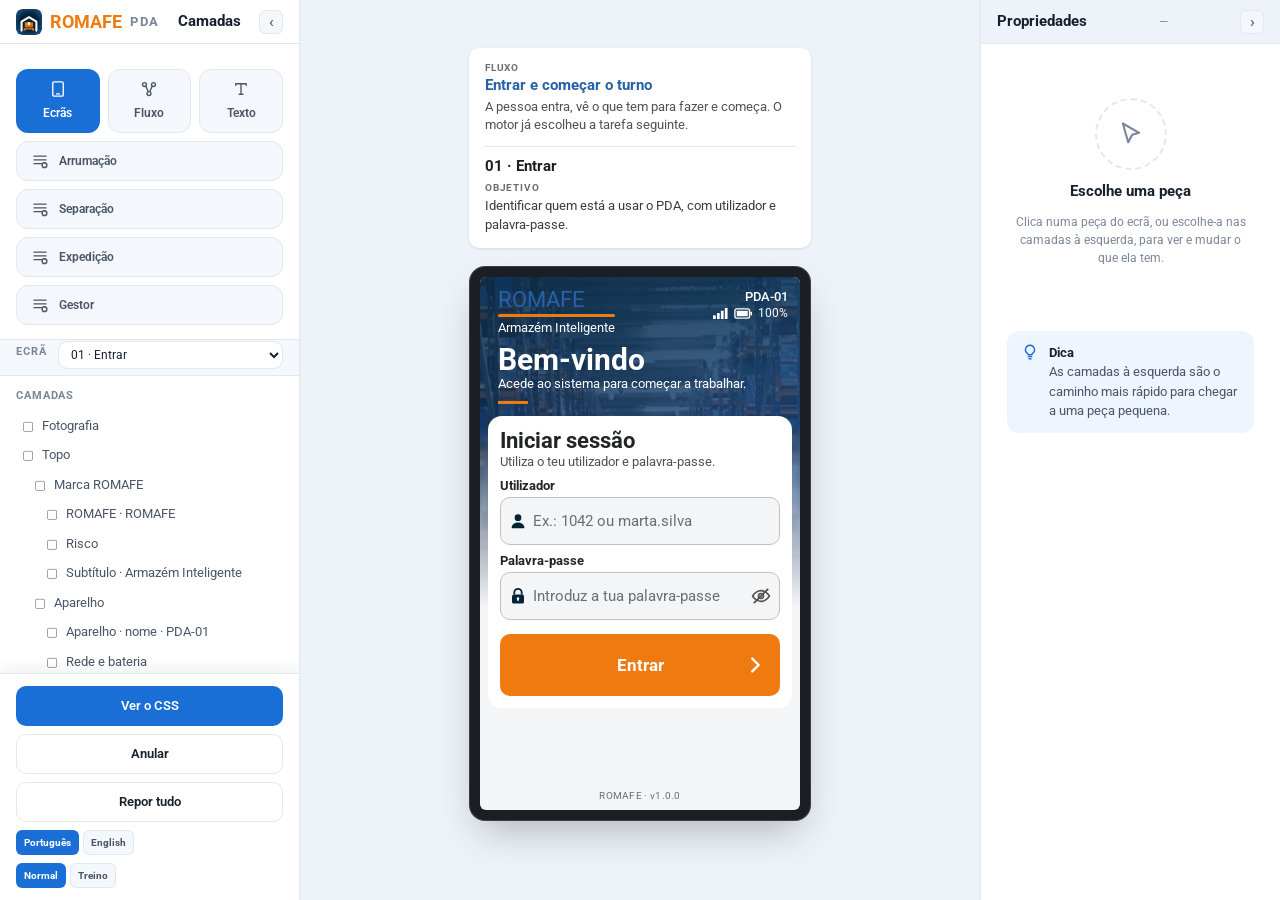
==== commit 04544424: "A revisão de interface: menos texto, resposta à leitura e o gestor pelas exceções Oito ecrãs novos (" ====
--- a/web/index.html
+++ b/web/index.html
@@ -28,6 +28,14 @@
   Dentro, o <div class="pda"> é o ecrã do aparelho, 320 × 533 dp.
   data-ir="…" num botão diz para que ecrã ele leva no protótipo.
 
+  A barra escura do topo — a faixa, ou o header.topo nos ecrãs que se abrem a
+  partir do início — é a mesma em todos: à esquerda o voltar, à direita o
+  chamar o gestor (30 de setembro). Levam data-sem-seta: navegam como qualquer
+  botão, e ficam fora do mapa e dos caminhos, que ficariam ilegíveis com mais
+  de cem setas a dizer o mesmo. O símbolo da app fica nos ecrãs de início, de
+  onde não se volta; o retrato fica onde não se chama o gestor — nos ecrãs
+  dele, no «sem ligação» (sem rede não se chama ninguém) e no próprio chamar.
+
   Os nomes, as posições e as horas são de exemplo.
 -->
 
@@ -44,8 +52,14 @@
      data-nota="A posição fica marcada como ocupada e o sistema propõe logo a seguinte.">A posição proposta está ocupada</p>
   <p data-funcao="arrumacao" data-ecras="a1 a6 a2"
      data-nota="Escreve-se o código. O sistema conta as leituras à mão.">A etiqueta do artigo não se lê</p>
-  <p data-funcao="arrumacao" data-ecras="a4 a7 a5"
-     data-nota="O mesmo na prateleira. À terceira vez, o sistema aconselha o gestor a renovar a etiqueta.">A etiqueta da posição não se lê</p>
+  <p data-funcao="arrumacao" data-ecras="a4 lb1 a7 a5"
+     data-nota="Escrever à mão deixou de ser um botão ao lado da leitura: é «Problema com a etiqueta?», e aí separam-se as duas coisas — escrever o código agora, ou mandar renovar a etiqueta. À terceira vez, o sistema aconselha-o sozinho.">A etiqueta da posição não se lê</p>
+  <p data-funcao="arrumacao" data-ecras="g2 f1 a8"
+     data-nota="O gestor decide de onde está, se vir a fotografia. É sempre opcional: quem não a tira regista na mesma.">Juntar fotografia a um problema</p>
+  <p data-funcao="arrumacao" data-ecras="d3 z1 z2"
+     data-nota="Pausar não é largar: a tarefa continua desta pessoa e o motor não a dá a mais ninguém. Largar devolve-a ao motor.">Pausar em vez de largar</p>
+  <p data-funcao="arrumacao" data-ecras="c1 c2 c3"
+     data-nota="O pedido deixa de acabar em «avisado»: vê-se se ele já leu, se vem, e o que respondeu. Se não chegar, chama-se outra vez e o pedido sobe de urgência no ecrã dele.">Chamar o gestor e ver a resposta</p>
   <p data-funcao="arrumacao" data-ecras="a2 g2 a8"
      data-nota="A arrumação não bloqueia nada: diz o que se passa e o gestor decide. A tarefa deixa de ser tua.">Um problema que não é da arrumação</p>
   <p data-funcao="arrumacao" data-ecras="k1 k2 k3"
@@ -65,7 +79,7 @@
   <p data-funcao="arrumacao" data-ecras="e4 p1 p2"
      data-nota="O motor sabe a que horas o turno acaba e deixa de dar o que não cabe no tempo que resta: dá as curtas, ou nenhuma. Uma tarefa já começada não é interrompida.">Falta pouco para o fim do turno</p>
   <p data-funcao="arrumacao" data-ecras="e2 d3 e1"
-     data-nota="Cada palete fica registada quando é arrumada: o que já fizeste não se perde. O que falta da guia volta ao motor, e o gestor vê quem saiu com uma guia aberta.">Sair com uma guia a meio</p>
+     data-nota="Cada palete fica registada quando é arrumada: o que já fizeste não se perde. O que falta da guia volta ao motor, e o gestor vê quem saiu com uma guia aberta.">Largar a guia e sair</p>
 
   <!-- Separação -->
   <p data-funcao="separacao" data-ecras="sp0 sp1 s1 s2 s4 s7"
@@ -82,10 +96,14 @@
      data-nota="Onde está e quanto há, sem largar a volta.">Consultar um artigo</p>
   <p data-funcao="separacao" data-ecras="sp0 sq2"
      data-nota="O que está lá, sem largar a volta.">Consultar uma posição</p>
+  <p data-funcao="separacao" data-ecras="s2 lr1 s4"
+     data-nota="A leitura responde sozinha: verde e bip curto quando é a certa, e diz logo o que se lê a seguir. Não há botão pelo meio — quem lê não está a olhar para o ecrã.">A leitura corre bem</p>
+  <p data-funcao="separacao" data-ecras="s2 lr2 lb1"
+     data-nota="Vermelho, vibração e bip grave. Fica no ecrã até se ler outra vez, e diz onde se devia estar.">…e quando se lê a posição errada</p>
   <p data-funcao="separacao" data-ecras="p1 p2"
      data-nota="A mesma tarefa da arrumação; também calha à separação.">Levar a palete vazia</p>
   <p data-funcao="separacao" data-ecras="sp0 s8 e1"
-     data-nota="O que está no carro não volta às prateleiras: vai para a posição reservada à guia, e as linhas ficam registadas. Quem a apanhar continua na paragem seguinte.">Sair com a guia a meio</p>
+     data-nota="O que está no carro não volta às prateleiras: vai para a posição reservada à guia, e as linhas ficam registadas. Quem a apanhar continua na paragem seguinte.">Largar a guia e sair</p>
 
   <!-- Expedição -->
   <p data-funcao="expedicao" data-ecras="xp0 xp1 x2 x3 x4 d1 x5"
@@ -98,10 +116,12 @@
      data-nota="Ver o risco de cada camião — o que já está pronto e o que falta. Não é por aqui que se escolhe trabalho.">Ver os camiões de hoje</p>
   <p data-funcao="expedicao" data-ecras="xp0 xq1"
      data-nota="O que falta, onde ficou e quando sai.">Consultar uma guia</p>
+  <p data-funcao="expedicao" data-ecras="x4 d1 d4 x5"
+     data-nota="Fechar com tudo lá dentro é um toque. Fechar sem tudo passou a ser outra coisa: o botão muda de nome, e o motivo é obrigatório e fica com o nome de quem decidiu.">Fechar a saída incompleta</p>
   <p data-funcao="expedicao" data-ecras="xp0 xq2"
      data-nota="A prateleira toda, e para que camião vai cada guia.">Ver o que está na prateleira</p>
   <p data-funcao="expedicao" data-ecras="xp0 x9 e1"
-     data-nota="Nenhum volume desce do camião: os que subiram ficam registados, os que faltam voltam ao motor com a guia, e a saída fica aberta.">Sair com a guia a meio</p>
+     data-nota="Nenhum volume desce do camião: os que subiram ficam registados, os que faltam voltam ao motor com a guia, e a saída fica aberta.">Largar a guia e sair</p>
 
   <!-- Gestor -->
   <p data-funcao="gestor" data-ecras="gp0 g1 g10"
@@ -151,19 +171,19 @@
   <p data-cu="CU-02" data-atores="todas">Ler um código</p>
   <p data-cu="CU-03" data-atores="todas">Consultar um artigo</p>
   <p data-cu="CU-04" data-atores="todas" data-estado="v2" data-nota="Precisa do mapa, que é da v2.">Ver onde fica uma posição</p>
-  <p data-cu="CU-05" data-atores="separacao expedicao gestor" data-nota="A arrumação não bloqueia: diz «Artigo danificado» no «O que se passa?», e o gestor decide (22 set.).">Bloquear um artigo danificado</p>
+  <p data-cu="CU-05" data-atores="todas" data-nota="Qualquer pessoa o faz, do sítio onde está: «Artigo danificado» no «O que se passa?» de cada função — 15, 36 e 49 —, e todas acabam no mesmo 18 · Problema registado, com a palete parada até o gestor decidir. A arrumação estava de fora desde 22 de setembro, e não fazia sentido: é quem recebe, e é onde o material danificado aparece primeiro (30 set.). Quem levanta o bloqueio é o gestor — CU-24.">Bloquear um artigo danificado</p>
   <p data-cu="CU-06" data-atores="arrumacao gestor" data-nota="Mudou a 24 de setembro: deixou de ser tarefa da fila. Quem pica a chegada (CU-40) confere e recebe logo a seguir, no mesmo fluxo. O gestor também o faz, pelo 60 · Todas as operações (28 set.).">Receber o que chega</p>
   <p data-cu="CU-07" data-atores="arrumacao gestor" data-nota="O gestor também o faz, pelo 60 · Todas as operações (28 set.).">Arrumar uma palete</p>
   <p data-cu="CU-08" data-atores="" data-estado="fora" data-nota="Ninguém conta: a falta de quantidade corrige-se na posição, no PDA (18 set.).">Contar uma posição</p>
   <p data-cu="CU-09" data-atores="arrumacao gestor motor" data-nota="O gestor também o faz, pelo 60 · Todas as operações (28 set.).">Corrigir uma posição errada</p>
-  <p data-cu="CU-10" data-atores="separacao motor" data-nota="Mudou a 24 de setembro: acabou o lote. O motor dá uma guia de cada vez, conforme a atividade dos PDA.">Receber a guia da vez</p>
+  <p data-cu="CU-10" data-atores="separacao motor" data-nota="Mudou a 24 de setembro: acabou o lote. O motor dá uma guia de cada vez, conforme a atividade dos PDA. Mudou de nome a 30 de setembro: «receber» é o que se faz à mercadoria que chega (CU-06), e isto é outra coisa — a guia passa a ser desta pessoa, sem ela a pedir.">Ficar com a guia que o motor deu</p>
   <p data-cu="CU-11" data-atores="separacao gestor" data-nota="O gestor também o faz, pelo 60 · Todas as operações (28 set.).">Recolher uma guia</p>
-  <p data-cu="CU-12" data-atores="separacao expedicao arrumacao" data-nota="24 set.: o que já se recolheu não volta às prateleiras. Vai para a posição reservada à guia e fica registado; o resto volta ao motor.">Sair com trabalho a meio</p>
-  <p data-cu="CU-13" data-atores="expedicao">Ver o risco dos camiões</p>
-  <p data-cu="CU-14" data-atores="expedicao">Uma encomenda incompleta espera</p>
+  <p data-cu="CU-12" data-atores="separacao expedicao arrumacao gestor" data-nota="Mudou de nome a 30 de setembro: ninguém sai com trabalho a meio, e o nome antigo dizia o contrário do que o ecrã faz. O que está feito fica registado, o que falta volta ao motor, e o gestor vê quem largou. Vale também para ele: se começou uma tarefa pelo 60, larga-a da mesma maneira (30 set.). 24 set.: o que já se recolheu não volta às prateleiras — vai para a posição reservada à guia.">Largar a guia e sair</p>
+  <p data-cu="CU-13" data-atores="expedicao gestor" data-nota="O gestor também, pelo 60 · Todas as operações e pelo 58 · O que está a acontecer (30 set.).">Ver o risco dos camiões</p>
+  <p data-cu="CU-14" data-atores="expedicao gestor" data-nota="O gestor também: é ele que decide o que fazer a uma guia que ficou por fechar (30 set.).">Uma encomenda incompleta espera</p>
   <p data-cu="CU-15" data-atores="expedicao gestor" data-nota="O gestor também o faz, pelo 60 · Todas as operações (28 set.).">Carregar e fechar uma saída</p>
   <p data-cu="CU-16" data-atores="gestor">Ver o relatório do turno</p>
-  <p data-cu="CU-17" data-atores="gestor">Ler os sinais</p>
+  <p data-cu="CU-17" data-atores="gestor" data-nota="Um sinal é um padrão que deixou de ser acaso: o sistema conta e, quando passa do limite — cinco vezes, em dois dias diferentes, dentro de trinta —, levanta a mão no relatório do turno. Nunca muda uma regra sozinho: mostra o que viu, e o gestor decide. Três recusas na mesma posição são acaso, e ele cala-se.">Ler os sinais</p>
   <p data-cu="CU-18" data-atores="gestor">Fixar a prioridade de uma tarefa</p>
   <p data-cu="CU-19" data-atores="gestor">Ver o que sai e o que vai sair</p>
   <p data-cu="CU-20" data-atores="gestor" data-nota="O motor aprende com as atribuições do gestor.">Atribuir uma tarefa a uma pessoa</p>
@@ -172,20 +192,21 @@
   <p data-cu="CU-23" data-atores="todas">Ver os movimentos</p>
   <p data-cu="CU-24" data-atores="gestor">Desbloquear um artigo</p>
   <p data-cu="CU-25" data-atores="todas">Sair do turno</p>
-  <p data-cu="CU-26" data-atores="todas">Ver o que este terminal consegue provar</p>
+  <p data-cu="CU-26" data-atores="" data-estado="fora" data-nota="Fora do desenho a 30 de setembro: era um ecrã para responder a «posso confiar no que este PDA está a registar?», e as três coisas que mostrava já estão noutro lado. Se a leitura foi lida ou escrita à mão: fica escrito no próprio ecrã onde se escreve (17, 37, 51) e no registo de cada operação (ADR-0009). Se há rede: está na faixa de todos os ecrãs, e o 62 · Sem ligação diz o resto. Operações por confirmar: não existem, porque sem rede o PDA não deixa começar nada.">Ver o que este terminal consegue provar</p>
   <p data-cu="CU-27" data-atores="todas" data-nota="Sem ligação o PDA não trabalha: diz-o, e mostra o que ficou gravado.">Ficar sem ligação</p>
   <p data-cu="CU-28" data-atores="gestor">Extrair o registo de uma pessoa</p>
   <p data-cu="CU-29" data-atores="" data-estado="fora" data-nota="Ninguém conta (18 set.).">Lançar uma contagem</p>
   <p data-cu="CU-30" data-atores="gestor">Ver as exceções comunicadas</p>
   <p data-cu="CU-31" data-atores="gestor">Corrigir a localização de uma ficha</p>
-  <p data-cu="CU-32" data-atores="gestor">Criar e gerir utilizadores</p>
+  <p data-cu="CU-32" data-atores="" data-estado="fora" data-nota="Fora do PDA (30 set.): o gestor não cria utilizadores. As contas e os perfis vêm do Keycloak — ADR-0013 —, e o PDA só sabe quem entrou.">Criar e gerir utilizadores</p>
   <p data-cu="CU-33" data-atores="gestor" data-nota="Só o gestor, ou quem ele autorizar.">Ler e atribuir um código de barras</p>
   <p data-cu="CU-34" data-atores="gestor" data-nota="Não é para quem trabalha no armazém — arrumação, separação e expedição não o veem; só o gestor (22 set.).">Ver o que já se decidiu antes</p>
-  <p data-cu="CU-35" data-atores="gestor motor" data-nota="A arrumação não pede: o sistema aconselha renovar a etiqueta quando a posição é escrita à mão muitas vezes (RF-92), e o gestor vê o sinal.">Pedir uma etiqueta de posição</p>
+  <p data-cu="CU-35" data-atores="todas motor" data-nota="Pede quem vê a etiqueta estragada, seja de que função for (30 set.): o botão está onde o problema aparece — nos ecrãs em que se escreve a posição ou o cais à mão, 17, 37 e 51 —, e não no menu, que isto não é coisa que se vá lá buscar. O sistema continua a aconselhar sozinho: conta as vezes que a posição é escrita à mão (RF-92) e o gestor vê o sinal.">Pedir uma etiqueta de posição</p>
   <p data-cu="CU-36" data-atores="arrumacao separacao gestor" data-nota="A arrumação na zona de máquina; a separação na zona de mão. O gestor também o faz, pelo 60 · Todas as operações (28 set.).">Levar a palete vazia ao parque</p>
   <p data-cu="CU-37" data-atores="gestor" data-nota="Saiu das operações da arrumação (22 set.). Falta decidir quem recebe; o gestor valida.">Receber uma devolução</p>
   <p data-cu="CU-38" data-atores="expedicao gestor" data-nota="O gestor também o faz, pelo 60 · Todas as operações (28 set.).">Levar uma guia preparada ao cais</p>
-  <p data-cu="CU-39" data-atores="arrumacao separacao expedicao motor" data-nota="Novo — não está no dossiê. A pessoa carrega em «Começar» e o motor entrega-lhe uma tarefa; ao acabar essa, entrega a seguinte. Ela não escolhe nem vê a fila (24 set.).">Começar as tarefas</p>
+  <p data-cu="CU-39" data-atores="arrumacao separacao expedicao gestor motor" data-nota="Novo — não está no dossiê. A pessoa carrega em «Começar» e o motor entrega-lhe uma tarefa; ao acabar essa, entrega a seguinte. Ela não escolhe nem vê a fila (24 set.). O gestor também começa qualquer tarefa, pelo 60 · Todas as operações, e aí é ele que escolhe: o motor não lhe entrega nada, porque ele não tem fila própria (30 set.).">Começar as tarefas</p>
+  <p data-cu="CU-41" data-atores="todas motor" data-nota="Novo a 1 de outubro de 2026, da revisão de interface. Até aqui só havia continuar ou largar, e quem ia à casa de banho largava a guia — que voltava ao motor e ia parar a outra pessoa. Pausar guarda-a: continua desta pessoa, com o motivo escrito, e o motor não lhe dá outra enquanto estiver parada.">Pausar uma tarefa</p>
   <p data-cu="CU-40" data-atores="arrumacao gestor" data-nota="O sistema não sabe o que vem a caminho (23 set.): a arrumação pica a chegada no PDA e é daí que nasce a tarefa de receção. Só as paletes da SKF são picadas noutro PDA. O gestor também o regista, pelo 67 · Chegou um camião (28 set.).">Registar a chegada de uma encomenda</p>
 </template>
 
@@ -211,6 +232,8 @@
   <p data-fluxo="O gestor">O gestor vê como vai o turno, lê os sinais, atribui tarefas com motivo escrito e vê o armazém todo. É o único que vê a fila de trabalho, e faz o trabalho de qualquer função quando é preciso ajudar.</p>
   <p data-fluxo="Quando falta a ligação">O PDA trabalha ligado à Rolgest. Sem ligação diz que parou, e mostra o que ficou gravado.</p>
   <p data-fluxo="Comunicar um problema">Qualquer função comunica o que a impede de seguir: fica registado com quem o disse e a que horas, e o gestor é avisado.</p>
+  <p data-fluxo="A resposta à leitura">A leitura é a coisa que mais vezes se faz no turno, e quem a faz raramente está a olhar para o ecrã. A resposta ocupa o ecrã todo, tem cor, som e vibração, e diz logo o que vem a seguir.</p>
+  <p data-fluxo="Pausar a tarefa">Parar sem devolver. A tarefa continua de quem a tem, o motor não lhe dá outra, e o gestor vê a pausa e o motivo. Ao fim de meia hora recebe um sinal.</p>
   <p data-fluxo="Chamar o gestor">Quem tem uma dúvida chama o gestor sem largar a tarefa. Ele vê onde a pessoa está e o que tem em mãos, e pode vir, responder pelo PDA ou fazer ele a tarefa.</p>
 </template>
 
@@ -279,7 +302,7 @@
 
 <div class="ecra" data-ecra="e2" data-objetivo="Mostrar o trabalho do turno e pôr a pessoa a trabalhar com um toque; dá acesso às consultas e correções que ela faz por iniciativa própria." data-funcao="arrumacao" data-fluxo="Entrar e começar o turno" data-nome="02 · Início da arrumação" data-refs="CU-01 · CU-39 · CU-21 · CU-25 · RF-02 · RF-20 · RF-100" hidden>
 <div class="pda menu">
-  <div class="faixa"><svg class="faixa__icone" viewBox="250 140 524 470" aria-hidden="true"><path d="M278 588V306L512 167l233 139v282" fill="none" stroke="currentColor" stroke-width="66" stroke-linecap="round" stroke-linejoin="round"/><rect class="tinta-acao" x="380" y="327" width="261" height="167" rx="16"/><rect x="472" y="327" width="73" height="83" rx="8" fill="currentColor"/><path class="tinta-acao" d="M355 512h311a10 10 0 0 1 10 10v55a10 10 0 0 1-10 10h-45a8 8 0 0 1-8-8v-24H408v24a8 8 0 0 1-8 8h-45a10 10 0 0 1-10-10v-55a10 10 0 0 1 10-10Z"/></svg><span class="faixa__divisor" aria-hidden="true"></span><span class="faixa__perfil">Arrumação</span><span class="faixa__nome">Marta Silva</span><span class="faixa__rede"><span class="faixa__ponto" aria-hidden="true"></span>ligado</span><span class="faixa__avatar" aria-hidden="true"><svg viewBox="0 0 24 24"><circle cx="12" cy="8" r="3.6" fill="currentColor"/><path d="M4.5 21c0-4 3.4-6.5 7.5-6.5s7.5 2.5 7.5 6.5" fill="currentColor"/></svg></span></div>
+  <div class="faixa"><svg class="faixa__icone" viewBox="250 140 524 470" aria-hidden="true"><path d="M278 588V306L512 167l233 139v282" fill="none" stroke="currentColor" stroke-width="66" stroke-linecap="round" stroke-linejoin="round"/><rect class="tinta-acao" x="380" y="327" width="261" height="167" rx="16"/><rect x="472" y="327" width="73" height="83" rx="8" fill="currentColor"/><path class="tinta-acao" d="M355 512h311a10 10 0 0 1 10 10v55a10 10 0 0 1-10 10h-45a8 8 0 0 1-8-8v-24H408v24a8 8 0 0 1-8 8h-45a10 10 0 0 1-10-10v-55a10 10 0 0 1 10-10Z"/></svg><span class="faixa__divisor" aria-hidden="true"></span><span class="faixa__perfil">Arrumação</span><span class="faixa__nome">Marta Silva</span><span class="faixa__rede"><span class="faixa__ponto" aria-hidden="true"></span>ligado</span><button type="button" class="faixa__chamar" data-ir="c1" data-sem-seta aria-label="Chamar o gestor"><svg viewBox="0 0 24 24" aria-hidden="true"><path d="M6.5 3.5h11a2 2 0 0 1 2 2v9a2 2 0 0 1-2 2H12l-4.5 4v-4H6.5a2 2 0 0 1-2-2v-9a2 2 0 0 1 2-2Z" fill="none" stroke="currentColor" stroke-width="2" stroke-linejoin="round"/><circle class="tinta-acao" cx="8" cy="10" r="1.6"/><circle class="tinta-acao" cx="12" cy="10" r="1.6"/><circle class="tinta-acao" cx="16" cy="10" r="1.6"/></svg></button></div>
 
   <!-- Desenho de 22 de setembro. Uma opção só para começar: arrumar e
        corrigir posição são tarefas, e vêm pela fila, na ordem do motor.
@@ -353,9 +376,9 @@
 <div class="ecra" data-ecra="n1" data-objetivo="Contar o que está no cais. Quem trouxe já veio do registo; o que vem dentro só se sabe ao conferir." data-fluxo="Receber o que chega" data-funcao="arrumacao" data-nome="04 · Picar a chegada" data-refs="CU-02 · CU-40 · CU-06 · RF-30" hidden>
 <div class="pda">
   <header class="topo">
-    <button type="button" class="topo__voltar" data-ir="e2"><svg viewBox="0 0 24 24" aria-hidden="true"><path d="m15 5-7 7 7 7" fill="none" stroke="currentColor" stroke-width="2.6" stroke-linecap="round" stroke-linejoin="round"/></svg>Voltar</button>
+    <button type="button" class="topo__voltar" data-ir="e2" data-sem-seta><svg viewBox="0 0 24 24" aria-hidden="true"><path d="m15 5-7 7 7 7" fill="none" stroke="currentColor" stroke-width="2.6" stroke-linecap="round" stroke-linejoin="round"/></svg>Voltar</button>
     <p class="topo__titulo">Chegada</p>
-    <span class="faixa__rede topo__rede"><span class="faixa__ponto" aria-hidden="true"></span>ligado</span>
+    <span class="topo__fim"><span class="faixa__rede topo__rede"><span class="faixa__ponto" aria-hidden="true"></span>ligado</span><button type="button" class="topo__chamar" data-ir="c1" data-sem-seta aria-label="Chamar o gestor"><svg viewBox="0 0 24 24" aria-hidden="true"><path d="M6.5 3.5h11a2 2 0 0 1 2 2v9a2 2 0 0 1-2 2H12l-4.5 4v-4H6.5a2 2 0 0 1-2-2v-9a2 2 0 0 1 2-2Z" fill="none" stroke="currentColor" stroke-width="2" stroke-linejoin="round"/><circle class="tinta-acao" cx="8" cy="10" r="1.6"/><circle class="tinta-acao" cx="12" cy="10" r="1.6"/><circle class="tinta-acao" cx="16" cy="10" r="1.6"/></svg></button></span>
   </header>
   <div class="corpo">
     <h1 class="ordem ordem--menor">Quantas paletes?</h1>
@@ -383,9 +406,9 @@
 <div class="ecra" data-ecra="n2" data-objetivo="Confirmar que a chegada ficou registada e que a tarefa de receção foi para o motor." data-fluxo="Receber o que chega" data-funcao="arrumacao" data-nome="05 · Chegada registada" data-refs="CU-40 · CU-06" hidden>
 <div class="pda">
   <header class="topo">
-    <button type="button" class="topo__voltar" data-ir="e2"><svg viewBox="0 0 24 24" aria-hidden="true"><path d="m15 5-7 7 7 7" fill="none" stroke="currentColor" stroke-width="2.6" stroke-linecap="round" stroke-linejoin="round"/></svg>Voltar</button>
+    <button type="button" class="topo__voltar" data-ir="e2" data-sem-seta><svg viewBox="0 0 24 24" aria-hidden="true"><path d="m15 5-7 7 7 7" fill="none" stroke="currentColor" stroke-width="2.6" stroke-linecap="round" stroke-linejoin="round"/></svg>Voltar</button>
     <p class="topo__titulo">Chegada</p>
-    <span class="faixa__rede topo__rede"><span class="faixa__ponto" aria-hidden="true"></span>ligado</span>
+    <span class="topo__fim"><span class="faixa__rede topo__rede"><span class="faixa__ponto" aria-hidden="true"></span>ligado</span><button type="button" class="topo__chamar" data-ir="c1" data-sem-seta aria-label="Chamar o gestor"><svg viewBox="0 0 24 24" aria-hidden="true"><path d="M6.5 3.5h11a2 2 0 0 1 2 2v9a2 2 0 0 1-2 2H12l-4.5 4v-4H6.5a2 2 0 0 1-2-2v-9a2 2 0 0 1 2-2Z" fill="none" stroke="currentColor" stroke-width="2" stroke-linejoin="round"/><circle class="tinta-acao" cx="8" cy="10" r="1.6"/><circle class="tinta-acao" cx="12" cy="10" r="1.6"/><circle class="tinta-acao" cx="16" cy="10" r="1.6"/></svg></button></span>
   </header>
   <div class="corpo">
     <div class="alerta alerta--bom"><svg class="alerta__icone" viewBox="0 0 24 24" aria-hidden="true"><circle cx="12" cy="12" r="11" fill="currentColor"/><path d="m7 12.5 3.3 3.3L17 9" fill="none" stroke="#fff" stroke-width="2.4" stroke-linecap="round" stroke-linejoin="round"/></svg><b class="alerta__titulo">Chegada registada às 10h05</b><span class="alerta__texto">Castrol Portugal · 2 paletes no cais</span></div>
@@ -405,7 +428,7 @@
 
 <div class="ecra" data-ecra="r1" data-objetivo="Começar a tarefa de receção: identificar a entrega pela guia do fornecedor." data-fluxo="Receber o que chega" data-funcao="arrumacao" data-nome="06 · Lê a guia do fornecedor" data-refs="CU-02 · CU-06 · RF-30" hidden>
 <div class="pda">
-  <div class="faixa"><svg class="faixa__icone" viewBox="250 140 524 470" aria-hidden="true"><path d="M278 588V306L512 167l233 139v282" fill="none" stroke="currentColor" stroke-width="66" stroke-linecap="round" stroke-linejoin="round"/><rect class="tinta-acao" x="380" y="327" width="261" height="167" rx="16"/><rect x="472" y="327" width="73" height="83" rx="8" fill="currentColor"/><path class="tinta-acao" d="M355 512h311a10 10 0 0 1 10 10v55a10 10 0 0 1-10 10h-45a8 8 0 0 1-8-8v-24H408v24a8 8 0 0 1-8 8h-45a10 10 0 0 1-10-10v-55a10 10 0 0 1 10-10Z"/></svg><span class="faixa__divisor" aria-hidden="true"></span><span class="faixa__perfil">Arrumação</span><span class="faixa__nome">Marta Silva</span><span class="faixa__rede"><span class="faixa__ponto" aria-hidden="true"></span>ligado</span><span class="faixa__avatar" aria-hidden="true"><svg viewBox="0 0 24 24"><circle cx="12" cy="8" r="3.6" fill="currentColor"/><path d="M4.5 21c0-4 3.4-6.5 7.5-6.5s7.5 2.5 7.5 6.5" fill="currentColor"/></svg></span></div>
+  <div class="faixa"><button type="button" class="faixa__voltar" data-ir="n2" data-sem-seta aria-label="Voltar"><svg viewBox="0 0 24 24" aria-hidden="true"><path d="m15 5-7 7 7 7" fill="none" stroke="currentColor" stroke-width="2.6" stroke-linecap="round" stroke-linejoin="round"/></svg></button><span class="faixa__divisor" aria-hidden="true"></span><span class="faixa__perfil">Arrumação</span><span class="faixa__nome">Marta Silva</span><span class="faixa__rede"><span class="faixa__ponto" aria-hidden="true"></span>ligado</span><button type="button" class="faixa__chamar" data-ir="c1" data-sem-seta aria-label="Chamar o gestor"><svg viewBox="0 0 24 24" aria-hidden="true"><path d="M6.5 3.5h11a2 2 0 0 1 2 2v9a2 2 0 0 1-2 2H12l-4.5 4v-4H6.5a2 2 0 0 1-2-2v-9a2 2 0 0 1 2-2Z" fill="none" stroke="currentColor" stroke-width="2" stroke-linejoin="round"/><circle class="tinta-acao" cx="8" cy="10" r="1.6"/><circle class="tinta-acao" cx="12" cy="10" r="1.6"/><circle class="tinta-acao" cx="16" cy="10" r="1.6"/></svg></button></div>
   <div class="passos">
     <div class="passos__linha"><span class="passos__titulo">Receber</span><span class="passos__conta">Passo 1 de 3</span></div>
     <div class="passos__barra"><i class="passos__traco passos__traco--feito"></i><i class="passos__traco"></i><i class="passos__traco"></i></div>
@@ -428,7 +451,7 @@
 
 <div class="ecra" data-ecra="r2" data-objetivo="Comparar o que era esperado com o que chegou." data-fluxo="Receber o que chega" data-funcao="arrumacao" data-nome="07 · Confere o que chegou" data-refs="CU-06 · RF-30" hidden>
 <div class="pda">
-  <div class="faixa"><svg class="faixa__icone" viewBox="250 140 524 470" aria-hidden="true"><path d="M278 588V306L512 167l233 139v282" fill="none" stroke="currentColor" stroke-width="66" stroke-linecap="round" stroke-linejoin="round"/><rect class="tinta-acao" x="380" y="327" width="261" height="167" rx="16"/><rect x="472" y="327" width="73" height="83" rx="8" fill="currentColor"/><path class="tinta-acao" d="M355 512h311a10 10 0 0 1 10 10v55a10 10 0 0 1-10 10h-45a8 8 0 0 1-8-8v-24H408v24a8 8 0 0 1-8 8h-45a10 10 0 0 1-10-10v-55a10 10 0 0 1 10-10Z"/></svg><span class="faixa__divisor" aria-hidden="true"></span><span class="faixa__perfil">Arrumação</span><span class="faixa__nome">Marta Silva</span><span class="faixa__rede"><span class="faixa__ponto" aria-hidden="true"></span>ligado</span><span class="faixa__avatar" aria-hidden="true"><svg viewBox="0 0 24 24"><circle cx="12" cy="8" r="3.6" fill="currentColor"/><path d="M4.5 21c0-4 3.4-6.5 7.5-6.5s7.5 2.5 7.5 6.5" fill="currentColor"/></svg></span></div>
+  <div class="faixa"><button type="button" class="faixa__voltar" data-ir="r1" data-sem-seta aria-label="Voltar"><svg viewBox="0 0 24 24" aria-hidden="true"><path d="m15 5-7 7 7 7" fill="none" stroke="currentColor" stroke-width="2.6" stroke-linecap="round" stroke-linejoin="round"/></svg></button><span class="faixa__divisor" aria-hidden="true"></span><span class="faixa__perfil">Arrumação</span><span class="faixa__nome">Marta Silva</span><span class="faixa__rede"><span class="faixa__ponto" aria-hidden="true"></span>ligado</span><button type="button" class="faixa__chamar" data-ir="c1" data-sem-seta aria-label="Chamar o gestor"><svg viewBox="0 0 24 24" aria-hidden="true"><path d="M6.5 3.5h11a2 2 0 0 1 2 2v9a2 2 0 0 1-2 2H12l-4.5 4v-4H6.5a2 2 0 0 1-2-2v-9a2 2 0 0 1 2-2Z" fill="none" stroke="currentColor" stroke-width="2" stroke-linejoin="round"/><circle class="tinta-acao" cx="8" cy="10" r="1.6"/><circle class="tinta-acao" cx="12" cy="10" r="1.6"/><circle class="tinta-acao" cx="16" cy="10" r="1.6"/></svg></button></div>
   <div class="passos">
     <div class="passos__linha"><span class="passos__titulo">Receber</span><span class="passos__conta">Passo 2 de 3</span></div>
     <div class="passos__barra"><i class="passos__traco passos__traco--feito"></i><i class="passos__traco passos__traco--feito"></i><i class="passos__traco"></i></div>
@@ -452,7 +475,7 @@
 
 <div class="ecra" data-ecra="r3" data-objetivo="Registar quanto chegou de facto, quando não é o esperado." data-fluxo="Receber o que chega" data-funcao="arrumacao" data-nome="08 · A quantidade não bate" data-refs="CU-06 · CU-22" hidden>
 <div class="pda">
-  <div class="faixa"><svg class="faixa__icone" viewBox="250 140 524 470" aria-hidden="true"><path d="M278 588V306L512 167l233 139v282" fill="none" stroke="currentColor" stroke-width="66" stroke-linecap="round" stroke-linejoin="round"/><rect class="tinta-acao" x="380" y="327" width="261" height="167" rx="16"/><rect x="472" y="327" width="73" height="83" rx="8" fill="currentColor"/><path class="tinta-acao" d="M355 512h311a10 10 0 0 1 10 10v55a10 10 0 0 1-10 10h-45a8 8 0 0 1-8-8v-24H408v24a8 8 0 0 1-8 8h-45a10 10 0 0 1-10-10v-55a10 10 0 0 1 10-10Z"/></svg><span class="faixa__divisor" aria-hidden="true"></span><span class="faixa__perfil">Arrumação</span><span class="faixa__nome">Marta Silva</span><span class="faixa__rede"><span class="faixa__ponto" aria-hidden="true"></span>ligado</span><span class="faixa__avatar" aria-hidden="true"><svg viewBox="0 0 24 24"><circle cx="12" cy="8" r="3.6" fill="currentColor"/><path d="M4.5 21c0-4 3.4-6.5 7.5-6.5s7.5 2.5 7.5 6.5" fill="currentColor"/></svg></span></div>
+  <div class="faixa"><button type="button" class="faixa__voltar" data-ir="r2" data-sem-seta aria-label="Voltar"><svg viewBox="0 0 24 24" aria-hidden="true"><path d="m15 5-7 7 7 7" fill="none" stroke="currentColor" stroke-width="2.6" stroke-linecap="round" stroke-linejoin="round"/></svg></button><span class="faixa__divisor" aria-hidden="true"></span><span class="faixa__perfil">Arrumação</span><span class="faixa__nome">Marta Silva</span><span class="faixa__rede"><span class="faixa__ponto" aria-hidden="true"></span>ligado</span><button type="button" class="faixa__chamar" data-ir="c1" data-sem-seta aria-label="Chamar o gestor"><svg viewBox="0 0 24 24" aria-hidden="true"><path d="M6.5 3.5h11a2 2 0 0 1 2 2v9a2 2 0 0 1-2 2H12l-4.5 4v-4H6.5a2 2 0 0 1-2-2v-9a2 2 0 0 1 2-2Z" fill="none" stroke="currentColor" stroke-width="2" stroke-linejoin="round"/><circle class="tinta-acao" cx="8" cy="10" r="1.6"/><circle class="tinta-acao" cx="12" cy="10" r="1.6"/><circle class="tinta-acao" cx="16" cy="10" r="1.6"/></svg></button></div>
   <div class="passos">
     <div class="passos__linha"><span class="passos__titulo">Receber</span><span class="passos__conta">Passo 2 de 3</span></div>
     <div class="passos__barra"><i class="passos__traco passos__traco--feito"></i><i class="passos__traco passos__traco--feito"></i><i class="passos__traco"></i></div>
@@ -476,7 +499,7 @@
 
 <div class="ecra" data-ecra="r4" data-objetivo="Confirmar que entrou no stock, e que as tarefas de arrumar foram para o motor, que lhes dá a prioridade na fila." data-fluxo="Receber o que chega" data-funcao="arrumacao" data-nome="09 · Recebido" data-refs="CU-06 · RF-30" hidden>
 <div class="pda">
-  <div class="faixa"><svg class="faixa__icone" viewBox="250 140 524 470" aria-hidden="true"><path d="M278 588V306L512 167l233 139v282" fill="none" stroke="currentColor" stroke-width="66" stroke-linecap="round" stroke-linejoin="round"/><rect class="tinta-acao" x="380" y="327" width="261" height="167" rx="16"/><rect x="472" y="327" width="73" height="83" rx="8" fill="currentColor"/><path class="tinta-acao" d="M355 512h311a10 10 0 0 1 10 10v55a10 10 0 0 1-10 10h-45a8 8 0 0 1-8-8v-24H408v24a8 8 0 0 1-8 8h-45a10 10 0 0 1-10-10v-55a10 10 0 0 1 10-10Z"/></svg><span class="faixa__divisor" aria-hidden="true"></span><span class="faixa__perfil">Arrumação</span><span class="faixa__nome">Marta Silva</span><span class="faixa__rede"><span class="faixa__ponto" aria-hidden="true"></span>ligado</span><span class="faixa__avatar" aria-hidden="true"><svg viewBox="0 0 24 24"><circle cx="12" cy="8" r="3.6" fill="currentColor"/><path d="M4.5 21c0-4 3.4-6.5 7.5-6.5s7.5 2.5 7.5 6.5" fill="currentColor"/></svg></span></div>
+  <div class="faixa"><button type="button" class="faixa__voltar" data-ir="r2" data-sem-seta aria-label="Voltar"><svg viewBox="0 0 24 24" aria-hidden="true"><path d="m15 5-7 7 7 7" fill="none" stroke="currentColor" stroke-width="2.6" stroke-linecap="round" stroke-linejoin="round"/></svg></button><span class="faixa__divisor" aria-hidden="true"></span><span class="faixa__perfil">Arrumação</span><span class="faixa__nome">Marta Silva</span><span class="faixa__rede"><span class="faixa__ponto" aria-hidden="true"></span>ligado</span><button type="button" class="faixa__chamar" data-ir="c1" data-sem-seta aria-label="Chamar o gestor"><svg viewBox="0 0 24 24" aria-hidden="true"><path d="M6.5 3.5h11a2 2 0 0 1 2 2v9a2 2 0 0 1-2 2H12l-4.5 4v-4H6.5a2 2 0 0 1-2-2v-9a2 2 0 0 1 2-2Z" fill="none" stroke="currentColor" stroke-width="2" stroke-linejoin="round"/><circle class="tinta-acao" cx="8" cy="10" r="1.6"/><circle class="tinta-acao" cx="12" cy="10" r="1.6"/><circle class="tinta-acao" cx="16" cy="10" r="1.6"/></svg></button></div>
   <div class="passos">
     <div class="passos__linha"><span class="passos__titulo">Receber</span><span class="passos__conta">Passo 3 de 3</span></div>
     <div class="passos__barra"><i class="passos__traco passos__traco--feito"></i><i class="passos__traco passos__traco--feito"></i><i class="passos__traco passos__traco--feito"></i></div>
@@ -500,7 +523,7 @@
 
 <div class="ecra" data-ecra="a1" data-objetivo="Confirmar que a palete que a pessoa tem à frente é a da tarefa." data-funcao="arrumacao" data-fluxo="Arrumar uma palete" data-nome="10 · Lê o artigo" data-refs="CU-02 · CU-07 · RF-33" hidden>
 <div class="pda">
-  <div class="faixa"><svg class="faixa__icone" viewBox="250 140 524 470" aria-hidden="true"><path d="M278 588V306L512 167l233 139v282" fill="none" stroke="currentColor" stroke-width="66" stroke-linecap="round" stroke-linejoin="round"/><rect class="tinta-acao" x="380" y="327" width="261" height="167" rx="16"/><rect x="472" y="327" width="73" height="83" rx="8" fill="currentColor"/><path class="tinta-acao" d="M355 512h311a10 10 0 0 1 10 10v55a10 10 0 0 1-10 10h-45a8 8 0 0 1-8-8v-24H408v24a8 8 0 0 1-8 8h-45a10 10 0 0 1-10-10v-55a10 10 0 0 1 10-10Z"/></svg><span class="faixa__divisor" aria-hidden="true"></span><span class="faixa__perfil">Arrumação</span><span class="faixa__nome">Marta Silva</span><span class="faixa__rede"><span class="faixa__ponto" aria-hidden="true"></span>ligado</span><span class="faixa__avatar" aria-hidden="true"><svg viewBox="0 0 24 24"><circle cx="12" cy="8" r="3.6" fill="currentColor"/><path d="M4.5 21c0-4 3.4-6.5 7.5-6.5s7.5 2.5 7.5 6.5" fill="currentColor"/></svg></span></div>
+  <div class="faixa"><button type="button" class="faixa__voltar" data-ir="e2" data-sem-seta aria-label="Voltar"><svg viewBox="0 0 24 24" aria-hidden="true"><path d="m15 5-7 7 7 7" fill="none" stroke="currentColor" stroke-width="2.6" stroke-linecap="round" stroke-linejoin="round"/></svg></button><span class="faixa__divisor" aria-hidden="true"></span><span class="faixa__perfil">Arrumação</span><span class="faixa__nome">Marta Silva</span><span class="faixa__rede"><span class="faixa__ponto" aria-hidden="true"></span>ligado</span><button type="button" class="faixa__chamar" data-ir="c1" data-sem-seta aria-label="Chamar o gestor"><svg viewBox="0 0 24 24" aria-hidden="true"><path d="M6.5 3.5h11a2 2 0 0 1 2 2v9a2 2 0 0 1-2 2H12l-4.5 4v-4H6.5a2 2 0 0 1-2-2v-9a2 2 0 0 1 2-2Z" fill="none" stroke="currentColor" stroke-width="2" stroke-linejoin="round"/><circle class="tinta-acao" cx="8" cy="10" r="1.6"/><circle class="tinta-acao" cx="12" cy="10" r="1.6"/><circle class="tinta-acao" cx="16" cy="10" r="1.6"/></svg></button></div>
   <div class="passos">
     <div class="passos__linha"><span class="passos__titulo">GA-4471 · palete 1 de 3</span><span class="passos__conta">Passo 1 de 4</span></div>
     <div class="passos__barra"><i class="passos__traco passos__traco--feito"></i><i class="passos__traco"></i><i class="passos__traco"></i><i class="passos__traco"></i></div>
@@ -513,17 +536,22 @@
       <span class="cartao__titulo">Óleo 5W30 · 5 L</span>
       <span class="txt-sec">40 unidades · do cais de entrada</span>
     </div>
+    <div class="cartao">
+      <span class="selo selo--aviso">Lote obrigatório</span>
+      <div class="linha">Lote<span class="linha__valor linha__valor--mono">L24-0917</span></div>
+      <div class="linha">Validade<span class="linha__valor">03 / 2028</span></div>
+    </div>
     <div class="leitor" data-ir="a2"><svg class="leitor__icone" viewBox="0 0 24 24" aria-hidden="true"><path d="M3 8V4.5A1.5 1.5 0 0 1 4.5 3H8M16 3h3.5A1.5 1.5 0 0 1 21 4.5V8M21 16v3.5a1.5 1.5 0 0 1-1.5 1.5H16M8 21H4.5A1.5 1.5 0 0 1 3 19.5V16" fill="none" stroke="currentColor" stroke-width="2" stroke-linecap="round"/><path d="M7 7.5v9M10 7.5v9M13 7.5v9M16.5 7.5v9" stroke="currentColor" stroke-width="2"/></svg><span class="leitor__traco" aria-hidden="true"></span>Aponta e carrega no gatilho</div>
   </div>
   <div class="rodape">
-    <button type="button" class="btn btn--secundario" data-ir="a6"><svg class="btn__icone" viewBox="0 0 24 24" aria-hidden="true"><path d="M4 20l1-4.5L15.5 5a2.1 2.1 0 0 1 3 3L8 18.5Z M13.5 7l3 3" fill="none" stroke="currentColor" stroke-width="2.4" stroke-linecap="round" stroke-linejoin="round"/></svg>Não consigo ler — escrever</button>
+    <button type="button" class="discreto" data-ir="a6">Não consigo ler — escrever</button>
   </div>
 </div>
 </div>
 
 <div class="ecra" data-ecra="a2" data-objetivo="Dizer para onde levar a palete, e porquê." data-funcao="arrumacao" data-fluxo="Arrumar uma palete" data-nome="11 · Vai à proposta 1 de 3" data-refs="CU-07 · RF-31 · RF-32 · RF-35" hidden>
 <div class="pda">
-  <div class="faixa"><svg class="faixa__icone" viewBox="250 140 524 470" aria-hidden="true"><path d="M278 588V306L512 167l233 139v282" fill="none" stroke="currentColor" stroke-width="66" stroke-linecap="round" stroke-linejoin="round"/><rect class="tinta-acao" x="380" y="327" width="261" height="167" rx="16"/><rect x="472" y="327" width="73" height="83" rx="8" fill="currentColor"/><path class="tinta-acao" d="M355 512h311a10 10 0 0 1 10 10v55a10 10 0 0 1-10 10h-45a8 8 0 0 1-8-8v-24H408v24a8 8 0 0 1-8 8h-45a10 10 0 0 1-10-10v-55a10 10 0 0 1 10-10Z"/></svg><span class="faixa__divisor" aria-hidden="true"></span><span class="faixa__perfil">Arrumação</span><span class="faixa__nome">Marta Silva</span><span class="faixa__rede"><span class="faixa__ponto" aria-hidden="true"></span>ligado</span><span class="faixa__avatar" aria-hidden="true"><svg viewBox="0 0 24 24"><circle cx="12" cy="8" r="3.6" fill="currentColor"/><path d="M4.5 21c0-4 3.4-6.5 7.5-6.5s7.5 2.5 7.5 6.5" fill="currentColor"/></svg></span></div>
+  <div class="faixa"><button type="button" class="faixa__voltar" data-ir="a1" data-sem-seta aria-label="Voltar"><svg viewBox="0 0 24 24" aria-hidden="true"><path d="m15 5-7 7 7 7" fill="none" stroke="currentColor" stroke-width="2.6" stroke-linecap="round" stroke-linejoin="round"/></svg></button><span class="faixa__divisor" aria-hidden="true"></span><span class="faixa__perfil">Arrumação</span><span class="faixa__nome">Marta Silva</span><span class="faixa__rede"><span class="faixa__ponto" aria-hidden="true"></span>ligado</span><button type="button" class="faixa__chamar" data-ir="c1" data-sem-seta aria-label="Chamar o gestor"><svg viewBox="0 0 24 24" aria-hidden="true"><path d="M6.5 3.5h11a2 2 0 0 1 2 2v9a2 2 0 0 1-2 2H12l-4.5 4v-4H6.5a2 2 0 0 1-2-2v-9a2 2 0 0 1 2-2Z" fill="none" stroke="currentColor" stroke-width="2" stroke-linejoin="round"/><circle class="tinta-acao" cx="8" cy="10" r="1.6"/><circle class="tinta-acao" cx="12" cy="10" r="1.6"/><circle class="tinta-acao" cx="16" cy="10" r="1.6"/></svg></button></div>
   <div class="passos">
     <div class="passos__linha"><span class="passos__titulo">GA-4471 · palete 1 de 3</span><span class="passos__conta">Passo 2 de 4</span></div>
     <div class="passos__barra"><i class="passos__traco passos__traco--feito"></i><i class="passos__traco passos__traco--feito"></i><i class="passos__traco"></i><i class="passos__traco"></i></div>
@@ -531,9 +559,9 @@
   <div class="corpo">
     <div class="destino">
     <div class="proposta"><span class="txt-corpo">Vai a</span><span class="selo selo--acento">Proposta 1 de 3</span></div>
-    <p class="codigo">60300301</p>
-    <p class="txt-sec">Zona 30 · Coluna 03 · Prateleira 01</p>
-    <div class="cartao cartao--acento cartao--info">
+    <div class="posicao"><p class="posicao__humana">Z30 · C03 · P01</p><p class="posicao__codigo">Código 60300301</p></div>
+    <button type="button" class="porque-botao so-normal"><svg class="porque-botao__icone" viewBox="0 0 24 24" aria-hidden="true"><circle cx="12" cy="12" r="11" fill="currentColor"/><path d="M12 10.5v7" stroke="#fff" stroke-width="2.4" stroke-linecap="round"/><circle cx="12" cy="7" r="1.5" fill="#fff"/></svg>Porquê esta posição?</button>
+    <div class="cartao cartao--acento cartao--info so-treino">
       <svg class="cartao__icone" viewBox="0 0 24 24" aria-hidden="true"><circle cx="12" cy="12" r="11" fill="currentColor"/><path d="M12 10.5v7" stroke="#fff" stroke-width="2.4" stroke-linecap="round"/><circle cx="12" cy="7" r="1.5" fill="#fff"/></svg>
       <span class="rotulo rotulo--acento">Porquê aqui</span>
       <span class="porque-aqui">Sai muito — 34 por dia — e fica a 8 m do cais. É pesado para ir mais alto.</span>
@@ -553,7 +581,7 @@
 
 <div class="ecra" data-ecra="a3" data-objetivo="Registar a posição ocupada e passar à proposta seguinte." data-funcao="arrumacao" data-fluxo="Arrumar uma palete" data-nome="12 · A 1 estava ocupada" data-refs="CU-07 · RF-35 · RF-116" hidden>
 <div class="pda">
-  <div class="faixa"><svg class="faixa__icone" viewBox="250 140 524 470" aria-hidden="true"><path d="M278 588V306L512 167l233 139v282" fill="none" stroke="currentColor" stroke-width="66" stroke-linecap="round" stroke-linejoin="round"/><rect class="tinta-acao" x="380" y="327" width="261" height="167" rx="16"/><rect x="472" y="327" width="73" height="83" rx="8" fill="currentColor"/><path class="tinta-acao" d="M355 512h311a10 10 0 0 1 10 10v55a10 10 0 0 1-10 10h-45a8 8 0 0 1-8-8v-24H408v24a8 8 0 0 1-8 8h-45a10 10 0 0 1-10-10v-55a10 10 0 0 1 10-10Z"/></svg><span class="faixa__divisor" aria-hidden="true"></span><span class="faixa__perfil">Arrumação</span><span class="faixa__nome">Marta Silva</span><span class="faixa__rede"><span class="faixa__ponto" aria-hidden="true"></span>ligado</span><span class="faixa__avatar" aria-hidden="true"><svg viewBox="0 0 24 24"><circle cx="12" cy="8" r="3.6" fill="currentColor"/><path d="M4.5 21c0-4 3.4-6.5 7.5-6.5s7.5 2.5 7.5 6.5" fill="currentColor"/></svg></span></div>
+  <div class="faixa"><button type="button" class="faixa__voltar" data-ir="a2" data-sem-seta aria-label="Voltar"><svg viewBox="0 0 24 24" aria-hidden="true"><path d="m15 5-7 7 7 7" fill="none" stroke="currentColor" stroke-width="2.6" stroke-linecap="round" stroke-linejoin="round"/></svg></button><span class="faixa__divisor" aria-hidden="true"></span><span class="faixa__perfil">Arrumação</span><span class="faixa__nome">Marta Silva</span><span class="faixa__rede"><span class="faixa__ponto" aria-hidden="true"></span>ligado</span><button type="button" class="faixa__chamar" data-ir="c1" data-sem-seta aria-label="Chamar o gestor"><svg viewBox="0 0 24 24" aria-hidden="true"><path d="M6.5 3.5h11a2 2 0 0 1 2 2v9a2 2 0 0 1-2 2H12l-4.5 4v-4H6.5a2 2 0 0 1-2-2v-9a2 2 0 0 1 2-2Z" fill="none" stroke="currentColor" stroke-width="2" stroke-linejoin="round"/><circle class="tinta-acao" cx="8" cy="10" r="1.6"/><circle class="tinta-acao" cx="12" cy="10" r="1.6"/><circle class="tinta-acao" cx="16" cy="10" r="1.6"/></svg></button></div>
   <div class="passos">
     <div class="passos__linha"><span class="passos__titulo">GA-4471 · palete 1 de 3</span><span class="passos__conta">Passo 2 de 4</span></div>
     <div class="passos__barra"><i class="passos__traco passos__traco--feito"></i><i class="passos__traco passos__traco--feito"></i><i class="passos__traco"></i><i class="passos__traco"></i></div>
@@ -561,8 +589,9 @@
   <div class="corpo">
     <div class="alerta alerta--aviso"><svg class="alerta__icone" viewBox="0 0 24 24" aria-hidden="true"><path d="M10.3 3.2a2 2 0 0 1 3.4 0l8.4 15a2 2 0 0 1-1.7 3H3.6a2 2 0 0 1-1.7-3Z" fill="currentColor"/><path d="M12 9v5" stroke="#fff" stroke-width="2.4" stroke-linecap="round"/><circle cx="12" cy="17.3" r="1.4" fill="#fff"/></svg><b class="alerta__titulo">60300301 ficou registada como ocupada</b><span class="alerta__texto">O gestor vai ver porque é que o sistema a julgava livre.</span></div>
     <div class="proposta"><span class="txt-corpo">Vai a</span><span class="selo selo--acento">Proposta 2 de 3</span></div>
-    <p class="codigo">60300401</p>
-    <div class="cartao cartao--acento cartao--info">
+    <div class="posicao"><p class="posicao__humana">Z30 · C04 · P01</p><p class="posicao__codigo">Código 60300401</p></div>
+    <button type="button" class="porque-botao so-normal"><svg class="porque-botao__icone" viewBox="0 0 24 24" aria-hidden="true"><circle cx="12" cy="12" r="11" fill="currentColor"/><path d="M12 10.5v7" stroke="#fff" stroke-width="2.4" stroke-linecap="round"/><circle cx="12" cy="7" r="1.5" fill="#fff"/></svg>Porquê esta posição?</button>
+    <div class="cartao cartao--acento cartao--info so-treino">
       <svg class="cartao__icone" viewBox="0 0 24 24" aria-hidden="true"><circle cx="12" cy="12" r="11" fill="currentColor"/><path d="M12 10.5v7" stroke="#fff" stroke-width="2.4" stroke-linecap="round"/><circle cx="12" cy="7" r="1.5" fill="#fff"/></svg>
       <span class="rotulo rotulo--acento">Porquê aqui</span>
       <span class="porque-aqui">É a seguinte mais perto do cais que aguenta o peso.</span>
@@ -577,7 +606,7 @@
 
 <div class="ecra" data-ecra="a4" data-objetivo="Confirmar, pela leitura, que a palete ficou na posição certa." data-funcao="arrumacao" data-fluxo="Arrumar uma palete" data-nome="13 · Lê a posição" data-refs="CU-02 · CU-07 · RF-33 · RF-34 · ADR-0011" hidden>
 <div class="pda">
-  <div class="faixa"><svg class="faixa__icone" viewBox="250 140 524 470" aria-hidden="true"><path d="M278 588V306L512 167l233 139v282" fill="none" stroke="currentColor" stroke-width="66" stroke-linecap="round" stroke-linejoin="round"/><rect class="tinta-acao" x="380" y="327" width="261" height="167" rx="16"/><rect x="472" y="327" width="73" height="83" rx="8" fill="currentColor"/><path class="tinta-acao" d="M355 512h311a10 10 0 0 1 10 10v55a10 10 0 0 1-10 10h-45a8 8 0 0 1-8-8v-24H408v24a8 8 0 0 1-8 8h-45a10 10 0 0 1-10-10v-55a10 10 0 0 1 10-10Z"/></svg><span class="faixa__divisor" aria-hidden="true"></span><span class="faixa__perfil">Arrumação</span><span class="faixa__nome">Marta Silva</span><span class="faixa__rede"><span class="faixa__ponto" aria-hidden="true"></span>ligado</span><span class="faixa__avatar" aria-hidden="true"><svg viewBox="0 0 24 24"><circle cx="12" cy="8" r="3.6" fill="currentColor"/><path d="M4.5 21c0-4 3.4-6.5 7.5-6.5s7.5 2.5 7.5 6.5" fill="currentColor"/></svg></span></div>
+  <div class="faixa"><button type="button" class="faixa__voltar" data-ir="a2" data-sem-seta aria-label="Voltar"><svg viewBox="0 0 24 24" aria-hidden="true"><path d="m15 5-7 7 7 7" fill="none" stroke="currentColor" stroke-width="2.6" stroke-linecap="round" stroke-linejoin="round"/></svg></button><span class="faixa__divisor" aria-hidden="true"></span><span class="faixa__perfil">Arrumação</span><span class="faixa__nome">Marta Silva</span><span class="faixa__rede"><span class="faixa__ponto" aria-hidden="true"></span>ligado</span><button type="button" class="faixa__chamar" data-ir="c1" data-sem-seta aria-label="Chamar o gestor"><svg viewBox="0 0 24 24" aria-hidden="true"><path d="M6.5 3.5h11a2 2 0 0 1 2 2v9a2 2 0 0 1-2 2H12l-4.5 4v-4H6.5a2 2 0 0 1-2-2v-9a2 2 0 0 1 2-2Z" fill="none" stroke="currentColor" stroke-width="2" stroke-linejoin="round"/><circle class="tinta-acao" cx="8" cy="10" r="1.6"/><circle class="tinta-acao" cx="12" cy="10" r="1.6"/><circle class="tinta-acao" cx="16" cy="10" r="1.6"/></svg></button></div>
   <div class="passos">
     <div class="passos__linha"><span class="passos__titulo">GA-4471 · palete 1 de 3</span><span class="passos__conta">Passo 3 de 4</span></div>
     <div class="passos__barra"><i class="passos__traco passos__traco--feito"></i><i class="passos__traco passos__traco--feito"></i><i class="passos__traco passos__traco--feito"></i><i class="passos__traco"></i></div>
@@ -587,19 +616,19 @@
     <p class="txt-corpo">A etiqueta na prateleira onde pousaste a palete</p>
     <div class="cartao">
       <span class="rotulo rotulo--acento">Deve ser</span>
-      <span class="codigo">60300401</span>
+      <div class="posicao posicao--menor"><p class="posicao__humana">Z30 · C04 · P01</p><p class="posicao__codigo">Código 60300401</p></div>
     </div>
     <div class="leitor" data-ir="a5"><svg class="leitor__icone" viewBox="0 0 24 24" aria-hidden="true"><path d="M3 8V4.5A1.5 1.5 0 0 1 4.5 3H8M16 3h3.5A1.5 1.5 0 0 1 21 4.5V8M21 16v3.5a1.5 1.5 0 0 1-1.5 1.5H16M8 21H4.5A1.5 1.5 0 0 1 3 19.5V16" fill="none" stroke="currentColor" stroke-width="2" stroke-linecap="round"/><path d="M7 7.5v9M10 7.5v9M13 7.5v9M16.5 7.5v9" stroke="currentColor" stroke-width="2"/></svg><span class="leitor__traco" aria-hidden="true"></span>O sistema confirma de novo, ao ler, que a posição ainda serve</div>
   </div>
   <div class="rodape">
-    <button type="button" class="btn btn--secundario" data-ir="a7"><svg class="btn__icone" viewBox="0 0 24 24" aria-hidden="true"><path d="M4 20l1-4.5L15.5 5a2.1 2.1 0 0 1 3 3L8 18.5Z M13.5 7l3 3" fill="none" stroke="currentColor" stroke-width="2.4" stroke-linecap="round" stroke-linejoin="round"/></svg>Não consigo ler — escrever</button>
+    <button type="button" class="discreto" data-ir="lb1">Problema com a etiqueta?</button>
   </div>
 </div>
 </div>
 
 <div class="ecra" data-ecra="a5" data-objetivo="Confirmar o registo e passar à tarefa seguinte." data-funcao="arrumacao" data-fluxo="Arrumar uma palete" data-nome="14 · Arrumada" data-refs="CU-07 · RF-74 · RN-32" hidden>
 <div class="pda">
-  <div class="faixa"><svg class="faixa__icone" viewBox="250 140 524 470" aria-hidden="true"><path d="M278 588V306L512 167l233 139v282" fill="none" stroke="currentColor" stroke-width="66" stroke-linecap="round" stroke-linejoin="round"/><rect class="tinta-acao" x="380" y="327" width="261" height="167" rx="16"/><rect x="472" y="327" width="73" height="83" rx="8" fill="currentColor"/><path class="tinta-acao" d="M355 512h311a10 10 0 0 1 10 10v55a10 10 0 0 1-10 10h-45a8 8 0 0 1-8-8v-24H408v24a8 8 0 0 1-8 8h-45a10 10 0 0 1-10-10v-55a10 10 0 0 1 10-10Z"/></svg><span class="faixa__divisor" aria-hidden="true"></span><span class="faixa__perfil">Arrumação</span><span class="faixa__nome">Marta Silva</span><span class="faixa__rede"><span class="faixa__ponto" aria-hidden="true"></span>ligado</span><span class="faixa__avatar" aria-hidden="true"><svg viewBox="0 0 24 24"><circle cx="12" cy="8" r="3.6" fill="currentColor"/><path d="M4.5 21c0-4 3.4-6.5 7.5-6.5s7.5 2.5 7.5 6.5" fill="currentColor"/></svg></span></div>
+  <div class="faixa"><button type="button" class="faixa__voltar" data-ir="a4" data-sem-seta aria-label="Voltar"><svg viewBox="0 0 24 24" aria-hidden="true"><path d="m15 5-7 7 7 7" fill="none" stroke="currentColor" stroke-width="2.6" stroke-linecap="round" stroke-linejoin="round"/></svg></button><span class="faixa__divisor" aria-hidden="true"></span><span class="faixa__perfil">Arrumação</span><span class="faixa__nome">Marta Silva</span><span class="faixa__rede"><span class="faixa__ponto" aria-hidden="true"></span>ligado</span><button type="button" class="faixa__chamar" data-ir="c1" data-sem-seta aria-label="Chamar o gestor"><svg viewBox="0 0 24 24" aria-hidden="true"><path d="M6.5 3.5h11a2 2 0 0 1 2 2v9a2 2 0 0 1-2 2H12l-4.5 4v-4H6.5a2 2 0 0 1-2-2v-9a2 2 0 0 1 2-2Z" fill="none" stroke="currentColor" stroke-width="2" stroke-linejoin="round"/><circle class="tinta-acao" cx="8" cy="10" r="1.6"/><circle class="tinta-acao" cx="12" cy="10" r="1.6"/><circle class="tinta-acao" cx="16" cy="10" r="1.6"/></svg></button></div>
   <div class="passos">
     <div class="passos__linha"><span class="passos__titulo">GA-4471 · palete 2 de 3</span><span class="passos__conta">Passo 4 de 4</span></div>
     <div class="passos__barra"><i class="passos__traco passos__traco--feito"></i><i class="passos__traco passos__traco--feito"></i><i class="passos__traco passos__traco--feito"></i><i class="passos__traco passos__traco--feito"></i></div>
@@ -629,9 +658,9 @@
 
 <div class="ecra" data-ecra="g2" data-objetivo="Dizer, com um toque, o que impede a arrumação." data-funcao="arrumacao" data-fluxo="Quando a arrumação não corre bem" data-nome="15 · O que se passa?" data-refs="CU-22 · RF-83 · RF-85" hidden>
 <div class="pda">
-  <div class="faixa"><svg class="faixa__icone" viewBox="250 140 524 470" aria-hidden="true"><path d="M278 588V306L512 167l233 139v282" fill="none" stroke="currentColor" stroke-width="66" stroke-linecap="round" stroke-linejoin="round"/><rect class="tinta-acao" x="380" y="327" width="261" height="167" rx="16"/><rect x="472" y="327" width="73" height="83" rx="8" fill="currentColor"/><path class="tinta-acao" d="M355 512h311a10 10 0 0 1 10 10v55a10 10 0 0 1-10 10h-45a8 8 0 0 1-8-8v-24H408v24a8 8 0 0 1-8 8h-45a10 10 0 0 1-10-10v-55a10 10 0 0 1 10-10Z"/></svg><span class="faixa__divisor" aria-hidden="true"></span><span class="faixa__perfil">Arrumação</span><span class="faixa__nome">Marta Silva</span><span class="faixa__rede"><span class="faixa__ponto" aria-hidden="true"></span>ligado</span><span class="faixa__avatar" aria-hidden="true"><svg viewBox="0 0 24 24"><circle cx="12" cy="8" r="3.6" fill="currentColor"/><path d="M4.5 21c0-4 3.4-6.5 7.5-6.5s7.5 2.5 7.5 6.5" fill="currentColor"/></svg></span></div>
-  <div class="passos">
-    <div class="passos__linha"><span class="passos__titulo">Arrumar palete</span><span class="passos__conta">Passo 2 de 4</span></div>
+  <div class="faixa"><button type="button" class="faixa__voltar" data-ir="a2" data-sem-seta aria-label="Voltar"><svg viewBox="0 0 24 24" aria-hidden="true"><path d="m15 5-7 7 7 7" fill="none" stroke="currentColor" stroke-width="2.6" stroke-linecap="round" stroke-linejoin="round"/></svg></button><span class="faixa__divisor" aria-hidden="true"></span><span class="faixa__perfil">Arrumação</span><span class="faixa__nome">Marta Silva</span><span class="faixa__rede"><span class="faixa__ponto" aria-hidden="true"></span>ligado</span><button type="button" class="faixa__chamar" data-ir="c1" data-sem-seta aria-label="Chamar o gestor"><svg viewBox="0 0 24 24" aria-hidden="true"><path d="M6.5 3.5h11a2 2 0 0 1 2 2v9a2 2 0 0 1-2 2H12l-4.5 4v-4H6.5a2 2 0 0 1-2-2v-9a2 2 0 0 1 2-2Z" fill="none" stroke="currentColor" stroke-width="2" stroke-linejoin="round"/><circle class="tinta-acao" cx="8" cy="10" r="1.6"/><circle class="tinta-acao" cx="12" cy="10" r="1.6"/><circle class="tinta-acao" cx="16" cy="10" r="1.6"/></svg></button></div>
+  <div class="passos">
+    <div class="passos__linha"><span class="passos__titulo">GA-4471 · palete 1 de 3</span><span class="passos__conta">Passo 2 de 4</span></div>
     <div class="passos__barra"><i class="passos__traco passos__traco--feito"></i><i class="passos__traco passos__traco--feito"></i><i class="passos__traco"></i><i class="passos__traco"></i></div>
   </div>
   <div class="corpo">
@@ -643,7 +672,7 @@
       <button type="button" class="folha__opcao" data-ir="a3">Posição ocupada</button>
       <button type="button" class="folha__opcao" data-ir="a3">Não cabe</button>
       <button type="button" class="folha__opcao" data-ir="a3">Posição inacessível</button>
-      <button type="button" class="folha__opcao" data-ir="a8">Artigo danificado</button>
+      <button type="button" class="folha__opcao" data-ir="f1">Artigo danificado</button>
       <button type="button" class="folha__opcao" data-ir="a7">Etiqueta ilegível</button>
       <button type="button" class="folha__opcao" data-ir="a8">Outro motivo — escrever</button>
     </div>
@@ -653,9 +682,9 @@
 
 <div class="ecra" data-ecra="a6" data-objetivo="Identificar o artigo quando a etiqueta não se lê." data-fluxo="Quando a arrumação não corre bem" data-funcao="arrumacao" data-nome="16 · Escreve o artigo" data-refs="CU-02 · RF-33" hidden>
 <div class="pda">
-  <div class="faixa"><svg class="faixa__icone" viewBox="250 140 524 470" aria-hidden="true"><path d="M278 588V306L512 167l233 139v282" fill="none" stroke="currentColor" stroke-width="66" stroke-linecap="round" stroke-linejoin="round"/><rect class="tinta-acao" x="380" y="327" width="261" height="167" rx="16"/><rect x="472" y="327" width="73" height="83" rx="8" fill="currentColor"/><path class="tinta-acao" d="M355 512h311a10 10 0 0 1 10 10v55a10 10 0 0 1-10 10h-45a8 8 0 0 1-8-8v-24H408v24a8 8 0 0 1-8 8h-45a10 10 0 0 1-10-10v-55a10 10 0 0 1 10-10Z"/></svg><span class="faixa__divisor" aria-hidden="true"></span><span class="faixa__perfil">Arrumação</span><span class="faixa__nome">Marta Silva</span><span class="faixa__rede"><span class="faixa__ponto" aria-hidden="true"></span>ligado</span><span class="faixa__avatar" aria-hidden="true"><svg viewBox="0 0 24 24"><circle cx="12" cy="8" r="3.6" fill="currentColor"/><path d="M4.5 21c0-4 3.4-6.5 7.5-6.5s7.5 2.5 7.5 6.5" fill="currentColor"/></svg></span></div>
-  <div class="passos">
-    <div class="passos__linha"><span class="passos__titulo">Arrumar palete</span><span class="passos__conta">Passo 1 de 4</span></div>
+  <div class="faixa"><button type="button" class="faixa__voltar" data-ir="a1" data-sem-seta aria-label="Voltar"><svg viewBox="0 0 24 24" aria-hidden="true"><path d="m15 5-7 7 7 7" fill="none" stroke="currentColor" stroke-width="2.6" stroke-linecap="round" stroke-linejoin="round"/></svg></button><span class="faixa__divisor" aria-hidden="true"></span><span class="faixa__perfil">Arrumação</span><span class="faixa__nome">Marta Silva</span><span class="faixa__rede"><span class="faixa__ponto" aria-hidden="true"></span>ligado</span><button type="button" class="faixa__chamar" data-ir="c1" data-sem-seta aria-label="Chamar o gestor"><svg viewBox="0 0 24 24" aria-hidden="true"><path d="M6.5 3.5h11a2 2 0 0 1 2 2v9a2 2 0 0 1-2 2H12l-4.5 4v-4H6.5a2 2 0 0 1-2-2v-9a2 2 0 0 1 2-2Z" fill="none" stroke="currentColor" stroke-width="2" stroke-linejoin="round"/><circle class="tinta-acao" cx="8" cy="10" r="1.6"/><circle class="tinta-acao" cx="12" cy="10" r="1.6"/><circle class="tinta-acao" cx="16" cy="10" r="1.6"/></svg></button></div>
+  <div class="passos">
+    <div class="passos__linha"><span class="passos__titulo">GA-4471 · palete 1 de 3</span><span class="passos__conta">Passo 1 de 4</span></div>
     <div class="passos__barra"><i class="passos__traco passos__traco--feito"></i><i class="passos__traco"></i><i class="passos__traco"></i><i class="passos__traco"></i></div>
   </div>
   <div class="corpo">
@@ -675,9 +704,9 @@
 
 <div class="ecra" data-ecra="a7" data-objetivo="Identificar a posição quando a etiqueta não se lê; conta para aconselhar a renovar a etiqueta." data-fluxo="Quando a arrumação não corre bem" data-funcao="arrumacao" data-nome="17 · Escreve a posição" data-refs="CU-02 · RF-92" hidden>
 <div class="pda">
-  <div class="faixa"><svg class="faixa__icone" viewBox="250 140 524 470" aria-hidden="true"><path d="M278 588V306L512 167l233 139v282" fill="none" stroke="currentColor" stroke-width="66" stroke-linecap="round" stroke-linejoin="round"/><rect class="tinta-acao" x="380" y="327" width="261" height="167" rx="16"/><rect x="472" y="327" width="73" height="83" rx="8" fill="currentColor"/><path class="tinta-acao" d="M355 512h311a10 10 0 0 1 10 10v55a10 10 0 0 1-10 10h-45a8 8 0 0 1-8-8v-24H408v24a8 8 0 0 1-8 8h-45a10 10 0 0 1-10-10v-55a10 10 0 0 1 10-10Z"/></svg><span class="faixa__divisor" aria-hidden="true"></span><span class="faixa__perfil">Arrumação</span><span class="faixa__nome">Marta Silva</span><span class="faixa__rede"><span class="faixa__ponto" aria-hidden="true"></span>ligado</span><span class="faixa__avatar" aria-hidden="true"><svg viewBox="0 0 24 24"><circle cx="12" cy="8" r="3.6" fill="currentColor"/><path d="M4.5 21c0-4 3.4-6.5 7.5-6.5s7.5 2.5 7.5 6.5" fill="currentColor"/></svg></span></div>
-  <div class="passos">
-    <div class="passos__linha"><span class="passos__titulo">Arrumar palete</span><span class="passos__conta">Passo 3 de 4</span></div>
+  <div class="faixa"><button type="button" class="faixa__voltar" data-ir="a4" data-sem-seta aria-label="Voltar"><svg viewBox="0 0 24 24" aria-hidden="true"><path d="m15 5-7 7 7 7" fill="none" stroke="currentColor" stroke-width="2.6" stroke-linecap="round" stroke-linejoin="round"/></svg></button><span class="faixa__divisor" aria-hidden="true"></span><span class="faixa__perfil">Arrumação</span><span class="faixa__nome">Marta Silva</span><span class="faixa__rede"><span class="faixa__ponto" aria-hidden="true"></span>ligado</span><button type="button" class="faixa__chamar" data-ir="c1" data-sem-seta aria-label="Chamar o gestor"><svg viewBox="0 0 24 24" aria-hidden="true"><path d="M6.5 3.5h11a2 2 0 0 1 2 2v9a2 2 0 0 1-2 2H12l-4.5 4v-4H6.5a2 2 0 0 1-2-2v-9a2 2 0 0 1 2-2Z" fill="none" stroke="currentColor" stroke-width="2" stroke-linejoin="round"/><circle class="tinta-acao" cx="8" cy="10" r="1.6"/><circle class="tinta-acao" cx="12" cy="10" r="1.6"/><circle class="tinta-acao" cx="16" cy="10" r="1.6"/></svg></button></div>
+  <div class="passos">
+    <div class="passos__linha"><span class="passos__titulo">GA-4471 · palete 1 de 3</span><span class="passos__conta">Passo 3 de 4</span></div>
     <div class="passos__barra"><i class="passos__traco passos__traco--feito"></i><i class="passos__traco passos__traco--feito"></i><i class="passos__traco passos__traco--feito"></i><i class="passos__traco"></i></div>
   </div>
   <div class="corpo">
@@ -691,15 +720,16 @@
   </div>
   <div class="rodape">
     <button type="button" class="btn btn--acao" data-ir="a5"><svg class="btn__icone" viewBox="0 0 24 24" aria-hidden="true"><path d="m4.5 12.5 5 5 10-11" fill="none" stroke="currentColor" stroke-width="2.4" stroke-linecap="round" stroke-linejoin="round"/></svg>Confirmar</button>
+    <button type="button" class="btn btn--secundario" data-ir="a8"><svg class="btn__icone" viewBox="0 0 24 24" aria-hidden="true"><path d="M3.5 6.5h17v11h-17Z" fill="none" stroke="currentColor" stroke-width="2.2" stroke-linejoin="round"/><path class="tinta-acao" d="M6.5 9.5h8v2h-8ZM6.5 13h5v2h-5Z"/></svg>Pedir etiqueta nova</button>
   </div>
 </div>
 </div>
 
 <div class="ecra" data-ecra="a8" data-objetivo="Confirmar que o problema ficou registado e que o gestor foi avisado." data-fluxo="Comunicar um problema" data-funcao="todas" data-nome="18 · Problema registado" data-refs="CU-22 · RF-83" hidden>
 <div class="pda">
-  <div class="faixa"><svg class="faixa__icone" viewBox="250 140 524 470" aria-hidden="true"><path d="M278 588V306L512 167l233 139v282" fill="none" stroke="currentColor" stroke-width="66" stroke-linecap="round" stroke-linejoin="round"/><rect class="tinta-acao" x="380" y="327" width="261" height="167" rx="16"/><rect x="472" y="327" width="73" height="83" rx="8" fill="currentColor"/><path class="tinta-acao" d="M355 512h311a10 10 0 0 1 10 10v55a10 10 0 0 1-10 10h-45a8 8 0 0 1-8-8v-24H408v24a8 8 0 0 1-8 8h-45a10 10 0 0 1-10-10v-55a10 10 0 0 1 10-10Z"/></svg><span class="faixa__divisor" aria-hidden="true"></span><span class="faixa__perfil">Arrumação</span><span class="faixa__nome">Marta Silva</span><span class="faixa__rede"><span class="faixa__ponto" aria-hidden="true"></span>ligado</span><span class="faixa__avatar" aria-hidden="true"><svg viewBox="0 0 24 24"><circle cx="12" cy="8" r="3.6" fill="currentColor"/><path d="M4.5 21c0-4 3.4-6.5 7.5-6.5s7.5 2.5 7.5 6.5" fill="currentColor"/></svg></span></div>
-  <div class="passos">
-    <div class="passos__linha"><span class="passos__titulo">Arrumar palete</span><span class="passos__conta">Passo 2 de 4</span></div>
+  <div class="faixa"><button type="button" class="faixa__voltar" data-ir="g2" data-sem-seta aria-label="Voltar"><svg viewBox="0 0 24 24" aria-hidden="true"><path d="m15 5-7 7 7 7" fill="none" stroke="currentColor" stroke-width="2.6" stroke-linecap="round" stroke-linejoin="round"/></svg></button><span class="faixa__divisor" aria-hidden="true"></span><span class="faixa__perfil">Arrumação</span><span class="faixa__nome">Marta Silva</span><span class="faixa__rede"><span class="faixa__ponto" aria-hidden="true"></span>ligado</span><button type="button" class="faixa__chamar" data-ir="c1" data-sem-seta aria-label="Chamar o gestor"><svg viewBox="0 0 24 24" aria-hidden="true"><path d="M6.5 3.5h11a2 2 0 0 1 2 2v9a2 2 0 0 1-2 2H12l-4.5 4v-4H6.5a2 2 0 0 1-2-2v-9a2 2 0 0 1 2-2Z" fill="none" stroke="currentColor" stroke-width="2" stroke-linejoin="round"/><circle class="tinta-acao" cx="8" cy="10" r="1.6"/><circle class="tinta-acao" cx="12" cy="10" r="1.6"/><circle class="tinta-acao" cx="16" cy="10" r="1.6"/></svg></button></div>
+  <div class="passos">
+    <div class="passos__linha"><span class="passos__titulo">GA-4471 · palete 1 de 3</span><span class="passos__conta">Passo 2 de 4</span></div>
     <div class="passos__barra"><i class="passos__traco passos__traco--feito"></i><i class="passos__traco passos__traco--feito"></i><i class="passos__traco"></i><i class="passos__traco"></i></div>
   </div>
   <div class="corpo">
@@ -717,7 +747,7 @@
 
 <div class="ecra" data-ecra="k1" data-objetivo="Confirmar a posição e o artigo que saem." data-fluxo="Corrigir uma posição (tarefa)" data-funcao="arrumacao" data-nome="19 · Tira da origem" data-refs="CU-02 · CU-09 · RF-38" hidden>
 <div class="pda">
-  <div class="faixa"><svg class="faixa__icone" viewBox="250 140 524 470" aria-hidden="true"><path d="M278 588V306L512 167l233 139v282" fill="none" stroke="currentColor" stroke-width="66" stroke-linecap="round" stroke-linejoin="round"/><rect class="tinta-acao" x="380" y="327" width="261" height="167" rx="16"/><rect x="472" y="327" width="73" height="83" rx="8" fill="currentColor"/><path class="tinta-acao" d="M355 512h311a10 10 0 0 1 10 10v55a10 10 0 0 1-10 10h-45a8 8 0 0 1-8-8v-24H408v24a8 8 0 0 1-8 8h-45a10 10 0 0 1-10-10v-55a10 10 0 0 1 10-10Z"/></svg><span class="faixa__divisor" aria-hidden="true"></span><span class="faixa__perfil">Arrumação</span><span class="faixa__nome">Marta Silva</span><span class="faixa__rede"><span class="faixa__ponto" aria-hidden="true"></span>ligado</span><span class="faixa__avatar" aria-hidden="true"><svg viewBox="0 0 24 24"><circle cx="12" cy="8" r="3.6" fill="currentColor"/><path d="M4.5 21c0-4 3.4-6.5 7.5-6.5s7.5 2.5 7.5 6.5" fill="currentColor"/></svg></span></div>
+  <div class="faixa"><button type="button" class="faixa__voltar" data-ir="e2" data-sem-seta aria-label="Voltar"><svg viewBox="0 0 24 24" aria-hidden="true"><path d="m15 5-7 7 7 7" fill="none" stroke="currentColor" stroke-width="2.6" stroke-linecap="round" stroke-linejoin="round"/></svg></button><span class="faixa__divisor" aria-hidden="true"></span><span class="faixa__perfil">Arrumação</span><span class="faixa__nome">Marta Silva</span><span class="faixa__rede"><span class="faixa__ponto" aria-hidden="true"></span>ligado</span><button type="button" class="faixa__chamar" data-ir="c1" data-sem-seta aria-label="Chamar o gestor"><svg viewBox="0 0 24 24" aria-hidden="true"><path d="M6.5 3.5h11a2 2 0 0 1 2 2v9a2 2 0 0 1-2 2H12l-4.5 4v-4H6.5a2 2 0 0 1-2-2v-9a2 2 0 0 1 2-2Z" fill="none" stroke="currentColor" stroke-width="2" stroke-linejoin="round"/><circle class="tinta-acao" cx="8" cy="10" r="1.6"/><circle class="tinta-acao" cx="12" cy="10" r="1.6"/><circle class="tinta-acao" cx="16" cy="10" r="1.6"/></svg></button></div>
   <div class="passos">
     <div class="passos__linha"><span class="passos__titulo">Corrigir posição</span><span class="passos__conta">Passo 1 de 2</span></div>
     <div class="passos__barra"><i class="passos__traco passos__traco--feito"></i><i class="passos__traco"></i></div>
@@ -726,7 +756,7 @@
     <h1 class="ordem ordem--menor">Lê a ORIGEM</h1>
     <div class="cartao">
       <span class="rotulo">Deve ser</span>
-      <span class="codigo codigo--menor">60300302</span>
+      <div class="posicao posicao--menor"><p class="posicao__humana">Z30 · C03 · P02</p><p class="posicao__codigo">Código 60300302</p></div>
     </div>
     <div class="cartao">
       <span class="rotulo">Tira</span>
@@ -743,16 +773,17 @@
 
 <div class="ecra" data-ecra="k2" data-objetivo="Dizer para onde vai o stock, e confirmar pela leitura." data-fluxo="Corrigir uma posição (tarefa)" data-funcao="arrumacao" data-nome="20 · Põe no destino" data-refs="CU-02 · CU-09 · RF-39" hidden>
 <div class="pda">
-  <div class="faixa"><svg class="faixa__icone" viewBox="250 140 524 470" aria-hidden="true"><path d="M278 588V306L512 167l233 139v282" fill="none" stroke="currentColor" stroke-width="66" stroke-linecap="round" stroke-linejoin="round"/><rect class="tinta-acao" x="380" y="327" width="261" height="167" rx="16"/><rect x="472" y="327" width="73" height="83" rx="8" fill="currentColor"/><path class="tinta-acao" d="M355 512h311a10 10 0 0 1 10 10v55a10 10 0 0 1-10 10h-45a8 8 0 0 1-8-8v-24H408v24a8 8 0 0 1-8 8h-45a10 10 0 0 1-10-10v-55a10 10 0 0 1 10-10Z"/></svg><span class="faixa__divisor" aria-hidden="true"></span><span class="faixa__perfil">Arrumação</span><span class="faixa__nome">Marta Silva</span><span class="faixa__rede"><span class="faixa__ponto" aria-hidden="true"></span>ligado</span><span class="faixa__avatar" aria-hidden="true"><svg viewBox="0 0 24 24"><circle cx="12" cy="8" r="3.6" fill="currentColor"/><path d="M4.5 21c0-4 3.4-6.5 7.5-6.5s7.5 2.5 7.5 6.5" fill="currentColor"/></svg></span></div>
+  <div class="faixa"><button type="button" class="faixa__voltar" data-ir="k1" data-sem-seta aria-label="Voltar"><svg viewBox="0 0 24 24" aria-hidden="true"><path d="m15 5-7 7 7 7" fill="none" stroke="currentColor" stroke-width="2.6" stroke-linecap="round" stroke-linejoin="round"/></svg></button><span class="faixa__divisor" aria-hidden="true"></span><span class="faixa__perfil">Arrumação</span><span class="faixa__nome">Marta Silva</span><span class="faixa__rede"><span class="faixa__ponto" aria-hidden="true"></span>ligado</span><button type="button" class="faixa__chamar" data-ir="c1" data-sem-seta aria-label="Chamar o gestor"><svg viewBox="0 0 24 24" aria-hidden="true"><path d="M6.5 3.5h11a2 2 0 0 1 2 2v9a2 2 0 0 1-2 2H12l-4.5 4v-4H6.5a2 2 0 0 1-2-2v-9a2 2 0 0 1 2-2Z" fill="none" stroke="currentColor" stroke-width="2" stroke-linejoin="round"/><circle class="tinta-acao" cx="8" cy="10" r="1.6"/><circle class="tinta-acao" cx="12" cy="10" r="1.6"/><circle class="tinta-acao" cx="16" cy="10" r="1.6"/></svg></button></div>
   <div class="passos">
     <div class="passos__linha"><span class="passos__titulo">Corrigir posição</span><span class="passos__conta">Passo 2 de 2</span></div>
     <div class="passos__barra"><i class="passos__traco passos__traco--feito"></i><i class="passos__traco passos__traco--feito"></i></div>
   </div>
   <div class="corpo">
     <div class="proposta"><span class="txt-corpo">Leva a</span></div>
-    <p class="codigo">60300401</p>
+    <div class="posicao"><p class="posicao__humana">Z30 · C04 · P01</p><p class="posicao__codigo">Código 60300401</p></div>
     <p class="txt-sec">Zona 30 · Coluna 04 · Prateleira 01</p>
-    <div class="cartao cartao--acento cartao--info">
+    <button type="button" class="porque-botao so-normal"><svg class="porque-botao__icone" viewBox="0 0 24 24" aria-hidden="true"><circle cx="12" cy="12" r="11" fill="currentColor"/><path d="M12 10.5v7" stroke="#fff" stroke-width="2.4" stroke-linecap="round"/><circle cx="12" cy="7" r="1.5" fill="#fff"/></svg>Porquê esta posição?</button>
+    <div class="cartao cartao--acento cartao--info so-treino">
       <svg class="cartao__icone" viewBox="0 0 24 24" aria-hidden="true"><circle cx="12" cy="12" r="11" fill="currentColor"/><path d="M12 10.5v7" stroke="#fff" stroke-width="2.4" stroke-linecap="round"/><circle cx="12" cy="7" r="1.5" fill="#fff"/></svg>
       <span class="rotulo rotulo--acento">Porquê aqui</span>
       <span class="porque-aqui">Já tem o mesmo artigo — junta-se ao que lá está.</span>
@@ -764,7 +795,7 @@
 
 <div class="ecra" data-ecra="k3" data-objetivo="Confirmar que o stock mudou de sítio, num só registo." data-fluxo="Corrigir uma posição (tarefa)" data-funcao="arrumacao" data-nome="21 · Corrigida" data-refs="CU-09 · RN-08" hidden>
 <div class="pda">
-  <div class="faixa"><svg class="faixa__icone" viewBox="250 140 524 470" aria-hidden="true"><path d="M278 588V306L512 167l233 139v282" fill="none" stroke="currentColor" stroke-width="66" stroke-linecap="round" stroke-linejoin="round"/><rect class="tinta-acao" x="380" y="327" width="261" height="167" rx="16"/><rect x="472" y="327" width="73" height="83" rx="8" fill="currentColor"/><path class="tinta-acao" d="M355 512h311a10 10 0 0 1 10 10v55a10 10 0 0 1-10 10h-45a8 8 0 0 1-8-8v-24H408v24a8 8 0 0 1-8 8h-45a10 10 0 0 1-10-10v-55a10 10 0 0 1 10-10Z"/></svg><span class="faixa__divisor" aria-hidden="true"></span><span class="faixa__perfil">Arrumação</span><span class="faixa__nome">Marta Silva</span><span class="faixa__rede"><span class="faixa__ponto" aria-hidden="true"></span>ligado</span><span class="faixa__avatar" aria-hidden="true"><svg viewBox="0 0 24 24"><circle cx="12" cy="8" r="3.6" fill="currentColor"/><path d="M4.5 21c0-4 3.4-6.5 7.5-6.5s7.5 2.5 7.5 6.5" fill="currentColor"/></svg></span></div>
+  <div class="faixa"><button type="button" class="faixa__voltar" data-ir="k2" data-sem-seta aria-label="Voltar"><svg viewBox="0 0 24 24" aria-hidden="true"><path d="m15 5-7 7 7 7" fill="none" stroke="currentColor" stroke-width="2.6" stroke-linecap="round" stroke-linejoin="round"/></svg></button><span class="faixa__divisor" aria-hidden="true"></span><span class="faixa__perfil">Arrumação</span><span class="faixa__nome">Marta Silva</span><span class="faixa__rede"><span class="faixa__ponto" aria-hidden="true"></span>ligado</span><button type="button" class="faixa__chamar" data-ir="c1" data-sem-seta aria-label="Chamar o gestor"><svg viewBox="0 0 24 24" aria-hidden="true"><path d="M6.5 3.5h11a2 2 0 0 1 2 2v9a2 2 0 0 1-2 2H12l-4.5 4v-4H6.5a2 2 0 0 1-2-2v-9a2 2 0 0 1 2-2Z" fill="none" stroke="currentColor" stroke-width="2" stroke-linejoin="round"/><circle class="tinta-acao" cx="8" cy="10" r="1.6"/><circle class="tinta-acao" cx="12" cy="10" r="1.6"/><circle class="tinta-acao" cx="16" cy="10" r="1.6"/></svg></button></div>
   <div class="passos">
     <div class="passos__linha"><span class="passos__titulo">Corrigir posição</span><span class="passos__conta">Passo 2 de 2</span></div>
     <div class="passos__barra"><i class="passos__traco passos__traco--feito"></i><i class="passos__traco passos__traco--feito"></i></div>
@@ -784,9 +815,9 @@
 <div class="ecra" data-ecra="k4" data-objetivo="Identificar a posição que não bate com o sistema." data-fluxo="Corrigir o que está numa posição" data-funcao="arrumacao" data-nome="22 · Lê a posição do erro" data-refs="CU-02 · CU-09 · RF-114" hidden>
 <div class="pda">
   <header class="topo">
-    <button type="button" class="topo__voltar" data-ir="e2"><svg viewBox="0 0 24 24" aria-hidden="true"><path d="m15 5-7 7 7 7" fill="none" stroke="currentColor" stroke-width="2.6" stroke-linecap="round" stroke-linejoin="round"/></svg>Voltar</button>
+    <button type="button" class="topo__voltar" data-ir="e2" data-sem-seta><svg viewBox="0 0 24 24" aria-hidden="true"><path d="m15 5-7 7 7 7" fill="none" stroke="currentColor" stroke-width="2.6" stroke-linecap="round" stroke-linejoin="round"/></svg>Voltar</button>
     <p class="topo__titulo">Corrigir posição</p>
-    <span class="faixa__rede topo__rede"><span class="faixa__ponto" aria-hidden="true"></span>ligado</span>
+    <span class="topo__fim"><span class="faixa__rede topo__rede"><span class="faixa__ponto" aria-hidden="true"></span>ligado</span><button type="button" class="topo__chamar" data-ir="c1" data-sem-seta aria-label="Chamar o gestor"><svg viewBox="0 0 24 24" aria-hidden="true"><path d="M6.5 3.5h11a2 2 0 0 1 2 2v9a2 2 0 0 1-2 2H12l-4.5 4v-4H6.5a2 2 0 0 1-2-2v-9a2 2 0 0 1 2-2Z" fill="none" stroke="currentColor" stroke-width="2" stroke-linejoin="round"/><circle class="tinta-acao" cx="8" cy="10" r="1.6"/><circle class="tinta-acao" cx="12" cy="10" r="1.6"/><circle class="tinta-acao" cx="16" cy="10" r="1.6"/></svg></button></span>
   </header>
   <div class="corpo">
     <h1 class="ordem ordem--menor">Lê a POSIÇÃO</h1>
@@ -802,12 +833,12 @@
 <div class="ecra" data-ecra="k5" data-objetivo="Dizer quantas unidades estão de facto na posição." data-fluxo="Corrigir o que está numa posição" data-funcao="arrumacao" data-nome="23 · O que está lá?" data-refs="CU-09 · RF-114 · RF-121" hidden>
 <div class="pda">
   <header class="topo">
-    <button type="button" class="topo__voltar" data-ir="e2"><svg viewBox="0 0 24 24" aria-hidden="true"><path d="m15 5-7 7 7 7" fill="none" stroke="currentColor" stroke-width="2.6" stroke-linecap="round" stroke-linejoin="round"/></svg>Voltar</button>
+    <button type="button" class="topo__voltar" data-ir="e2" data-sem-seta><svg viewBox="0 0 24 24" aria-hidden="true"><path d="m15 5-7 7 7 7" fill="none" stroke="currentColor" stroke-width="2.6" stroke-linecap="round" stroke-linejoin="round"/></svg>Voltar</button>
     <p class="topo__titulo">Corrigir posição</p>
-    <span class="faixa__rede topo__rede"><span class="faixa__ponto" aria-hidden="true"></span>ligado</span>
-  </header>
-  <div class="corpo">
-    <p class="codigo codigo--menor">60300302</p>
+    <span class="topo__fim"><span class="faixa__rede topo__rede"><span class="faixa__ponto" aria-hidden="true"></span>ligado</span><button type="button" class="topo__chamar" data-ir="c1" data-sem-seta aria-label="Chamar o gestor"><svg viewBox="0 0 24 24" aria-hidden="true"><path d="M6.5 3.5h11a2 2 0 0 1 2 2v9a2 2 0 0 1-2 2H12l-4.5 4v-4H6.5a2 2 0 0 1-2-2v-9a2 2 0 0 1 2-2Z" fill="none" stroke="currentColor" stroke-width="2" stroke-linejoin="round"/><circle class="tinta-acao" cx="8" cy="10" r="1.6"/><circle class="tinta-acao" cx="12" cy="10" r="1.6"/><circle class="tinta-acao" cx="16" cy="10" r="1.6"/></svg></button></span>
+  </header>
+  <div class="corpo">
+    <div class="posicao posicao--menor"><p class="posicao__humana">Z30 · C03 · P02</p><p class="posicao__codigo">Código 60300302</p></div>
     <div class="cartao">
       <span class="rotulo">O sistema diz</span>
       <div class="linha">Óleo 5W30 · 5 L<span class="linha__valor">12 un.</span></div>
@@ -829,9 +860,9 @@
 <div class="ecra" data-ecra="k6" data-objetivo="Confirmar a correção; o gestor vê a diferença." data-fluxo="Corrigir o que está numa posição" data-funcao="arrumacao" data-nome="24 · Correção registada" data-refs="CU-09 · RF-114 · RN-23" hidden>
 <div class="pda">
   <header class="topo">
-    <button type="button" class="topo__voltar" data-ir="e2"><svg viewBox="0 0 24 24" aria-hidden="true"><path d="m15 5-7 7 7 7" fill="none" stroke="currentColor" stroke-width="2.6" stroke-linecap="round" stroke-linejoin="round"/></svg>Voltar</button>
+    <button type="button" class="topo__voltar" data-ir="e2" data-sem-seta><svg viewBox="0 0 24 24" aria-hidden="true"><path d="m15 5-7 7 7 7" fill="none" stroke="currentColor" stroke-width="2.6" stroke-linecap="round" stroke-linejoin="round"/></svg>Voltar</button>
     <p class="topo__titulo">Corrigir posição</p>
-    <span class="faixa__rede topo__rede"><span class="faixa__ponto" aria-hidden="true"></span>ligado</span>
+    <span class="topo__fim"><span class="faixa__rede topo__rede"><span class="faixa__ponto" aria-hidden="true"></span>ligado</span><button type="button" class="topo__chamar" data-ir="c1" data-sem-seta aria-label="Chamar o gestor"><svg viewBox="0 0 24 24" aria-hidden="true"><path d="M6.5 3.5h11a2 2 0 0 1 2 2v9a2 2 0 0 1-2 2H12l-4.5 4v-4H6.5a2 2 0 0 1-2-2v-9a2 2 0 0 1 2-2Z" fill="none" stroke="currentColor" stroke-width="2" stroke-linejoin="round"/><circle class="tinta-acao" cx="8" cy="10" r="1.6"/><circle class="tinta-acao" cx="12" cy="10" r="1.6"/><circle class="tinta-acao" cx="16" cy="10" r="1.6"/></svg></button></span>
   </header>
   <div class="corpo">
     <div class="alerta alerta--bom"><svg class="alerta__icone" viewBox="0 0 24 24" aria-hidden="true"><circle cx="12" cy="12" r="11" fill="currentColor"/><path d="m7 12.5 3.3 3.3L17 9" fill="none" stroke="#fff" stroke-width="2.4" stroke-linecap="round" stroke-linejoin="round"/></svg><b class="alerta__titulo">60300302 corrigida</b><span class="alerta__texto">Óleo 5W30: de 12 para 6 un. · às 10h40</span></div>
@@ -847,7 +878,7 @@
 
 <div class="ecra" data-ecra="p1" data-objetivo="Levar a palete vazia ao parque, e confirmar lendo a etiqueta." data-fluxo="Levar a palete vazia" data-funcao="todas" data-nome="25 · Leva ao parque" data-refs="CU-02 · CU-36" hidden>
 <div class="pda">
-  <div class="faixa"><svg class="faixa__icone" viewBox="250 140 524 470" aria-hidden="true"><path d="M278 588V306L512 167l233 139v282" fill="none" stroke="currentColor" stroke-width="66" stroke-linecap="round" stroke-linejoin="round"/><rect class="tinta-acao" x="380" y="327" width="261" height="167" rx="16"/><rect x="472" y="327" width="73" height="83" rx="8" fill="currentColor"/><path class="tinta-acao" d="M355 512h311a10 10 0 0 1 10 10v55a10 10 0 0 1-10 10h-45a8 8 0 0 1-8-8v-24H408v24a8 8 0 0 1-8 8h-45a10 10 0 0 1-10-10v-55a10 10 0 0 1 10-10Z"/></svg><span class="faixa__divisor" aria-hidden="true"></span><span class="faixa__perfil">Arrumação</span><span class="faixa__nome">Marta Silva</span><span class="faixa__rede"><span class="faixa__ponto" aria-hidden="true"></span>ligado</span><span class="faixa__avatar" aria-hidden="true"><svg viewBox="0 0 24 24"><circle cx="12" cy="8" r="3.6" fill="currentColor"/><path d="M4.5 21c0-4 3.4-6.5 7.5-6.5s7.5 2.5 7.5 6.5" fill="currentColor"/></svg></span></div>
+  <div class="faixa"><button type="button" class="faixa__voltar" data-ir="e4" data-sem-seta aria-label="Voltar"><svg viewBox="0 0 24 24" aria-hidden="true"><path d="m15 5-7 7 7 7" fill="none" stroke="currentColor" stroke-width="2.6" stroke-linecap="round" stroke-linejoin="round"/></svg></button><span class="faixa__divisor" aria-hidden="true"></span><span class="faixa__perfil">Arrumação</span><span class="faixa__nome">Marta Silva</span><span class="faixa__rede"><span class="faixa__ponto" aria-hidden="true"></span>ligado</span><button type="button" class="faixa__chamar" data-ir="c1" data-sem-seta aria-label="Chamar o gestor"><svg viewBox="0 0 24 24" aria-hidden="true"><path d="M6.5 3.5h11a2 2 0 0 1 2 2v9a2 2 0 0 1-2 2H12l-4.5 4v-4H6.5a2 2 0 0 1-2-2v-9a2 2 0 0 1 2-2Z" fill="none" stroke="currentColor" stroke-width="2" stroke-linejoin="round"/><circle class="tinta-acao" cx="8" cy="10" r="1.6"/><circle class="tinta-acao" cx="12" cy="10" r="1.6"/><circle class="tinta-acao" cx="16" cy="10" r="1.6"/></svg></button></div>
   <div class="passos">
     <div class="passos__linha"><span class="passos__titulo">Palete vazia</span><span class="passos__conta">Passo 1 de 2</span></div>
     <div class="passos__barra"><i class="passos__traco passos__traco--feito"></i><i class="passos__traco"></i></div>
@@ -866,7 +897,7 @@
 
 <div class="ecra" data-ecra="p2" data-objetivo="Confirmar que a posição ficou livre." data-fluxo="Levar a palete vazia" data-funcao="todas" data-nome="26 · No parque" data-refs="CU-36" hidden>
 <div class="pda">
-  <div class="faixa"><svg class="faixa__icone" viewBox="250 140 524 470" aria-hidden="true"><path d="M278 588V306L512 167l233 139v282" fill="none" stroke="currentColor" stroke-width="66" stroke-linecap="round" stroke-linejoin="round"/><rect class="tinta-acao" x="380" y="327" width="261" height="167" rx="16"/><rect x="472" y="327" width="73" height="83" rx="8" fill="currentColor"/><path class="tinta-acao" d="M355 512h311a10 10 0 0 1 10 10v55a10 10 0 0 1-10 10h-45a8 8 0 0 1-8-8v-24H408v24a8 8 0 0 1-8 8h-45a10 10 0 0 1-10-10v-55a10 10 0 0 1 10-10Z"/></svg><span class="faixa__divisor" aria-hidden="true"></span><span class="faixa__perfil">Arrumação</span><span class="faixa__nome">Marta Silva</span><span class="faixa__rede"><span class="faixa__ponto" aria-hidden="true"></span>ligado</span><span class="faixa__avatar" aria-hidden="true"><svg viewBox="0 0 24 24"><circle cx="12" cy="8" r="3.6" fill="currentColor"/><path d="M4.5 21c0-4 3.4-6.5 7.5-6.5s7.5 2.5 7.5 6.5" fill="currentColor"/></svg></span></div>
+  <div class="faixa"><button type="button" class="faixa__voltar" data-ir="p1" data-sem-seta aria-label="Voltar"><svg viewBox="0 0 24 24" aria-hidden="true"><path d="m15 5-7 7 7 7" fill="none" stroke="currentColor" stroke-width="2.6" stroke-linecap="round" stroke-linejoin="round"/></svg></button><span class="faixa__divisor" aria-hidden="true"></span><span class="faixa__perfil">Arrumação</span><span class="faixa__nome">Marta Silva</span><span class="faixa__rede"><span class="faixa__ponto" aria-hidden="true"></span>ligado</span><button type="button" class="faixa__chamar" data-ir="c1" data-sem-seta aria-label="Chamar o gestor"><svg viewBox="0 0 24 24" aria-hidden="true"><path d="M6.5 3.5h11a2 2 0 0 1 2 2v9a2 2 0 0 1-2 2H12l-4.5 4v-4H6.5a2 2 0 0 1-2-2v-9a2 2 0 0 1 2-2Z" fill="none" stroke="currentColor" stroke-width="2" stroke-linejoin="round"/><circle class="tinta-acao" cx="8" cy="10" r="1.6"/><circle class="tinta-acao" cx="12" cy="10" r="1.6"/><circle class="tinta-acao" cx="16" cy="10" r="1.6"/></svg></button></div>
   <div class="passos">
     <div class="passos__linha"><span class="passos__titulo">Palete vazia</span><span class="passos__conta">Passo 2 de 2</span></div>
     <div class="passos__barra"><i class="passos__traco passos__traco--feito"></i><i class="passos__traco passos__traco--feito"></i></div>
@@ -885,9 +916,9 @@
 <div class="ecra" data-ecra="q1" data-objetivo="Ver onde está um artigo, e quanto há em cada sítio." data-fluxo="Consultar" data-funcao="arrumacao" data-nome="27 · Consultar artigo" data-refs="CU-02 · CU-03" hidden>
 <div class="pda">
   <header class="topo">
-    <button type="button" class="topo__voltar" data-ir="e2"><svg viewBox="0 0 24 24" aria-hidden="true"><path d="m15 5-7 7 7 7" fill="none" stroke="currentColor" stroke-width="2.6" stroke-linecap="round" stroke-linejoin="round"/></svg>Voltar</button>
+    <button type="button" class="topo__voltar" data-ir="e2" data-sem-seta><svg viewBox="0 0 24 24" aria-hidden="true"><path d="m15 5-7 7 7 7" fill="none" stroke="currentColor" stroke-width="2.6" stroke-linecap="round" stroke-linejoin="round"/></svg>Voltar</button>
     <p class="topo__titulo">Consultar artigo</p>
-    <span class="faixa__rede topo__rede"><span class="faixa__ponto" aria-hidden="true"></span>ligado</span>
+    <span class="topo__fim"><span class="faixa__rede topo__rede"><span class="faixa__ponto" aria-hidden="true"></span>ligado</span><button type="button" class="topo__chamar" data-ir="c1" data-sem-seta aria-label="Chamar o gestor"><svg viewBox="0 0 24 24" aria-hidden="true"><path d="M6.5 3.5h11a2 2 0 0 1 2 2v9a2 2 0 0 1-2 2H12l-4.5 4v-4H6.5a2 2 0 0 1-2-2v-9a2 2 0 0 1 2-2Z" fill="none" stroke="currentColor" stroke-width="2" stroke-linejoin="round"/><circle class="tinta-acao" cx="8" cy="10" r="1.6"/><circle class="tinta-acao" cx="12" cy="10" r="1.6"/><circle class="tinta-acao" cx="16" cy="10" r="1.6"/></svg></button></span>
   </header>
   <div class="corpo">
     <div class="leitor"><svg class="leitor__icone" viewBox="0 0 24 24" aria-hidden="true"><path d="M3 8V4.5A1.5 1.5 0 0 1 4.5 3H8M16 3h3.5A1.5 1.5 0 0 1 21 4.5V8M21 16v3.5a1.5 1.5 0 0 1-1.5 1.5H16M8 21H4.5A1.5 1.5 0 0 1 3 19.5V16" fill="none" stroke="currentColor" stroke-width="2" stroke-linecap="round"/><path d="M7 7.5v9M10 7.5v9M13 7.5v9M16.5 7.5v9" stroke="currentColor" stroke-width="2"/></svg><span class="leitor__traco" aria-hidden="true"></span>Lê o artigo, ou escreve a referência</div>
@@ -908,13 +939,13 @@
 <div class="ecra" data-ecra="q2" data-objetivo="Ver o que está numa posição e, se não bater, corrigir." data-fluxo="Consultar" data-funcao="arrumacao" data-nome="28 · Consultar posição" data-refs="CU-02 · CU-03 · CU-23" hidden>
 <div class="pda">
   <header class="topo">
-    <button type="button" class="topo__voltar" data-ir="e2"><svg viewBox="0 0 24 24" aria-hidden="true"><path d="m15 5-7 7 7 7" fill="none" stroke="currentColor" stroke-width="2.6" stroke-linecap="round" stroke-linejoin="round"/></svg>Voltar</button>
+    <button type="button" class="topo__voltar" data-ir="e2" data-sem-seta><svg viewBox="0 0 24 24" aria-hidden="true"><path d="m15 5-7 7 7 7" fill="none" stroke="currentColor" stroke-width="2.6" stroke-linecap="round" stroke-linejoin="round"/></svg>Voltar</button>
     <p class="topo__titulo">Consultar posição</p>
-    <span class="faixa__rede topo__rede"><span class="faixa__ponto" aria-hidden="true"></span>ligado</span>
+    <span class="topo__fim"><span class="faixa__rede topo__rede"><span class="faixa__ponto" aria-hidden="true"></span>ligado</span><button type="button" class="topo__chamar" data-ir="c1" data-sem-seta aria-label="Chamar o gestor"><svg viewBox="0 0 24 24" aria-hidden="true"><path d="M6.5 3.5h11a2 2 0 0 1 2 2v9a2 2 0 0 1-2 2H12l-4.5 4v-4H6.5a2 2 0 0 1-2-2v-9a2 2 0 0 1 2-2Z" fill="none" stroke="currentColor" stroke-width="2" stroke-linejoin="round"/><circle class="tinta-acao" cx="8" cy="10" r="1.6"/><circle class="tinta-acao" cx="12" cy="10" r="1.6"/><circle class="tinta-acao" cx="16" cy="10" r="1.6"/></svg></button></span>
   </header>
   <div class="corpo">
     <div class="leitor"><svg class="leitor__icone" viewBox="0 0 24 24" aria-hidden="true"><path d="M3 8V4.5A1.5 1.5 0 0 1 4.5 3H8M16 3h3.5A1.5 1.5 0 0 1 21 4.5V8M21 16v3.5a1.5 1.5 0 0 1-1.5 1.5H16M8 21H4.5A1.5 1.5 0 0 1 3 19.5V16" fill="none" stroke="currentColor" stroke-width="2" stroke-linecap="round"/><path d="M7 7.5v9M10 7.5v9M13 7.5v9M16.5 7.5v9" stroke="currentColor" stroke-width="2"/></svg><span class="leitor__traco" aria-hidden="true"></span>Lê a posição</div>
-    <p class="codigo codigo--menor">60300401</p>
+    <div class="posicao posicao--menor"><p class="posicao__humana">Z30 · C04 · P01</p><p class="posicao__codigo">Código 60300401</p></div>
     <p class="txt-sec">Zona 30 · Coluna 04 · Prateleira 01</p>
     <div class="cartao">
       <div class="linha">Artigo<span class="linha__valor">Óleo 5W30 · 5 L</span></div>
@@ -933,7 +964,7 @@
 
 <div class="ecra" data-ecra="sp0" data-objetivo="Mostrar a volta do turno e pôr a pessoa a andar com um toque; dá acesso às consultas." data-fluxo="Começar o turno na separação" data-funcao="separacao" data-nome="29 · Início da separação" data-refs="CU-01 · CU-39 · CU-10 · CU-25" hidden>
 <div class="pda menu">
-  <div class="faixa"><svg class="faixa__icone" viewBox="250 140 524 470" aria-hidden="true"><path d="M278 588V306L512 167l233 139v282" fill="none" stroke="currentColor" stroke-width="66" stroke-linecap="round" stroke-linejoin="round"/><rect class="tinta-acao" x="380" y="327" width="261" height="167" rx="16"/><rect x="472" y="327" width="73" height="83" rx="8" fill="currentColor"/><path class="tinta-acao" d="M355 512h311a10 10 0 0 1 10 10v55a10 10 0 0 1-10 10h-45a8 8 0 0 1-8-8v-24H408v24a8 8 0 0 1-8 8h-45a10 10 0 0 1-10-10v-55a10 10 0 0 1 10-10Z"/></svg><span class="faixa__divisor" aria-hidden="true"></span><span class="faixa__perfil">Separação</span><span class="faixa__nome">Rui Costa</span><span class="faixa__rede"><span class="faixa__ponto" aria-hidden="true"></span>ligado</span><span class="faixa__avatar" aria-hidden="true"><svg viewBox="0 0 24 24"><circle cx="12" cy="8" r="3.6" fill="currentColor"/><path d="M4.5 21c0-4 3.4-6.5 7.5-6.5s7.5 2.5 7.5 6.5" fill="currentColor"/></svg></span></div>
+  <div class="faixa"><svg class="faixa__icone" viewBox="250 140 524 470" aria-hidden="true"><path d="M278 588V306L512 167l233 139v282" fill="none" stroke="currentColor" stroke-width="66" stroke-linecap="round" stroke-linejoin="round"/><rect class="tinta-acao" x="380" y="327" width="261" height="167" rx="16"/><rect x="472" y="327" width="73" height="83" rx="8" fill="currentColor"/><path class="tinta-acao" d="M355 512h311a10 10 0 0 1 10 10v55a10 10 0 0 1-10 10h-45a8 8 0 0 1-8-8v-24H408v24a8 8 0 0 1-8 8h-45a10 10 0 0 1-10-10v-55a10 10 0 0 1 10-10Z"/></svg><span class="faixa__divisor" aria-hidden="true"></span><span class="faixa__perfil">Separação</span><span class="faixa__nome">Rui Costa</span><span class="faixa__rede"><span class="faixa__ponto" aria-hidden="true"></span>ligado</span><button type="button" class="faixa__chamar" data-ir="c1" data-sem-seta aria-label="Chamar o gestor"><svg viewBox="0 0 24 24" aria-hidden="true"><path d="M6.5 3.5h11a2 2 0 0 1 2 2v9a2 2 0 0 1-2 2H12l-4.5 4v-4H6.5a2 2 0 0 1-2-2v-9a2 2 0 0 1 2-2Z" fill="none" stroke="currentColor" stroke-width="2" stroke-linejoin="round"/><circle class="tinta-acao" cx="8" cy="10" r="1.6"/><circle class="tinta-acao" cx="12" cy="10" r="1.6"/><circle class="tinta-acao" cx="16" cy="10" r="1.6"/></svg></button></div>
   <header class="heroi">
     <span class="heroi__foto" aria-hidden="true"></span>
     <span class="heroi__risco" aria-hidden="true"></span>
@@ -991,9 +1022,9 @@
 <div class="ecra" data-ecra="sp1" data-objetivo="Mostrar a volta que o motor deu agora, e porque é que é esta." data-fluxo="Começar o turno na separação" data-funcao="separacao" data-nome="30 · A tua próxima tarefa" data-refs="CU-21 · RF-20" hidden>
 <div class="pda">
   <header class="topo">
-    <button type="button" class="topo__voltar" data-ir="sp0"><svg viewBox="0 0 24 24" aria-hidden="true"><path d="m15 5-7 7 7 7" fill="none" stroke="currentColor" stroke-width="2.6" stroke-linecap="round" stroke-linejoin="round"/></svg>Voltar</button>
+    <button type="button" class="topo__voltar" data-ir="sp0" data-sem-seta><svg viewBox="0 0 24 24" aria-hidden="true"><path d="m15 5-7 7 7 7" fill="none" stroke="currentColor" stroke-width="2.6" stroke-linecap="round" stroke-linejoin="round"/></svg>Voltar</button>
     <p class="topo__titulo">Separação</p>
-    <span class="faixa__rede topo__rede"><span class="faixa__ponto" aria-hidden="true"></span>ligado</span>
+    <span class="topo__fim"><span class="faixa__rede topo__rede"><span class="faixa__ponto" aria-hidden="true"></span>ligado</span><button type="button" class="topo__chamar" data-ir="c1" data-sem-seta aria-label="Chamar o gestor"><svg viewBox="0 0 24 24" aria-hidden="true"><path d="M6.5 3.5h11a2 2 0 0 1 2 2v9a2 2 0 0 1-2 2H12l-4.5 4v-4H6.5a2 2 0 0 1-2-2v-9a2 2 0 0 1 2-2Z" fill="none" stroke="currentColor" stroke-width="2" stroke-linejoin="round"/><circle class="tinta-acao" cx="8" cy="10" r="1.6"/><circle class="tinta-acao" cx="12" cy="10" r="1.6"/><circle class="tinta-acao" cx="16" cy="10" r="1.6"/></svg></button></span>
   </header>
   <div class="corpo">
     <div class="cabeca-fila">
@@ -1005,7 +1036,7 @@
       <span class="selo selo--acento">Agora</span>
       <span class="tarefa__titulo">Guia G-24187 · Auto Peças Norte · 9 linhas</span>
       <span class="tarefa__porque">Porquê: o camião DPD fecha às 11h30</span>
-      <span class="tarefa__porque">As paragens ficam na zona 20, ao pé de onde acabaste</span>
+      <span class="tarefa__porque so-treino">As paragens ficam na zona 20, ao pé de onde acabaste</span>
     </button>
     <div class="cartao">
       <span class="rotulo">No armazém</span>
@@ -1022,7 +1053,7 @@
 
 <div class="ecra" data-ecra="s1" data-objetivo="Mostrar a guia que o motor deu, e a ordem das paragens." data-funcao="separacao" data-fluxo="Recolher uma guia" data-nome="31 · A tua guia, paragem a paragem" data-refs="CU-10 · RF-40 · RF-41 · RF-44" hidden>
 <div class="pda">
-  <div class="faixa"><svg class="faixa__icone" viewBox="250 140 524 470" aria-hidden="true"><path d="M278 588V306L512 167l233 139v282" fill="none" stroke="currentColor" stroke-width="66" stroke-linecap="round" stroke-linejoin="round"/><rect class="tinta-acao" x="380" y="327" width="261" height="167" rx="16"/><rect x="472" y="327" width="73" height="83" rx="8" fill="currentColor"/><path class="tinta-acao" d="M355 512h311a10 10 0 0 1 10 10v55a10 10 0 0 1-10 10h-45a8 8 0 0 1-8-8v-24H408v24a8 8 0 0 1-8 8h-45a10 10 0 0 1-10-10v-55a10 10 0 0 1 10-10Z"/></svg><span class="faixa__divisor" aria-hidden="true"></span><span class="faixa__perfil">Separação</span><span class="faixa__nome">Rui Costa</span><span class="faixa__rede"><span class="faixa__ponto" aria-hidden="true"></span>ligado</span><span class="faixa__avatar" aria-hidden="true"><svg viewBox="0 0 24 24"><circle cx="12" cy="8" r="3.6" fill="currentColor"/><path d="M4.5 21c0-4 3.4-6.5 7.5-6.5s7.5 2.5 7.5 6.5" fill="currentColor"/></svg></span></div>
+  <div class="faixa"><button type="button" class="faixa__voltar" data-ir="sp1" data-sem-seta aria-label="Voltar"><svg viewBox="0 0 24 24" aria-hidden="true"><path d="m15 5-7 7 7 7" fill="none" stroke="currentColor" stroke-width="2.6" stroke-linecap="round" stroke-linejoin="round"/></svg></button><span class="faixa__divisor" aria-hidden="true"></span><span class="faixa__perfil">Separação</span><span class="faixa__nome">Rui Costa</span><span class="faixa__rede"><span class="faixa__ponto" aria-hidden="true"></span>ligado</span><button type="button" class="faixa__chamar" data-ir="c1" data-sem-seta aria-label="Chamar o gestor"><svg viewBox="0 0 24 24" aria-hidden="true"><path d="M6.5 3.5h11a2 2 0 0 1 2 2v9a2 2 0 0 1-2 2H12l-4.5 4v-4H6.5a2 2 0 0 1-2-2v-9a2 2 0 0 1 2-2Z" fill="none" stroke="currentColor" stroke-width="2" stroke-linejoin="round"/><circle class="tinta-acao" cx="8" cy="10" r="1.6"/><circle class="tinta-acao" cx="12" cy="10" r="1.6"/><circle class="tinta-acao" cx="16" cy="10" r="1.6"/></svg></button></div>
   <header class="barra"><h1 class="barra__titulo">A tua guia</h1><p class="barra__sub">G-24187 · 9 linhas · 3 colunas</p></header>
   <div class="corpo">
     <div class="tarefa tarefa--seguinte">
@@ -1047,46 +1078,45 @@
 
 <div class="ecra" data-ecra="s2" data-objetivo="Levar a pessoa à posição e dizer o que tirar." data-funcao="separacao" data-fluxo="Recolher uma guia" data-nome="32 · Paragem: lê a posição" data-refs="CU-02 · CU-11 · RF-43 · RF-44 · RF-45" hidden>
 <div class="pda">
-  <div class="faixa"><svg class="faixa__icone" viewBox="250 140 524 470" aria-hidden="true"><path d="M278 588V306L512 167l233 139v282" fill="none" stroke="currentColor" stroke-width="66" stroke-linecap="round" stroke-linejoin="round"/><rect class="tinta-acao" x="380" y="327" width="261" height="167" rx="16"/><rect x="472" y="327" width="73" height="83" rx="8" fill="currentColor"/><path class="tinta-acao" d="M355 512h311a10 10 0 0 1 10 10v55a10 10 0 0 1-10 10h-45a8 8 0 0 1-8-8v-24H408v24a8 8 0 0 1-8 8h-45a10 10 0 0 1-10-10v-55a10 10 0 0 1 10-10Z"/></svg><span class="faixa__divisor" aria-hidden="true"></span><span class="faixa__perfil">Separação</span><span class="faixa__nome">Rui Costa</span><span class="faixa__rede"><span class="faixa__ponto" aria-hidden="true"></span>ligado</span><span class="faixa__avatar" aria-hidden="true"><svg viewBox="0 0 24 24"><circle cx="12" cy="8" r="3.6" fill="currentColor"/><path d="M4.5 21c0-4 3.4-6.5 7.5-6.5s7.5 2.5 7.5 6.5" fill="currentColor"/></svg></span></div>
-  <div class="passos">
-    <div class="passos__linha"><span class="passos__titulo">Paragem 4 de 9</span><span class="passos__conta">G-24187</span></div>
+  <div class="faixa"><button type="button" class="faixa__voltar" data-ir="s1" data-sem-seta aria-label="Voltar"><svg viewBox="0 0 24 24" aria-hidden="true"><path d="m15 5-7 7 7 7" fill="none" stroke="currentColor" stroke-width="2.6" stroke-linecap="round" stroke-linejoin="round"/></svg></button><span class="faixa__divisor" aria-hidden="true"></span><span class="faixa__perfil">Separação</span><span class="faixa__nome">Rui Costa</span><span class="faixa__rede"><span class="faixa__ponto" aria-hidden="true"></span>ligado</span><button type="button" class="faixa__chamar" data-ir="c1" data-sem-seta aria-label="Chamar o gestor"><svg viewBox="0 0 24 24" aria-hidden="true"><path d="M6.5 3.5h11a2 2 0 0 1 2 2v9a2 2 0 0 1-2 2H12l-4.5 4v-4H6.5a2 2 0 0 1-2-2v-9a2 2 0 0 1 2-2Z" fill="none" stroke="currentColor" stroke-width="2" stroke-linejoin="round"/><circle class="tinta-acao" cx="8" cy="10" r="1.6"/><circle class="tinta-acao" cx="12" cy="10" r="1.6"/><circle class="tinta-acao" cx="16" cy="10" r="1.6"/></svg></button></div>
+  <div class="passos">
+    <div class="passos__linha passos__linha--tempo"><span class="passos__titulo">G-24187</span><span class="passos__tempo passos__tempo--aperta">DPD −00:27</span><span class="passos__conta">Paragem 4 de 9</span></div>
     <div class="passos__barra"><i class="passos__traco passos__traco--feito"></i><i class="passos__traco passos__traco--feito"></i><i class="passos__traco"></i><i class="passos__traco"></i><i class="passos__traco"></i></div>
   </div>
   <div class="corpo">
     <p class="txt-sec">Vai a</p>
-    <p class="codigo">60200201</p>
+    <div class="posicao"><p class="posicao__humana">Z20 · C02 · P01</p><p class="posicao__codigo">Código 60200201</p></div>
     <div class="cartao">
       <span class="rotulo">Tira</span>
       <span class="txt-lead">6 × Filtro de óleo W712</span>
-      <span class="txt-sec">Para G-24187 · o stock já está reservado para ti</span>
-    </div>
+      <span class="txt-sec so-treino">Para G-24187 · o stock já está reservado para ti</span>
+      <div class="linha"><span class="selo selo--aviso">Lote L24-0917</span><span class="linha__valor">val. 03 / 2028</span></div>
+    </div>
+    <p class="txt-legenda">O motor manda tirar deste lote por ser o mais antigo que serve.</p>
     <div class="linha">A seguir<span class="linha__valor">60200502 · 5 m</span></div>
-    <div class="leitor" data-ir="s4"><svg class="leitor__icone" viewBox="0 0 24 24" aria-hidden="true"><path d="M3 8V4.5A1.5 1.5 0 0 1 4.5 3H8M16 3h3.5A1.5 1.5 0 0 1 21 4.5V8M21 16v3.5a1.5 1.5 0 0 1-1.5 1.5H16M8 21H4.5A1.5 1.5 0 0 1 3 19.5V16" fill="none" stroke="currentColor" stroke-width="2" stroke-linecap="round"/><path d="M7 7.5v9M10 7.5v9M13 7.5v9M16.5 7.5v9" stroke="currentColor" stroke-width="2"/></svg><span class="leitor__traco" aria-hidden="true"></span>Lê a POSIÇÃO, depois o ARTIGO</div>
-  </div>
-  <div class="rodape">
-    <button type="button" class="btn btn--secundario" data-ir="s3"><svg class="btn__icone" viewBox="0 0 24 24" aria-hidden="true"><circle cx="12" cy="12" r="9" fill="none" stroke="currentColor" stroke-width="2.4" stroke-linecap="round" stroke-linejoin="round"/><path d="M8 12h8" fill="none" stroke="currentColor" stroke-width="2.4" stroke-linecap="round" stroke-linejoin="round"/></svg>Falta quantidade</button>
-    <div class="par">
-      <button type="button" class="btn btn--secundario" data-ir="s6"><svg class="btn__icone" viewBox="0 0 24 24" aria-hidden="true"><path d="M4 20l1-4.5L15.5 5a2.1 2.1 0 0 1 3 3L8 18.5Z M13.5 7l3 3" fill="none" stroke="currentColor" stroke-width="2.4" stroke-linecap="round" stroke-linejoin="round"/></svg>Escrever</button>
-      <button type="button" class="btn" data-ir="s5"><svg class="btn__icone" viewBox="0 0 24 24" aria-hidden="true"><path d="M12 3.5 2.5 20h19Z" fill="none" stroke="currentColor" stroke-width="2.4" stroke-linecap="round" stroke-linejoin="round"/><path d="M12 10v4.5" fill="none" stroke="currentColor" stroke-width="2.4" stroke-linecap="round" stroke-linejoin="round"/><circle cx="12" cy="17.2" r="1.2" fill="currentColor"/></svg>Outro problema</button>
-    </div>
-  </div>
+    <div class="leitor" data-ir="lr1"><svg class="leitor__icone" viewBox="0 0 24 24" aria-hidden="true"><path d="M3 8V4.5A1.5 1.5 0 0 1 4.5 3H8M16 3h3.5A1.5 1.5 0 0 1 21 4.5V8M21 16v3.5a1.5 1.5 0 0 1-1.5 1.5H16M8 21H4.5A1.5 1.5 0 0 1 3 19.5V16" fill="none" stroke="currentColor" stroke-width="2" stroke-linecap="round"/><path d="M7 7.5v9M10 7.5v9M13 7.5v9M16.5 7.5v9" stroke="currentColor" stroke-width="2"/></svg><span class="leitor__traco" aria-hidden="true"></span>Lê a POSIÇÃO, depois o ARTIGO</div>
+  </div>
+  <div class="rodape">
+    <div class="par"><button type="button" class="btn btn--secundario" data-ir="s3"><svg class="btn__icone" viewBox="0 0 24 24" aria-hidden="true"><circle cx="12" cy="12" r="9" fill="none" stroke="currentColor" stroke-width="2.4" stroke-linecap="round" stroke-linejoin="round"/><path d="M8 12h8" fill="none" stroke="currentColor" stroke-width="2.4" stroke-linecap="round" stroke-linejoin="round"/></svg>Falta quantidade</button><button type="button" class="btn" data-ir="s5"><svg class="btn__icone" viewBox="0 0 24 24" aria-hidden="true"><path d="M12 3.5 2.5 20h19Z" fill="none" stroke="currentColor" stroke-width="2.4" stroke-linecap="round" stroke-linejoin="round"/><path d="M12 10v4.5" fill="none" stroke="currentColor" stroke-width="2.4" stroke-linecap="round" stroke-linejoin="round"/><circle cx="12" cy="17.2" r="1.2" fill="currentColor"/></svg>Outro problema</button></div>
+    <button type="button" class="discreto" data-ir="lb1">Problema com a etiqueta?</button>
+    </div>
 </div>
 </div>
 
 <div class="ecra" data-ecra="s3" data-objetivo="Registar o que se tirou e deixar a diferença assinalada na posição." data-funcao="separacao" data-fluxo="Recolher uma guia" data-nome="33 · Falta quantidade" data-refs="CU-11 · RF-46 · RF-114 · RF-121" hidden>
 <div class="pda">
-  <div class="faixa"><svg class="faixa__icone" viewBox="250 140 524 470" aria-hidden="true"><path d="M278 588V306L512 167l233 139v282" fill="none" stroke="currentColor" stroke-width="66" stroke-linecap="round" stroke-linejoin="round"/><rect class="tinta-acao" x="380" y="327" width="261" height="167" rx="16"/><rect x="472" y="327" width="73" height="83" rx="8" fill="currentColor"/><path class="tinta-acao" d="M355 512h311a10 10 0 0 1 10 10v55a10 10 0 0 1-10 10h-45a8 8 0 0 1-8-8v-24H408v24a8 8 0 0 1-8 8h-45a10 10 0 0 1-10-10v-55a10 10 0 0 1 10-10Z"/></svg><span class="faixa__divisor" aria-hidden="true"></span><span class="faixa__perfil">Separação</span><span class="faixa__nome">Rui Costa</span><span class="faixa__rede"><span class="faixa__ponto" aria-hidden="true"></span>ligado</span><span class="faixa__avatar" aria-hidden="true"><svg viewBox="0 0 24 24"><circle cx="12" cy="8" r="3.6" fill="currentColor"/><path d="M4.5 21c0-4 3.4-6.5 7.5-6.5s7.5 2.5 7.5 6.5" fill="currentColor"/></svg></span></div>
-  <div class="passos">
-    <div class="passos__linha"><span class="passos__titulo">Paragem 5 de 9</span><span class="passos__conta">G-24187</span></div>
+  <div class="faixa"><button type="button" class="faixa__voltar" data-ir="s2" data-sem-seta aria-label="Voltar"><svg viewBox="0 0 24 24" aria-hidden="true"><path d="m15 5-7 7 7 7" fill="none" stroke="currentColor" stroke-width="2.6" stroke-linecap="round" stroke-linejoin="round"/></svg></button><span class="faixa__divisor" aria-hidden="true"></span><span class="faixa__perfil">Separação</span><span class="faixa__nome">Rui Costa</span><span class="faixa__rede"><span class="faixa__ponto" aria-hidden="true"></span>ligado</span><button type="button" class="faixa__chamar" data-ir="c1" data-sem-seta aria-label="Chamar o gestor"><svg viewBox="0 0 24 24" aria-hidden="true"><path d="M6.5 3.5h11a2 2 0 0 1 2 2v9a2 2 0 0 1-2 2H12l-4.5 4v-4H6.5a2 2 0 0 1-2-2v-9a2 2 0 0 1 2-2Z" fill="none" stroke="currentColor" stroke-width="2" stroke-linejoin="round"/><circle class="tinta-acao" cx="8" cy="10" r="1.6"/><circle class="tinta-acao" cx="12" cy="10" r="1.6"/><circle class="tinta-acao" cx="16" cy="10" r="1.6"/></svg></button></div>
+  <div class="passos">
+    <div class="passos__linha passos__linha--tempo"><span class="passos__titulo">G-24187</span><span class="passos__tempo passos__tempo--aperta">DPD −00:24</span><span class="passos__conta">Paragem 5 de 9</span></div>
     <div class="passos__barra"><i class="passos__traco passos__traco--feito"></i><i class="passos__traco passos__traco--feito"></i><i class="passos__traco passos__traco--feito"></i><i class="passos__traco"></i><i class="passos__traco"></i></div>
   </div>
   <div class="corpo">
     <div class="alerta alerta--erro"><svg class="alerta__icone" viewBox="0 0 24 24" aria-hidden="true"><circle cx="12" cy="12" r="11" fill="currentColor"/><path d="M12 6.5v7" stroke="#fff" stroke-width="2.4" stroke-linecap="round"/><circle cx="12" cy="17" r="1.4" fill="#fff"/></svg><b class="alerta__titulo">Aqui há 2 das 6</b><span class="alerta__texto">Regista o que tiraste. A guia fica incompleta e não sai sem o resto.</span></div>
-    <p class="codigo codigo--menor">60200502</p>
-    <div class="cartao falta">
-      <div class="linha">Pedidas<span class="linha__valor">6</span></div>
-      <div class="linha">Tiraste<span class="linha__valor">2</span></div>
-      <div class="linha">Faltam<span class="linha__valor linha__valor--erro">4</span></div>
+    <div class="posicao posicao--menor"><p class="posicao__humana">Z20 · C05 · P02</p><p class="posicao__codigo">Código 60200502</p></div>
+    <div class="contas falta">
+      <div class="conta"><span class="conta__nome">Precisas</span><span class="conta__valor">6</span></div>
+      <div class="conta conta--feito"><span class="conta__nome">Tiraste</span><span class="conta__valor">2</span></div>
+      <div class="conta conta--falta"><span class="conta__nome">Faltam</span><span class="conta__valor">4</span></div>
     </div>
     <p class="txt-legenda">As 2 que tiraste ficam na guia. A diferença fica registada nesta posição e o gestor vê o sinal — mexer no stock é decisão dele.</p>
   </div>
@@ -1098,9 +1128,9 @@
 
 <div class="ecra" data-ecra="s4" data-objetivo="Deixar a guia na prateleira de preparados, e dizer onde ficou." data-funcao="separacao" data-fluxo="Recolher uma guia" data-nome="34 · Leva à prateleira de preparados" data-refs="CU-02 · CU-11 · RF-115 · RF-117 · RN-33" hidden>
 <div class="pda">
-  <div class="faixa"><svg class="faixa__icone" viewBox="250 140 524 470" aria-hidden="true"><path d="M278 588V306L512 167l233 139v282" fill="none" stroke="currentColor" stroke-width="66" stroke-linecap="round" stroke-linejoin="round"/><rect class="tinta-acao" x="380" y="327" width="261" height="167" rx="16"/><rect x="472" y="327" width="73" height="83" rx="8" fill="currentColor"/><path class="tinta-acao" d="M355 512h311a10 10 0 0 1 10 10v55a10 10 0 0 1-10 10h-45a8 8 0 0 1-8-8v-24H408v24a8 8 0 0 1-8 8h-45a10 10 0 0 1-10-10v-55a10 10 0 0 1 10-10Z"/></svg><span class="faixa__divisor" aria-hidden="true"></span><span class="faixa__perfil">Separação</span><span class="faixa__nome">Rui Costa</span><span class="faixa__rede"><span class="faixa__ponto" aria-hidden="true"></span>ligado</span><span class="faixa__avatar" aria-hidden="true"><svg viewBox="0 0 24 24"><circle cx="12" cy="8" r="3.6" fill="currentColor"/><path d="M4.5 21c0-4 3.4-6.5 7.5-6.5s7.5 2.5 7.5 6.5" fill="currentColor"/></svg></span></div>
-  <div class="passos">
-    <div class="passos__linha"><span class="passos__titulo">Fim da guia</span><span class="passos__conta">9 de 9</span></div>
+  <div class="faixa"><button type="button" class="faixa__voltar" data-ir="s2" data-sem-seta aria-label="Voltar"><svg viewBox="0 0 24 24" aria-hidden="true"><path d="m15 5-7 7 7 7" fill="none" stroke="currentColor" stroke-width="2.6" stroke-linecap="round" stroke-linejoin="round"/></svg></button><span class="faixa__divisor" aria-hidden="true"></span><span class="faixa__perfil">Separação</span><span class="faixa__nome">Rui Costa</span><span class="faixa__rede"><span class="faixa__ponto" aria-hidden="true"></span>ligado</span><button type="button" class="faixa__chamar" data-ir="c1" data-sem-seta aria-label="Chamar o gestor"><svg viewBox="0 0 24 24" aria-hidden="true"><path d="M6.5 3.5h11a2 2 0 0 1 2 2v9a2 2 0 0 1-2 2H12l-4.5 4v-4H6.5a2 2 0 0 1-2-2v-9a2 2 0 0 1 2-2Z" fill="none" stroke="currentColor" stroke-width="2" stroke-linejoin="round"/><circle class="tinta-acao" cx="8" cy="10" r="1.6"/><circle class="tinta-acao" cx="12" cy="10" r="1.6"/><circle class="tinta-acao" cx="16" cy="10" r="1.6"/></svg></button></div>
+  <div class="passos">
+    <div class="passos__linha passos__linha--tempo"><span class="passos__titulo">G-24187</span><span class="passos__tempo">DPD −00:28</span><span class="passos__conta">Fim da guia · 9 de 9</span></div>
     <div class="passos__barra"><i class="passos__traco passos__traco--feito"></i><i class="passos__traco passos__traco--feito"></i><i class="passos__traco passos__traco--feito"></i><i class="passos__traco passos__traco--feito"></i><i class="passos__traco passos__traco--feito"></i></div>
   </div>
   <div class="corpo">
@@ -1116,9 +1146,9 @@
 
 <div class="ecra" data-ecra="s7" data-objetivo="Confirmar que a guia ficou na prateleira e que a tarefa acabou." data-fluxo="Recolher uma guia" data-funcao="separacao" data-nome="35 · Guia fechada" data-refs="CU-11 · CU-14 · RF-117" hidden>
 <div class="pda">
-  <div class="faixa"><svg class="faixa__icone" viewBox="250 140 524 470" aria-hidden="true"><path d="M278 588V306L512 167l233 139v282" fill="none" stroke="currentColor" stroke-width="66" stroke-linecap="round" stroke-linejoin="round"/><rect class="tinta-acao" x="380" y="327" width="261" height="167" rx="16"/><rect x="472" y="327" width="73" height="83" rx="8" fill="currentColor"/><path class="tinta-acao" d="M355 512h311a10 10 0 0 1 10 10v55a10 10 0 0 1-10 10h-45a8 8 0 0 1-8-8v-24H408v24a8 8 0 0 1-8 8h-45a10 10 0 0 1-10-10v-55a10 10 0 0 1 10-10Z"/></svg><span class="faixa__divisor" aria-hidden="true"></span><span class="faixa__perfil">Separação</span><span class="faixa__nome">Rui Costa</span><span class="faixa__rede"><span class="faixa__ponto" aria-hidden="true"></span>ligado</span><span class="faixa__avatar" aria-hidden="true"><svg viewBox="0 0 24 24"><circle cx="12" cy="8" r="3.6" fill="currentColor"/><path d="M4.5 21c0-4 3.4-6.5 7.5-6.5s7.5 2.5 7.5 6.5" fill="currentColor"/></svg></span></div>
-  <div class="passos">
-    <div class="passos__linha"><span class="passos__titulo">Fim da guia</span><span class="passos__conta">9 de 9</span></div>
+  <div class="faixa"><button type="button" class="faixa__voltar" data-ir="s4" data-sem-seta aria-label="Voltar"><svg viewBox="0 0 24 24" aria-hidden="true"><path d="m15 5-7 7 7 7" fill="none" stroke="currentColor" stroke-width="2.6" stroke-linecap="round" stroke-linejoin="round"/></svg></button><span class="faixa__divisor" aria-hidden="true"></span><span class="faixa__perfil">Separação</span><span class="faixa__nome">Rui Costa</span><span class="faixa__rede"><span class="faixa__ponto" aria-hidden="true"></span>ligado</span><button type="button" class="faixa__chamar" data-ir="c1" data-sem-seta aria-label="Chamar o gestor"><svg viewBox="0 0 24 24" aria-hidden="true"><path d="M6.5 3.5h11a2 2 0 0 1 2 2v9a2 2 0 0 1-2 2H12l-4.5 4v-4H6.5a2 2 0 0 1-2-2v-9a2 2 0 0 1 2-2Z" fill="none" stroke="currentColor" stroke-width="2" stroke-linejoin="round"/><circle class="tinta-acao" cx="8" cy="10" r="1.6"/><circle class="tinta-acao" cx="12" cy="10" r="1.6"/><circle class="tinta-acao" cx="16" cy="10" r="1.6"/></svg></button></div>
+  <div class="passos">
+    <div class="passos__linha passos__linha--tempo"><span class="passos__titulo">G-24187</span><span class="passos__tempo">DPD −00:28</span><span class="passos__conta">Fim da guia · 9 de 9</span></div>
     <div class="passos__barra"><i class="passos__traco passos__traco--feito"></i><i class="passos__traco passos__traco--feito"></i><i class="passos__traco passos__traco--feito"></i><i class="passos__traco passos__traco--feito"></i></div>
   </div>
   <div class="corpo">
@@ -1138,9 +1168,9 @@
 
 <div class="ecra" data-ecra="s5" data-objetivo="Dizer, com um toque, o que impede a recolha." data-fluxo="Quando a separação não corre bem" data-funcao="separacao" data-nome="36 · O que se passa?" data-refs="CU-22 · RF-83" hidden>
 <div class="pda">
-  <div class="faixa"><svg class="faixa__icone" viewBox="250 140 524 470" aria-hidden="true"><path d="M278 588V306L512 167l233 139v282" fill="none" stroke="currentColor" stroke-width="66" stroke-linecap="round" stroke-linejoin="round"/><rect class="tinta-acao" x="380" y="327" width="261" height="167" rx="16"/><rect x="472" y="327" width="73" height="83" rx="8" fill="currentColor"/><path class="tinta-acao" d="M355 512h311a10 10 0 0 1 10 10v55a10 10 0 0 1-10 10h-45a8 8 0 0 1-8-8v-24H408v24a8 8 0 0 1-8 8h-45a10 10 0 0 1-10-10v-55a10 10 0 0 1 10-10Z"/></svg><span class="faixa__divisor" aria-hidden="true"></span><span class="faixa__perfil">Separação</span><span class="faixa__nome">Rui Costa</span><span class="faixa__rede"><span class="faixa__ponto" aria-hidden="true"></span>ligado</span><span class="faixa__avatar" aria-hidden="true"><svg viewBox="0 0 24 24"><circle cx="12" cy="8" r="3.6" fill="currentColor"/><path d="M4.5 21c0-4 3.4-6.5 7.5-6.5s7.5 2.5 7.5 6.5" fill="currentColor"/></svg></span></div>
-  <div class="passos">
-    <div class="passos__linha"><span class="passos__titulo">Paragem 4 de 9</span><span class="passos__conta">G-24187</span></div>
+  <div class="faixa"><button type="button" class="faixa__voltar" data-ir="s2" data-sem-seta aria-label="Voltar"><svg viewBox="0 0 24 24" aria-hidden="true"><path d="m15 5-7 7 7 7" fill="none" stroke="currentColor" stroke-width="2.6" stroke-linecap="round" stroke-linejoin="round"/></svg></button><span class="faixa__divisor" aria-hidden="true"></span><span class="faixa__perfil">Separação</span><span class="faixa__nome">Rui Costa</span><span class="faixa__rede"><span class="faixa__ponto" aria-hidden="true"></span>ligado</span><button type="button" class="faixa__chamar" data-ir="c1" data-sem-seta aria-label="Chamar o gestor"><svg viewBox="0 0 24 24" aria-hidden="true"><path d="M6.5 3.5h11a2 2 0 0 1 2 2v9a2 2 0 0 1-2 2H12l-4.5 4v-4H6.5a2 2 0 0 1-2-2v-9a2 2 0 0 1 2-2Z" fill="none" stroke="currentColor" stroke-width="2" stroke-linejoin="round"/><circle class="tinta-acao" cx="8" cy="10" r="1.6"/><circle class="tinta-acao" cx="12" cy="10" r="1.6"/><circle class="tinta-acao" cx="16" cy="10" r="1.6"/></svg></button></div>
+  <div class="passos">
+    <div class="passos__linha passos__linha--tempo"><span class="passos__titulo">G-24187</span><span class="passos__tempo passos__tempo--aperta">DPD −00:27</span><span class="passos__conta">Paragem 4 de 9</span></div>
     <div class="passos__barra"><i class="passos__traco passos__traco--feito"></i><i class="passos__traco passos__traco--feito"></i><i class="passos__traco"></i><i class="passos__traco"></i></div>
   </div>
   <div class="corpo">
@@ -1152,7 +1182,7 @@
         <button type="button" class="folha__opcao" data-ir="s3">Está lá menos do que a guia pede</button>
         <button type="button" class="folha__opcao" data-ir="s3">Está lá outro artigo</button>
         <button type="button" class="folha__opcao" data-ir="s6">Etiqueta ilegível</button>
-        <button type="button" class="folha__opcao" data-ir="a8">Artigo danificado</button>
+        <button type="button" class="folha__opcao" data-ir="f1">Artigo danificado</button>
         <button type="button" class="folha__opcao" data-ir="a8">Outro motivo — escrever</button>
       </div>
     </div>
@@ -1162,9 +1192,9 @@
 
 <div class="ecra" data-ecra="s6" data-objetivo="Identificar a posição quando a etiqueta não se lê; conta para aconselhar a renovar a etiqueta." data-fluxo="Quando a separação não corre bem" data-funcao="separacao" data-nome="37 · Escreve a posição" data-refs="CU-02 · RF-92" hidden>
 <div class="pda">
-  <div class="faixa"><svg class="faixa__icone" viewBox="250 140 524 470" aria-hidden="true"><path d="M278 588V306L512 167l233 139v282" fill="none" stroke="currentColor" stroke-width="66" stroke-linecap="round" stroke-linejoin="round"/><rect class="tinta-acao" x="380" y="327" width="261" height="167" rx="16"/><rect x="472" y="327" width="73" height="83" rx="8" fill="currentColor"/><path class="tinta-acao" d="M355 512h311a10 10 0 0 1 10 10v55a10 10 0 0 1-10 10h-45a8 8 0 0 1-8-8v-24H408v24a8 8 0 0 1-8 8h-45a10 10 0 0 1-10-10v-55a10 10 0 0 1 10-10Z"/></svg><span class="faixa__divisor" aria-hidden="true"></span><span class="faixa__perfil">Separação</span><span class="faixa__nome">Rui Costa</span><span class="faixa__rede"><span class="faixa__ponto" aria-hidden="true"></span>ligado</span><span class="faixa__avatar" aria-hidden="true"><svg viewBox="0 0 24 24"><circle cx="12" cy="8" r="3.6" fill="currentColor"/><path d="M4.5 21c0-4 3.4-6.5 7.5-6.5s7.5 2.5 7.5 6.5" fill="currentColor"/></svg></span></div>
-  <div class="passos">
-    <div class="passos__linha"><span class="passos__titulo">Paragem 4 de 9</span><span class="passos__conta">G-24187</span></div>
+  <div class="faixa"><button type="button" class="faixa__voltar" data-ir="s2" data-sem-seta aria-label="Voltar"><svg viewBox="0 0 24 24" aria-hidden="true"><path d="m15 5-7 7 7 7" fill="none" stroke="currentColor" stroke-width="2.6" stroke-linecap="round" stroke-linejoin="round"/></svg></button><span class="faixa__divisor" aria-hidden="true"></span><span class="faixa__perfil">Separação</span><span class="faixa__nome">Rui Costa</span><span class="faixa__rede"><span class="faixa__ponto" aria-hidden="true"></span>ligado</span><button type="button" class="faixa__chamar" data-ir="c1" data-sem-seta aria-label="Chamar o gestor"><svg viewBox="0 0 24 24" aria-hidden="true"><path d="M6.5 3.5h11a2 2 0 0 1 2 2v9a2 2 0 0 1-2 2H12l-4.5 4v-4H6.5a2 2 0 0 1-2-2v-9a2 2 0 0 1 2-2Z" fill="none" stroke="currentColor" stroke-width="2" stroke-linejoin="round"/><circle class="tinta-acao" cx="8" cy="10" r="1.6"/><circle class="tinta-acao" cx="12" cy="10" r="1.6"/><circle class="tinta-acao" cx="16" cy="10" r="1.6"/></svg></button></div>
+  <div class="passos">
+    <div class="passos__linha passos__linha--tempo"><span class="passos__titulo">G-24187</span><span class="passos__tempo passos__tempo--aperta">DPD −00:27</span><span class="passos__conta">Paragem 4 de 9</span></div>
     <div class="passos__barra"><i class="passos__traco passos__traco--feito"></i><i class="passos__traco passos__traco--feito"></i><i class="passos__traco"></i><i class="passos__traco"></i></div>
   </div>
   <div class="corpo">
@@ -1178,16 +1208,17 @@
   </div>
   <div class="rodape">
     <button type="button" class="btn btn--acao" data-ir="s4"><svg class="btn__icone" viewBox="0 0 24 24" aria-hidden="true"><path d="m4.5 12.5 5 5 10-11" fill="none" stroke="currentColor" stroke-width="2.4" stroke-linecap="round" stroke-linejoin="round"/></svg>Confirmar</button>
-  </div>
-</div>
-</div>
-
-<div class="ecra" data-ecra="s8" data-objetivo="Dizer onde fica o que já se recolheu, antes de a pessoa sair com a guia a meio." data-fluxo="Quando a separação não corre bem" data-funcao="separacao" data-nome="38 · Sair com a guia a meio" data-refs="CU-12 · CU-25" hidden>
-<div class="pda">
-  <header class="topo">
-    <button type="button" class="topo__voltar" data-ir="sp0"><svg viewBox="0 0 24 24" aria-hidden="true"><path d="m15 5-7 7 7 7" fill="none" stroke="currentColor" stroke-width="2.6" stroke-linecap="round" stroke-linejoin="round"/></svg>Voltar</button>
+    <button type="button" class="btn btn--secundario" data-ir="a8"><svg class="btn__icone" viewBox="0 0 24 24" aria-hidden="true"><path d="M3.5 6.5h17v11h-17Z" fill="none" stroke="currentColor" stroke-width="2.2" stroke-linejoin="round"/><path class="tinta-acao" d="M6.5 9.5h8v2h-8ZM6.5 13h5v2h-5Z"/></svg>Pedir etiqueta nova</button>
+  </div>
+</div>
+</div>
+
+<div class="ecra" data-ecra="s8" data-objetivo="Dizer onde fica o que já se recolheu, antes de largar a guia e sair." data-fluxo="Quando a separação não corre bem" data-funcao="separacao" data-nome="38 · Largar a guia e sair" data-refs="CU-12 · CU-25" hidden>
+<div class="pda">
+  <header class="topo">
+    <button type="button" class="topo__voltar" data-ir="sp0" data-sem-seta><svg viewBox="0 0 24 24" aria-hidden="true"><path d="m15 5-7 7 7 7" fill="none" stroke="currentColor" stroke-width="2.6" stroke-linecap="round" stroke-linejoin="round"/></svg>Voltar</button>
     <p class="topo__titulo">Sair</p>
-    <span class="faixa__rede topo__rede"><span class="faixa__ponto" aria-hidden="true"></span>ligado</span>
+    <span class="topo__fim"><span class="faixa__rede topo__rede"><span class="faixa__ponto" aria-hidden="true"></span>ligado</span><button type="button" class="topo__chamar" data-ir="c1" data-sem-seta aria-label="Chamar o gestor"><svg viewBox="0 0 24 24" aria-hidden="true"><path d="M6.5 3.5h11a2 2 0 0 1 2 2v9a2 2 0 0 1-2 2H12l-4.5 4v-4H6.5a2 2 0 0 1-2-2v-9a2 2 0 0 1 2-2Z" fill="none" stroke="currentColor" stroke-width="2" stroke-linejoin="round"/><circle class="tinta-acao" cx="8" cy="10" r="1.6"/><circle class="tinta-acao" cx="12" cy="10" r="1.6"/><circle class="tinta-acao" cx="16" cy="10" r="1.6"/></svg></button></span>
   </header>
   <div class="corpo">
     <div class="alerta alerta--aviso"><svg class="alerta__icone" viewBox="0 0 24 24" aria-hidden="true"><path d="M10.3 3.2a2 2 0 0 1 3.4 0l8.4 15a2 2 0 0 1-1.7 3H3.6a2 2 0 0 1-1.7-3Z" fill="currentColor"/><path d="M12 9v5" stroke="#fff" stroke-width="2.4" stroke-linecap="round"/><circle cx="12" cy="17.3" r="1.4" fill="#fff"/></svg><b class="alerta__titulo">Tens a guia G-24187 a meio</b><span class="alerta__texto">5 linhas recolhidas, 4 por recolher</span></div>
@@ -1201,7 +1232,7 @@
   </div>
   <div class="rodape">
     <button type="button" class="btn btn--acao" data-ir="s2"><svg class="btn__icone" viewBox="0 0 24 24" aria-hidden="true"><path d="M4 12h15m-6-6.5 6.5 6.5-6.5 6.5" fill="none" stroke="currentColor" stroke-width="2.4" stroke-linecap="round" stroke-linejoin="round"/></svg>Continuar a guia</button>
-    <button type="button" class="btn btn--secundario" data-ir="e1"><svg class="btn__icone" viewBox="0 0 24 24" aria-hidden="true"><circle cx="12" cy="12" r="9" fill="none" stroke="currentColor" stroke-width="2.4" stroke-linecap="round" stroke-linejoin="round"/><path d="m9 9 6 6m0-6-6 6" fill="none" stroke="currentColor" stroke-width="2.4" stroke-linecap="round" stroke-linejoin="round"/></svg>Sair mesmo</button>
+    <div class="par"><button type="button" class="btn btn--secundario" data-ir="z1"><svg class="btn__icone" viewBox="0 0 24 24" aria-hidden="true"><rect x="6" y="4" width="4" height="16" rx="1.4" fill="currentColor"/><rect x="14" y="4" width="4" height="16" rx="1.4" fill="currentColor"/></svg>Pausar</button><button type="button" class="btn" data-ir="e1"><svg class="btn__icone" viewBox="0 0 24 24" aria-hidden="true"><circle cx="12" cy="12" r="9" fill="none" stroke="currentColor" stroke-width="2.4" stroke-linecap="round" stroke-linejoin="round"/><path d="m9 9 6 6m0-6-6 6" fill="none" stroke="currentColor" stroke-width="2.4" stroke-linecap="round" stroke-linejoin="round"/></svg>Sair mesmo</button></div>
   </div>
 </div>
 </div>
@@ -1209,9 +1240,9 @@
 <div class="ecra" data-ecra="s9" data-objetivo="Ver como está uma guia: o que falta, onde ficou e para que camião vai." data-fluxo="Consultar na separação" data-funcao="separacao" data-nome="39 · Consultar guia" data-refs="CU-02 · CU-03 · CU-23" hidden>
 <div class="pda">
   <header class="topo">
-    <button type="button" class="topo__voltar" data-ir="sp0"><svg viewBox="0 0 24 24" aria-hidden="true"><path d="m15 5-7 7 7 7" fill="none" stroke="currentColor" stroke-width="2.6" stroke-linecap="round" stroke-linejoin="round"/></svg>Voltar</button>
+    <button type="button" class="topo__voltar" data-ir="sp0" data-sem-seta><svg viewBox="0 0 24 24" aria-hidden="true"><path d="m15 5-7 7 7 7" fill="none" stroke="currentColor" stroke-width="2.6" stroke-linecap="round" stroke-linejoin="round"/></svg>Voltar</button>
     <p class="topo__titulo">Consultar guia</p>
-    <span class="faixa__rede topo__rede"><span class="faixa__ponto" aria-hidden="true"></span>ligado</span>
+    <span class="topo__fim"><span class="faixa__rede topo__rede"><span class="faixa__ponto" aria-hidden="true"></span>ligado</span><button type="button" class="topo__chamar" data-ir="c1" data-sem-seta aria-label="Chamar o gestor"><svg viewBox="0 0 24 24" aria-hidden="true"><path d="M6.5 3.5h11a2 2 0 0 1 2 2v9a2 2 0 0 1-2 2H12l-4.5 4v-4H6.5a2 2 0 0 1-2-2v-9a2 2 0 0 1 2-2Z" fill="none" stroke="currentColor" stroke-width="2" stroke-linejoin="round"/><circle class="tinta-acao" cx="8" cy="10" r="1.6"/><circle class="tinta-acao" cx="12" cy="10" r="1.6"/><circle class="tinta-acao" cx="16" cy="10" r="1.6"/></svg></button></span>
   </header>
   <div class="corpo">
     <div class="leitor"><svg class="leitor__icone" viewBox="0 0 24 24" aria-hidden="true"><path d="M3 8V4.5A1.5 1.5 0 0 1 4.5 3H8M16 3h3.5A1.5 1.5 0 0 1 21 4.5V8M21 16v3.5a1.5 1.5 0 0 1-1.5 1.5H16M8 21H4.5A1.5 1.5 0 0 1 3 19.5V16" fill="none" stroke="currentColor" stroke-width="2" stroke-linecap="round"/><path d="M7 7.5v9M10 7.5v9M13 7.5v9M16.5 7.5v9" stroke="currentColor" stroke-width="2"/></svg><span class="leitor__traco" aria-hidden="true"></span>Lê a guia ou escreve o número</div>
@@ -1230,9 +1261,9 @@
 <div class="ecra" data-ecra="sq1" data-objetivo="Ver onde está um artigo, e quanto há em cada sítio." data-fluxo="Consultar na separação" data-funcao="separacao" data-nome="40 · Consultar artigo" data-refs="CU-02 · CU-03" hidden>
 <div class="pda">
   <header class="topo">
-    <button type="button" class="topo__voltar" data-ir="sp0"><svg viewBox="0 0 24 24" aria-hidden="true"><path d="m15 5-7 7 7 7" fill="none" stroke="currentColor" stroke-width="2.6" stroke-linecap="round" stroke-linejoin="round"/></svg>Voltar</button>
+    <button type="button" class="topo__voltar" data-ir="sp0" data-sem-seta><svg viewBox="0 0 24 24" aria-hidden="true"><path d="m15 5-7 7 7 7" fill="none" stroke="currentColor" stroke-width="2.6" stroke-linecap="round" stroke-linejoin="round"/></svg>Voltar</button>
     <p class="topo__titulo">Consultar artigo</p>
-    <span class="faixa__rede topo__rede"><span class="faixa__ponto" aria-hidden="true"></span>ligado</span>
+    <span class="topo__fim"><span class="faixa__rede topo__rede"><span class="faixa__ponto" aria-hidden="true"></span>ligado</span><button type="button" class="topo__chamar" data-ir="c1" data-sem-seta aria-label="Chamar o gestor"><svg viewBox="0 0 24 24" aria-hidden="true"><path d="M6.5 3.5h11a2 2 0 0 1 2 2v9a2 2 0 0 1-2 2H12l-4.5 4v-4H6.5a2 2 0 0 1-2-2v-9a2 2 0 0 1 2-2Z" fill="none" stroke="currentColor" stroke-width="2" stroke-linejoin="round"/><circle class="tinta-acao" cx="8" cy="10" r="1.6"/><circle class="tinta-acao" cx="12" cy="10" r="1.6"/><circle class="tinta-acao" cx="16" cy="10" r="1.6"/></svg></button></span>
   </header>
   <div class="corpo">
     <div class="leitor"><svg class="leitor__icone" viewBox="0 0 24 24" aria-hidden="true"><path d="M3 8V4.5A1.5 1.5 0 0 1 4.5 3H8M16 3h3.5A1.5 1.5 0 0 1 21 4.5V8M21 16v3.5a1.5 1.5 0 0 1-1.5 1.5H16M8 21H4.5A1.5 1.5 0 0 1 3 19.5V16" fill="none" stroke="currentColor" stroke-width="2" stroke-linecap="round"/><path d="M7 7.5v9M10 7.5v9M13 7.5v9M16.5 7.5v9" stroke="currentColor" stroke-width="2"/></svg><span class="leitor__traco" aria-hidden="true"></span>Lê o artigo, ou escreve a referência</div>
@@ -1253,13 +1284,13 @@
 <div class="ecra" data-ecra="sq2" data-objetivo="Ver o que está numa posição e, se não bater, corrigir." data-fluxo="Consultar na separação" data-funcao="separacao" data-nome="41 · Consultar posição" data-refs="CU-02 · CU-03 · CU-23" hidden>
 <div class="pda">
   <header class="topo">
-    <button type="button" class="topo__voltar" data-ir="sp0"><svg viewBox="0 0 24 24" aria-hidden="true"><path d="m15 5-7 7 7 7" fill="none" stroke="currentColor" stroke-width="2.6" stroke-linecap="round" stroke-linejoin="round"/></svg>Voltar</button>
+    <button type="button" class="topo__voltar" data-ir="sp0" data-sem-seta><svg viewBox="0 0 24 24" aria-hidden="true"><path d="m15 5-7 7 7 7" fill="none" stroke="currentColor" stroke-width="2.6" stroke-linecap="round" stroke-linejoin="round"/></svg>Voltar</button>
     <p class="topo__titulo">Consultar posição</p>
-    <span class="faixa__rede topo__rede"><span class="faixa__ponto" aria-hidden="true"></span>ligado</span>
+    <span class="topo__fim"><span class="faixa__rede topo__rede"><span class="faixa__ponto" aria-hidden="true"></span>ligado</span><button type="button" class="topo__chamar" data-ir="c1" data-sem-seta aria-label="Chamar o gestor"><svg viewBox="0 0 24 24" aria-hidden="true"><path d="M6.5 3.5h11a2 2 0 0 1 2 2v9a2 2 0 0 1-2 2H12l-4.5 4v-4H6.5a2 2 0 0 1-2-2v-9a2 2 0 0 1 2-2Z" fill="none" stroke="currentColor" stroke-width="2" stroke-linejoin="round"/><circle class="tinta-acao" cx="8" cy="10" r="1.6"/><circle class="tinta-acao" cx="12" cy="10" r="1.6"/><circle class="tinta-acao" cx="16" cy="10" r="1.6"/></svg></button></span>
   </header>
   <div class="corpo">
     <div class="leitor"><svg class="leitor__icone" viewBox="0 0 24 24" aria-hidden="true"><path d="M3 8V4.5A1.5 1.5 0 0 1 4.5 3H8M16 3h3.5A1.5 1.5 0 0 1 21 4.5V8M21 16v3.5a1.5 1.5 0 0 1-1.5 1.5H16M8 21H4.5A1.5 1.5 0 0 1 3 19.5V16" fill="none" stroke="currentColor" stroke-width="2" stroke-linecap="round"/><path d="M7 7.5v9M10 7.5v9M13 7.5v9M16.5 7.5v9" stroke="currentColor" stroke-width="2"/></svg><span class="leitor__traco" aria-hidden="true"></span>Lê a posição</div>
-    <p class="codigo codigo--menor">60200201</p>
+    <div class="posicao posicao--menor"><p class="posicao__humana">Z20 · C02 · P01</p><p class="posicao__codigo">Código 60200201</p></div>
     <p class="txt-sec">Zona 20 · Coluna 02 · Prateleira 01</p>
     <div class="cartao">
       <div class="linha">Artigo<span class="linha__valor">Filtro de óleo W712</span></div>
@@ -1278,7 +1309,7 @@
 
 <div class="ecra" data-ecra="xp0" data-objetivo="Mostrar a guia que o motor deu e pôr a pessoa a carregar com um toque; dá acesso às consultas." data-fluxo="Começar o turno na expedição" data-funcao="expedicao" data-nome="42 · Início da expedição" data-refs="CU-01 · CU-39 · CU-13 · CU-25" hidden>
 <div class="pda menu">
-  <div class="faixa"><svg class="faixa__icone" viewBox="250 140 524 470" aria-hidden="true"><path d="M278 588V306L512 167l233 139v282" fill="none" stroke="currentColor" stroke-width="66" stroke-linecap="round" stroke-linejoin="round"/><rect class="tinta-acao" x="380" y="327" width="261" height="167" rx="16"/><rect x="472" y="327" width="73" height="83" rx="8" fill="currentColor"/><path class="tinta-acao" d="M355 512h311a10 10 0 0 1 10 10v55a10 10 0 0 1-10 10h-45a8 8 0 0 1-8-8v-24H408v24a8 8 0 0 1-8 8h-45a10 10 0 0 1-10-10v-55a10 10 0 0 1 10-10Z"/></svg><span class="faixa__divisor" aria-hidden="true"></span><span class="faixa__perfil">Expedição</span><span class="faixa__nome">Ana Lopes</span><span class="faixa__rede"><span class="faixa__ponto" aria-hidden="true"></span>ligado</span><span class="faixa__avatar" aria-hidden="true"><svg viewBox="0 0 24 24"><circle cx="12" cy="8" r="3.6" fill="currentColor"/><path d="M4.5 21c0-4 3.4-6.5 7.5-6.5s7.5 2.5 7.5 6.5" fill="currentColor"/></svg></span></div>
+  <div class="faixa"><svg class="faixa__icone" viewBox="250 140 524 470" aria-hidden="true"><path d="M278 588V306L512 167l233 139v282" fill="none" stroke="currentColor" stroke-width="66" stroke-linecap="round" stroke-linejoin="round"/><rect class="tinta-acao" x="380" y="327" width="261" height="167" rx="16"/><rect x="472" y="327" width="73" height="83" rx="8" fill="currentColor"/><path class="tinta-acao" d="M355 512h311a10 10 0 0 1 10 10v55a10 10 0 0 1-10 10h-45a8 8 0 0 1-8-8v-24H408v24a8 8 0 0 1-8 8h-45a10 10 0 0 1-10-10v-55a10 10 0 0 1 10-10Z"/></svg><span class="faixa__divisor" aria-hidden="true"></span><span class="faixa__perfil">Expedição</span><span class="faixa__nome">Ana Lopes</span><span class="faixa__rede"><span class="faixa__ponto" aria-hidden="true"></span>ligado</span><button type="button" class="faixa__chamar" data-ir="c1" data-sem-seta aria-label="Chamar o gestor"><svg viewBox="0 0 24 24" aria-hidden="true"><path d="M6.5 3.5h11a2 2 0 0 1 2 2v9a2 2 0 0 1-2 2H12l-4.5 4v-4H6.5a2 2 0 0 1-2-2v-9a2 2 0 0 1 2-2Z" fill="none" stroke="currentColor" stroke-width="2" stroke-linejoin="round"/><circle class="tinta-acao" cx="8" cy="10" r="1.6"/><circle class="tinta-acao" cx="12" cy="10" r="1.6"/><circle class="tinta-acao" cx="16" cy="10" r="1.6"/></svg></button></div>
   <header class="heroi">
     <span class="heroi__foto" aria-hidden="true"></span>
     <span class="heroi__risco" aria-hidden="true"></span>
@@ -1336,9 +1367,9 @@
 <div class="ecra" data-ecra="xp1" data-objetivo="Mostrar o camião que o motor deu agora, e porque é que é este." data-fluxo="Começar o turno na expedição" data-funcao="expedicao" data-nome="43 · A tua próxima tarefa" data-refs="CU-21 · CU-13" hidden>
 <div class="pda">
   <header class="topo">
-    <button type="button" class="topo__voltar" data-ir="xp0"><svg viewBox="0 0 24 24" aria-hidden="true"><path d="m15 5-7 7 7 7" fill="none" stroke="currentColor" stroke-width="2.6" stroke-linecap="round" stroke-linejoin="round"/></svg>Voltar</button>
+    <button type="button" class="topo__voltar" data-ir="xp0" data-sem-seta><svg viewBox="0 0 24 24" aria-hidden="true"><path d="m15 5-7 7 7 7" fill="none" stroke="currentColor" stroke-width="2.6" stroke-linecap="round" stroke-linejoin="round"/></svg>Voltar</button>
     <p class="topo__titulo">Expedição</p>
-    <span class="faixa__rede topo__rede"><span class="faixa__ponto" aria-hidden="true"></span>ligado</span>
+    <span class="topo__fim"><span class="faixa__rede topo__rede"><span class="faixa__ponto" aria-hidden="true"></span>ligado</span><button type="button" class="topo__chamar" data-ir="c1" data-sem-seta aria-label="Chamar o gestor"><svg viewBox="0 0 24 24" aria-hidden="true"><path d="M6.5 3.5h11a2 2 0 0 1 2 2v9a2 2 0 0 1-2 2H12l-4.5 4v-4H6.5a2 2 0 0 1-2-2v-9a2 2 0 0 1 2-2Z" fill="none" stroke="currentColor" stroke-width="2" stroke-linejoin="round"/><circle class="tinta-acao" cx="8" cy="10" r="1.6"/><circle class="tinta-acao" cx="12" cy="10" r="1.6"/><circle class="tinta-acao" cx="16" cy="10" r="1.6"/></svg></button></span>
   </header>
   <div class="corpo">
     <div class="cabeca-fila">
@@ -1367,7 +1398,7 @@
 
 <div class="ecra" data-ecra="x1" data-objetivo="Ver os camiões por hora de fecho e o risco de cada um; não é por aqui que se escolhe trabalho." data-funcao="expedicao" data-fluxo="Consultar na expedição" data-nome="44 · Os camiões de hoje" data-refs="CU-13 · RF-50 · RF-51 · RF-56" hidden>
 <div class="pda">
-  <div class="faixa"><svg class="faixa__icone" viewBox="250 140 524 470" aria-hidden="true"><path d="M278 588V306L512 167l233 139v282" fill="none" stroke="currentColor" stroke-width="66" stroke-linecap="round" stroke-linejoin="round"/><rect class="tinta-acao" x="380" y="327" width="261" height="167" rx="16"/><rect x="472" y="327" width="73" height="83" rx="8" fill="currentColor"/><path class="tinta-acao" d="M355 512h311a10 10 0 0 1 10 10v55a10 10 0 0 1-10 10h-45a8 8 0 0 1-8-8v-24H408v24a8 8 0 0 1-8 8h-45a10 10 0 0 1-10-10v-55a10 10 0 0 1 10-10Z"/></svg><span class="faixa__divisor" aria-hidden="true"></span><span class="faixa__perfil">Expedição</span><span class="faixa__nome">Ana Lopes</span><span class="faixa__rede"><span class="faixa__ponto" aria-hidden="true"></span>ligado</span><span class="faixa__avatar" aria-hidden="true"><svg viewBox="0 0 24 24"><circle cx="12" cy="8" r="3.6" fill="currentColor"/><path d="M4.5 21c0-4 3.4-6.5 7.5-6.5s7.5 2.5 7.5 6.5" fill="currentColor"/></svg></span></div>
+  <div class="faixa"><button type="button" class="faixa__voltar" data-ir="xp0" data-sem-seta aria-label="Voltar"><svg viewBox="0 0 24 24" aria-hidden="true"><path d="m15 5-7 7 7 7" fill="none" stroke="currentColor" stroke-width="2.6" stroke-linecap="round" stroke-linejoin="round"/></svg></button><span class="faixa__divisor" aria-hidden="true"></span><span class="faixa__perfil">Expedição</span><span class="faixa__nome">Ana Lopes</span><span class="faixa__rede"><span class="faixa__ponto" aria-hidden="true"></span>ligado</span><button type="button" class="faixa__chamar" data-ir="c1" data-sem-seta aria-label="Chamar o gestor"><svg viewBox="0 0 24 24" aria-hidden="true"><path d="M6.5 3.5h11a2 2 0 0 1 2 2v9a2 2 0 0 1-2 2H12l-4.5 4v-4H6.5a2 2 0 0 1-2-2v-9a2 2 0 0 1 2-2Z" fill="none" stroke="currentColor" stroke-width="2" stroke-linejoin="round"/><circle class="tinta-acao" cx="8" cy="10" r="1.6"/><circle class="tinta-acao" cx="12" cy="10" r="1.6"/><circle class="tinta-acao" cx="16" cy="10" r="1.6"/></svg></button></div>
   <header class="barra"><h1 class="barra__titulo">Camiões de hoje</h1><p class="barra__sub">Por ordem de fecho</p></header>
   <div class="corpo">
     <div class="camiao">
@@ -1394,9 +1425,9 @@
 
 <div class="ecra" data-ecra="x2" data-objetivo="Confirmar cada volume antes de sair da prateleira." data-funcao="expedicao" data-fluxo="Da prateleira ao camião" data-nome="45 · Confere volume a volume" data-refs="CU-02 · CU-38 · RF-118 · RF-119" hidden>
 <div class="pda">
-  <div class="faixa"><svg class="faixa__icone" viewBox="250 140 524 470" aria-hidden="true"><path d="M278 588V306L512 167l233 139v282" fill="none" stroke="currentColor" stroke-width="66" stroke-linecap="round" stroke-linejoin="round"/><rect class="tinta-acao" x="380" y="327" width="261" height="167" rx="16"/><rect x="472" y="327" width="73" height="83" rx="8" fill="currentColor"/><path class="tinta-acao" d="M355 512h311a10 10 0 0 1 10 10v55a10 10 0 0 1-10 10h-45a8 8 0 0 1-8-8v-24H408v24a8 8 0 0 1-8 8h-45a10 10 0 0 1-10-10v-55a10 10 0 0 1 10-10Z"/></svg><span class="faixa__divisor" aria-hidden="true"></span><span class="faixa__perfil">Expedição</span><span class="faixa__nome">Ana Lopes</span><span class="faixa__rede"><span class="faixa__ponto" aria-hidden="true"></span>ligado</span><span class="faixa__avatar" aria-hidden="true"><svg viewBox="0 0 24 24"><circle cx="12" cy="8" r="3.6" fill="currentColor"/><path d="M4.5 21c0-4 3.4-6.5 7.5-6.5s7.5 2.5 7.5 6.5" fill="currentColor"/></svg></span></div>
-  <div class="passos">
-    <div class="passos__linha"><span class="passos__titulo">G-24187 · DPD</span><span class="passos__conta">Passo 1 de 4</span></div>
+  <div class="faixa"><button type="button" class="faixa__voltar" data-ir="xp1" data-sem-seta aria-label="Voltar"><svg viewBox="0 0 24 24" aria-hidden="true"><path d="m15 5-7 7 7 7" fill="none" stroke="currentColor" stroke-width="2.6" stroke-linecap="round" stroke-linejoin="round"/></svg></button><span class="faixa__divisor" aria-hidden="true"></span><span class="faixa__perfil">Expedição</span><span class="faixa__nome">Ana Lopes</span><span class="faixa__rede"><span class="faixa__ponto" aria-hidden="true"></span>ligado</span><button type="button" class="faixa__chamar" data-ir="c1" data-sem-seta aria-label="Chamar o gestor"><svg viewBox="0 0 24 24" aria-hidden="true"><path d="M6.5 3.5h11a2 2 0 0 1 2 2v9a2 2 0 0 1-2 2H12l-4.5 4v-4H6.5a2 2 0 0 1-2-2v-9a2 2 0 0 1 2-2Z" fill="none" stroke="currentColor" stroke-width="2" stroke-linejoin="round"/><circle class="tinta-acao" cx="8" cy="10" r="1.6"/><circle class="tinta-acao" cx="12" cy="10" r="1.6"/><circle class="tinta-acao" cx="16" cy="10" r="1.6"/></svg></button></div>
+  <div class="passos">
+    <div class="passos__linha passos__linha--tempo"><span class="passos__titulo">G-24187</span><span class="passos__tempo">DPD −00:41</span><span class="passos__conta">Passo 1 de 4</span></div>
     <div class="passos__barra"><i class="passos__traco passos__traco--feito"></i><i class="passos__traco"></i><i class="passos__traco"></i><i class="passos__traco"></i></div>
   </div>
   <div class="corpo">
@@ -1422,9 +1453,9 @@
 
 <div class="ecra" data-ecra="x3" data-objetivo="Levar os volumes ao cais do camião." data-funcao="expedicao" data-fluxo="Da prateleira ao camião" data-nome="46 · Leva ao cais" data-refs="CU-02 · CU-38 · RF-119 · RF-113" hidden>
 <div class="pda">
-  <div class="faixa"><svg class="faixa__icone" viewBox="250 140 524 470" aria-hidden="true"><path d="M278 588V306L512 167l233 139v282" fill="none" stroke="currentColor" stroke-width="66" stroke-linecap="round" stroke-linejoin="round"/><rect class="tinta-acao" x="380" y="327" width="261" height="167" rx="16"/><rect x="472" y="327" width="73" height="83" rx="8" fill="currentColor"/><path class="tinta-acao" d="M355 512h311a10 10 0 0 1 10 10v55a10 10 0 0 1-10 10h-45a8 8 0 0 1-8-8v-24H408v24a8 8 0 0 1-8 8h-45a10 10 0 0 1-10-10v-55a10 10 0 0 1 10-10Z"/></svg><span class="faixa__divisor" aria-hidden="true"></span><span class="faixa__perfil">Expedição</span><span class="faixa__nome">Ana Lopes</span><span class="faixa__rede"><span class="faixa__ponto" aria-hidden="true"></span>ligado</span><span class="faixa__avatar" aria-hidden="true"><svg viewBox="0 0 24 24"><circle cx="12" cy="8" r="3.6" fill="currentColor"/><path d="M4.5 21c0-4 3.4-6.5 7.5-6.5s7.5 2.5 7.5 6.5" fill="currentColor"/></svg></span></div>
-  <div class="passos">
-    <div class="passos__linha"><span class="passos__titulo">G-24187 · DPD</span><span class="passos__conta">Passo 2 de 4</span></div>
+  <div class="faixa"><button type="button" class="faixa__voltar" data-ir="x2" data-sem-seta aria-label="Voltar"><svg viewBox="0 0 24 24" aria-hidden="true"><path d="m15 5-7 7 7 7" fill="none" stroke="currentColor" stroke-width="2.6" stroke-linecap="round" stroke-linejoin="round"/></svg></button><span class="faixa__divisor" aria-hidden="true"></span><span class="faixa__perfil">Expedição</span><span class="faixa__nome">Ana Lopes</span><span class="faixa__rede"><span class="faixa__ponto" aria-hidden="true"></span>ligado</span><button type="button" class="faixa__chamar" data-ir="c1" data-sem-seta aria-label="Chamar o gestor"><svg viewBox="0 0 24 24" aria-hidden="true"><path d="M6.5 3.5h11a2 2 0 0 1 2 2v9a2 2 0 0 1-2 2H12l-4.5 4v-4H6.5a2 2 0 0 1-2-2v-9a2 2 0 0 1 2-2Z" fill="none" stroke="currentColor" stroke-width="2" stroke-linejoin="round"/><circle class="tinta-acao" cx="8" cy="10" r="1.6"/><circle class="tinta-acao" cx="12" cy="10" r="1.6"/><circle class="tinta-acao" cx="16" cy="10" r="1.6"/></svg></button></div>
+  <div class="passos">
+    <div class="passos__linha passos__linha--tempo"><span class="passos__titulo">G-24187</span><span class="passos__tempo">DPD −00:33</span><span class="passos__conta">Passo 2 de 4</span></div>
     <div class="passos__barra"><i class="passos__traco passos__traco--feito"></i><i class="passos__traco passos__traco--feito"></i><i class="passos__traco"></i><i class="passos__traco"></i></div>
   </div>
   <div class="corpo">
@@ -1435,25 +1466,30 @@
     <div class="leitor" data-ir="x4"><svg class="leitor__icone" viewBox="0 0 24 24" aria-hidden="true"><path d="M3 8V4.5A1.5 1.5 0 0 1 4.5 3H8M16 3h3.5A1.5 1.5 0 0 1 21 4.5V8M21 16v3.5a1.5 1.5 0 0 1-1.5 1.5H16M8 21H4.5A1.5 1.5 0 0 1 3 19.5V16" fill="none" stroke="currentColor" stroke-width="2" stroke-linecap="round"/><path d="M7 7.5v9M10 7.5v9M13 7.5v9M16.5 7.5v9" stroke="currentColor" stroke-width="2"/></svg><span class="leitor__traco" aria-hidden="true"></span>Lê a etiqueta do cais onde pousas</div>
   </div>
   <div class="rodape">
-    <button type="button" class="btn btn--secundario" data-ir="x8">Não consigo ler — escrever</button>
+    <button type="button" class="discreto" data-ir="x8">Não consigo ler — escrever</button>
   </div>
 </div>
 </div>
 
 <div class="ecra" data-ecra="x4" data-objetivo="Confirmar cada volume que sobe, e fechar a saída." data-funcao="expedicao" data-fluxo="Da prateleira ao camião" data-nome="47 · Carregar e fechar a saída" data-refs="CU-02 · CU-15 · RF-54 · RF-120 · RF-122" hidden>
 <div class="pda">
-  <div class="faixa"><svg class="faixa__icone" viewBox="250 140 524 470" aria-hidden="true"><path d="M278 588V306L512 167l233 139v282" fill="none" stroke="currentColor" stroke-width="66" stroke-linecap="round" stroke-linejoin="round"/><rect class="tinta-acao" x="380" y="327" width="261" height="167" rx="16"/><rect x="472" y="327" width="73" height="83" rx="8" fill="currentColor"/><path class="tinta-acao" d="M355 512h311a10 10 0 0 1 10 10v55a10 10 0 0 1-10 10h-45a8 8 0 0 1-8-8v-24H408v24a8 8 0 0 1-8 8h-45a10 10 0 0 1-10-10v-55a10 10 0 0 1 10-10Z"/></svg><span class="faixa__divisor" aria-hidden="true"></span><span class="faixa__perfil">Expedição</span><span class="faixa__nome">Ana Lopes</span><span class="faixa__rede"><span class="faixa__ponto" aria-hidden="true"></span>ligado</span><span class="faixa__avatar" aria-hidden="true"><svg viewBox="0 0 24 24"><circle cx="12" cy="8" r="3.6" fill="currentColor"/><path d="M4.5 21c0-4 3.4-6.5 7.5-6.5s7.5 2.5 7.5 6.5" fill="currentColor"/></svg></span></div>
-  <div class="passos">
-    <div class="passos__linha"><span class="passos__titulo">G-24187 · DPD</span><span class="passos__conta">Passo 3 de 4</span></div>
+  <div class="faixa"><button type="button" class="faixa__voltar" data-ir="x3" data-sem-seta aria-label="Voltar"><svg viewBox="0 0 24 24" aria-hidden="true"><path d="m15 5-7 7 7 7" fill="none" stroke="currentColor" stroke-width="2.6" stroke-linecap="round" stroke-linejoin="round"/></svg></button><span class="faixa__divisor" aria-hidden="true"></span><span class="faixa__perfil">Expedição</span><span class="faixa__nome">Ana Lopes</span><span class="faixa__rede"><span class="faixa__ponto" aria-hidden="true"></span>ligado</span><button type="button" class="faixa__chamar" data-ir="c1" data-sem-seta aria-label="Chamar o gestor"><svg viewBox="0 0 24 24" aria-hidden="true"><path d="M6.5 3.5h11a2 2 0 0 1 2 2v9a2 2 0 0 1-2 2H12l-4.5 4v-4H6.5a2 2 0 0 1-2-2v-9a2 2 0 0 1 2-2Z" fill="none" stroke="currentColor" stroke-width="2" stroke-linejoin="round"/><circle class="tinta-acao" cx="8" cy="10" r="1.6"/><circle class="tinta-acao" cx="12" cy="10" r="1.6"/><circle class="tinta-acao" cx="16" cy="10" r="1.6"/></svg></button></div>
+  <div class="passos">
+    <div class="passos__linha passos__linha--tempo"><span class="passos__titulo">G-24187</span><span class="passos__tempo passos__tempo--aperta">DPD −00:22</span><span class="passos__conta">Passo 3 de 4</span></div>
     <div class="passos__barra"><i class="passos__traco passos__traco--feito"></i><i class="passos__traco passos__traco--feito"></i><i class="passos__traco passos__traco--feito"></i><i class="passos__traco"></i></div>
   </div>
   <div class="corpo">
-    <h1 class="ordem ordem--menor">Lê ao carregar</h1>
-    <div class="cartao">
-      <span class="rotulo">Neste camião</span>
-      <div class="linha">G-24187 · a tua<span class="linha__valor linha__valor--bom">9/9 carregados</span></div>
-      <div class="linha">G-24181<span class="linha__valor linha__valor--bom">4/4 carregados</span></div>
-      <div class="linha">G-24185<span class="linha__valor">1/3</span></div>
+    <div class="cartao">
+      <div class="progresso">
+        <div class="progresso__linha"><span class="progresso__nome">DPD · CAIS-2</span><span class="progresso__conta">18 / 22</span></div>
+        <div class="progresso__barra"><i class="progresso__cheio" style="width:82%"></i></div>
+      </div>
+    </div>
+    <div class="cartao">
+      <span class="rotulo">Falta subir</span>
+      <div class="linha">G-24185 · V2<span class="linha__valor linha__valor--mono">PP-DPD-07</span></div>
+      <div class="linha">G-24185 · V3<span class="linha__valor linha__valor--mono">PP-DPD-07</span></div>
+      <div class="linha">G-24185 · V4<span class="linha__valor linha__valor--mono">PP-DPD-07</span></div>
     </div>
     <div class="leitor"><svg class="leitor__icone" viewBox="0 0 24 24" aria-hidden="true"><path d="M3 8V4.5A1.5 1.5 0 0 1 4.5 3H8M16 3h3.5A1.5 1.5 0 0 1 21 4.5V8M21 16v3.5a1.5 1.5 0 0 1-1.5 1.5H16M8 21H4.5A1.5 1.5 0 0 1 3 19.5V16" fill="none" stroke="currentColor" stroke-width="2" stroke-linecap="round"/><path d="M7 7.5v9M10 7.5v9M13 7.5v9M16.5 7.5v9" stroke="currentColor" stroke-width="2"/></svg><span class="leitor__traco" aria-hidden="true"></span>Lê cada volume quando sobe ao camião</div>
     <p class="txt-legenda">Quando a última guia subir, a saída fecha sozinha. Fechar antes disso é decisão de quem está no cais, e o PDA pergunta primeiro. Documentos de transporte: no computador da expedição.</p>
@@ -1467,6 +1503,7 @@
 
 <div class="ecra" data-ecra="x5" data-objetivo="Confirmar que a saída ficou fechada e o que foi carregado." data-fluxo="Da prateleira ao camião" data-funcao="expedicao" data-nome="48 · Saída fechada" data-refs="CU-15 · RF-122" hidden>
 <div class="pda">
+  <div class="faixa"><button type="button" class="faixa__voltar" data-ir="x4" data-sem-seta aria-label="Voltar"><svg viewBox="0 0 24 24" aria-hidden="true"><path d="m15 5-7 7 7 7" fill="none" stroke="currentColor" stroke-width="2.6" stroke-linecap="round" stroke-linejoin="round"/></svg></button><span class="faixa__divisor" aria-hidden="true"></span><span class="faixa__perfil">Expedição</span><span class="faixa__nome">Ana Lopes</span><span class="faixa__rede"><span class="faixa__ponto" aria-hidden="true"></span>ligado</span><button type="button" class="faixa__chamar" data-ir="c1" data-sem-seta aria-label="Chamar o gestor"><svg viewBox="0 0 24 24" aria-hidden="true"><path d="M6.5 3.5h11a2 2 0 0 1 2 2v9a2 2 0 0 1-2 2H12l-4.5 4v-4H6.5a2 2 0 0 1-2-2v-9a2 2 0 0 1 2-2Z" fill="none" stroke="currentColor" stroke-width="2" stroke-linejoin="round"/><circle class="tinta-acao" cx="8" cy="10" r="1.6"/><circle class="tinta-acao" cx="12" cy="10" r="1.6"/><circle class="tinta-acao" cx="16" cy="10" r="1.6"/></svg></button></div>
   <div class="passos">
     <div class="passos__linha"><span class="passos__titulo">Saída DPD · 11h30</span><span class="passos__conta">Passo 4 de 4</span></div>
     <div class="passos__barra"><i class="passos__traco passos__traco--feito"></i><i class="passos__traco passos__traco--feito"></i><i class="passos__traco passos__traco--feito"></i><i class="passos__traco passos__traco--feito"></i></div>
@@ -1489,9 +1526,9 @@
 
 <div class="ecra" data-ecra="x6" data-objetivo="Dizer, com um toque, o que impede o carregamento." data-fluxo="Quando a expedição não corre bem" data-funcao="expedicao" data-nome="49 · O que se passa?" data-refs="CU-22 · RF-83" hidden>
 <div class="pda">
-  <div class="faixa"><svg class="faixa__icone" viewBox="250 140 524 470" aria-hidden="true"><path d="M278 588V306L512 167l233 139v282" fill="none" stroke="currentColor" stroke-width="66" stroke-linecap="round" stroke-linejoin="round"/><rect class="tinta-acao" x="380" y="327" width="261" height="167" rx="16"/><rect x="472" y="327" width="73" height="83" rx="8" fill="currentColor"/><path class="tinta-acao" d="M355 512h311a10 10 0 0 1 10 10v55a10 10 0 0 1-10 10h-45a8 8 0 0 1-8-8v-24H408v24a8 8 0 0 1-8 8h-45a10 10 0 0 1-10-10v-55a10 10 0 0 1 10-10Z"/></svg><span class="faixa__divisor" aria-hidden="true"></span><span class="faixa__perfil">Expedição</span><span class="faixa__nome">Ana Lopes</span><span class="faixa__rede"><span class="faixa__ponto" aria-hidden="true"></span>ligado</span><span class="faixa__avatar" aria-hidden="true"><svg viewBox="0 0 24 24"><circle cx="12" cy="8" r="3.6" fill="currentColor"/><path d="M4.5 21c0-4 3.4-6.5 7.5-6.5s7.5 2.5 7.5 6.5" fill="currentColor"/></svg></span></div>
-  <div class="passos">
-    <div class="passos__linha"><span class="passos__titulo">G-24187 · DPD</span><span class="passos__conta">Passo 1 de 4</span></div>
+  <div class="faixa"><button type="button" class="faixa__voltar" data-ir="x2" data-sem-seta aria-label="Voltar"><svg viewBox="0 0 24 24" aria-hidden="true"><path d="m15 5-7 7 7 7" fill="none" stroke="currentColor" stroke-width="2.6" stroke-linecap="round" stroke-linejoin="round"/></svg></button><span class="faixa__divisor" aria-hidden="true"></span><span class="faixa__perfil">Expedição</span><span class="faixa__nome">Ana Lopes</span><span class="faixa__rede"><span class="faixa__ponto" aria-hidden="true"></span>ligado</span><button type="button" class="faixa__chamar" data-ir="c1" data-sem-seta aria-label="Chamar o gestor"><svg viewBox="0 0 24 24" aria-hidden="true"><path d="M6.5 3.5h11a2 2 0 0 1 2 2v9a2 2 0 0 1-2 2H12l-4.5 4v-4H6.5a2 2 0 0 1-2-2v-9a2 2 0 0 1 2-2Z" fill="none" stroke="currentColor" stroke-width="2" stroke-linejoin="round"/><circle class="tinta-acao" cx="8" cy="10" r="1.6"/><circle class="tinta-acao" cx="12" cy="10" r="1.6"/><circle class="tinta-acao" cx="16" cy="10" r="1.6"/></svg></button></div>
+  <div class="passos">
+    <div class="passos__linha passos__linha--tempo"><span class="passos__titulo">G-24187</span><span class="passos__tempo">DPD −00:41</span><span class="passos__conta">Passo 1 de 4</span></div>
     <div class="passos__barra"><i class="passos__traco passos__traco--feito"></i><i class="passos__traco"></i><i class="passos__traco"></i><i class="passos__traco"></i></div>
   </div>
   <div class="corpo">
@@ -1500,7 +1537,7 @@
       <div class="folha__caixa">
         <h1 class="txt-lead">O que se passa?</h1>
         <button type="button" class="folha__opcao" data-ir="x7">Falta um volume na prateleira</button>
-        <button type="button" class="folha__opcao" data-ir="a8">Volume danificado</button>
+        <button type="button" class="folha__opcao" data-ir="f1">Volume danificado</button>
         <button type="button" class="folha__opcao" data-ir="a8">O camião não chegou</button>
         <button type="button" class="folha__opcao" data-ir="x8">Etiqueta ilegível</button>
         <button type="button" class="folha__opcao" data-ir="a8">Não cabe no camião</button>
@@ -1513,8 +1550,9 @@
 
 <div class="ecra" data-ecra="x7" data-objetivo="Registar o volume que falta e dizer o que acontece à guia." data-fluxo="Quando a expedição não corre bem" data-funcao="expedicao" data-nome="50 · Falta um volume" data-refs="CU-14 · RF-118" hidden>
 <div class="pda">
-  <div class="passos">
-    <div class="passos__linha"><span class="passos__titulo">G-24187 · DPD</span><span class="passos__conta">Passo 1 de 4</span></div>
+  <div class="faixa"><button type="button" class="faixa__voltar" data-ir="x2" data-sem-seta aria-label="Voltar"><svg viewBox="0 0 24 24" aria-hidden="true"><path d="m15 5-7 7 7 7" fill="none" stroke="currentColor" stroke-width="2.6" stroke-linecap="round" stroke-linejoin="round"/></svg></button><span class="faixa__divisor" aria-hidden="true"></span><span class="faixa__perfil">Expedição</span><span class="faixa__nome">Ana Lopes</span><span class="faixa__rede"><span class="faixa__ponto" aria-hidden="true"></span>ligado</span><button type="button" class="faixa__chamar" data-ir="c1" data-sem-seta aria-label="Chamar o gestor"><svg viewBox="0 0 24 24" aria-hidden="true"><path d="M6.5 3.5h11a2 2 0 0 1 2 2v9a2 2 0 0 1-2 2H12l-4.5 4v-4H6.5a2 2 0 0 1-2-2v-9a2 2 0 0 1 2-2Z" fill="none" stroke="currentColor" stroke-width="2" stroke-linejoin="round"/><circle class="tinta-acao" cx="8" cy="10" r="1.6"/><circle class="tinta-acao" cx="12" cy="10" r="1.6"/><circle class="tinta-acao" cx="16" cy="10" r="1.6"/></svg></button></div>
+  <div class="passos">
+    <div class="passos__linha passos__linha--tempo"><span class="passos__titulo">G-24187</span><span class="passos__tempo">DPD −00:41</span><span class="passos__conta">Passo 1 de 4</span></div>
     <div class="passos__barra"><i class="passos__traco passos__traco--feito"></i><i class="passos__traco"></i><i class="passos__traco"></i><i class="passos__traco"></i></div>
   </div>
   <div class="corpo">
@@ -1536,8 +1574,9 @@
 
 <div class="ecra" data-ecra="x8" data-objetivo="Identificar o cais quando a etiqueta não se lê." data-fluxo="Quando a expedição não corre bem" data-funcao="expedicao" data-nome="51 · Escreve o cais" data-refs="CU-02 · RF-92" hidden>
 <div class="pda">
-  <div class="passos">
-    <div class="passos__linha"><span class="passos__titulo">G-24187 · DPD</span><span class="passos__conta">Passo 2 de 4</span></div>
+  <div class="faixa"><button type="button" class="faixa__voltar" data-ir="x3" data-sem-seta aria-label="Voltar"><svg viewBox="0 0 24 24" aria-hidden="true"><path d="m15 5-7 7 7 7" fill="none" stroke="currentColor" stroke-width="2.6" stroke-linecap="round" stroke-linejoin="round"/></svg></button><span class="faixa__divisor" aria-hidden="true"></span><span class="faixa__perfil">Expedição</span><span class="faixa__nome">Ana Lopes</span><span class="faixa__rede"><span class="faixa__ponto" aria-hidden="true"></span>ligado</span><button type="button" class="faixa__chamar" data-ir="c1" data-sem-seta aria-label="Chamar o gestor"><svg viewBox="0 0 24 24" aria-hidden="true"><path d="M6.5 3.5h11a2 2 0 0 1 2 2v9a2 2 0 0 1-2 2H12l-4.5 4v-4H6.5a2 2 0 0 1-2-2v-9a2 2 0 0 1 2-2Z" fill="none" stroke="currentColor" stroke-width="2" stroke-linejoin="round"/><circle class="tinta-acao" cx="8" cy="10" r="1.6"/><circle class="tinta-acao" cx="12" cy="10" r="1.6"/><circle class="tinta-acao" cx="16" cy="10" r="1.6"/></svg></button></div>
+  <div class="passos">
+    <div class="passos__linha passos__linha--tempo"><span class="passos__titulo">G-24187</span><span class="passos__tempo">DPD −00:33</span><span class="passos__conta">Passo 2 de 4</span></div>
     <div class="passos__barra"><i class="passos__traco passos__traco--feito"></i><i class="passos__traco passos__traco--feito"></i><i class="passos__traco"></i><i class="passos__traco"></i></div>
   </div>
   <div class="corpo">
@@ -1551,16 +1590,17 @@
   </div>
   <div class="rodape">
     <button type="button" class="btn btn--acao" data-ir="x4"><svg class="btn__icone" viewBox="0 0 24 24" aria-hidden="true"><path d="m4.5 12.5 5 5 10-11" fill="none" stroke="currentColor" stroke-width="2.4" stroke-linecap="round" stroke-linejoin="round"/></svg>Confirmar</button>
-  </div>
-</div>
-</div>
-
-<div class="ecra" data-ecra="x9" data-objetivo="Dizer o que acontece aos volumes já carregados, antes de a pessoa sair com a guia a meio." data-fluxo="Quando a expedição não corre bem" data-funcao="expedicao" data-nome="52 · Sair com a guia a meio" data-refs="CU-12 · CU-25" hidden>
-<div class="pda">
-  <header class="topo">
-    <button type="button" class="topo__voltar" data-ir="xp0"><svg viewBox="0 0 24 24" aria-hidden="true"><path d="m15 5-7 7 7 7" fill="none" stroke="currentColor" stroke-width="2.6" stroke-linecap="round" stroke-linejoin="round"/></svg>Voltar</button>
+    <button type="button" class="btn btn--secundario" data-ir="a8"><svg class="btn__icone" viewBox="0 0 24 24" aria-hidden="true"><path d="M3.5 6.5h17v11h-17Z" fill="none" stroke="currentColor" stroke-width="2.2" stroke-linejoin="round"/><path class="tinta-acao" d="M6.5 9.5h8v2h-8ZM6.5 13h5v2h-5Z"/></svg>Pedir etiqueta nova</button>
+  </div>
+</div>
+</div>
+
+<div class="ecra" data-ecra="x9" data-objetivo="Dizer o que acontece aos volumes já carregados, antes de largar a guia e sair." data-fluxo="Quando a expedição não corre bem" data-funcao="expedicao" data-nome="52 · Largar a guia e sair" data-refs="CU-12 · CU-25" hidden>
+<div class="pda">
+  <header class="topo">
+    <button type="button" class="topo__voltar" data-ir="xp0" data-sem-seta><svg viewBox="0 0 24 24" aria-hidden="true"><path d="m15 5-7 7 7 7" fill="none" stroke="currentColor" stroke-width="2.6" stroke-linecap="round" stroke-linejoin="round"/></svg>Voltar</button>
     <p class="topo__titulo">Sair</p>
-    <span class="faixa__rede topo__rede"><span class="faixa__ponto" aria-hidden="true"></span>ligado</span>
+    <span class="topo__fim"><span class="faixa__rede topo__rede"><span class="faixa__ponto" aria-hidden="true"></span>ligado</span><button type="button" class="topo__chamar" data-ir="c1" data-sem-seta aria-label="Chamar o gestor"><svg viewBox="0 0 24 24" aria-hidden="true"><path d="M6.5 3.5h11a2 2 0 0 1 2 2v9a2 2 0 0 1-2 2H12l-4.5 4v-4H6.5a2 2 0 0 1-2-2v-9a2 2 0 0 1 2-2Z" fill="none" stroke="currentColor" stroke-width="2" stroke-linejoin="round"/><circle class="tinta-acao" cx="8" cy="10" r="1.6"/><circle class="tinta-acao" cx="12" cy="10" r="1.6"/><circle class="tinta-acao" cx="16" cy="10" r="1.6"/></svg></button></span>
   </header>
   <div class="corpo">
     <div class="alerta alerta--aviso"><svg class="alerta__icone" viewBox="0 0 24 24" aria-hidden="true"><path d="M10.3 3.2a2 2 0 0 1 3.4 0l8.4 15a2 2 0 0 1-1.7 3H3.6a2 2 0 0 1-1.7-3Z" fill="currentColor"/><path d="M12 9v5" stroke="#fff" stroke-width="2.4" stroke-linecap="round"/><circle cx="12" cy="17.3" r="1.4" fill="#fff"/></svg><b class="alerta__titulo">Tens a guia G-24187 a meio</b><span class="alerta__texto">5 volumes no camião, 4 ainda na prateleira</span></div>
@@ -1574,7 +1614,7 @@
   </div>
   <div class="rodape">
     <button type="button" class="btn btn--acao" data-ir="x4"><svg class="btn__icone" viewBox="0 0 24 24" aria-hidden="true"><path d="M4 12h15m-6-6.5 6.5 6.5-6.5 6.5" fill="none" stroke="currentColor" stroke-width="2.4" stroke-linecap="round" stroke-linejoin="round"/></svg>Continuar a carregar</button>
-    <button type="button" class="btn btn--secundario" data-ir="e1"><svg class="btn__icone" viewBox="0 0 24 24" aria-hidden="true"><circle cx="12" cy="12" r="9" fill="none" stroke="currentColor" stroke-width="2.4" stroke-linecap="round" stroke-linejoin="round"/><path d="m9 9 6 6m0-6-6 6" fill="none" stroke="currentColor" stroke-width="2.4" stroke-linecap="round" stroke-linejoin="round"/></svg>Sair mesmo</button>
+    <div class="par"><button type="button" class="btn btn--secundario" data-ir="z1"><svg class="btn__icone" viewBox="0 0 24 24" aria-hidden="true"><rect x="6" y="4" width="4" height="16" rx="1.4" fill="currentColor"/><rect x="14" y="4" width="4" height="16" rx="1.4" fill="currentColor"/></svg>Pausar</button><button type="button" class="btn" data-ir="e1"><svg class="btn__icone" viewBox="0 0 24 24" aria-hidden="true"><circle cx="12" cy="12" r="9" fill="none" stroke="currentColor" stroke-width="2.4" stroke-linecap="round" stroke-linejoin="round"/><path d="m9 9 6 6m0-6-6 6" fill="none" stroke="currentColor" stroke-width="2.4" stroke-linecap="round" stroke-linejoin="round"/></svg>Sair mesmo</button></div>
   </div>
 </div>
 </div>
@@ -1582,9 +1622,9 @@
 <div class="ecra" data-ecra="xq1" data-objetivo="Ver como está uma guia: o que falta, onde ficou, e quando está prevista sair." data-fluxo="Consultar na expedição" data-funcao="expedicao" data-nome="53 · Consultar guia" data-refs="CU-02 · CU-03 · CU-23" hidden>
 <div class="pda">
   <header class="topo">
-    <button type="button" class="topo__voltar" data-ir="xp0"><svg viewBox="0 0 24 24" aria-hidden="true"><path d="m15 5-7 7 7 7" fill="none" stroke="currentColor" stroke-width="2.6" stroke-linecap="round" stroke-linejoin="round"/></svg>Voltar</button>
+    <button type="button" class="topo__voltar" data-ir="xp0" data-sem-seta><svg viewBox="0 0 24 24" aria-hidden="true"><path d="m15 5-7 7 7 7" fill="none" stroke="currentColor" stroke-width="2.6" stroke-linecap="round" stroke-linejoin="round"/></svg>Voltar</button>
     <p class="topo__titulo">Consultar guia</p>
-    <span class="faixa__rede topo__rede"><span class="faixa__ponto" aria-hidden="true"></span>ligado</span>
+    <span class="topo__fim"><span class="faixa__rede topo__rede"><span class="faixa__ponto" aria-hidden="true"></span>ligado</span><button type="button" class="topo__chamar" data-ir="c1" data-sem-seta aria-label="Chamar o gestor"><svg viewBox="0 0 24 24" aria-hidden="true"><path d="M6.5 3.5h11a2 2 0 0 1 2 2v9a2 2 0 0 1-2 2H12l-4.5 4v-4H6.5a2 2 0 0 1-2-2v-9a2 2 0 0 1 2-2Z" fill="none" stroke="currentColor" stroke-width="2" stroke-linejoin="round"/><circle class="tinta-acao" cx="8" cy="10" r="1.6"/><circle class="tinta-acao" cx="12" cy="10" r="1.6"/><circle class="tinta-acao" cx="16" cy="10" r="1.6"/></svg></button></span>
   </header>
   <div class="corpo">
     <div class="leitor"><svg class="leitor__icone" viewBox="0 0 24 24" aria-hidden="true"><path d="M3 8V4.5A1.5 1.5 0 0 1 4.5 3H8M16 3h3.5A1.5 1.5 0 0 1 21 4.5V8M21 16v3.5a1.5 1.5 0 0 1-1.5 1.5H16M8 21H4.5A1.5 1.5 0 0 1 3 19.5V16" fill="none" stroke="currentColor" stroke-width="2" stroke-linecap="round"/><path d="M7 7.5v9M10 7.5v9M13 7.5v9M16.5 7.5v9" stroke="currentColor" stroke-width="2"/></svg><span class="leitor__traco" aria-hidden="true"></span>Lê a guia ou escreve o número</div>
@@ -1604,9 +1644,9 @@
 <div class="ecra" data-ecra="xq2" data-objetivo="Ver o que está na prateleira e para que camião vai cada guia." data-fluxo="Consultar na expedição" data-funcao="expedicao" data-nome="54 · Ver a prateleira de preparados" data-refs="CU-02 · CU-03 · RF-115" hidden>
 <div class="pda">
   <header class="topo">
-    <button type="button" class="topo__voltar" data-ir="xp0"><svg viewBox="0 0 24 24" aria-hidden="true"><path d="m15 5-7 7 7 7" fill="none" stroke="currentColor" stroke-width="2.6" stroke-linecap="round" stroke-linejoin="round"/></svg>Voltar</button>
+    <button type="button" class="topo__voltar" data-ir="xp0" data-sem-seta><svg viewBox="0 0 24 24" aria-hidden="true"><path d="m15 5-7 7 7 7" fill="none" stroke="currentColor" stroke-width="2.6" stroke-linecap="round" stroke-linejoin="round"/></svg>Voltar</button>
     <p class="topo__titulo">Prateleira</p>
-    <span class="faixa__rede topo__rede"><span class="faixa__ponto" aria-hidden="true"></span>ligado</span>
+    <span class="topo__fim"><span class="faixa__rede topo__rede"><span class="faixa__ponto" aria-hidden="true"></span>ligado</span><button type="button" class="topo__chamar" data-ir="c1" data-sem-seta aria-label="Chamar o gestor"><svg viewBox="0 0 24 24" aria-hidden="true"><path d="M6.5 3.5h11a2 2 0 0 1 2 2v9a2 2 0 0 1-2 2H12l-4.5 4v-4H6.5a2 2 0 0 1-2-2v-9a2 2 0 0 1 2-2Z" fill="none" stroke="currentColor" stroke-width="2" stroke-linejoin="round"/><circle class="tinta-acao" cx="8" cy="10" r="1.6"/><circle class="tinta-acao" cx="12" cy="10" r="1.6"/><circle class="tinta-acao" cx="16" cy="10" r="1.6"/></svg></button></span>
   </header>
   <div class="corpo">
     <div class="leitor"><svg class="leitor__icone" viewBox="0 0 24 24" aria-hidden="true"><path d="M3 8V4.5A1.5 1.5 0 0 1 4.5 3H8M16 3h3.5A1.5 1.5 0 0 1 21 4.5V8M21 16v3.5a1.5 1.5 0 0 1-1.5 1.5H16M8 21H4.5A1.5 1.5 0 0 1 3 19.5V16" fill="none" stroke="currentColor" stroke-width="2" stroke-linecap="round"/><path d="M7 7.5v9M10 7.5v9M13 7.5v9M16.5 7.5v9" stroke="currentColor" stroke-width="2"/></svg><span class="leitor__traco" aria-hidden="true"></span>Lê a posição da prateleira</div>
@@ -1631,14 +1671,31 @@
     <span class="heroi__foto" aria-hidden="true"></span>
     <span class="heroi__risco" aria-hidden="true"></span>
     <h1 class="heroi__titulo">Bom dia, Paulo</h1>
-    <p class="heroi__sub">Turno das 8h · 47 tarefas feitas</p>
+    <p class="heroi__sub">Turno das 8h · 5 coisas à tua espera</p>
   </header>
   <div class="corpo menu__corpo">
+    <section class="fazer" aria-labelledby="gp0-precisa">
+      <h2 class="fazer__titulo" id="gp0-precisa">Precisa de ti</h2>
+      <div class="precisa">
+      <button type="button" class="precisa__item precisa__item--urgente" data-ir="c1"><svg class="precisa__ponto" viewBox="0 0 24 24" aria-hidden="true"><path d="M6.5 3.5h11a2 2 0 0 1 2 2v9a2 2 0 0 1-2 2H12l-4.5 4v-4H6.5a2 2 0 0 1-2-2v-9a2 2 0 0 1 2-2Z" fill="currentColor"/></svg><span class="precisa__texto"><span class="precisa__nome">A Marta chamou-te</span><span class="precisa__quem">Arrumação · Z30 · C04 · P01</span></span><span class="precisa__tempo">2 min</span></button>
+      <button type="button" class="precisa__item precisa__item--urgente" data-ir="g12"><svg class="precisa__ponto" viewBox="0 0 24 24" aria-hidden="true"><path d="M5 3h9l5 5v13H5Z" fill="none" stroke="currentColor" stroke-width="2.2" stroke-linejoin="round"/><path d="M8.5 12h7M8.5 16h4.5" stroke="currentColor" stroke-width="2.2" stroke-linecap="round"/></svg><span class="precisa__texto"><span class="precisa__nome">G-24190 incompleta</span><span class="precisa__quem">Falta stock em 2 linhas</span></span><span class="precisa__tempo">2 h</span></button>
+      <button type="button" class="precisa__item precisa__item--serio" data-ir="g1"><svg class="precisa__ponto" viewBox="0 0 24 24" aria-hidden="true"><path d="M3.5 3v18M20.5 3v18M3.5 12h17M3.5 20.5h17" fill="none" stroke="currentColor" stroke-width="2.2" stroke-linecap="round"/><path d="M6.5 5.5h4.5v4.5H6.5ZM13 5.5h4.5v4.5H13Z" fill="currentColor"/></svg><span class="precisa__texto"><span class="precisa__nome">Posição recusada 3×</span><span class="precisa__quem">60300301 · dada como livre</span></span><span class="precisa__tempo">hoje</span></button>
+      </div>
+      <button type="button" class="discreto" data-ir="g1">Mais 2 — correção de stock e etiqueta</button>
+    </section>
     <section class="fazer" aria-labelledby="gp0-agora">
-      <h2 class="fazer__titulo" id="gp0-agora">Trabalho</h2>
+      <h2 class="fazer__titulo" id="gp0-agora">O armazém agora</h2>
+      <div class="cartao">
+        <div class="linha">Arrumação<span class="linha__valor">2 por receber · 4 na fila</span></div>
+        <div class="linha">Separação<span class="linha__valor">12 guias · 3 a recolher</span></div>
+        <div class="linha">Expedição<span class="linha__valor">DPD 11h30 · 2 prontas</span></div>
+      </div>
+    </section>
+    <section class="fazer fazer--outras" aria-labelledby="gp0-turno">
+      <h2 class="fazer__titulo" id="gp0-turno">Mais</h2>
       <button type="button" class="fazer__opcao fazer__opcao--primeira" data-ir="g1">
         <span class="fazer__circulo" aria-hidden="true"><svg viewBox="0 0 24 24"><path d="M4 20V9M10 20V4M16 20v-7M22 20H2" fill="none" stroke="currentColor" stroke-width="2.2" stroke-linecap="round"/><rect class="tinta-acao" x="8.5" y="4" width="3" height="16" rx="1"/></svg></span>
-        <span class="fazer__texto"><span class="fazer__nome">Ver o turno</span><span class="fazer__conta">Números e sinais</span></span>
+        <span class="fazer__texto"><span class="fazer__nome">Relatório do turno</span><span class="fazer__conta">47 tarefas feitas · números e sinais</span></span>
         <svg class="atalho__seta" viewBox="0 0 24 24" aria-hidden="true"><path d="m9 5 7 7-7 7" fill="none" stroke="currentColor" stroke-width="2.6" stroke-linecap="round" stroke-linejoin="round"/></svg>
       </button>
     </section>
@@ -1649,11 +1706,7 @@
           <span class="quadrado__circulo" aria-hidden="true"><svg viewBox="0 0 24 24"><path d="M2.5 6.5h10v9h-10Z" fill="none" stroke="currentColor" stroke-width="2" stroke-linejoin="round"/><path class="tinta-acao" d="M12.5 9h4.2l3.3 3.3v3.2h-7.5Z"/><circle cx="7" cy="17.5" r="1.8" fill="currentColor"/><circle cx="17" cy="17.5" r="1.8" fill="currentColor"/></svg></span>
           <span class="quadrado__nome">Chegou um camião</span>
         </button>
-        <button type="button" class="quadrado" data-ir="g10">
-          <span class="quadrado__circulo" aria-hidden="true"><svg viewBox="0 0 24 24"><path d="M3 20h18" fill="none" stroke="currentColor" stroke-width="2.2" stroke-linecap="round"/><rect x="4.5" y="11" width="3.5" height="6" fill="currentColor"/><rect class="tinta-acao" x="10.2" y="6" width="3.5" height="11"/><rect x="15.9" y="13" width="3.5" height="4" fill="currentColor"/></svg></span>
-          <span class="quadrado__nome">Insights</span>
-        </button>
-        <button type="button" class="quadrado" data-ir="g6">
+          <button type="button" class="quadrado" data-ir="g6">
           <span class="quadrado__circulo" aria-hidden="true"><svg viewBox="0 0 24 24"><path d="M3 20V9l9-5.5L21 9v11" fill="none" stroke="currentColor" stroke-width="2.2" stroke-linejoin="round"/><rect class="tinta-acao" x="8" y="12" width="8" height="8"/></svg></span>
           <span class="quadrado__nome">O que está a acontecer</span>
         </button>
@@ -1669,6 +1722,10 @@
         <span class="quadrado__circulo" aria-hidden="true"><svg viewBox="0 0 24 24"><path d="M8.5 6h13M8.5 12h13M8.5 18h13" fill="none" stroke="currentColor" stroke-width="2.2" stroke-linecap="round"/><circle class="tinta-acao" cx="4" cy="6" r="1.8"/><circle class="tinta-acao" cx="4" cy="12" r="1.8"/><circle class="tinta-acao" cx="4" cy="18" r="1.8"/></svg></span>
         <span class="quadrado__nome">A fila</span>
       </button>
+      <button type="button" class="quadrado" data-ir="g10">
+          <span class="quadrado__circulo" aria-hidden="true"><svg viewBox="0 0 24 24"><path d="M3 20h18" fill="none" stroke="currentColor" stroke-width="2.2" stroke-linecap="round"/><rect x="4.5" y="11" width="3.5" height="6" fill="currentColor"/><rect class="tinta-acao" x="10.2" y="6" width="3.5" height="11"/><rect x="15.9" y="13" width="3.5" height="4" fill="currentColor"/></svg></span>
+          <span class="quadrado__nome">Insights</span>
+        </button>
       </div>
     </section>
   </div>
@@ -1691,7 +1748,7 @@
 
 <div class="ecra" data-ecra="g1" data-objetivo="Mostrar ao gestor os números do turno e os sinais que pedem atenção." data-funcao="gestor" data-fluxo="O gestor" data-nome="56 · Relatório do turno" data-refs="CU-17 · CU-16 · RF-60 · RF-61 · RF-116" hidden>
 <div class="pda">
-  <div class="faixa"><svg class="faixa__icone" viewBox="250 140 524 470" aria-hidden="true"><path d="M278 588V306L512 167l233 139v282" fill="none" stroke="currentColor" stroke-width="66" stroke-linecap="round" stroke-linejoin="round"/><rect class="tinta-acao" x="380" y="327" width="261" height="167" rx="16"/><rect x="472" y="327" width="73" height="83" rx="8" fill="currentColor"/><path class="tinta-acao" d="M355 512h311a10 10 0 0 1 10 10v55a10 10 0 0 1-10 10h-45a8 8 0 0 1-8-8v-24H408v24a8 8 0 0 1-8 8h-45a10 10 0 0 1-10-10v-55a10 10 0 0 1 10-10Z"/></svg><span class="faixa__divisor" aria-hidden="true"></span><span class="faixa__perfil">Gestor</span><span class="faixa__nome">Paulo Mendes</span><span class="faixa__rede"><span class="faixa__ponto" aria-hidden="true"></span>ligado</span><span class="faixa__avatar" aria-hidden="true"><svg viewBox="0 0 24 24"><circle cx="12" cy="8" r="3.6" fill="currentColor"/><path d="M4.5 21c0-4 3.4-6.5 7.5-6.5s7.5 2.5 7.5 6.5" fill="currentColor"/></svg></span></div>
+  <div class="faixa"><button type="button" class="faixa__voltar" data-ir="gp0" data-sem-seta aria-label="Voltar"><svg viewBox="0 0 24 24" aria-hidden="true"><path d="m15 5-7 7 7 7" fill="none" stroke="currentColor" stroke-width="2.6" stroke-linecap="round" stroke-linejoin="round"/></svg></button><span class="faixa__divisor" aria-hidden="true"></span><span class="faixa__perfil">Gestor</span><span class="faixa__nome">Paulo Mendes</span><span class="faixa__rede"><span class="faixa__ponto" aria-hidden="true"></span>ligado</span><span class="faixa__avatar" aria-hidden="true"><svg viewBox="0 0 24 24"><circle cx="12" cy="8" r="3.6" fill="currentColor"/><path d="M4.5 21c0-4 3.4-6.5 7.5-6.5s7.5 2.5 7.5 6.5" fill="currentColor"/></svg></span></div>
   <header class="heroi">
     <span class="heroi__foto" aria-hidden="true"></span>
     <span class="heroi__risco" aria-hidden="true"></span>
@@ -1725,8 +1782,8 @@
     <button type="button" class="tarefa tarefa--sinal tarefa--mapa" data-ir="g8">
       <span class="tarefa__circulo" aria-hidden="true"><svg viewBox="0 0 24 24"><path d="M12 21.5s-6.5-6.2-6.5-11.5a6.5 6.5 0 0 1 13 0c0 5.3-6.5 11.5-6.5 11.5Z" fill="currentColor"/><circle cx="12" cy="10" r="2.3" fill="#fff"/></svg></span>
       <span class="selo selo--aviso">Mapa</span>
-      <span class="tarefa__titulo">60300301 recusada 3 vezes</span>
-      <span class="tarefa__porque">O sistema julgava-a livre. Mandar corrigir?</span><svg class="tarefa__seta" viewBox="0 0 24 24" aria-hidden="true"><path d="m9 5 7 7-7 7" fill="none" stroke="currentColor" stroke-width="2.6" stroke-linecap="round" stroke-linejoin="round"/></svg>
+      <span class="tarefa__titulo">60300301 recusada 5 vezes</span>
+      <span class="tarefa__porque">Em dois dias. O sistema julgava-a livre. Mandar corrigir?</span><svg class="tarefa__seta" viewBox="0 0 24 24" aria-hidden="true"><path d="m9 5 7 7-7 7" fill="none" stroke="currentColor" stroke-width="2.6" stroke-linecap="round" stroke-linejoin="round"/></svg>
     </button>
     <button type="button" class="tarefa tarefa--sinal tarefa--stock" data-ir="g8">
       <span class="tarefa__circulo" aria-hidden="true"><svg viewBox="0 0 24 24"><rect x="3" y="12" width="7" height="7" rx="1" fill="currentColor"/><rect x="14" y="12" width="7" height="7" rx="1" fill="currentColor"/><rect x="8.5" y="4" width="7" height="7" rx="1" fill="currentColor"/></svg></span>
@@ -1765,7 +1822,7 @@
 <div class="ecra" data-ecra="g5" data-objetivo="Dar uma tarefa a uma pessoa, com o motivo escrito; o motor aprende com isso." data-fluxo="O gestor" data-funcao="gestor" data-nome="57 · Atribuir uma tarefa" data-refs="CU-20 · RN-28" hidden>
 <div class="pda">
   <header class="topo">
-    <button type="button" class="topo__voltar" data-ir="gp0"><svg viewBox="0 0 24 24" aria-hidden="true"><path d="m15 5-7 7 7 7" fill="none" stroke="currentColor" stroke-width="2.6" stroke-linecap="round" stroke-linejoin="round"/></svg>Voltar</button>
+    <button type="button" class="topo__voltar" data-ir="gp0" data-sem-seta><svg viewBox="0 0 24 24" aria-hidden="true"><path d="m15 5-7 7 7 7" fill="none" stroke="currentColor" stroke-width="2.6" stroke-linecap="round" stroke-linejoin="round"/></svg>Voltar</button>
     <p class="topo__titulo">Atribuir</p>
     <span class="faixa__rede topo__rede"><span class="faixa__ponto" aria-hidden="true"></span>ligado</span>
   </header>
@@ -1794,7 +1851,7 @@
 <div class="ecra" data-ecra="g6" data-objetivo="Ver o armazém todo: quem está a trabalhar, o que falta e o que sai hoje." data-fluxo="O gestor" data-funcao="gestor" data-nome="58 · O que está a acontecer" data-refs="CU-19 · CU-21" hidden>
 <div class="pda">
   <header class="topo">
-    <button type="button" class="topo__voltar" data-ir="gp0"><svg viewBox="0 0 24 24" aria-hidden="true"><path d="m15 5-7 7 7 7" fill="none" stroke="currentColor" stroke-width="2.6" stroke-linecap="round" stroke-linejoin="round"/></svg>Voltar</button>
+    <button type="button" class="topo__voltar" data-ir="gp0" data-sem-seta><svg viewBox="0 0 24 24" aria-hidden="true"><path d="m15 5-7 7 7 7" fill="none" stroke="currentColor" stroke-width="2.6" stroke-linecap="round" stroke-linejoin="round"/></svg>Voltar</button>
     <p class="topo__titulo">Agora</p>
     <span class="faixa__rede topo__rede"><span class="faixa__ponto" aria-hidden="true"></span>ligado</span>
   </header>
@@ -1825,7 +1882,7 @@
 <div class="ecra" data-ecra="g8" data-objetivo="Confirmar o que o gestor mandou fazer, e dizer onde isso vai dar." data-fluxo="O gestor" data-funcao="gestor" data-nome="59 · Feito" data-refs="CU-20 · CU-17" hidden>
 <div class="pda">
   <header class="topo">
-    <button type="button" class="topo__voltar" data-ir="gp0"><svg viewBox="0 0 24 24" aria-hidden="true"><path d="m15 5-7 7 7 7" fill="none" stroke="currentColor" stroke-width="2.6" stroke-linecap="round" stroke-linejoin="round"/></svg>Voltar</button>
+    <button type="button" class="topo__voltar" data-ir="gp0" data-sem-seta><svg viewBox="0 0 24 24" aria-hidden="true"><path d="m15 5-7 7 7 7" fill="none" stroke="currentColor" stroke-width="2.6" stroke-linecap="round" stroke-linejoin="round"/></svg>Voltar</button>
     <p class="topo__titulo">Feito</p>
     <span class="faixa__rede topo__rede"><span class="faixa__ponto" aria-hidden="true"></span>ligado</span>
   </header>
@@ -1839,10 +1896,10 @@
 </div>
 </div>
 
-<div class="ecra" data-ecra="g9" data-objetivo="Dar ao gestor tudo o que as outras funções fazem, para poder ajudar quem está a precisar — e não só mandar." data-fluxo="O gestor" data-funcao="gestor" data-nome="60 · Todas as operações" data-refs="CU-32 · CU-03 · CU-06 · CU-09" hidden>
-<div class="pda">
-  <header class="topo">
-    <button type="button" class="topo__voltar" data-ir="gp0"><svg viewBox="0 0 24 24" aria-hidden="true"><path d="m15 5-7 7 7 7" fill="none" stroke="currentColor" stroke-width="2.6" stroke-linecap="round" stroke-linejoin="round"/></svg>Voltar</button>
+<div class="ecra" data-ecra="g9" data-objetivo="Dar ao gestor tudo o que as outras funções fazem, para poder ajudar quem está a precisar — e não só mandar." data-fluxo="O gestor" data-funcao="gestor" data-nome="60 · Todas as operações" data-refs="CU-06 · CU-07 · CU-09 · CU-11 · CU-15 · CU-03" hidden>
+<div class="pda">
+  <header class="topo">
+    <button type="button" class="topo__voltar" data-ir="gp0" data-sem-seta><svg viewBox="0 0 24 24" aria-hidden="true"><path d="m15 5-7 7 7 7" fill="none" stroke="currentColor" stroke-width="2.6" stroke-linecap="round" stroke-linejoin="round"/></svg>Voltar</button>
     <p class="topo__titulo">Todas as operações</p>
     <span class="faixa__rede topo__rede"><span class="faixa__ponto" aria-hidden="true"></span>ligado</span>
   </header>
@@ -1896,7 +1953,7 @@
 <div class="ecra" data-ecra="g10" data-objetivo="Mostrar o que os dados dizem: onde se perde tempo, o que falha e o que o motor aprendeu." data-fluxo="O gestor" data-funcao="gestor" data-nome="61 · Insights" data-refs="CU-16 · CU-17 · RF-61" hidden>
 <div class="pda">
   <header class="topo">
-    <button type="button" class="topo__voltar" data-ir="gp0"><svg viewBox="0 0 24 24" aria-hidden="true"><path d="m15 5-7 7 7 7" fill="none" stroke="currentColor" stroke-width="2.6" stroke-linecap="round" stroke-linejoin="round"/></svg>Voltar</button>
+    <button type="button" class="topo__voltar" data-ir="gp0" data-sem-seta><svg viewBox="0 0 24 24" aria-hidden="true"><path d="m15 5-7 7 7 7" fill="none" stroke="currentColor" stroke-width="2.6" stroke-linecap="round" stroke-linejoin="round"/></svg>Voltar</button>
     <p class="topo__titulo">Insights</p>
     <span class="faixa__rede topo__rede"><span class="faixa__ponto" aria-hidden="true"></span>ligado</span>
   </header>
@@ -1966,9 +2023,9 @@
 
 <div class="ecra" data-ecra="d1" data-objetivo="Perguntar antes de fechar a saída, que é o que não tem volta." data-funcao="expedicao" data-fluxo="Da prateleira ao camião" data-nome="63 · Fechar a saída?" data-refs="CU-15 · RF-122" hidden>
 <div class="pda">
-  <div class="faixa"><svg class="faixa__icone" viewBox="250 140 524 470" aria-hidden="true"><path d="M278 588V306L512 167l233 139v282" fill="none" stroke="currentColor" stroke-width="66" stroke-linecap="round" stroke-linejoin="round"/><rect class="tinta-acao" x="380" y="327" width="261" height="167" rx="16"/><rect x="472" y="327" width="73" height="83" rx="8" fill="currentColor"/><path class="tinta-acao" d="M355 512h311a10 10 0 0 1 10 10v55a10 10 0 0 1-10 10h-45a8 8 0 0 1-8-8v-24H408v24a8 8 0 0 1-8 8h-45a10 10 0 0 1-10-10v-55a10 10 0 0 1 10-10Z"/></svg><span class="faixa__divisor" aria-hidden="true"></span><span class="faixa__perfil">Expedição</span><span class="faixa__nome">Ana Lopes</span><span class="faixa__rede"><span class="faixa__ponto" aria-hidden="true"></span>ligado</span><span class="faixa__avatar" aria-hidden="true"><svg viewBox="0 0 24 24"><circle cx="12" cy="8" r="3.6" fill="currentColor"/><path d="M4.5 21c0-4 3.4-6.5 7.5-6.5s7.5 2.5 7.5 6.5" fill="currentColor"/></svg></span></div>
-  <div class="passos">
-    <div class="passos__linha"><span class="passos__titulo">G-24187 · DPD</span><span class="passos__conta">Passo 3 de 4</span></div>
+  <div class="faixa"><button type="button" class="faixa__voltar" data-ir="x4" data-sem-seta aria-label="Voltar"><svg viewBox="0 0 24 24" aria-hidden="true"><path d="m15 5-7 7 7 7" fill="none" stroke="currentColor" stroke-width="2.6" stroke-linecap="round" stroke-linejoin="round"/></svg></button><span class="faixa__divisor" aria-hidden="true"></span><span class="faixa__perfil">Expedição</span><span class="faixa__nome">Ana Lopes</span><span class="faixa__rede"><span class="faixa__ponto" aria-hidden="true"></span>ligado</span><button type="button" class="faixa__chamar" data-ir="c1" data-sem-seta aria-label="Chamar o gestor"><svg viewBox="0 0 24 24" aria-hidden="true"><path d="M6.5 3.5h11a2 2 0 0 1 2 2v9a2 2 0 0 1-2 2H12l-4.5 4v-4H6.5a2 2 0 0 1-2-2v-9a2 2 0 0 1 2-2Z" fill="none" stroke="currentColor" stroke-width="2" stroke-linejoin="round"/><circle class="tinta-acao" cx="8" cy="10" r="1.6"/><circle class="tinta-acao" cx="12" cy="10" r="1.6"/><circle class="tinta-acao" cx="16" cy="10" r="1.6"/></svg></button></div>
+  <div class="passos">
+    <div class="passos__linha passos__linha--tempo"><span class="passos__titulo">G-24187</span><span class="passos__tempo passos__tempo--aperta">DPD −00:22</span><span class="passos__conta">Passo 3 de 4</span></div>
     <div class="passos__barra"><i class="passos__traco passos__traco--feito"></i><i class="passos__traco passos__traco--feito"></i><i class="passos__traco passos__traco--feito"></i><i class="passos__traco"></i></div>
   </div>
   <div class="corpo">
@@ -1976,10 +2033,10 @@
   </div>
   <div class="dialogo">
     <div class="dialogo__caixa">
-      <p class="dialogo__titulo">Fechar a saída do DPD?</p>
-      <p class="dialogo__texto">Faltam 2 volumes da G-24185. Se fechares, esses vão no camião seguinte e a guia fica incompleta.</p>
+      <p class="dialogo__titulo">Fechar a saída INCOMPLETA?</p>
+      <p class="dialogo__texto">Faltam 2 volumes da G-24185. Se fechares, esses vão no camião seguinte, a guia fica incompleta, e tens de dizer porquê.</p>
       <div class="dialogo__botoes">
-        <button type="button" class="btn btn--acao" data-ir="x5">Fechar mesmo</button>
+        <button type="button" class="btn btn--acao" data-ir="d4">Fechar incompleta</button>
         <button type="button" class="btn" data-ir="x4">Voltar a carregar</button>
       </div>
     </div>
@@ -1989,11 +2046,10 @@
 
 <div class="ecra" data-ecra="d2" data-objetivo="Perguntar antes de mudar o stock de uma posição, que ninguém desfaz." data-funcao="arrumacao" data-fluxo="Corrigir o que está numa posição" data-nome="64 · Corrigir o stock?" data-refs="CU-09 · RF-114 · RN-23" hidden>
 <div class="pda">
-  <div class="faixa"><svg class="faixa__icone" viewBox="250 140 524 470" aria-hidden="true"><path d="M278 588V306L512 167l233 139v282" fill="none" stroke="currentColor" stroke-width="66" stroke-linecap="round" stroke-linejoin="round"/><rect class="tinta-acao" x="380" y="327" width="261" height="167" rx="16"/><rect x="472" y="327" width="73" height="83" rx="8" fill="currentColor"/><path class="tinta-acao" d="M355 512h311a10 10 0 0 1 10 10v55a10 10 0 0 1-10 10h-45a8 8 0 0 1-8-8v-24H408v24a8 8 0 0 1-8 8h-45a10 10 0 0 1-10-10v-55a10 10 0 0 1 10-10Z"/></svg><span class="faixa__divisor" aria-hidden="true"></span><span class="faixa__perfil">Arrumação</span><span class="faixa__nome">Marta Silva</span><span class="faixa__rede"><span class="faixa__ponto" aria-hidden="true"></span>ligado</span><span class="faixa__avatar" aria-hidden="true"><svg viewBox="0 0 24 24"><circle cx="12" cy="8" r="3.6" fill="currentColor"/><path d="M4.5 21c0-4 3.4-6.5 7.5-6.5s7.5 2.5 7.5 6.5" fill="currentColor"/></svg></span></div>
-  <header class="topo">
-    <button type="button" class="topo__voltar" data-ir="k5"><svg viewBox="0 0 24 24" aria-hidden="true"><path d="m15 5-7 7 7 7" fill="none" stroke="currentColor" stroke-width="2.6" stroke-linecap="round" stroke-linejoin="round"/></svg>Voltar</button>
+  <header class="topo">
+    <button type="button" class="topo__voltar" data-ir="k5" data-sem-seta><svg viewBox="0 0 24 24" aria-hidden="true"><path d="m15 5-7 7 7 7" fill="none" stroke="currentColor" stroke-width="2.6" stroke-linecap="round" stroke-linejoin="round"/></svg>Voltar</button>
     <p class="topo__titulo">Corrigir</p>
-    <span class="faixa__rede topo__rede"><span class="faixa__ponto" aria-hidden="true"></span>ligado</span>
+    <span class="topo__fim"><span class="faixa__rede topo__rede"><span class="faixa__ponto" aria-hidden="true"></span>ligado</span><button type="button" class="topo__chamar" data-ir="c1" data-sem-seta aria-label="Chamar o gestor"><svg viewBox="0 0 24 24" aria-hidden="true"><path d="M6.5 3.5h11a2 2 0 0 1 2 2v9a2 2 0 0 1-2 2H12l-4.5 4v-4H6.5a2 2 0 0 1-2-2v-9a2 2 0 0 1 2-2Z" fill="none" stroke="currentColor" stroke-width="2" stroke-linejoin="round"/><circle class="tinta-acao" cx="8" cy="10" r="1.6"/><circle class="tinta-acao" cx="12" cy="10" r="1.6"/><circle class="tinta-acao" cx="16" cy="10" r="1.6"/></svg></button></span>
   </header>
   <div class="corpo">
     <p class="codigo por-baixo">60300302</p>
@@ -2014,9 +2070,9 @@
 <div class="ecra" data-ecra="t1" data-objetivo="Dizer que o motor deu trabalho novo, sem interromper o que se está a fazer." data-funcao="arrumacao" data-fluxo="Consultar" data-nome="65 · Aviso: tarefa nova" data-refs="CU-39 · CU-03 · RF-20" hidden>
 <div class="pda">
   <header class="topo">
-    <button type="button" class="topo__voltar" data-ir="e2"><svg viewBox="0 0 24 24" aria-hidden="true"><path d="m15 5-7 7 7 7" fill="none" stroke="currentColor" stroke-width="2.6" stroke-linecap="round" stroke-linejoin="round"/></svg>Voltar</button>
+    <button type="button" class="topo__voltar" data-ir="e2" data-sem-seta><svg viewBox="0 0 24 24" aria-hidden="true"><path d="m15 5-7 7 7 7" fill="none" stroke="currentColor" stroke-width="2.6" stroke-linecap="round" stroke-linejoin="round"/></svg>Voltar</button>
     <p class="topo__titulo">Consultar artigo</p>
-    <span class="faixa__rede topo__rede"><span class="faixa__ponto" aria-hidden="true"></span>ligado</span>
+    <span class="topo__fim"><span class="faixa__rede topo__rede"><span class="faixa__ponto" aria-hidden="true"></span>ligado</span><button type="button" class="topo__chamar" data-ir="c1" data-sem-seta aria-label="Chamar o gestor"><svg viewBox="0 0 24 24" aria-hidden="true"><path d="M6.5 3.5h11a2 2 0 0 1 2 2v9a2 2 0 0 1-2 2H12l-4.5 4v-4H6.5a2 2 0 0 1-2-2v-9a2 2 0 0 1 2-2Z" fill="none" stroke="currentColor" stroke-width="2" stroke-linejoin="round"/><circle class="tinta-acao" cx="8" cy="10" r="1.6"/><circle class="tinta-acao" cx="12" cy="10" r="1.6"/><circle class="tinta-acao" cx="16" cy="10" r="1.6"/></svg></button></span>
   </header>
   <div class="corpo">
     <div class="cartao">
@@ -2033,12 +2089,12 @@
 </div>
 </div>
 
-<div class="ecra" data-ecra="d3" data-objetivo="Avisar que a guia fica a meio, e dizer o que acontece às paletes já arrumadas." data-fluxo="Quando a arrumação não corre bem" data-funcao="arrumacao" data-nome="66 · Sair com uma guia a meio" data-refs="CU-12 · CU-25 · RN-32" hidden>
-<div class="pda">
-  <header class="topo">
-    <button type="button" class="topo__voltar" data-ir="e2"><svg viewBox="0 0 24 24" aria-hidden="true"><path d="m15 5-7 7 7 7" fill="none" stroke="currentColor" stroke-width="2.6" stroke-linecap="round" stroke-linejoin="round"/></svg>Voltar</button>
+<div class="ecra" data-ecra="d3" data-objetivo="Dizer o que acontece às paletes já arrumadas quando se larga a guia." data-fluxo="Quando a arrumação não corre bem" data-funcao="arrumacao" data-nome="66 · Largar a guia e sair" data-refs="CU-12 · CU-25 · RN-32" hidden>
+<div class="pda">
+  <header class="topo">
+    <button type="button" class="topo__voltar" data-ir="e2" data-sem-seta><svg viewBox="0 0 24 24" aria-hidden="true"><path d="m15 5-7 7 7 7" fill="none" stroke="currentColor" stroke-width="2.6" stroke-linecap="round" stroke-linejoin="round"/></svg>Voltar</button>
     <p class="topo__titulo">Sair</p>
-    <span class="faixa__rede topo__rede"><span class="faixa__ponto" aria-hidden="true"></span>ligado</span>
+    <span class="topo__fim"><span class="faixa__rede topo__rede"><span class="faixa__ponto" aria-hidden="true"></span>ligado</span><button type="button" class="topo__chamar" data-ir="c1" data-sem-seta aria-label="Chamar o gestor"><svg viewBox="0 0 24 24" aria-hidden="true"><path d="M6.5 3.5h11a2 2 0 0 1 2 2v9a2 2 0 0 1-2 2H12l-4.5 4v-4H6.5a2 2 0 0 1-2-2v-9a2 2 0 0 1 2-2Z" fill="none" stroke="currentColor" stroke-width="2" stroke-linejoin="round"/><circle class="tinta-acao" cx="8" cy="10" r="1.6"/><circle class="tinta-acao" cx="12" cy="10" r="1.6"/><circle class="tinta-acao" cx="16" cy="10" r="1.6"/></svg></button></span>
   </header>
   <div class="corpo">
     <div class="alerta alerta--aviso"><svg class="alerta__icone" viewBox="0 0 24 24" aria-hidden="true"><path d="M10.3 3.2a2 2 0 0 1 3.4 0l8.4 15a2 2 0 0 1-1.7 3H3.6a2 2 0 0 1-1.7-3Z" fill="currentColor"/><path d="M12 9v5" stroke="#fff" stroke-width="2.4" stroke-linecap="round"/><circle cx="12" cy="17.3" r="1.4" fill="#fff"/></svg><b class="alerta__titulo">Tens a guia GA-4471 a meio</b><span class="alerta__texto">Faltam 2 das 3 paletes por arrumar</span></div>
@@ -2052,7 +2108,7 @@
   </div>
   <div class="rodape">
     <button type="button" class="btn btn--acao" data-ir="a1"><svg class="btn__icone" viewBox="0 0 24 24" aria-hidden="true"><path d="M4 12h15m-6-6.5 6.5 6.5-6.5 6.5" fill="none" stroke="currentColor" stroke-width="2.4" stroke-linecap="round" stroke-linejoin="round"/></svg>Continuar a guia</button>
-    <button type="button" class="btn btn--secundario" data-ir="e1"><svg class="btn__icone" viewBox="0 0 24 24" aria-hidden="true"><circle cx="12" cy="12" r="9" fill="none" stroke="currentColor" stroke-width="2.4" stroke-linecap="round" stroke-linejoin="round"/><path d="m9 9 6 6m0-6-6 6" fill="none" stroke="currentColor" stroke-width="2.4" stroke-linecap="round" stroke-linejoin="round"/></svg>Sair mesmo</button>
+    <div class="par"><button type="button" class="btn btn--secundario" data-ir="z1"><svg class="btn__icone" viewBox="0 0 24 24" aria-hidden="true"><rect x="6" y="4" width="4" height="16" rx="1.4" fill="currentColor"/><rect x="14" y="4" width="4" height="16" rx="1.4" fill="currentColor"/></svg>Pausar</button><button type="button" class="btn" data-ir="e1"><svg class="btn__icone" viewBox="0 0 24 24" aria-hidden="true"><circle cx="12" cy="12" r="9" fill="none" stroke="currentColor" stroke-width="2.4" stroke-linecap="round" stroke-linejoin="round"/><path d="m9 9 6 6m0-6-6 6" fill="none" stroke="currentColor" stroke-width="2.4" stroke-linecap="round" stroke-linejoin="round"/></svg>Sair mesmo</button></div>
   </div>
 </div>
 </div>
@@ -2060,9 +2116,9 @@
 <div class="ecra" data-ecra="g11" data-objetivo="Pôr a chegada de um camião dentro do sistema, que é o que cria a tarefa de picar. Está na arrumação, que trabalha o cais de entrada, e no gestor." data-fluxo="Receber o que chega" data-funcao="todas" data-nome="67 · Chegou um camião" data-refs="CU-40 · CU-20 · RF-30" hidden>
 <div class="pda">
   <header class="topo">
-    <button type="button" class="topo__voltar" data-ir="gp0"><svg viewBox="0 0 24 24" aria-hidden="true"><path d="m15 5-7 7 7 7" fill="none" stroke="currentColor" stroke-width="2.6" stroke-linecap="round" stroke-linejoin="round"/></svg>Voltar</button>
+    <button type="button" class="topo__voltar" data-ir="gp0" data-sem-seta><svg viewBox="0 0 24 24" aria-hidden="true"><path d="m15 5-7 7 7 7" fill="none" stroke="currentColor" stroke-width="2.6" stroke-linecap="round" stroke-linejoin="round"/></svg>Voltar</button>
     <p class="topo__titulo">Chegada</p>
-    <span class="faixa__rede topo__rede"><span class="faixa__ponto" aria-hidden="true"></span>ligado</span>
+    <span class="topo__fim"><span class="faixa__rede topo__rede"><span class="faixa__ponto" aria-hidden="true"></span>ligado</span><button type="button" class="topo__chamar" data-ir="c1" data-sem-seta aria-label="Chamar o gestor"><svg viewBox="0 0 24 24" aria-hidden="true"><path d="M6.5 3.5h11a2 2 0 0 1 2 2v9a2 2 0 0 1-2 2H12l-4.5 4v-4H6.5a2 2 0 0 1-2-2v-9a2 2 0 0 1 2-2Z" fill="none" stroke="currentColor" stroke-width="2" stroke-linejoin="round"/><circle class="tinta-acao" cx="8" cy="10" r="1.6"/><circle class="tinta-acao" cx="12" cy="10" r="1.6"/><circle class="tinta-acao" cx="16" cy="10" r="1.6"/></svg></button></span>
   </header>
   <div class="corpo">
     <h1 class="ordem ordem--menor">Chegou um camião</h1>
@@ -2086,7 +2142,7 @@
 
 <div class="ecra" data-ecra="e4" data-objetivo="Perto do fim do turno, o motor deixa de dar o que não cabe no tempo que resta." data-funcao="arrumacao" data-fluxo="Entrar e começar o turno" data-nome="68 · Fim do turno à vista" data-refs="CU-25 · CU-39 · RF-20" hidden>
 <div class="pda menu">
-  <div class="faixa"><svg class="faixa__icone" viewBox="250 140 524 470" aria-hidden="true"><path d="M278 588V306L512 167l233 139v282" fill="none" stroke="currentColor" stroke-width="66" stroke-linecap="round" stroke-linejoin="round"/><rect class="tinta-acao" x="380" y="327" width="261" height="167" rx="16"/><rect x="472" y="327" width="73" height="83" rx="8" fill="currentColor"/><path class="tinta-acao" d="M355 512h311a10 10 0 0 1 10 10v55a10 10 0 0 1-10 10h-45a8 8 0 0 1-8-8v-24H408v24a8 8 0 0 1-8 8h-45a10 10 0 0 1-10-10v-55a10 10 0 0 1 10-10Z"/></svg><span class="faixa__divisor" aria-hidden="true"></span><span class="faixa__perfil">Arrumação</span><span class="faixa__nome">Marta Silva</span><span class="faixa__rede"><span class="faixa__ponto" aria-hidden="true"></span>ligado</span><span class="faixa__avatar" aria-hidden="true"><svg viewBox="0 0 24 24"><circle cx="12" cy="8" r="3.6" fill="currentColor"/><path d="M4.5 21c0-4 3.4-6.5 7.5-6.5s7.5 2.5 7.5 6.5" fill="currentColor"/></svg></span></div>
+  <div class="faixa"><svg class="faixa__icone" viewBox="250 140 524 470" aria-hidden="true"><path d="M278 588V306L512 167l233 139v282" fill="none" stroke="currentColor" stroke-width="66" stroke-linecap="round" stroke-linejoin="round"/><rect class="tinta-acao" x="380" y="327" width="261" height="167" rx="16"/><rect x="472" y="327" width="73" height="83" rx="8" fill="currentColor"/><path class="tinta-acao" d="M355 512h311a10 10 0 0 1 10 10v55a10 10 0 0 1-10 10h-45a8 8 0 0 1-8-8v-24H408v24a8 8 0 0 1-8 8h-45a10 10 0 0 1-10-10v-55a10 10 0 0 1 10-10Z"/></svg><span class="faixa__divisor" aria-hidden="true"></span><span class="faixa__perfil">Arrumação</span><span class="faixa__nome">Marta Silva</span><span class="faixa__rede"><span class="faixa__ponto" aria-hidden="true"></span>ligado</span><button type="button" class="faixa__chamar" data-ir="c1" data-sem-seta aria-label="Chamar o gestor"><svg viewBox="0 0 24 24" aria-hidden="true"><path d="M6.5 3.5h11a2 2 0 0 1 2 2v9a2 2 0 0 1-2 2H12l-4.5 4v-4H6.5a2 2 0 0 1-2-2v-9a2 2 0 0 1 2-2Z" fill="none" stroke="currentColor" stroke-width="2" stroke-linejoin="round"/><circle class="tinta-acao" cx="8" cy="10" r="1.6"/><circle class="tinta-acao" cx="12" cy="10" r="1.6"/><circle class="tinta-acao" cx="16" cy="10" r="1.6"/></svg></button></div>
   <header class="heroi">
     <span class="heroi__foto" aria-hidden="true"></span>
     <span class="heroi__risco" aria-hidden="true"></span>
@@ -2130,7 +2186,7 @@
 <div class="ecra" data-ecra="g12" data-objetivo="Mostrar ao gestor a fila toda: o que espera, porque está naquela ordem, e quem está a fazer o quê. É o único que a vê." data-fluxo="O gestor" data-funcao="gestor" data-nome="69 · A fila de trabalho" data-refs="CU-21 · CU-19 · RF-20 · RF-21" hidden>
 <div class="pda">
   <header class="topo">
-    <button type="button" class="topo__voltar" data-ir="gp0"><svg viewBox="0 0 24 24" aria-hidden="true"><path d="m15 5-7 7 7 7" fill="none" stroke="currentColor" stroke-width="2.6" stroke-linecap="round" stroke-linejoin="round"/></svg>Voltar</button>
+    <button type="button" class="topo__voltar" data-ir="gp0" data-sem-seta><svg viewBox="0 0 24 24" aria-hidden="true"><path d="m15 5-7 7 7 7" fill="none" stroke="currentColor" stroke-width="2.6" stroke-linecap="round" stroke-linejoin="round"/></svg>Voltar</button>
     <p class="topo__titulo">A fila</p>
     <span class="faixa__rede topo__rede"><span class="faixa__ponto" aria-hidden="true"></span>ligado</span>
   </header>
@@ -2170,9 +2226,8 @@
 
 <div class="ecra" data-ecra="c1" data-objetivo="Chamar o gestor sem largar a tarefa, e dizer-lhe onde se está e porquê." data-fluxo="Chamar o gestor" data-funcao="todas" data-nome="70 · Chamar o gestor" data-refs="CU-22 · RF-83" hidden>
 <div class="pda">
-  <div class="faixa"><svg class="faixa__icone" viewBox="250 140 524 470" aria-hidden="true"><path d="M278 588V306L512 167l233 139v282" fill="none" stroke="currentColor" stroke-width="66" stroke-linecap="round" stroke-linejoin="round"/><rect class="tinta-acao" x="380" y="327" width="261" height="167" rx="16"/><rect x="472" y="327" width="73" height="83" rx="8" fill="currentColor"/><path class="tinta-acao" d="M355 512h311a10 10 0 0 1 10 10v55a10 10 0 0 1-10 10h-45a8 8 0 0 1-8-8v-24H408v24a8 8 0 0 1-8 8h-45a10 10 0 0 1-10-10v-55a10 10 0 0 1 10-10Z"/></svg><span class="faixa__divisor" aria-hidden="true"></span><span class="faixa__perfil">Arrumação</span><span class="faixa__nome">Marta Silva</span><span class="faixa__rede"><span class="faixa__ponto" aria-hidden="true"></span>ligado</span><span class="faixa__avatar" aria-hidden="true"><svg viewBox="0 0 24 24"><circle cx="12" cy="8" r="3.6" fill="currentColor"/><path d="M4.5 21c0-4 3.4-6.5 7.5-6.5s7.5 2.5 7.5 6.5" fill="currentColor"/></svg></span></div>
-  <header class="topo">
-    <button type="button" class="topo__voltar" data-ir="e2"><svg viewBox="0 0 24 24" aria-hidden="true"><path d="m15 5-7 7 7 7" fill="none" stroke="currentColor" stroke-width="2.6" stroke-linecap="round" stroke-linejoin="round"/></svg>Voltar</button>
+  <header class="topo">
+    <button type="button" class="topo__voltar" data-ir="e2" data-sem-seta><svg viewBox="0 0 24 24" aria-hidden="true"><path d="m15 5-7 7 7 7" fill="none" stroke="currentColor" stroke-width="2.6" stroke-linecap="round" stroke-linejoin="round"/></svg>Voltar</button>
     <p class="topo__titulo">Chamar</p>
     <span class="faixa__rede topo__rede"><span class="faixa__ponto" aria-hidden="true"></span>ligado</span>
   </header>
@@ -2194,9 +2249,14 @@
 
 <div class="ecra" data-ecra="c2" data-objetivo="Confirmar que o gestor foi chamado, e que a tarefa não se perde à espera dele." data-fluxo="Chamar o gestor" data-funcao="todas" data-nome="71 · O gestor foi chamado" data-refs="CU-22" hidden>
 <div class="pda">
-  <div class="faixa"><svg class="faixa__icone" viewBox="250 140 524 470" aria-hidden="true"><path d="M278 588V306L512 167l233 139v282" fill="none" stroke="currentColor" stroke-width="66" stroke-linecap="round" stroke-linejoin="round"/><rect class="tinta-acao" x="380" y="327" width="261" height="167" rx="16"/><rect x="472" y="327" width="73" height="83" rx="8" fill="currentColor"/><path class="tinta-acao" d="M355 512h311a10 10 0 0 1 10 10v55a10 10 0 0 1-10 10h-45a8 8 0 0 1-8-8v-24H408v24a8 8 0 0 1-8 8h-45a10 10 0 0 1-10-10v-55a10 10 0 0 1 10-10Z"/></svg><span class="faixa__divisor" aria-hidden="true"></span><span class="faixa__perfil">Arrumação</span><span class="faixa__nome">Marta Silva</span><span class="faixa__rede"><span class="faixa__ponto" aria-hidden="true"></span>ligado</span><span class="faixa__avatar" aria-hidden="true"><svg viewBox="0 0 24 24"><circle cx="12" cy="8" r="3.6" fill="currentColor"/><path d="M4.5 21c0-4 3.4-6.5 7.5-6.5s7.5 2.5 7.5 6.5" fill="currentColor"/></svg></span></div>
+  <div class="faixa"><button type="button" class="faixa__voltar" data-ir="c1" data-sem-seta aria-label="Voltar"><svg viewBox="0 0 24 24" aria-hidden="true"><path d="m15 5-7 7 7 7" fill="none" stroke="currentColor" stroke-width="2.6" stroke-linecap="round" stroke-linejoin="round"/></svg></button><span class="faixa__divisor" aria-hidden="true"></span><span class="faixa__perfil">Arrumação</span><span class="faixa__nome">Marta Silva</span><span class="faixa__rede"><span class="faixa__ponto" aria-hidden="true"></span>ligado</span><span class="faixa__avatar" aria-hidden="true"><svg viewBox="0 0 24 24"><circle cx="12" cy="8" r="3.6" fill="currentColor"/><path d="M4.5 21c0-4 3.4-6.5 7.5-6.5s7.5 2.5 7.5 6.5" fill="currentColor"/></svg></span></div>
   <div class="corpo">
     <div class="alerta alerta--bom"><svg class="alerta__icone" viewBox="0 0 24 24" aria-hidden="true"><circle cx="12" cy="12" r="11" fill="currentColor"/><path d="m7 12.5 3.3 3.3L17 9" fill="none" stroke="#fff" stroke-width="2.4" stroke-linecap="round" stroke-linejoin="round"/></svg><b class="alerta__titulo">O gestor foi chamado</b><span class="alerta__texto">Paulo Mendes · avisado às 10h26</span></div>
+    <div class="espera">
+      <div class="espera__passo espera__passo--feito"><span class="espera__ponto"><svg viewBox="0 0 24 24" aria-hidden="true"><path d="m5 12.5 4.5 4.5L19 7" fill="none" stroke="currentColor" stroke-width="3" stroke-linecap="round" stroke-linejoin="round"/></svg></span><span class="espera__texto">Pedido enviado</span><span class="espera__hora">10h26</span></div>
+      <div class="espera__passo espera__passo--agora"><span class="espera__ponto"><svg viewBox="0 0 24 24" aria-hidden="true"><circle cx="12" cy="12" r="8" fill="none" stroke="currentColor" stroke-width="3"/><path d="M12 8v4.5l3 1.8" fill="none" stroke="currentColor" stroke-width="3" stroke-linecap="round"/></svg></span><span class="espera__texto">Ainda não visto</span><span class="espera__hora">—</span></div>
+      <div class="espera__passo"><span class="espera__ponto"></span><span class="espera__texto">Vem, ou responde daí</span><span class="espera__hora">—</span></div>
+    </div>
     <div class="cartao">
       <span class="rotulo">Enquanto esperas</span>
       <div class="linha">A tarefa<span class="linha__valor">fica contigo</span></div>
@@ -2206,6 +2266,182 @@
   </div>
   <div class="rodape">
     <button type="button" class="btn btn--acao" data-ir="a1"><svg class="btn__icone" viewBox="0 0 24 24" aria-hidden="true"><path d="M4 12h15m-6-6.5 6.5 6.5-6.5 6.5" fill="none" stroke="currentColor" stroke-width="2.4" stroke-linecap="round" stroke-linejoin="round"/></svg>Continuar a tarefa</button>
+    <button type="button" class="btn btn--secundario" data-ir="c3">Ver o pedido</button>
+  </div>
+</div>
+</div>
+
+
+<!-- ================= A RESPOSTA À LEITURA (RF-33) ================= -->
+
+<div class="ecra" data-ecra="lr1" data-objetivo="Dizer, sem ninguém ter de olhar para o ecrã, que a leitura foi a certa — e o que se lê a seguir." data-funcao="todas" data-fluxo="A resposta à leitura" data-nome="72 · Leitura certa" data-refs="CU-02 · RF-33 · RF-34" hidden>
+<div class="pda">
+  <div class="faixa"><button type="button" class="faixa__voltar" data-ir="s2" data-sem-seta aria-label="Voltar"><svg viewBox="0 0 24 24" aria-hidden="true"><path d="m15 5-7 7 7 7" fill="none" stroke="currentColor" stroke-width="2.6" stroke-linecap="round" stroke-linejoin="round"/></svg></button><span class="faixa__divisor" aria-hidden="true"></span><span class="faixa__perfil">Separação</span><span class="faixa__nome">Rui Costa</span><span class="faixa__rede"><span class="faixa__ponto" aria-hidden="true"></span>ligado</span><button type="button" class="faixa__chamar" data-ir="c1" data-sem-seta aria-label="Chamar o gestor"><svg viewBox="0 0 24 24" aria-hidden="true"><path d="M6.5 3.5h11a2 2 0 0 1 2 2v9a2 2 0 0 1-2 2H12l-4.5 4v-4H6.5a2 2 0 0 1-2-2v-9a2 2 0 0 1 2-2Z" fill="none" stroke="currentColor" stroke-width="2" stroke-linejoin="round"/><circle class="tinta-acao" cx="8" cy="10" r="1.6"/><circle class="tinta-acao" cx="12" cy="10" r="1.6"/><circle class="tinta-acao" cx="16" cy="10" r="1.6"/></svg></button></div>
+  <div class="leitura leitura--certa">
+    <svg class="leitura__marca" viewBox="0 0 24 24" aria-hidden="true"><circle cx="12" cy="12" r="11" fill="none" stroke="currentColor" stroke-width="1.6" opacity=".5"/><path d="m6 12.5 4 4 8-9" fill="none" stroke="currentColor" stroke-width="2.8" stroke-linecap="round" stroke-linejoin="round"/></svg>
+    <p class="leitura__titulo">Posição certa</p>
+    <p class="leitura__codigo">60200201</p>
+    <p class="leitura__texto">Agora lê o ARTIGO</p>
+    <p class="leitura__sinal"><svg viewBox="0 0 24 24" aria-hidden="true"><path d="M4 9.5h4L13 5v14L8 14.5H4Z" fill="currentColor"/><path d="M16.5 9a4.5 4.5 0 0 1 0 6" fill="none" stroke="currentColor" stroke-width="2" stroke-linecap="round"/></svg>Bip curto</p>
+  </div>
+  <div class="rodape">
+    <button type="button" class="btn btn--acao" data-ir="s4"><svg class="btn__icone" viewBox="0 0 24 24" aria-hidden="true"><path d="M4 12h15m-6-6.5 6.5 6.5-6.5 6.5" fill="none" stroke="currentColor" stroke-width="2.4" stroke-linecap="round" stroke-linejoin="round"/></svg>Continuar</button>
+    <button type="button" class="discreto so-treino" data-ir="lr2">E quando a leitura não é a certa?</button>
+  </div>
+</div>
+</div>
+
+<div class="ecra" data-ecra="lr2" data-objetivo="Parar a pessoa quando leu outra coisa, e dizer-lhe o que devia ser." data-funcao="todas" data-fluxo="A resposta à leitura" data-nome="73 · Leitura errada" data-refs="CU-02 · RF-33 · RF-34" hidden>
+<div class="pda">
+  <div class="faixa"><button type="button" class="faixa__voltar" data-ir="s2" data-sem-seta aria-label="Voltar"><svg viewBox="0 0 24 24" aria-hidden="true"><path d="m15 5-7 7 7 7" fill="none" stroke="currentColor" stroke-width="2.6" stroke-linecap="round" stroke-linejoin="round"/></svg></button><span class="faixa__divisor" aria-hidden="true"></span><span class="faixa__perfil">Separação</span><span class="faixa__nome">Rui Costa</span><span class="faixa__rede"><span class="faixa__ponto" aria-hidden="true"></span>ligado</span><button type="button" class="faixa__chamar" data-ir="c1" data-sem-seta aria-label="Chamar o gestor"><svg viewBox="0 0 24 24" aria-hidden="true"><path d="M6.5 3.5h11a2 2 0 0 1 2 2v9a2 2 0 0 1-2 2H12l-4.5 4v-4H6.5a2 2 0 0 1-2-2v-9a2 2 0 0 1 2-2Z" fill="none" stroke="currentColor" stroke-width="2" stroke-linejoin="round"/><circle class="tinta-acao" cx="8" cy="10" r="1.6"/><circle class="tinta-acao" cx="12" cy="10" r="1.6"/><circle class="tinta-acao" cx="16" cy="10" r="1.6"/></svg></button></div>
+  <div class="leitura leitura--errada">
+    <svg class="leitura__marca" viewBox="0 0 24 24" aria-hidden="true"><circle cx="12" cy="12" r="11" fill="none" stroke="currentColor" stroke-width="1.6" opacity=".5"/><path d="M7.5 7.5l9 9M16.5 7.5l-9 9" fill="none" stroke="currentColor" stroke-width="2.8" stroke-linecap="round"/></svg>
+    <p class="leitura__titulo">Não é esta posição</p>
+    <p class="leitura__codigo">60200401</p>
+    <p class="leitura__texto">Devias estar em Z20 · C02 · P01</p>
+    <p class="leitura__sinal"><svg viewBox="0 0 24 24" aria-hidden="true"><rect x="8" y="3" width="8" height="18" rx="2" fill="currentColor"/><path d="M4 9v6M20 9v6" stroke="currentColor" stroke-width="2" stroke-linecap="round"/></svg>Vibração e bip grave</p>
+  </div>
+  <div class="rodape">
+    <button type="button" class="btn btn--acao" data-ir="s2"><svg class="btn__icone" viewBox="0 0 24 24" aria-hidden="true"><path d="M3 8V4.5A1.5 1.5 0 0 1 4.5 3H8M16 3h3.5A1.5 1.5 0 0 1 21 4.5V8M21 16v3.5a1.5 1.5 0 0 1-1.5 1.5H16M8 21H4.5A1.5 1.5 0 0 1 3 19.5V16" fill="none" stroke="currentColor" stroke-width="2" stroke-linecap="round"/><path d="M7 7.5v9M10 7.5v9M13 7.5v9M16.5 7.5v9" stroke="currentColor" stroke-width="2"/></svg>Ler outra vez</button>
+    <button type="button" class="discreto" data-ir="lb1">Problema com a etiqueta?</button>
+  </div>
+</div>
+</div>
+
+<div class="ecra" data-ecra="lb1" data-objetivo="Separar as duas coisas que se fazem a uma etiqueta que não se lê: escrever o código agora, e mandar renová-la." data-funcao="todas" data-fluxo="Comunicar um problema" data-nome="74 · Problema com a etiqueta?" data-refs="CU-02 · CU-35 · RF-92" hidden>
+<div class="pda">
+  <div class="faixa"><button type="button" class="faixa__voltar" data-ir="a4" data-sem-seta aria-label="Voltar"><svg viewBox="0 0 24 24" aria-hidden="true"><path d="m15 5-7 7 7 7" fill="none" stroke="currentColor" stroke-width="2.6" stroke-linecap="round" stroke-linejoin="round"/></svg></button><span class="faixa__divisor" aria-hidden="true"></span><span class="faixa__perfil">Arrumação</span><span class="faixa__nome">Marta Silva</span><span class="faixa__rede"><span class="faixa__ponto" aria-hidden="true"></span>ligado</span><button type="button" class="faixa__chamar" data-ir="c1" data-sem-seta aria-label="Chamar o gestor"><svg viewBox="0 0 24 24" aria-hidden="true"><path d="M6.5 3.5h11a2 2 0 0 1 2 2v9a2 2 0 0 1-2 2H12l-4.5 4v-4H6.5a2 2 0 0 1-2-2v-9a2 2 0 0 1 2-2Z" fill="none" stroke="currentColor" stroke-width="2" stroke-linejoin="round"/><circle class="tinta-acao" cx="8" cy="10" r="1.6"/><circle class="tinta-acao" cx="12" cy="10" r="1.6"/><circle class="tinta-acao" cx="16" cy="10" r="1.6"/></svg></button></div>
+  <div class="passos">
+    <div class="passos__linha"><span class="passos__titulo">GA-4471 · palete 1 de 3</span><span class="passos__conta">Passo 3 de 4</span></div>
+    <div class="passos__barra"><i class="passos__traco passos__traco--feito"></i><i class="passos__traco passos__traco--feito"></i><i class="passos__traco passos__traco--feito"></i><i class="passos__traco"></i></div>
+  </div>
+  <div class="corpo">
+    <p class="codigo por-baixo">60300401</p>
+    <div class="folha">
+      <div class="folha__caixa">
+        <h1 class="txt-lead">Problema com a etiqueta?</h1>
+        <button type="button" class="folha__opcao" data-ir="a7">Escrever o código</button>
+        <button type="button" class="folha__opcao" data-ir="a8">Etiqueta danificada — pedir nova</button>
+        <p class="txt-legenda">Escrever conta como leitura à mão. À terceira vez na mesma posição, o sistema aconselha o gestor a renovar a etiqueta sem ninguém a pedir.</p>
+      </div>
+    </div>
+  </div>
+</div>
+</div>
+
+<div class="ecra" data-ecra="f1" data-objetivo="Deixar o gestor ver o que se passou sem ir ao sítio. A fotografia é sempre opcional." data-funcao="todas" data-fluxo="Comunicar um problema" data-nome="75 · Juntar fotografia" data-refs="CU-22 · RF-83" hidden>
+<div class="pda">
+  <div class="faixa"><button type="button" class="faixa__voltar" data-ir="g2" data-sem-seta aria-label="Voltar"><svg viewBox="0 0 24 24" aria-hidden="true"><path d="m15 5-7 7 7 7" fill="none" stroke="currentColor" stroke-width="2.6" stroke-linecap="round" stroke-linejoin="round"/></svg></button><span class="faixa__divisor" aria-hidden="true"></span><span class="faixa__perfil">Arrumação</span><span class="faixa__nome">Marta Silva</span><span class="faixa__rede"><span class="faixa__ponto" aria-hidden="true"></span>ligado</span><button type="button" class="faixa__chamar" data-ir="c1" data-sem-seta aria-label="Chamar o gestor"><svg viewBox="0 0 24 24" aria-hidden="true"><path d="M6.5 3.5h11a2 2 0 0 1 2 2v9a2 2 0 0 1-2 2H12l-4.5 4v-4H6.5a2 2 0 0 1-2-2v-9a2 2 0 0 1 2-2Z" fill="none" stroke="currentColor" stroke-width="2" stroke-linejoin="round"/><circle class="tinta-acao" cx="8" cy="10" r="1.6"/><circle class="tinta-acao" cx="12" cy="10" r="1.6"/><circle class="tinta-acao" cx="16" cy="10" r="1.6"/></svg></button></div>
+  <div class="passos">
+    <div class="passos__linha"><span class="passos__titulo">GA-4471 · palete 1 de 3</span><span class="passos__conta">Passo 2 de 4</span></div>
+    <div class="passos__barra"><i class="passos__traco passos__traco--feito"></i><i class="passos__traco passos__traco--feito"></i><i class="passos__traco"></i><i class="passos__traco"></i></div>
+  </div>
+  <div class="corpo">
+    <div class="alerta alerta--aviso"><svg class="alerta__icone" viewBox="0 0 24 24" aria-hidden="true"><path d="M10.3 3.2a2 2 0 0 1 3.4 0l8.4 15a2 2 0 0 1-1.7 3H3.6a2 2 0 0 1-1.7-3Z" fill="currentColor"/><path d="M12 9v5" stroke="#fff" stroke-width="2.4" stroke-linecap="round"/><circle cx="12" cy="17.3" r="1.4" fill="#fff"/></svg><b class="alerta__titulo">Artigo danificado</b><span class="alerta__texto">Óleo 5W30 · 5 L · palete 1 de 3</span></div>
+    <button type="button" class="foto" data-ir="a8"><svg class="foto__icone" viewBox="0 0 24 24" aria-hidden="true"><path d="M3 7.5h4l1.5-2.5h7L17 7.5h4v12H3Z" fill="none" stroke="currentColor" stroke-width="2" stroke-linejoin="round"/><circle cx="12" cy="13" r="4" fill="none" stroke="currentColor" stroke-width="2"/></svg>Tirar fotografia</button>
+    <p class="txt-sec">Opcional. Com fotografia, o gestor decide de onde está.</p>
+    <p class="txt-legenda">A fotografia fica presa à incidência, com a hora e o nome de quem a tirou. Serve para decidir, não para arquivar: sai com a incidência quando ela se fecha.</p>
+  </div>
+  <div class="rodape">
+    <button type="button" class="btn btn--acao" data-ir="a8"><svg class="btn__icone" viewBox="0 0 24 24" aria-hidden="true"><path d="m5 12.5 4.5 4.5L19 7" fill="none" stroke="currentColor" stroke-width="3" stroke-linecap="round" stroke-linejoin="round"/></svg>Registar</button>
+    <button type="button" class="discreto" data-ir="a8">Registar sem fotografia</button>
+  </div>
+</div>
+</div>
+
+<div class="ecra" data-ecra="c3" data-objetivo="Fechar a espera: dizer se o gestor já leu, se vem, e o que respondeu." data-funcao="todas" data-fluxo="Chamar o gestor" data-nome="76 · Resposta do gestor" data-refs="CU-22 · RF-83" hidden>
+<div class="pda">
+  <div class="faixa"><button type="button" class="faixa__voltar" data-ir="c2" data-sem-seta aria-label="Voltar"><svg viewBox="0 0 24 24" aria-hidden="true"><path d="m15 5-7 7 7 7" fill="none" stroke="currentColor" stroke-width="2.6" stroke-linecap="round" stroke-linejoin="round"/></svg></button><span class="faixa__divisor" aria-hidden="true"></span><span class="faixa__perfil">Arrumação</span><span class="faixa__nome">Marta Silva</span><span class="faixa__rede"><span class="faixa__ponto" aria-hidden="true"></span>ligado</span><span class="faixa__avatar" aria-hidden="true"><svg viewBox="0 0 24 24"><circle cx="12" cy="8" r="3.6" fill="currentColor"/><path d="M4.5 21c0-4 3.4-6.5 7.5-6.5s7.5 2.5 7.5 6.5" fill="currentColor"/></svg></span></div>
+  <div class="corpo">
+    <div class="alerta alerta--bom"><svg class="alerta__icone" viewBox="0 0 24 24" aria-hidden="true"><circle cx="12" cy="12" r="11" fill="currentColor"/><path d="m7 12.5 3.3 3.3L17 9" fill="none" stroke="#fff" stroke-width="2.4" stroke-linecap="round" stroke-linejoin="round"/></svg><b class="alerta__titulo">Paulo Mendes respondeu</b><span class="alerta__texto">Às 10h31, cinco minutos depois de o chamares</span></div>
+    <div class="cartao">
+      <span class="rotulo rotulo--acento">O que ele diz</span>
+      <span class="txt-lead">Põe a palete em quarentena Q-02 e segue para a seguinte.</span>
+    </div>
+    <div class="espera">
+      <div class="espera__passo espera__passo--feito"><span class="espera__ponto"><svg viewBox="0 0 24 24" aria-hidden="true"><path d="m5 12.5 4.5 4.5L19 7" fill="none" stroke="currentColor" stroke-width="3" stroke-linecap="round" stroke-linejoin="round"/></svg></span><span class="espera__texto">Pedido enviado</span><span class="espera__hora">10h26</span></div>
+      <div class="espera__passo espera__passo--feito"><span class="espera__ponto"><svg viewBox="0 0 24 24" aria-hidden="true"><path d="m5 12.5 4.5 4.5L19 7" fill="none" stroke="currentColor" stroke-width="3" stroke-linecap="round" stroke-linejoin="round"/></svg></span><span class="espera__texto">Visto por ele</span><span class="espera__hora">10h27</span></div>
+      <div class="espera__passo espera__passo--feito"><span class="espera__ponto"><svg viewBox="0 0 24 24" aria-hidden="true"><path d="m5 12.5 4.5 4.5L19 7" fill="none" stroke="currentColor" stroke-width="3" stroke-linecap="round" stroke-linejoin="round"/></svg></span><span class="espera__texto">Respondeu daí — não vem</span><span class="espera__hora">10h31</span></div>
+    </div>
+    <p class="txt-legenda">Quem chamou decide se chega: se não chegar, chama outra vez e o pedido sobe de urgência no ecrã dele.</p>
+  </div>
+  <div class="rodape">
+    <button type="button" class="btn btn--acao" data-ir="a1"><svg class="btn__icone" viewBox="0 0 24 24" aria-hidden="true"><path d="M4 12h15m-6-6.5 6.5 6.5-6.5 6.5" fill="none" stroke="currentColor" stroke-width="2.4" stroke-linecap="round" stroke-linejoin="round"/></svg>Continuar a tarefa</button>
+    <button type="button" class="btn btn--secundario" data-ir="c1">Não chega — chamar outra vez</button>
+  </div>
+</div>
+</div>
+
+<!-- ================= PAUSAR (não é largar) ================= -->
+
+<div class="ecra" data-ecra="z1" data-objetivo="Parar a tarefa sem a devolver ao motor, e dizer porquê." data-funcao="todas" data-fluxo="Pausar a tarefa" data-nome="77 · Pausar a tarefa" data-refs="CU-12 · CU-39 · RF-20" hidden>
+<div class="pda">
+  <div class="faixa"><button type="button" class="faixa__voltar" data-ir="a2" data-sem-seta aria-label="Voltar"><svg viewBox="0 0 24 24" aria-hidden="true"><path d="m15 5-7 7 7 7" fill="none" stroke="currentColor" stroke-width="2.6" stroke-linecap="round" stroke-linejoin="round"/></svg></button><span class="faixa__divisor" aria-hidden="true"></span><span class="faixa__perfil">Arrumação</span><span class="faixa__nome">Marta Silva</span><span class="faixa__rede"><span class="faixa__ponto" aria-hidden="true"></span>ligado</span><button type="button" class="faixa__chamar" data-ir="c1" data-sem-seta aria-label="Chamar o gestor"><svg viewBox="0 0 24 24" aria-hidden="true"><path d="M6.5 3.5h11a2 2 0 0 1 2 2v9a2 2 0 0 1-2 2H12l-4.5 4v-4H6.5a2 2 0 0 1-2-2v-9a2 2 0 0 1 2-2Z" fill="none" stroke="currentColor" stroke-width="2" stroke-linejoin="round"/><circle class="tinta-acao" cx="8" cy="10" r="1.6"/><circle class="tinta-acao" cx="12" cy="10" r="1.6"/><circle class="tinta-acao" cx="16" cy="10" r="1.6"/></svg></button></div>
+  <div class="passos">
+    <div class="passos__linha"><span class="passos__titulo">GA-4471 · palete 1 de 3</span><span class="passos__conta">Passo 2 de 4</span></div>
+    <div class="passos__barra"><i class="passos__traco passos__traco--feito"></i><i class="passos__traco passos__traco--feito"></i><i class="passos__traco"></i><i class="passos__traco"></i></div>
+  </div>
+  <div class="corpo">
+    <p class="codigo por-baixo">60300301</p>
+    <div class="folha">
+      <div class="folha__caixa">
+        <h1 class="txt-lead">Pausar — porquê?</h1>
+        <button type="button" class="folha__opcao" data-ir="z2">Pausa</button>
+        <button type="button" class="folha__opcao" data-ir="z2">Empilhador ou equipamento</button>
+        <button type="button" class="folha__opcao" data-ir="z2">À espera do gestor</button>
+        <button type="button" class="folha__opcao" data-ir="z2">Corredor bloqueado</button>
+        <button type="button" class="folha__opcao" data-ir="z2">Outra operação urgente</button>
+        <p class="txt-legenda">Pausar não é largar: a tarefa continua tua e o motor não a dá a mais ninguém nem te dá outra. Largar devolve-a — é o 66.</p>
+      </div>
+    </div>
+  </div>
+</div>
+</div>
+
+<div class="ecra" data-ecra="z2" data-objetivo="Mostrar que a tarefa está parada e continua desta pessoa, e pô-la a andar outra vez com um toque." data-funcao="todas" data-fluxo="Pausar a tarefa" data-nome="78 · Tarefa em pausa" data-refs="CU-12 · CU-39 · RF-20" hidden>
+<div class="pda">
+  <div class="faixa"><button type="button" class="faixa__voltar" data-ir="z1" data-sem-seta aria-label="Voltar"><svg viewBox="0 0 24 24" aria-hidden="true"><path d="m15 5-7 7 7 7" fill="none" stroke="currentColor" stroke-width="2.6" stroke-linecap="round" stroke-linejoin="round"/></svg></button><span class="faixa__divisor" aria-hidden="true"></span><span class="faixa__perfil">Arrumação</span><span class="faixa__nome">Marta Silva</span><span class="faixa__rede"><span class="faixa__ponto" aria-hidden="true"></span>ligado</span><button type="button" class="faixa__chamar" data-ir="c1" data-sem-seta aria-label="Chamar o gestor"><svg viewBox="0 0 24 24" aria-hidden="true"><path d="M6.5 3.5h11a2 2 0 0 1 2 2v9a2 2 0 0 1-2 2H12l-4.5 4v-4H6.5a2 2 0 0 1-2-2v-9a2 2 0 0 1 2-2Z" fill="none" stroke="currentColor" stroke-width="2" stroke-linejoin="round"/><circle class="tinta-acao" cx="8" cy="10" r="1.6"/><circle class="tinta-acao" cx="12" cy="10" r="1.6"/><circle class="tinta-acao" cx="16" cy="10" r="1.6"/></svg></button></div>
+  <div class="pausa">
+    <svg class="pausa__marca" viewBox="0 0 24 24" aria-hidden="true"><circle cx="12" cy="12" r="11" fill="none" stroke="currentColor" stroke-width="1.8"/><rect x="8.5" y="7.5" width="2.8" height="9" rx="1.2" fill="currentColor"/><rect x="12.7" y="7.5" width="2.8" height="9" rx="1.2" fill="currentColor"/></svg>
+    <p class="pausa__titulo">GA-4471 em pausa</p>
+    <p class="pausa__relogio">00:06:12</p>
+    <p class="txt-corpo">Corredor bloqueado · desde as 10h18</p>
+  </div>
+  <div class="corpo">
+    <div class="cartao">
+      <div class="linha">A tarefa<span class="linha__valor linha__valor--forte">continua tua</span></div>
+      <div class="linha">O motor<span class="linha__valor">não te dá outra</span></div>
+      <div class="linha">O gestor<span class="linha__valor">vê a pausa e o motivo</span></div>
+    </div>
+    <p class="txt-legenda">Ao fim de meia hora o gestor recebe um sinal, para a palete não ficar esquecida no corredor até ao fim do turno.</p>
+  </div>
+  <div class="rodape">
+    <button type="button" class="btn btn--acao" data-ir="a2"><svg class="btn__icone" viewBox="0 0 24 24" aria-hidden="true"><path d="M7 4.5v15l12-7.5Z" fill="currentColor"/></svg>Retomar</button>
+    <button type="button" class="btn btn--secundario" data-ir="d3">Largar a guia e sair</button>
+  </div>
+</div>
+</div>
+
+<div class="ecra" data-ecra="d4" data-objetivo="Obrigar a dizer porque é que a saída fecha sem tudo lá dentro, e deixar isso registado com o nome de quem decidiu." data-funcao="expedicao" data-fluxo="Da prateleira ao camião" data-nome="79 · Fechar incompleta: porquê?" data-refs="CU-14 · CU-15 · RF-122" hidden>
+<div class="pda">
+  <div class="faixa"><button type="button" class="faixa__voltar" data-ir="d1" data-sem-seta aria-label="Voltar"><svg viewBox="0 0 24 24" aria-hidden="true"><path d="m15 5-7 7 7 7" fill="none" stroke="currentColor" stroke-width="2.6" stroke-linecap="round" stroke-linejoin="round"/></svg></button><span class="faixa__divisor" aria-hidden="true"></span><span class="faixa__perfil">Expedição</span><span class="faixa__nome">Ana Lopes</span><span class="faixa__rede"><span class="faixa__ponto" aria-hidden="true"></span>ligado</span><button type="button" class="faixa__chamar" data-ir="c1" data-sem-seta aria-label="Chamar o gestor"><svg viewBox="0 0 24 24" aria-hidden="true"><path d="M6.5 3.5h11a2 2 0 0 1 2 2v9a2 2 0 0 1-2 2H12l-4.5 4v-4H6.5a2 2 0 0 1-2-2v-9a2 2 0 0 1 2-2Z" fill="none" stroke="currentColor" stroke-width="2" stroke-linejoin="round"/><circle class="tinta-acao" cx="8" cy="10" r="1.6"/><circle class="tinta-acao" cx="12" cy="10" r="1.6"/><circle class="tinta-acao" cx="16" cy="10" r="1.6"/></svg></button></div>
+  <div class="passos">
+    <div class="passos__linha passos__linha--tempo"><span class="passos__titulo">G-24187</span><span class="passos__tempo passos__tempo--aperta">DPD −00:22</span><span class="passos__conta">Passo 3 de 4</span></div>
+    <div class="passos__barra"><i class="passos__traco passos__traco--feito"></i><i class="passos__traco passos__traco--feito"></i><i class="passos__traco passos__traco--feito"></i><i class="passos__traco"></i></div>
+  </div>
+  <div class="corpo">
+    <p class="codigo por-baixo">CAIS-2</p>
+    <div class="folha">
+      <div class="folha__caixa">
+        <h1 class="txt-lead">Fechar sem 2 volumes — porquê?</h1>
+        <button type="button" class="folha__opcao" data-ir="x5">O transportador não pode esperar</button>
+        <button type="button" class="folha__opcao" data-ir="x5">Artigo indisponível</button>
+        <button type="button" class="folha__opcao" data-ir="x5">Volume danificado</button>
+        <button type="button" class="folha__opcao" data-ir="x5">Decisão do gestor</button>
+        <button type="button" class="folha__opcao" data-ir="x5">Outro motivo — escrever</button>
+        <p class="txt-legenda">Fica registado com o teu nome e a hora. É por aqui que se sabe, no fim do mês, porque é que as guias saem a meio.</p>
+      </div>
+    </div>
   </div>
 </div>
 </div>
--- a/web/assets/css/base.css
+++ b/web/assets/css/base.css
@@ -44,6 +44,34 @@
    Vermelho sobre o invertido não se lê, e a cor sozinha não diz estado — 03 §2.3. */
 .faixa__rede--sem { font-weight: 700; text-transform: uppercase; letter-spacing: .04em; font-size: var(--t-tiny); }
 .faixa__rede--sem .faixa__ponto { background: var(--c-cinzento); }
+
+/* ---------- Voltar e chamar o gestor, em todos os ecrãs — 30 de setembro ----
+   Não ganham linha própria: a faixa e o topo são a única barra do ecrã, e uma
+   segunda linha tirava 48 dp ao corpo, que já está cheio. Na faixa, o «voltar»
+   toma o lugar do símbolo da app — que fica nos ecrãs de início, de onde não
+   se volta a lado nenhum — e o «chamar» o lugar do retrato, que dizia o que o
+   nome ao lado já diz. Ocupam a mesma caixa de 24 dp que ocupavam, para a
+   faixa não mudar de altura e não cortar o último botão dos ecrãs cheios; o
+   alvo de toque cresce por fora, no ::after, e não empurra nada. */
+.faixa__voltar, .faixa__chamar {
+  position: relative; flex: none;
+  display: flex; align-items: center; justify-content: center;
+  width: 24px; height: 24px; padding: 0;
+  border: 0; background: none; color: inherit;
+}
+.faixa__voltar::after, .faixa__chamar::after {
+  content: ""; position: absolute; inset: calc(-1 * var(--e-md)) calc(-1 * var(--e-sm));
+}
+.faixa__voltar svg, .faixa__chamar svg, .topo__chamar svg { width: 20px; height: 20px; }
+
+/* O fim do topo: a rede e o chamar, na mesma célula da grelha. */
+.topo__fim { justify-self: end; display: flex; align-items: center; gap: var(--e-md); align-self: stretch; }
+.topo__chamar {
+  display: flex; align-items: center; justify-content: center; flex: none;
+  width: 28px; min-height: var(--alvo); padding: 0;
+  margin-right: calc(-1 * var(--e-sm));
+  border: 0; background: none; color: inherit;
+}
 
 /* Ícones a duas cores: o traço é currentColor, e o realce é o laranja de
    ação. Num atributo de SVG um var() não se resolve; numa classe, sim. */
@@ -238,7 +266,7 @@
 }
 .topo__voltar svg { width: 20px; height: 20px; }
 .topo__titulo { font-size: var(--t-body); font-weight: 700; }
-.topo__rede { justify-self: end; font-size: var(--t-small); }
+.topo__rede { justify-self: end; font-size: var(--t-small); }  /* num .topo__fim o justify-self não conta, e não estorva */
 
 /* ---------- Cabeça da fila: o título e quantas são ---------- */
 .cabeca-fila { display: flex; align-items: center; justify-content: space-between; gap: var(--e-md); }
@@ -307,6 +335,11 @@
 .aviso__texto { font-size: var(--t-body); font-weight: 600; }
 .aviso--bom  { background: var(--c-bom);  color: #fff; }
 .aviso--erro { background: var(--c-erro); color: #fff; }
+/* O ícone é um círculo cheio com o desenho vazado. No aviso escuro o vazado
+   está escrito no SVG (#012338); nestes a cor vem de tokens, e num atributo
+   de SVG um var() não se resolve — por isso está aqui, numa classe. */
+.aviso--bom  .aviso__vazado { stroke: var(--c-bom); }
+.aviso--erro .aviso__vazado { stroke: var(--c-erro); }
 
 /* ---------- a marca ----------
    Igual ao GoParts: ROMAFE nunca aparece sozinho. É o nome, o risco laranja
@@ -397,3 +430,216 @@
   background: var(--c-neutro-suave); color: var(--c-neutro);
 }
 .tarefa__circulo svg { width: 22px; height: 22px; }
+
+
+/* =========================================================
+   O QUE A REVISÃO DE 1 DE OUTUBRO DE 2026 TROUXE
+
+   A lógica dos fluxos não mudou. Mudou a interface de quem trabalha
+   horas seguidas com o aparelho na mão: menos texto, uma ação grande,
+   o estado da tarefa sempre no mesmo sítio, e resposta forte à leitura.
+   ========================================================= */
+
+/* ---------- modo normal e modo de treino ----------
+   O mesmo ecrã serve para as duas coisas, e o conteúdo é um só. O que muda
+   é quanto dele se vê: no trabalho do dia a dia, o mínimo; na formação, as
+   explicações todas. `.so-treino` é o que só se lê a aprender; `.so-normal`
+   é o que o substitui quando se está a trabalhar — tipicamente um ⓘ.
+   O modo está no <html data-modo>, e o editor tem o degrau para o trocar. */
+:root[data-modo="normal"] .so-treino { display: none; }
+:root[data-modo="treino"] .so-normal { display: none; }
+
+/* E, sem se lhes tocar uma a uma: a legenda e a nota são, por definição, o
+   que se explica. Quem está a arrumar a terceira palete da manhã já sabe
+   como o motor reparte o trabalho — e aquelas linhas estão a ocupar o
+   espaço do número que ela precisa de ler ao longe. */
+:root[data-modo="normal"] .txt-legenda,
+:root[data-modo="normal"] .nota,
+:root[data-modo="normal"] .cabeca-fila__sub { display: none; }
+
+/* o ⓘ que recolhe uma explicação: toca-se para a abrir */
+.porque-botao {
+  display: flex; align-items: center; gap: var(--e-sm); width: 100%;
+  min-height: var(--alvo); padding: 0 var(--e-md);
+  border: 0; border-radius: var(--r-md); background: transparent;
+  color: var(--c-acento); font: 700 var(--t-small) var(--f-base); text-align: left;
+}
+.porque-botao__icone { width: 20px; height: 20px; flex: none; }
+
+/* ---------- o tempo que falta, na cabeça da tarefa ----------
+   Não mede pessoas: diz quando é que a coisa tem de estar feita. Por isso
+   está ao pé do nome da tarefa e não ao pé do nome de quem a faz. */
+.passos__tempo {
+  padding: 2px var(--e-sm); border-radius: var(--r-pill);
+  background: var(--c-neutro-suave); color: var(--c-texto-2);
+  font: 700 var(--t-small) var(--f-mono); font-variant-numeric: tabular-nums;
+}
+.passos__tempo--aperta { background: var(--c-erro-suave); color: var(--c-erro); }
+.passos__linha--tempo { gap: var(--e-sm); }
+
+/* ---------- a resposta à leitura ----------
+   Quem lê muitas vezes não olha para o ecrã: a resposta tem de dar pelo
+   canto do olho, e o aparelho acompanha-a com som e vibração. A faixa
+   ocupa o ecrã todo, verde ou vermelha, e não tem botão — certa, segue
+   sozinha; errada, fica até se ler outra vez. */
+.leitura {
+  flex: 1; display: flex; flex-direction: column; align-items: center; justify-content: center;
+  gap: var(--e-md); padding: var(--e-xl) var(--e-lg); text-align: center;
+  color: var(--c-sobre-marca);
+}
+.leitura--certa  { background: var(--c-bom); }
+.leitura--errada { background: var(--c-erro); }
+.leitura__marca { width: 84px; height: 84px; flex: none; }
+.leitura__titulo { font-size: var(--t-big); font-weight: 700; line-height: 1.1; }
+.leitura__codigo {
+  font: 700 var(--t-huge)/1.05 var(--f-mono); letter-spacing: -.02em;
+  font-variant-numeric: tabular-nums;
+}
+.leitura__texto { font-size: var(--t-body); line-height: 1.3; }
+/* o que o aparelho faz ao mesmo tempo: fica escrito, para o desenho não se
+   perder quando isto passar a Kotlin */
+.leitura__sinal {
+  display: flex; align-items: center; gap: var(--e-sm);
+  padding: var(--e-xs) var(--e-md); border-radius: var(--r-pill);
+  background: rgba(255,255,255,.18); font-size: var(--t-tiny); font-weight: 700;
+}
+.leitura__sinal svg { width: 16px; height: 16px; }
+
+/* ---------- os números que importam ----------
+   Pedidas, tiraste, faltam. No chão do armazém lê-se o número, não a linha. */
+.contas { display: grid; grid-template-columns: repeat(3, 1fr); gap: var(--e-sm); }
+.conta {
+  display: grid; gap: var(--e-xs); padding: var(--e-md) var(--e-sm);
+  background: var(--c-cartao); border-radius: var(--r-md); text-align: center;
+}
+.conta__nome {
+  font-size: var(--t-micro); font-weight: 700; letter-spacing: .06em;
+  text-transform: uppercase; color: var(--c-texto-3);
+}
+.conta__valor {
+  font-size: var(--t-huge); font-weight: 700; line-height: 1;
+  font-variant-numeric: tabular-nums;
+}
+.conta--falta { background: var(--c-erro-suave); }
+.conta--falta .conta__valor { color: var(--c-erro); }
+.conta--feito .conta__valor { color: var(--c-bom); }
+
+/* ---------- quanto já vai ----------
+   A barra do carregamento: a conta em números e a barra por baixo. */
+.progresso { display: grid; gap: var(--e-sm); }
+.progresso__linha { display: flex; justify-content: baseline; align-items: baseline; gap: var(--e-sm); }
+.progresso__nome { font-size: var(--t-body); font-weight: 700; }
+.progresso__conta {
+  margin-left: auto; font: 700 var(--t-body) var(--f-mono); font-variant-numeric: tabular-nums;
+  color: var(--c-acento);
+}
+.progresso__barra {
+  height: 10px; border-radius: var(--r-pill); background: var(--c-neutro-suave); overflow: hidden;
+}
+.progresso__cheio { display: block; height: 100%; border-radius: var(--r-pill); background: var(--c-acento); }
+
+/* ---------- o pedido ao gestor, passo a passo ----------
+   Chamar e ficar sem saber de nada é o que faz a pessoa ir lá acima.
+   Aqui vê-se se ele já leu, se vem, e o que respondeu. */
+.espera { display: grid; gap: 0; }
+.espera__passo {
+  display: grid; grid-template-columns: 22px 1fr auto; align-items: start;
+  column-gap: var(--e-md); padding-bottom: var(--e-lg); position: relative;
+}
+.espera__passo:last-child { padding-bottom: 0; }
+.espera__passo:not(:last-child)::before {
+  content: ""; position: absolute; left: 10px; top: 20px; bottom: 0;
+  width: 2px; background: var(--c-cinzento);
+}
+.espera__ponto {
+  width: 22px; height: 22px; border-radius: var(--r-pill); z-index: 1;
+  background: var(--c-cinzento); display: grid; place-items: center;
+}
+.espera__ponto svg { width: 14px; height: 14px; color: var(--c-sobre-marca); }
+.espera__texto { font-size: var(--t-body); color: var(--c-texto-3); line-height: 1.25; }
+.espera__hora { font: 500 var(--t-small) var(--f-mono); color: var(--c-texto-3); }
+.espera__passo--feito .espera__ponto { background: var(--c-bom); }
+.espera__passo--feito .espera__texto { color: var(--c-texto); }
+.espera__passo--feito .espera__hora { color: var(--c-texto-2); }
+.espera__passo--agora .espera__ponto { background: var(--c-acao); }
+.espera__passo--agora .espera__texto { color: var(--c-texto); font-weight: 700; }
+
+/* ---------- o que precisa do gestor ----------
+   Primeiro os problemas, depois a operação, e as análises no fim. Cada
+   linha diz quem a levantou e há quanto tempo espera. */
+.precisa { display: grid; gap: var(--e-sm); }
+.precisa__item {
+  display: grid; grid-template-columns: auto 1fr auto; align-items: center;
+  column-gap: var(--e-md); width: 100%; border: 0; text-align: left;
+  min-height: var(--alvo); padding: var(--e-sm) var(--e-lg);
+  background: var(--c-cartao); border-radius: var(--r-md);
+  border-left: 4px solid var(--c-cinzento);
+}
+.precisa__item--urgente { border-left-color: var(--c-erro);   background: var(--c-erro-suave); }
+.precisa__item--serio   { border-left-color: var(--c-serio); }
+.precisa__item--aviso   { border-left-color: var(--c-aviso); }
+.precisa__ponto { width: 22px; height: 22px; color: var(--c-texto-2); }
+.precisa__item--urgente .precisa__ponto { color: var(--c-erro); }
+.precisa__texto { display: grid; gap: 1px; }
+.precisa__nome { font-size: var(--t-body); font-weight: 700; line-height: 1.2; }
+.precisa__quem { font-size: var(--t-tiny); color: var(--c-texto-2); }
+.precisa__tempo {
+  font: 700 var(--t-small) var(--f-mono); color: var(--c-texto-2);
+  font-variant-numeric: tabular-nums;
+}
+.precisa__item--urgente .precisa__tempo { color: var(--c-erro); }
+
+/* ---------- a saída pequena ----------
+   O que não deve competir com a ação principal: «Problema com a etiqueta?»
+   é um link no fundo, não um botão ao lado do grande. */
+.discreto {
+  display: block; width: 100%; min-height: var(--alvo); border: 0; background: transparent;
+  color: var(--c-acento); font: 500 var(--t-small) var(--f-base);
+  text-decoration: underline; text-underline-offset: 3px;
+}
+
+/* ---------- a fotografia da incidência ----------
+   O gestor vê o que se passou sem ir lá. É sempre opcional. */
+.foto {
+  display: flex; align-items: center; justify-content: center; gap: var(--e-md);
+  width: 100%; min-height: 96px; padding: var(--e-lg);
+  border: 2px dashed var(--c-cinzento); border-radius: var(--r-md);
+  background: var(--c-cartao); color: var(--c-acento);
+  font: 700 var(--t-body) var(--f-base);
+}
+.foto__icone { width: 30px; height: 30px; flex: none; }
+
+/* ---------- a tarefa em pausa ----------
+   Pausar não é largar: a tarefa continua desta pessoa e o motor não lhe
+   dá outra. Largar devolve-a ao motor — são dois ecrãs e dois registos. */
+.pausa {
+  flex: 1; display: flex; flex-direction: column; align-items: center; justify-content: center;
+  gap: var(--e-lg); padding: var(--e-xl); text-align: center;
+}
+.pausa__marca { width: 72px; height: 72px; color: var(--c-aviso); }
+.pausa__titulo { font-size: var(--t-big); font-weight: 700; }
+.pausa__relogio {
+  font: 700 var(--t-huge) var(--f-mono); color: var(--c-texto-2);
+  font-variant-numeric: tabular-nums;
+}
+
+/* ---------- a posição, como quem anda no armazém a lê ----------
+   Oito algarismos são para conferir, não para decorar no caminho. Quem vai
+   lá pensa «zona 30, coluna 03, prateleira 01» — é isso que fica grande, e
+   o código fica por baixo, pequeno, para bater com a etiqueta. O armazém
+   (o 60) não entra: é sempre o mesmo. */
+.posicao { display: grid; gap: 2px; }
+.posicao__humana {
+  font: 700 var(--t-huge)/1.05 var(--f-base); letter-spacing: -.01em;
+  color: var(--c-acento); white-space: nowrap;
+}
+.posicao__codigo {
+  font: 500 var(--t-small) var(--f-mono); color: var(--c-texto-2);
+  font-variant-numeric: tabular-nums;
+}
+.posicao--menor .posicao__humana { font-size: var(--t-big); }
+
+/* Uma linha por coisa: o gestor passa os olhos, não lê. O nome e o que o
+   acompanha cortam-se antes de embrulhar. */
+.precisa__nome, .precisa__quem { overflow: hidden; text-overflow: ellipsis; white-space: nowrap; }
+.precisa__texto { min-width: 0; }
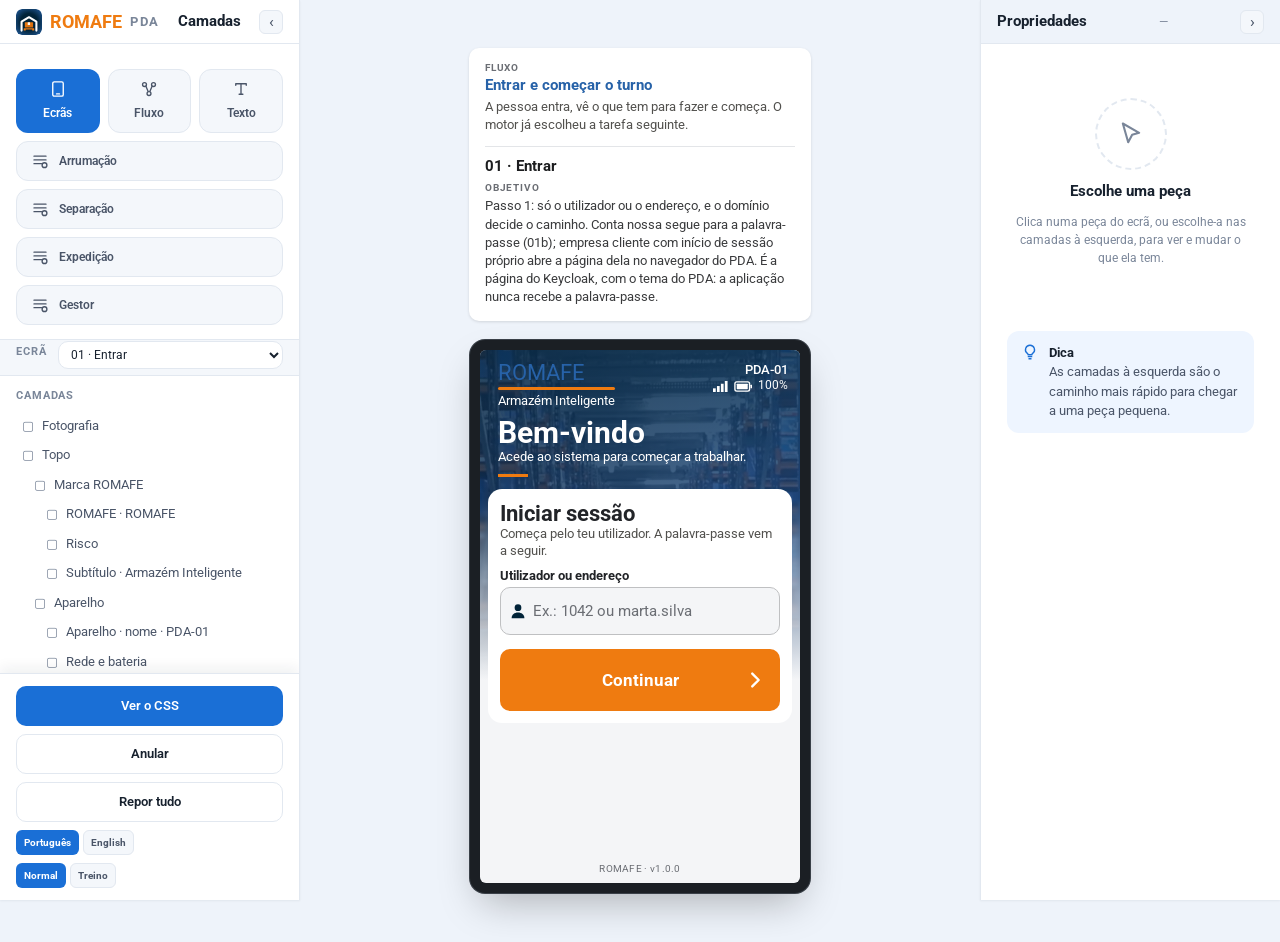
==== commit 61b868e6: "Entrar em dois passos: primeiro o utilizador, depois a palavra-passe O 01 pede só o utilizador ou o " ====
--- a/web/index.html
+++ b/web/index.html
@@ -52,12 +52,10 @@
      data-nota="A posição fica marcada como ocupada e o sistema propõe logo a seguinte.">A posição proposta está ocupada</p>
   <p data-funcao="arrumacao" data-ecras="a1 a6 a2"
      data-nota="Escreve-se o código. O sistema conta as leituras à mão.">A etiqueta do artigo não se lê</p>
-  <p data-funcao="arrumacao" data-ecras="a4 lb1 a7 a5"
-     data-nota="Escrever à mão deixou de ser um botão ao lado da leitura: é «Problema com a etiqueta?», e aí separam-se as duas coisas — escrever o código agora, ou mandar renovar a etiqueta. À terceira vez, o sistema aconselha-o sozinho.">A etiqueta da posição não se lê</p>
+  <p data-funcao="arrumacao" data-ecras="a4 a7 a5"
+     data-nota="Escrever à mão deixou de competir com a leitura: é um link discreto no fundo, não um botão ao lado dela. Ninguém pede etiqueta nova — o sistema conta as vezes que a posição é escrita à mão e aconselha o gestor sozinho (RF-92).">A etiqueta da posição não se lê</p>
   <p data-funcao="arrumacao" data-ecras="g2 f1 a8"
      data-nota="O gestor decide de onde está, se vir a fotografia. É sempre opcional: quem não a tira regista na mesma.">Juntar fotografia a um problema</p>
-  <p data-funcao="arrumacao" data-ecras="d3 z1 z2"
-     data-nota="Pausar não é largar: a tarefa continua desta pessoa e o motor não a dá a mais ninguém. Largar devolve-a ao motor.">Pausar em vez de largar</p>
   <p data-funcao="arrumacao" data-ecras="c1 c2 c3"
      data-nota="O pedido deixa de acabar em «avisado»: vê-se se ele já leu, se vem, e o que respondeu. Se não chegar, chama-se outra vez e o pedido sobe de urgência no ecrã dele.">Chamar o gestor e ver a resposta</p>
   <p data-funcao="arrumacao" data-ecras="a2 g2 a8"
@@ -98,7 +96,7 @@
      data-nota="O que está lá, sem largar a volta.">Consultar uma posição</p>
   <p data-funcao="separacao" data-ecras="s2 lr1 s4"
      data-nota="A leitura responde sozinha: verde e bip curto quando é a certa, e diz logo o que se lê a seguir. Não há botão pelo meio — quem lê não está a olhar para o ecrã.">A leitura corre bem</p>
-  <p data-funcao="separacao" data-ecras="s2 lr2 lb1"
+  <p data-funcao="separacao" data-ecras="s2 lr2 s6"
      data-nota="Vermelho, vibração e bip grave. Fica no ecrã até se ler outra vez, e diz onde se devia estar.">…e quando se lê a posição errada</p>
   <p data-funcao="separacao" data-ecras="p1 p2"
      data-nota="A mesma tarefa da arrumação; também calha à separação.">Levar a palete vazia</p>
@@ -201,12 +199,11 @@
   <p data-cu="CU-32" data-atores="" data-estado="fora" data-nota="Fora do PDA (30 set.): o gestor não cria utilizadores. As contas e os perfis vêm do Keycloak — ADR-0013 —, e o PDA só sabe quem entrou.">Criar e gerir utilizadores</p>
   <p data-cu="CU-33" data-atores="gestor" data-nota="Só o gestor, ou quem ele autorizar.">Ler e atribuir um código de barras</p>
   <p data-cu="CU-34" data-atores="gestor" data-nota="Não é para quem trabalha no armazém — arrumação, separação e expedição não o veem; só o gestor (22 set.).">Ver o que já se decidiu antes</p>
-  <p data-cu="CU-35" data-atores="todas motor" data-nota="Pede quem vê a etiqueta estragada, seja de que função for (30 set.): o botão está onde o problema aparece — nos ecrãs em que se escreve a posição ou o cais à mão, 17, 37 e 51 —, e não no menu, que isto não é coisa que se vá lá buscar. O sistema continua a aconselhar sozinho: conta as vezes que a posição é escrita à mão (RF-92) e o gestor vê o sinal.">Pedir uma etiqueta de posição</p>
+  <p data-cu="CU-35" data-atores="" data-estado="fora" data-nota="Fora do desenho a 1 de outubro de 2026: ninguém pede etiqueta nova pelo PDA. Era um botão nos ecrãs em que se escreve o código à mão — 17, 37 e 51 — e saiu de todos. O sistema continua a tratar disto sozinho: conta as leituras à mão de cada posição (RF-92) e, passado o limite, levanta a mão no relatório do gestor, que é quem manda imprimir.">Pedir uma etiqueta de posição</p>
   <p data-cu="CU-36" data-atores="arrumacao separacao gestor" data-nota="A arrumação na zona de máquina; a separação na zona de mão. O gestor também o faz, pelo 60 · Todas as operações (28 set.).">Levar a palete vazia ao parque</p>
   <p data-cu="CU-37" data-atores="gestor" data-nota="Saiu das operações da arrumação (22 set.). Falta decidir quem recebe; o gestor valida.">Receber uma devolução</p>
   <p data-cu="CU-38" data-atores="expedicao gestor" data-nota="O gestor também o faz, pelo 60 · Todas as operações (28 set.).">Levar uma guia preparada ao cais</p>
   <p data-cu="CU-39" data-atores="arrumacao separacao expedicao gestor motor" data-nota="Novo — não está no dossiê. A pessoa carrega em «Começar» e o motor entrega-lhe uma tarefa; ao acabar essa, entrega a seguinte. Ela não escolhe nem vê a fila (24 set.). O gestor também começa qualquer tarefa, pelo 60 · Todas as operações, e aí é ele que escolhe: o motor não lhe entrega nada, porque ele não tem fila própria (30 set.).">Começar as tarefas</p>
-  <p data-cu="CU-41" data-atores="todas motor" data-nota="Novo a 1 de outubro de 2026, da revisão de interface. Até aqui só havia continuar ou largar, e quem ia à casa de banho largava a guia — que voltava ao motor e ia parar a outra pessoa. Pausar guarda-a: continua desta pessoa, com o motivo escrito, e o motor não lhe dá outra enquanto estiver parada.">Pausar uma tarefa</p>
   <p data-cu="CU-40" data-atores="arrumacao gestor" data-nota="O sistema não sabe o que vem a caminho (23 set.): a arrumação pica a chegada no PDA e é daí que nasce a tarefa de receção. Só as paletes da SKF são picadas noutro PDA. O gestor também o regista, pelo 67 · Chegou um camião (28 set.).">Registar a chegada de uma encomenda</p>
 </template>
 
@@ -233,7 +230,6 @@
   <p data-fluxo="Quando falta a ligação">O PDA trabalha ligado à Rolgest. Sem ligação diz que parou, e mostra o que ficou gravado.</p>
   <p data-fluxo="Comunicar um problema">Qualquer função comunica o que a impede de seguir: fica registado com quem o disse e a que horas, e o gestor é avisado.</p>
   <p data-fluxo="A resposta à leitura">A leitura é a coisa que mais vezes se faz no turno, e quem a faz raramente está a olhar para o ecrã. A resposta ocupa o ecrã todo, tem cor, som e vibração, e diz logo o que vem a seguir.</p>
-  <p data-fluxo="Pausar a tarefa">Parar sem devolver. A tarefa continua de quem a tem, o motor não lhe dá outra, e o gestor vê a pausa e o motivo. Ao fim de meia hora recebe um sinal.</p>
   <p data-fluxo="Chamar o gestor">Quem tem uma dúvida chama o gestor sem largar a tarefa. Ele vê onde a pessoa está e o que tem em mãos, e pode vir, responder pelo PDA ou fazer ele a tarefa.</p>
 </template>
 
@@ -241,7 +237,7 @@
 
 <!-- ================= 1 · ENTRAR E COMEÇAR O TURNO ================= -->
 
-<div class="ecra" data-ecra="e1" data-objetivo="Identificar quem está a usar o PDA, com utilizador e palavra-passe." data-funcao="todas" data-fluxo="Entrar e começar o turno" data-nome="01 · Entrar" data-refs="CU-01 · RF-01 · RF-03">
+<div class="ecra" data-ecra="e1" data-objetivo="Passo 1: só o utilizador ou o endereço, e o domínio decide o caminho. Conta nossa segue para a palavra-passe (01b); empresa cliente com início de sessão próprio abre a página dela no navegador do PDA. É a página do Keycloak, com o tema do PDA: a aplicação nunca recebe a palavra-passe." data-funcao="todas" data-fluxo="Entrar e começar o turno" data-nome="01 · Entrar" data-refs="CU-01 · RF-01 · RF-03">
 <div class="pda entrar">
   <div class="entrar__foto" role="img" aria-label="Corredor do armazém da Romafe"></div>
 
@@ -269,21 +265,66 @@
 
   <form class="sessao" onsubmit="return false">
     <h2 class="sessao__titulo">Iniciar sessão</h2>
-    <p class="sessao__sub">Utiliza o teu utilizador e palavra-passe.</p>
+    <p class="sessao__sub">Começa pelo teu utilizador. A palavra-passe vem a seguir.</p>
 
     <div class="entrada-texto">
-      <label class="entrada-texto__rotulo" for="e1-utilizador">Utilizador</label>
+      <label class="entrada-texto__rotulo" for="e1-utilizador">Utilizador ou endereço</label>
       <div class="entrada-texto__caixa">
         <svg class="entrada-texto__icone" viewBox="0 0 24 24" aria-hidden="true"><circle cx="12" cy="7.5" r="4.5" fill="currentColor"/><path d="M3.5 21.5c0-4.7 3.8-7.5 8.5-7.5s8.5 2.8 8.5 7.5Z" fill="currentColor"/></svg>
         <input class="entrada-texto__campo" id="e1-utilizador" type="text" autocomplete="username" placeholder="Ex.: 1042 ou marta.silva">
       </div>
     </div>
 
+    <button type="submit" class="btn btn--acao sessao__entrar" data-ir="e1b">
+      Continuar
+      <svg class="sessao__seta" viewBox="0 0 24 24" aria-hidden="true"><path d="m9 5 7 7-7 7" fill="none" stroke="currentColor" stroke-width="2.6" stroke-linecap="round" stroke-linejoin="round"/></svg>
+    </button>
+  </form>
+
+  <p class="versao">ROMAFE · v1.0.0</p>
+</div>
+</div>
+
+<div class="ecra" data-ecra="e1b" data-objetivo="Passo 2, conta nossa: a palavra-passe valida no Keycloak. O utilizador fica à vista com «mudar», para quem pega no PDA a meio do turno ver logo se é o seu nome. A recusa é sempre a mesma, esteja o utilizador errado ou a palavra-passe." data-funcao="todas" data-fluxo="Entrar e começar o turno" data-nome="01b · A palavra-passe" data-refs="CU-01 · RF-01 · RF-03" hidden>
+<div class="pda entrar">
+  <div class="entrar__foto" role="img" aria-label="Corredor do armazém da Romafe"></div>
+
+  <header class="entrar__topo">
+    <div class="lockup lockup--invertido">
+      <p class="lockup__nome">ROMAFE</p>
+      <span class="lockup__risco" aria-hidden="true"></span>
+      <p class="lockup__sub">Armazém Inteligente</p>
+    </div>
+    <div class="aparelho">
+      <p class="aparelho__nome">PDA-01</p>
+      <p class="aparelho__estado">
+        <svg viewBox="0 0 16 12" aria-label="Rede boa"><rect x="0" y="8" width="3" height="4" fill="currentColor"/><rect x="4.3" y="5.5" width="3" height="6.5" fill="currentColor"/><rect x="8.6" y="3" width="3" height="9" fill="currentColor"/><rect x="12.9" y="0" width="3" height="12" fill="currentColor"/></svg>
+        <svg viewBox="0 0 20 12" aria-hidden="true"><rect x="1" y="1" width="16" height="10" rx="2" fill="none" stroke="currentColor" stroke-width="1.5"/><rect x="3" y="3" width="12" height="6" rx=".5" fill="currentColor"/><rect x="18" y="4" width="2" height="4" rx=".5" fill="currentColor"/></svg>
+        100%
+      </p>
+    </div>
+  </header>
+
+  <div class="entrar__boas-vindas">
+    <h1 class="entrar__titulo">Bem-vindo</h1>
+    <p class="entrar__lema">Acede ao sistema para começar a trabalhar.</p>
+    <span class="entrar__risco" aria-hidden="true"></span>
+  </div>
+
+  <form class="sessao" onsubmit="return false">
+    <h2 class="sessao__titulo">Iniciar sessão</h2>
+    <p class="sessao__sub">Escreve a tua palavra-passe.</p>
+
+    <p class="sessao__quem">
+      <span class="sessao__nome">marta.silva</span>
+      <a class="sessao__mudar" href="#" data-ir="e1">mudar</a>
+    </p>
+
     <div class="entrada-texto">
-      <label class="entrada-texto__rotulo" for="e1-palavra-passe">Palavra-passe</label>
+      <label class="entrada-texto__rotulo" for="e1b-palavra-passe">Palavra-passe</label>
       <div class="entrada-texto__caixa">
         <svg class="entrada-texto__icone" viewBox="0 0 24 24" aria-hidden="true"><path d="M7 10V7.5a5 5 0 0 1 10 0V10" fill="none" stroke="currentColor" stroke-width="2.4"/><rect x="4" y="10" width="16" height="12" rx="2.5" fill="currentColor"/><circle cx="12" cy="15.3" r="1.7" fill="#fff"/><rect x="11.1" y="15.5" width="1.8" height="3.4" rx=".9" fill="#fff"/></svg>
-        <input class="entrada-texto__campo" id="e1-palavra-passe" type="password" autocomplete="current-password" placeholder="Introduz a tua palavra-passe">
+        <input class="entrada-texto__campo" id="e1b-palavra-passe" type="password" autocomplete="current-password" placeholder="Introduz a tua palavra-passe">
         <button type="button" class="entrada-texto__ver" aria-label="Mostrar a palavra-passe">
           <svg viewBox="0 0 24 24" aria-hidden="true"><path d="M2 12s3.6-6.5 10-6.5S22 12 22 12s-3.6 6.5-10 6.5S2 12 2 12Z" fill="none" stroke="currentColor" stroke-width="2"/><circle cx="12" cy="12" r="3" fill="none" stroke="currentColor" stroke-width="2"/><path d="M4 20 20 4" stroke="currentColor" stroke-width="2.2" stroke-linecap="round"/></svg>
         </button>
@@ -560,8 +601,7 @@
     <div class="destino">
     <div class="proposta"><span class="txt-corpo">Vai a</span><span class="selo selo--acento">Proposta 1 de 3</span></div>
     <div class="posicao"><p class="posicao__humana">Z30 · C03 · P01</p><p class="posicao__codigo">Código 60300301</p></div>
-    <button type="button" class="porque-botao so-normal"><svg class="porque-botao__icone" viewBox="0 0 24 24" aria-hidden="true"><circle cx="12" cy="12" r="11" fill="currentColor"/><path d="M12 10.5v7" stroke="#fff" stroke-width="2.4" stroke-linecap="round"/><circle cx="12" cy="7" r="1.5" fill="#fff"/></svg>Porquê esta posição?</button>
-    <div class="cartao cartao--acento cartao--info so-treino">
+    <div class="cartao cartao--acento cartao--info">
       <svg class="cartao__icone" viewBox="0 0 24 24" aria-hidden="true"><circle cx="12" cy="12" r="11" fill="currentColor"/><path d="M12 10.5v7" stroke="#fff" stroke-width="2.4" stroke-linecap="round"/><circle cx="12" cy="7" r="1.5" fill="#fff"/></svg>
       <span class="rotulo rotulo--acento">Porquê aqui</span>
       <span class="porque-aqui">Sai muito — 34 por dia — e fica a 8 m do cais. É pesado para ir mais alto.</span>
@@ -590,8 +630,7 @@
     <div class="alerta alerta--aviso"><svg class="alerta__icone" viewBox="0 0 24 24" aria-hidden="true"><path d="M10.3 3.2a2 2 0 0 1 3.4 0l8.4 15a2 2 0 0 1-1.7 3H3.6a2 2 0 0 1-1.7-3Z" fill="currentColor"/><path d="M12 9v5" stroke="#fff" stroke-width="2.4" stroke-linecap="round"/><circle cx="12" cy="17.3" r="1.4" fill="#fff"/></svg><b class="alerta__titulo">60300301 ficou registada como ocupada</b><span class="alerta__texto">O gestor vai ver porque é que o sistema a julgava livre.</span></div>
     <div class="proposta"><span class="txt-corpo">Vai a</span><span class="selo selo--acento">Proposta 2 de 3</span></div>
     <div class="posicao"><p class="posicao__humana">Z30 · C04 · P01</p><p class="posicao__codigo">Código 60300401</p></div>
-    <button type="button" class="porque-botao so-normal"><svg class="porque-botao__icone" viewBox="0 0 24 24" aria-hidden="true"><circle cx="12" cy="12" r="11" fill="currentColor"/><path d="M12 10.5v7" stroke="#fff" stroke-width="2.4" stroke-linecap="round"/><circle cx="12" cy="7" r="1.5" fill="#fff"/></svg>Porquê esta posição?</button>
-    <div class="cartao cartao--acento cartao--info so-treino">
+    <div class="cartao cartao--acento cartao--info">
       <svg class="cartao__icone" viewBox="0 0 24 24" aria-hidden="true"><circle cx="12" cy="12" r="11" fill="currentColor"/><path d="M12 10.5v7" stroke="#fff" stroke-width="2.4" stroke-linecap="round"/><circle cx="12" cy="7" r="1.5" fill="#fff"/></svg>
       <span class="rotulo rotulo--acento">Porquê aqui</span>
       <span class="porque-aqui">É a seguinte mais perto do cais que aguenta o peso.</span>
@@ -621,7 +660,7 @@
     <div class="leitor" data-ir="a5"><svg class="leitor__icone" viewBox="0 0 24 24" aria-hidden="true"><path d="M3 8V4.5A1.5 1.5 0 0 1 4.5 3H8M16 3h3.5A1.5 1.5 0 0 1 21 4.5V8M21 16v3.5a1.5 1.5 0 0 1-1.5 1.5H16M8 21H4.5A1.5 1.5 0 0 1 3 19.5V16" fill="none" stroke="currentColor" stroke-width="2" stroke-linecap="round"/><path d="M7 7.5v9M10 7.5v9M13 7.5v9M16.5 7.5v9" stroke="currentColor" stroke-width="2"/></svg><span class="leitor__traco" aria-hidden="true"></span>O sistema confirma de novo, ao ler, que a posição ainda serve</div>
   </div>
   <div class="rodape">
-    <button type="button" class="discreto" data-ir="lb1">Problema com a etiqueta?</button>
+    <button type="button" class="discreto" data-ir="a7">Não consigo ler — escrever</button>
   </div>
 </div>
 </div>
@@ -720,7 +759,6 @@
   </div>
   <div class="rodape">
     <button type="button" class="btn btn--acao" data-ir="a5"><svg class="btn__icone" viewBox="0 0 24 24" aria-hidden="true"><path d="m4.5 12.5 5 5 10-11" fill="none" stroke="currentColor" stroke-width="2.4" stroke-linecap="round" stroke-linejoin="round"/></svg>Confirmar</button>
-    <button type="button" class="btn btn--secundario" data-ir="a8"><svg class="btn__icone" viewBox="0 0 24 24" aria-hidden="true"><path d="M3.5 6.5h17v11h-17Z" fill="none" stroke="currentColor" stroke-width="2.2" stroke-linejoin="round"/><path class="tinta-acao" d="M6.5 9.5h8v2h-8ZM6.5 13h5v2h-5Z"/></svg>Pedir etiqueta nova</button>
   </div>
 </div>
 </div>
@@ -781,9 +819,7 @@
   <div class="corpo">
     <div class="proposta"><span class="txt-corpo">Leva a</span></div>
     <div class="posicao"><p class="posicao__humana">Z30 · C04 · P01</p><p class="posicao__codigo">Código 60300401</p></div>
-    <p class="txt-sec">Zona 30 · Coluna 04 · Prateleira 01</p>
-    <button type="button" class="porque-botao so-normal"><svg class="porque-botao__icone" viewBox="0 0 24 24" aria-hidden="true"><circle cx="12" cy="12" r="11" fill="currentColor"/><path d="M12 10.5v7" stroke="#fff" stroke-width="2.4" stroke-linecap="round"/><circle cx="12" cy="7" r="1.5" fill="#fff"/></svg>Porquê esta posição?</button>
-    <div class="cartao cartao--acento cartao--info so-treino">
+    <div class="cartao cartao--acento cartao--info">
       <svg class="cartao__icone" viewBox="0 0 24 24" aria-hidden="true"><circle cx="12" cy="12" r="11" fill="currentColor"/><path d="M12 10.5v7" stroke="#fff" stroke-width="2.4" stroke-linecap="round"/><circle cx="12" cy="7" r="1.5" fill="#fff"/></svg>
       <span class="rotulo rotulo--acento">Porquê aqui</span>
       <span class="porque-aqui">Já tem o mesmo artigo — junta-se ao que lá está.</span>
@@ -946,7 +982,6 @@
   <div class="corpo">
     <div class="leitor"><svg class="leitor__icone" viewBox="0 0 24 24" aria-hidden="true"><path d="M3 8V4.5A1.5 1.5 0 0 1 4.5 3H8M16 3h3.5A1.5 1.5 0 0 1 21 4.5V8M21 16v3.5a1.5 1.5 0 0 1-1.5 1.5H16M8 21H4.5A1.5 1.5 0 0 1 3 19.5V16" fill="none" stroke="currentColor" stroke-width="2" stroke-linecap="round"/><path d="M7 7.5v9M10 7.5v9M13 7.5v9M16.5 7.5v9" stroke="currentColor" stroke-width="2"/></svg><span class="leitor__traco" aria-hidden="true"></span>Lê a posição</div>
     <div class="posicao posicao--menor"><p class="posicao__humana">Z30 · C04 · P01</p><p class="posicao__codigo">Código 60300401</p></div>
-    <p class="txt-sec">Zona 30 · Coluna 04 · Prateleira 01</p>
     <div class="cartao">
       <div class="linha">Artigo<span class="linha__valor">Óleo 5W30 · 5 L</span></div>
       <div class="linha">Quantidade<span class="linha__valor">40 un.</span></div>
@@ -1098,7 +1133,7 @@
   </div>
   <div class="rodape">
     <div class="par"><button type="button" class="btn btn--secundario" data-ir="s3"><svg class="btn__icone" viewBox="0 0 24 24" aria-hidden="true"><circle cx="12" cy="12" r="9" fill="none" stroke="currentColor" stroke-width="2.4" stroke-linecap="round" stroke-linejoin="round"/><path d="M8 12h8" fill="none" stroke="currentColor" stroke-width="2.4" stroke-linecap="round" stroke-linejoin="round"/></svg>Falta quantidade</button><button type="button" class="btn" data-ir="s5"><svg class="btn__icone" viewBox="0 0 24 24" aria-hidden="true"><path d="M12 3.5 2.5 20h19Z" fill="none" stroke="currentColor" stroke-width="2.4" stroke-linecap="round" stroke-linejoin="round"/><path d="M12 10v4.5" fill="none" stroke="currentColor" stroke-width="2.4" stroke-linecap="round" stroke-linejoin="round"/><circle cx="12" cy="17.2" r="1.2" fill="currentColor"/></svg>Outro problema</button></div>
-    <button type="button" class="discreto" data-ir="lb1">Problema com a etiqueta?</button>
+    <button type="button" class="discreto" data-ir="s6">Não consigo ler — escrever</button>
     </div>
 </div>
 </div>
@@ -1208,7 +1243,6 @@
   </div>
   <div class="rodape">
     <button type="button" class="btn btn--acao" data-ir="s4"><svg class="btn__icone" viewBox="0 0 24 24" aria-hidden="true"><path d="m4.5 12.5 5 5 10-11" fill="none" stroke="currentColor" stroke-width="2.4" stroke-linecap="round" stroke-linejoin="round"/></svg>Confirmar</button>
-    <button type="button" class="btn btn--secundario" data-ir="a8"><svg class="btn__icone" viewBox="0 0 24 24" aria-hidden="true"><path d="M3.5 6.5h17v11h-17Z" fill="none" stroke="currentColor" stroke-width="2.2" stroke-linejoin="round"/><path class="tinta-acao" d="M6.5 9.5h8v2h-8ZM6.5 13h5v2h-5Z"/></svg>Pedir etiqueta nova</button>
   </div>
 </div>
 </div>
@@ -1232,7 +1266,7 @@
   </div>
   <div class="rodape">
     <button type="button" class="btn btn--acao" data-ir="s2"><svg class="btn__icone" viewBox="0 0 24 24" aria-hidden="true"><path d="M4 12h15m-6-6.5 6.5 6.5-6.5 6.5" fill="none" stroke="currentColor" stroke-width="2.4" stroke-linecap="round" stroke-linejoin="round"/></svg>Continuar a guia</button>
-    <div class="par"><button type="button" class="btn btn--secundario" data-ir="z1"><svg class="btn__icone" viewBox="0 0 24 24" aria-hidden="true"><rect x="6" y="4" width="4" height="16" rx="1.4" fill="currentColor"/><rect x="14" y="4" width="4" height="16" rx="1.4" fill="currentColor"/></svg>Pausar</button><button type="button" class="btn" data-ir="e1"><svg class="btn__icone" viewBox="0 0 24 24" aria-hidden="true"><circle cx="12" cy="12" r="9" fill="none" stroke="currentColor" stroke-width="2.4" stroke-linecap="round" stroke-linejoin="round"/><path d="m9 9 6 6m0-6-6 6" fill="none" stroke="currentColor" stroke-width="2.4" stroke-linecap="round" stroke-linejoin="round"/></svg>Sair mesmo</button></div>
+    <button type="button" class="btn btn--secundario" data-ir="e1"><svg class="btn__icone" viewBox="0 0 24 24" aria-hidden="true"><circle cx="12" cy="12" r="9" fill="none" stroke="currentColor" stroke-width="2.4" stroke-linecap="round" stroke-linejoin="round"/><path d="m9 9 6 6m0-6-6 6" fill="none" stroke="currentColor" stroke-width="2.4" stroke-linecap="round" stroke-linejoin="round"/></svg>Sair mesmo</button>
   </div>
 </div>
 </div>
@@ -1291,7 +1325,6 @@
   <div class="corpo">
     <div class="leitor"><svg class="leitor__icone" viewBox="0 0 24 24" aria-hidden="true"><path d="M3 8V4.5A1.5 1.5 0 0 1 4.5 3H8M16 3h3.5A1.5 1.5 0 0 1 21 4.5V8M21 16v3.5a1.5 1.5 0 0 1-1.5 1.5H16M8 21H4.5A1.5 1.5 0 0 1 3 19.5V16" fill="none" stroke="currentColor" stroke-width="2" stroke-linecap="round"/><path d="M7 7.5v9M10 7.5v9M13 7.5v9M16.5 7.5v9" stroke="currentColor" stroke-width="2"/></svg><span class="leitor__traco" aria-hidden="true"></span>Lê a posição</div>
     <div class="posicao posicao--menor"><p class="posicao__humana">Z20 · C02 · P01</p><p class="posicao__codigo">Código 60200201</p></div>
-    <p class="txt-sec">Zona 20 · Coluna 02 · Prateleira 01</p>
     <div class="cartao">
       <div class="linha">Artigo<span class="linha__valor">Filtro de óleo W712</span></div>
       <div class="linha">Quantidade<span class="linha__valor">24 un.</span></div>
@@ -1590,7 +1623,6 @@
   </div>
   <div class="rodape">
     <button type="button" class="btn btn--acao" data-ir="x4"><svg class="btn__icone" viewBox="0 0 24 24" aria-hidden="true"><path d="m4.5 12.5 5 5 10-11" fill="none" stroke="currentColor" stroke-width="2.4" stroke-linecap="round" stroke-linejoin="round"/></svg>Confirmar</button>
-    <button type="button" class="btn btn--secundario" data-ir="a8"><svg class="btn__icone" viewBox="0 0 24 24" aria-hidden="true"><path d="M3.5 6.5h17v11h-17Z" fill="none" stroke="currentColor" stroke-width="2.2" stroke-linejoin="round"/><path class="tinta-acao" d="M6.5 9.5h8v2h-8ZM6.5 13h5v2h-5Z"/></svg>Pedir etiqueta nova</button>
   </div>
 </div>
 </div>
@@ -1614,7 +1646,7 @@
   </div>
   <div class="rodape">
     <button type="button" class="btn btn--acao" data-ir="x4"><svg class="btn__icone" viewBox="0 0 24 24" aria-hidden="true"><path d="M4 12h15m-6-6.5 6.5 6.5-6.5 6.5" fill="none" stroke="currentColor" stroke-width="2.4" stroke-linecap="round" stroke-linejoin="round"/></svg>Continuar a carregar</button>
-    <div class="par"><button type="button" class="btn btn--secundario" data-ir="z1"><svg class="btn__icone" viewBox="0 0 24 24" aria-hidden="true"><rect x="6" y="4" width="4" height="16" rx="1.4" fill="currentColor"/><rect x="14" y="4" width="4" height="16" rx="1.4" fill="currentColor"/></svg>Pausar</button><button type="button" class="btn" data-ir="e1"><svg class="btn__icone" viewBox="0 0 24 24" aria-hidden="true"><circle cx="12" cy="12" r="9" fill="none" stroke="currentColor" stroke-width="2.4" stroke-linecap="round" stroke-linejoin="round"/><path d="m9 9 6 6m0-6-6 6" fill="none" stroke="currentColor" stroke-width="2.4" stroke-linecap="round" stroke-linejoin="round"/></svg>Sair mesmo</button></div>
+    <button type="button" class="btn btn--secundario" data-ir="e1"><svg class="btn__icone" viewBox="0 0 24 24" aria-hidden="true"><circle cx="12" cy="12" r="9" fill="none" stroke="currentColor" stroke-width="2.4" stroke-linecap="round" stroke-linejoin="round"/><path d="m9 9 6 6m0-6-6 6" fill="none" stroke="currentColor" stroke-width="2.4" stroke-linecap="round" stroke-linejoin="round"/></svg>Sair mesmo</button>
   </div>
 </div>
 </div>
@@ -2108,7 +2140,7 @@
   </div>
   <div class="rodape">
     <button type="button" class="btn btn--acao" data-ir="a1"><svg class="btn__icone" viewBox="0 0 24 24" aria-hidden="true"><path d="M4 12h15m-6-6.5 6.5 6.5-6.5 6.5" fill="none" stroke="currentColor" stroke-width="2.4" stroke-linecap="round" stroke-linejoin="round"/></svg>Continuar a guia</button>
-    <div class="par"><button type="button" class="btn btn--secundario" data-ir="z1"><svg class="btn__icone" viewBox="0 0 24 24" aria-hidden="true"><rect x="6" y="4" width="4" height="16" rx="1.4" fill="currentColor"/><rect x="14" y="4" width="4" height="16" rx="1.4" fill="currentColor"/></svg>Pausar</button><button type="button" class="btn" data-ir="e1"><svg class="btn__icone" viewBox="0 0 24 24" aria-hidden="true"><circle cx="12" cy="12" r="9" fill="none" stroke="currentColor" stroke-width="2.4" stroke-linecap="round" stroke-linejoin="round"/><path d="m9 9 6 6m0-6-6 6" fill="none" stroke="currentColor" stroke-width="2.4" stroke-linecap="round" stroke-linejoin="round"/></svg>Sair mesmo</button></div>
+    <button type="button" class="btn btn--secundario" data-ir="e1"><svg class="btn__icone" viewBox="0 0 24 24" aria-hidden="true"><circle cx="12" cy="12" r="9" fill="none" stroke="currentColor" stroke-width="2.4" stroke-linecap="round" stroke-linejoin="round"/><path d="m9 9 6 6m0-6-6 6" fill="none" stroke="currentColor" stroke-width="2.4" stroke-linecap="round" stroke-linejoin="round"/></svg>Sair mesmo</button>
   </div>
 </div>
 </div>
@@ -2303,31 +2335,11 @@
   </div>
   <div class="rodape">
     <button type="button" class="btn btn--acao" data-ir="s2"><svg class="btn__icone" viewBox="0 0 24 24" aria-hidden="true"><path d="M3 8V4.5A1.5 1.5 0 0 1 4.5 3H8M16 3h3.5A1.5 1.5 0 0 1 21 4.5V8M21 16v3.5a1.5 1.5 0 0 1-1.5 1.5H16M8 21H4.5A1.5 1.5 0 0 1 3 19.5V16" fill="none" stroke="currentColor" stroke-width="2" stroke-linecap="round"/><path d="M7 7.5v9M10 7.5v9M13 7.5v9M16.5 7.5v9" stroke="currentColor" stroke-width="2"/></svg>Ler outra vez</button>
-    <button type="button" class="discreto" data-ir="lb1">Problema com a etiqueta?</button>
-  </div>
-</div>
-</div>
-
-<div class="ecra" data-ecra="lb1" data-objetivo="Separar as duas coisas que se fazem a uma etiqueta que não se lê: escrever o código agora, e mandar renová-la." data-funcao="todas" data-fluxo="Comunicar um problema" data-nome="74 · Problema com a etiqueta?" data-refs="CU-02 · CU-35 · RF-92" hidden>
-<div class="pda">
-  <div class="faixa"><button type="button" class="faixa__voltar" data-ir="a4" data-sem-seta aria-label="Voltar"><svg viewBox="0 0 24 24" aria-hidden="true"><path d="m15 5-7 7 7 7" fill="none" stroke="currentColor" stroke-width="2.6" stroke-linecap="round" stroke-linejoin="round"/></svg></button><span class="faixa__divisor" aria-hidden="true"></span><span class="faixa__perfil">Arrumação</span><span class="faixa__nome">Marta Silva</span><span class="faixa__rede"><span class="faixa__ponto" aria-hidden="true"></span>ligado</span><button type="button" class="faixa__chamar" data-ir="c1" data-sem-seta aria-label="Chamar o gestor"><svg viewBox="0 0 24 24" aria-hidden="true"><path d="M6.5 3.5h11a2 2 0 0 1 2 2v9a2 2 0 0 1-2 2H12l-4.5 4v-4H6.5a2 2 0 0 1-2-2v-9a2 2 0 0 1 2-2Z" fill="none" stroke="currentColor" stroke-width="2" stroke-linejoin="round"/><circle class="tinta-acao" cx="8" cy="10" r="1.6"/><circle class="tinta-acao" cx="12" cy="10" r="1.6"/><circle class="tinta-acao" cx="16" cy="10" r="1.6"/></svg></button></div>
-  <div class="passos">
-    <div class="passos__linha"><span class="passos__titulo">GA-4471 · palete 1 de 3</span><span class="passos__conta">Passo 3 de 4</span></div>
-    <div class="passos__barra"><i class="passos__traco passos__traco--feito"></i><i class="passos__traco passos__traco--feito"></i><i class="passos__traco passos__traco--feito"></i><i class="passos__traco"></i></div>
-  </div>
-  <div class="corpo">
-    <p class="codigo por-baixo">60300401</p>
-    <div class="folha">
-      <div class="folha__caixa">
-        <h1 class="txt-lead">Problema com a etiqueta?</h1>
-        <button type="button" class="folha__opcao" data-ir="a7">Escrever o código</button>
-        <button type="button" class="folha__opcao" data-ir="a8">Etiqueta danificada — pedir nova</button>
-        <p class="txt-legenda">Escrever conta como leitura à mão. À terceira vez na mesma posição, o sistema aconselha o gestor a renovar a etiqueta sem ninguém a pedir.</p>
-      </div>
-    </div>
-  </div>
-</div>
-</div>
+    <button type="button" class="discreto" data-ir="s6">Não consigo ler — escrever</button>
+  </div>
+</div>
+</div>
+
 
 <div class="ecra" data-ecra="f1" data-objetivo="Deixar o gestor ver o que se passou sem ir ao sítio. A fotografia é sempre opcional." data-funcao="todas" data-fluxo="Comunicar um problema" data-nome="75 · Juntar fotografia" data-refs="CU-22 · RF-83" hidden>
 <div class="pda">
@@ -2372,55 +2384,7 @@
 </div>
 </div>
 
-<!-- ================= PAUSAR (não é largar) ================= -->
-
-<div class="ecra" data-ecra="z1" data-objetivo="Parar a tarefa sem a devolver ao motor, e dizer porquê." data-funcao="todas" data-fluxo="Pausar a tarefa" data-nome="77 · Pausar a tarefa" data-refs="CU-12 · CU-39 · RF-20" hidden>
-<div class="pda">
-  <div class="faixa"><button type="button" class="faixa__voltar" data-ir="a2" data-sem-seta aria-label="Voltar"><svg viewBox="0 0 24 24" aria-hidden="true"><path d="m15 5-7 7 7 7" fill="none" stroke="currentColor" stroke-width="2.6" stroke-linecap="round" stroke-linejoin="round"/></svg></button><span class="faixa__divisor" aria-hidden="true"></span><span class="faixa__perfil">Arrumação</span><span class="faixa__nome">Marta Silva</span><span class="faixa__rede"><span class="faixa__ponto" aria-hidden="true"></span>ligado</span><button type="button" class="faixa__chamar" data-ir="c1" data-sem-seta aria-label="Chamar o gestor"><svg viewBox="0 0 24 24" aria-hidden="true"><path d="M6.5 3.5h11a2 2 0 0 1 2 2v9a2 2 0 0 1-2 2H12l-4.5 4v-4H6.5a2 2 0 0 1-2-2v-9a2 2 0 0 1 2-2Z" fill="none" stroke="currentColor" stroke-width="2" stroke-linejoin="round"/><circle class="tinta-acao" cx="8" cy="10" r="1.6"/><circle class="tinta-acao" cx="12" cy="10" r="1.6"/><circle class="tinta-acao" cx="16" cy="10" r="1.6"/></svg></button></div>
-  <div class="passos">
-    <div class="passos__linha"><span class="passos__titulo">GA-4471 · palete 1 de 3</span><span class="passos__conta">Passo 2 de 4</span></div>
-    <div class="passos__barra"><i class="passos__traco passos__traco--feito"></i><i class="passos__traco passos__traco--feito"></i><i class="passos__traco"></i><i class="passos__traco"></i></div>
-  </div>
-  <div class="corpo">
-    <p class="codigo por-baixo">60300301</p>
-    <div class="folha">
-      <div class="folha__caixa">
-        <h1 class="txt-lead">Pausar — porquê?</h1>
-        <button type="button" class="folha__opcao" data-ir="z2">Pausa</button>
-        <button type="button" class="folha__opcao" data-ir="z2">Empilhador ou equipamento</button>
-        <button type="button" class="folha__opcao" data-ir="z2">À espera do gestor</button>
-        <button type="button" class="folha__opcao" data-ir="z2">Corredor bloqueado</button>
-        <button type="button" class="folha__opcao" data-ir="z2">Outra operação urgente</button>
-        <p class="txt-legenda">Pausar não é largar: a tarefa continua tua e o motor não a dá a mais ninguém nem te dá outra. Largar devolve-a — é o 66.</p>
-      </div>
-    </div>
-  </div>
-</div>
-</div>
-
-<div class="ecra" data-ecra="z2" data-objetivo="Mostrar que a tarefa está parada e continua desta pessoa, e pô-la a andar outra vez com um toque." data-funcao="todas" data-fluxo="Pausar a tarefa" data-nome="78 · Tarefa em pausa" data-refs="CU-12 · CU-39 · RF-20" hidden>
-<div class="pda">
-  <div class="faixa"><button type="button" class="faixa__voltar" data-ir="z1" data-sem-seta aria-label="Voltar"><svg viewBox="0 0 24 24" aria-hidden="true"><path d="m15 5-7 7 7 7" fill="none" stroke="currentColor" stroke-width="2.6" stroke-linecap="round" stroke-linejoin="round"/></svg></button><span class="faixa__divisor" aria-hidden="true"></span><span class="faixa__perfil">Arrumação</span><span class="faixa__nome">Marta Silva</span><span class="faixa__rede"><span class="faixa__ponto" aria-hidden="true"></span>ligado</span><button type="button" class="faixa__chamar" data-ir="c1" data-sem-seta aria-label="Chamar o gestor"><svg viewBox="0 0 24 24" aria-hidden="true"><path d="M6.5 3.5h11a2 2 0 0 1 2 2v9a2 2 0 0 1-2 2H12l-4.5 4v-4H6.5a2 2 0 0 1-2-2v-9a2 2 0 0 1 2-2Z" fill="none" stroke="currentColor" stroke-width="2" stroke-linejoin="round"/><circle class="tinta-acao" cx="8" cy="10" r="1.6"/><circle class="tinta-acao" cx="12" cy="10" r="1.6"/><circle class="tinta-acao" cx="16" cy="10" r="1.6"/></svg></button></div>
-  <div class="pausa">
-    <svg class="pausa__marca" viewBox="0 0 24 24" aria-hidden="true"><circle cx="12" cy="12" r="11" fill="none" stroke="currentColor" stroke-width="1.8"/><rect x="8.5" y="7.5" width="2.8" height="9" rx="1.2" fill="currentColor"/><rect x="12.7" y="7.5" width="2.8" height="9" rx="1.2" fill="currentColor"/></svg>
-    <p class="pausa__titulo">GA-4471 em pausa</p>
-    <p class="pausa__relogio">00:06:12</p>
-    <p class="txt-corpo">Corredor bloqueado · desde as 10h18</p>
-  </div>
-  <div class="corpo">
-    <div class="cartao">
-      <div class="linha">A tarefa<span class="linha__valor linha__valor--forte">continua tua</span></div>
-      <div class="linha">O motor<span class="linha__valor">não te dá outra</span></div>
-      <div class="linha">O gestor<span class="linha__valor">vê a pausa e o motivo</span></div>
-    </div>
-    <p class="txt-legenda">Ao fim de meia hora o gestor recebe um sinal, para a palete não ficar esquecida no corredor até ao fim do turno.</p>
-  </div>
-  <div class="rodape">
-    <button type="button" class="btn btn--acao" data-ir="a2"><svg class="btn__icone" viewBox="0 0 24 24" aria-hidden="true"><path d="M7 4.5v15l12-7.5Z" fill="currentColor"/></svg>Retomar</button>
-    <button type="button" class="btn btn--secundario" data-ir="d3">Largar a guia e sair</button>
-  </div>
-</div>
-</div>
+
 
 <div class="ecra" data-ecra="d4" data-objetivo="Obrigar a dizer porque é que a saída fecha sem tudo lá dentro, e deixar isso registado com o nome de quem decidiu." data-funcao="expedicao" data-fluxo="Da prateleira ao camião" data-nome="79 · Fechar incompleta: porquê?" data-refs="CU-14 · CU-15 · RF-122" hidden>
 <div class="pda">
--- a/web/assets/css/base.css
+++ b/web/assets/css/base.css
@@ -457,14 +457,6 @@
 :root[data-modo="normal"] .nota,
 :root[data-modo="normal"] .cabeca-fila__sub { display: none; }
 
-/* o ⓘ que recolhe uma explicação: toca-se para a abrir */
-.porque-botao {
-  display: flex; align-items: center; gap: var(--e-sm); width: 100%;
-  min-height: var(--alvo); padding: 0 var(--e-md);
-  border: 0; border-radius: var(--r-md); background: transparent;
-  color: var(--c-acento); font: 700 var(--t-small) var(--f-base); text-align: left;
-}
-.porque-botao__icone { width: 20px; height: 20px; flex: none; }
 
 /* ---------- o tempo que falta, na cabeça da tarefa ----------
    Não mede pessoas: diz quando é que a coisa tem de estar feita. Por isso
@@ -609,19 +601,6 @@
 }
 .foto__icone { width: 30px; height: 30px; flex: none; }
 
-/* ---------- a tarefa em pausa ----------
-   Pausar não é largar: a tarefa continua desta pessoa e o motor não lhe
-   dá outra. Largar devolve-a ao motor — são dois ecrãs e dois registos. */
-.pausa {
-  flex: 1; display: flex; flex-direction: column; align-items: center; justify-content: center;
-  gap: var(--e-lg); padding: var(--e-xl); text-align: center;
-}
-.pausa__marca { width: 72px; height: 72px; color: var(--c-aviso); }
-.pausa__titulo { font-size: var(--t-big); font-weight: 700; }
-.pausa__relogio {
-  font: 700 var(--t-huge) var(--f-mono); color: var(--c-texto-2);
-  font-variant-numeric: tabular-nums;
-}
 
 /* ---------- a posição, como quem anda no armazém a lê ----------
    Oito algarismos são para conferir, não para decorar no caminho. Quem vai
--- a/web/assets/css/entrada.css
+++ b/web/assets/css/entrada.css
@@ -67,6 +67,14 @@
 }
 .entrada-texto__ver svg { width: 20px; height: 20px; }
 
+/* passo 2: o utilizador do passo 1 fica à vista, com «mudar» */
+.sessao__quem {
+  display: flex; align-items: center; justify-content: space-between; gap: var(--e-sm);
+  padding: var(--e-sm) var(--e-md); border-radius: var(--r-sm, 6px);
+  background: var(--c-fundo); font-size: var(--t-small);
+}
+.sessao__nome  { font-weight: 700; }
+.sessao__mudar { color: var(--c-acento); font-weight: 700; }
 .sessao__entrar { position: relative; margin-top: var(--e-sm); }
 .sessao__seta { position: absolute; right: var(--e-lg); width: 22px; height: 22px; }
 
